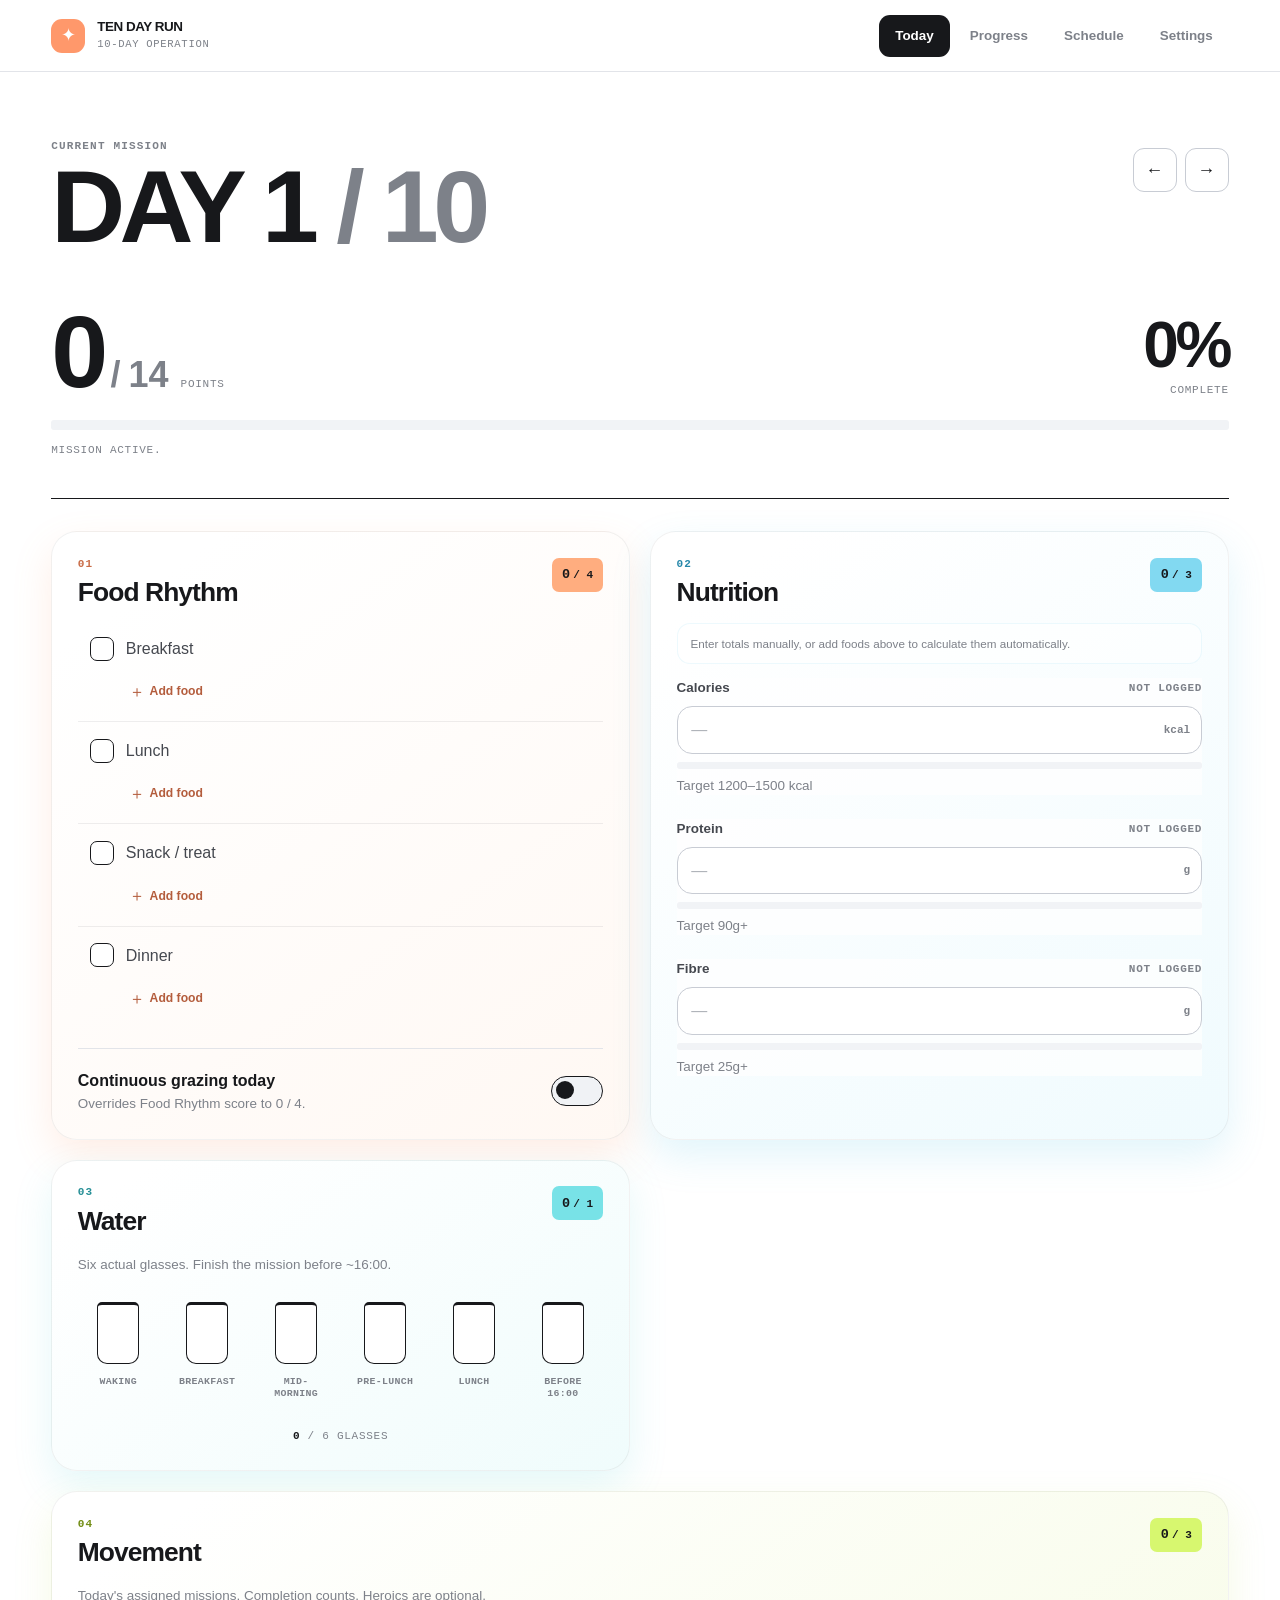
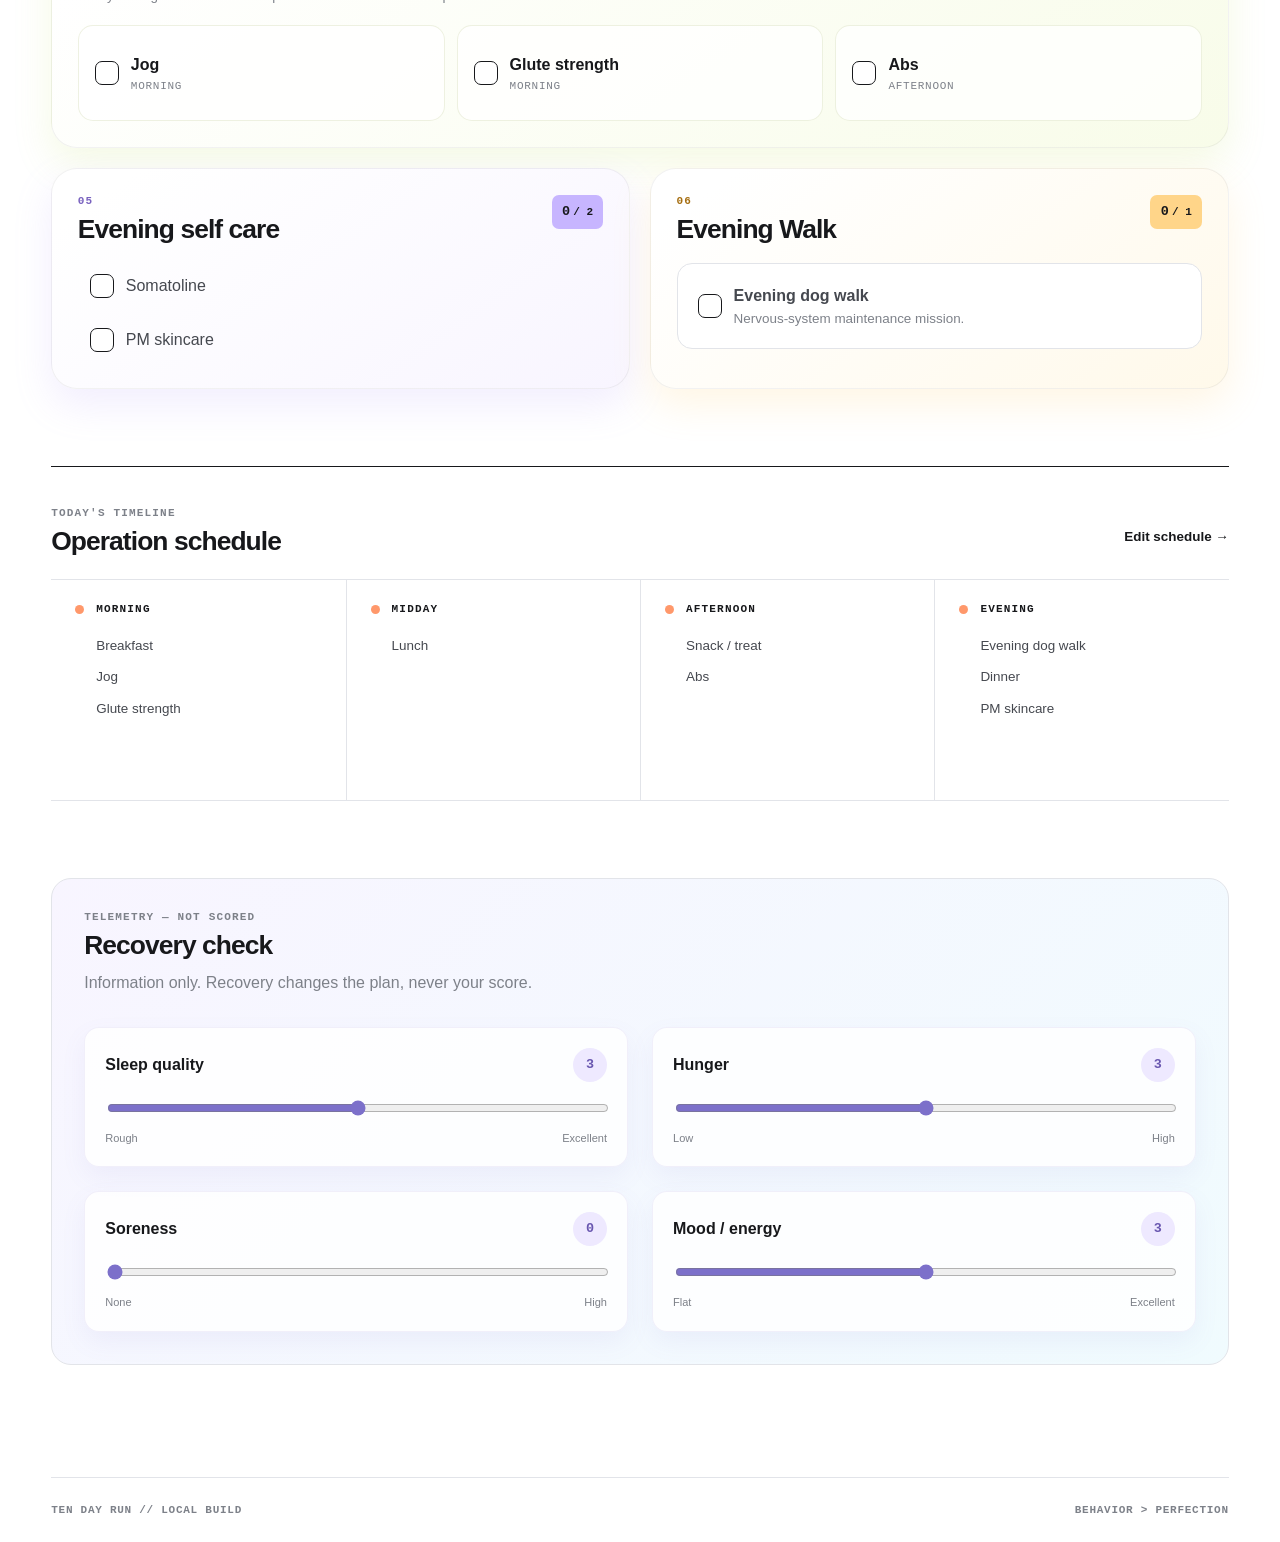
==== glow-campaign/index.html @ f1a919e1 "Add files via upload initial upload mvp" ====
<!DOCTYPE html>
<html lang="en">

<head>
  <meta charset="UTF-8">
  <meta name="viewport" content="width=device-width, initial-scale=1.0">

  <meta
    name="description"
    content="A personal 10-day behavioral consistency tracker."
  >

  <title>Ten Day Run</title>

  <!-- Styles -->
  <link rel="stylesheet" href="css/reset.css">
  <link rel="stylesheet" href="css/tokens.css">
  <link rel="stylesheet" href="css/layout.css">
  <link rel="stylesheet" href="css/components.css">
  <link rel="stylesheet" href="css/responsive.css">
  <link rel="stylesheet" href="css/mobile-first.css">
</head>


<body>

  <div class="app-shell">

    <!-- =========================================================
      APP HEADER
    ========================================================== -->

    <header class="app-header">

      <a href="#" class="app-brand" data-view-link="today">
        <span class="app-brand__mark" aria-hidden="true">✦</span>

        <span class="app-brand__text">
          <strong>Ten Day Run</strong>
          <small>10-day operation</small>
        </span>
      </a>


      <button
        class="mobile-menu-button"
        type="button"
        aria-label="Open navigation"
        aria-expanded="false"
        aria-controls="main-navigation"
        id="mobile-menu-button"
      >
        <span></span>
        <span></span>
        <span></span>
      </button>


      <nav
        class="main-navigation"
        id="main-navigation"
        aria-label="Main navigation"
      >

        <button
          class="nav-link is-active"
          type="button"
          data-view-link="today"
          aria-current="page"
        >
          Today
        </button>

        <button
          class="nav-link"
          type="button"
          data-view-link="campaign"
        >
          Progress
        </button>

        <button
          class="nav-link"
          type="button"
          data-view-link="schedule"
        >
          Schedule
        </button>

        <button
          class="nav-link"
          type="button"
          data-view-link="settings"
        >
          Settings
        </button>

      </nav>

    </header>


    <!-- =========================================================
      MAIN APP
    ========================================================== -->

    <main class="app-main">

      <!-- =======================================================
        TODAY VIEW
      ======================================================== -->

      <section
        class="app-view is-active"
        id="view-today"
        data-view="today"
        aria-labelledby="today-title"
      >

        <!-- Day Hero -->

        <header class="day-hero">

          <div class="day-hero__topline">

            <div>
              <p class="eyebrow">Current mission</p>

              <h1 id="today-title">
                Day <span id="current-day-number">1</span>
                <span class="muted">/ 10</span>
              </h1>
            </div>


            <div class="day-selector" aria-label="10-day run day navigation">

              <button
                type="button"
                class="icon-button"
                id="previous-day-button"
                aria-label="Previous day"
              >
                ←
              </button>

              <button
                type="button"
                class="icon-button"
                id="next-day-button"
                aria-label="Next day"
              >
                →
              </button>

            </div>

          </div>


          <div class="day-score">

            <div class="day-score__numbers">
              <strong id="day-score-earned">0</strong>
              <span>/</span>
              <span id="day-score-possible">14</span>
              <small>points</small>
            </div>


            <div class="day-score__percentage">
              <strong id="day-score-percentage">0%</strong>
              <span>complete</span>
            </div>

          </div>


          <div
            class="progress-bar"
            role="progressbar"
            aria-label="Daily completion"
            aria-valuemin="0"
            aria-valuemax="100"
            aria-valuenow="0"
            id="day-progress"
          >
            <span
              class="progress-bar__fill"
              id="day-progress-fill"
            ></span>
          </div>


          <p class="day-status" id="day-status-message">
            Mission active.
          </p>

        </header>



        <!-- Glow Day Badge -->

        <section
          class="glow-day-banner"
          id="glow-day-banner"
          hidden
        >

          <span class="glow-day-banner__icon" aria-hidden="true">✦</span>

          <div>
            <p class="eyebrow">Optional side quest</p>
            <h2>Glow Day</h2>
            <p id="glow-day-description">
              Do something unnecessarily fabulous for yourself.
            </p>
          </div>

        </section>



        <!-- Daily Modules -->

        <div class="dashboard-grid">


          <!-- =================================================
            FOOD RHYTHM
          ================================================== -->

          <section
            class="dashboard-card"
            id="food-card"
            aria-labelledby="food-title"
          >

            <header class="card-header">

              <div>
                <p class="eyebrow">01</p>
                <h2 id="food-title">Food Rhythm</h2>
              </div>

              <div class="card-score">
                <strong id="food-score">0</strong>
                <span>/ 4</span>
              </div>

            </header>


            <div class="habit-list meal-log-list">

              <section class="meal-log" data-meal-log="breakfast">
                <label class="check-row">
                  <input
                    type="checkbox"
                    data-food-meal="breakfast"
                  >

                  <span class="custom-checkbox"></span>
                  <span>Breakfast</span>
                </label>

                <div
                  class="meal-food-items"
                  data-meal-items="breakfast"
                  hidden
                ></div>

                <button
                  class="meal-add-food"
                  type="button"
                  data-add-food="breakfast"
                >
                  <span aria-hidden="true">＋</span> Add food
                </button>
              </section>


              <section class="meal-log" data-meal-log="lunch">
                <label class="check-row">
                  <input
                    type="checkbox"
                    data-food-meal="lunch"
                  >

                  <span class="custom-checkbox"></span>
                  <span>Lunch</span>
                </label>

                <div
                  class="meal-food-items"
                  data-meal-items="lunch"
                  hidden
                ></div>

                <button
                  class="meal-add-food"
                  type="button"
                  data-add-food="lunch"
                >
                  <span aria-hidden="true">＋</span> Add food
                </button>
              </section>


              <section class="meal-log" data-meal-log="snack">
                <label class="check-row">
                  <input
                    type="checkbox"
                    data-food-meal="snack"
                  >

                  <span class="custom-checkbox"></span>
                  <span>Snack / treat</span>
                </label>

                <div
                  class="meal-food-items"
                  data-meal-items="snack"
                  hidden
                ></div>

                <button
                  class="meal-add-food"
                  type="button"
                  data-add-food="snack"
                >
                  <span aria-hidden="true">＋</span> Add food
                </button>
              </section>


              <section class="meal-log" data-meal-log="dinner">
                <label class="check-row">
                  <input
                    type="checkbox"
                    data-food-meal="dinner"
                  >

                  <span class="custom-checkbox"></span>
                  <span>Dinner</span>
                </label>

                <div
                  class="meal-food-items"
                  data-meal-items="dinner"
                  hidden
                ></div>

                <button
                  class="meal-add-food"
                  type="button"
                  data-add-food="dinner"
                >
                  <span aria-hidden="true">＋</span> Add food
                </button>
              </section>

            </div>


            <div class="card-divider"></div>


            <label class="toggle-row toggle-row--warning">

              <span>
                <strong>Continuous grazing today</strong>
                <small>
                  Overrides Food Rhythm score to 0 / 4.
                </small>
              </span>

              <span class="toggle">
                <input
                  type="checkbox"
                  id="continuous-grazing"
                >
                <span class="toggle__track"></span>
              </span>

            </label>


            <p
              class="card-alert"
              id="grazing-alert"
              hidden
            >
              Grazing marked. Meal data is preserved, but Food Rhythm scores 0 / 4.
            </p>

          </section>



          <!-- =================================================
            NUTRITION
          ================================================== -->

          <section
            class="dashboard-card"
            id="nutrition-card"
            aria-labelledby="nutrition-title"
          >

            <header class="card-header">

              <div>
                <p class="eyebrow">02</p>
                <h2 id="nutrition-title">Nutrition</h2>
              </div>

              <div class="card-score">
                <strong id="nutrition-score">0</strong>
                <span>/ 3</span>
              </div>

            </header>


            <p
              class="nutrition-source-note"
              id="nutrition-source-note"
            >
              Enter totals manually, or add foods above to calculate them automatically.
            </p>


            <div class="nutrition-fields">


              <!-- Calories -->

              <div class="metric-field">

                <div class="metric-field__header">
                  <label for="calories-input">
                    Calories
                  </label>

                  <span
                    class="metric-status"
                    id="calories-status"
                  >
                    Not logged
                  </span>
                </div>


                <div class="number-input">
                  <input
                    type="number"
                    id="calories-input"
                    inputmode="numeric"
                    min="0"
                    step="1"
                    placeholder="—"
                  >

                  <span>kcal</span>
                </div>


                <div class="target-bar">
                  <span
                    class="target-bar__fill"
                    id="calories-target-fill"
                  ></span>
                </div>


                <small
                  class="target-copy"
                  id="calories-target-copy"
                >
                  Target 1200–1500 kcal
                </small>

              </div>



              <!-- Protein -->

              <div class="metric-field">

                <div class="metric-field__header">
                  <label for="protein-input">
                    Protein
                  </label>

                  <span
                    class="metric-status"
                    id="protein-status"
                  >
                    Not logged
                  </span>
                </div>


                <div class="number-input">
                  <input
                    type="number"
                    id="protein-input"
                    inputmode="decimal"
                    min="0"
                    step="0.1"
                    placeholder="—"
                  >

                  <span>g</span>
                </div>


                <div class="target-bar">
                  <span
                    class="target-bar__fill"
                    id="protein-target-fill"
                  ></span>
                </div>


                <small
                  class="target-copy"
                  id="protein-target-copy"
                >
                  Target 90g+
                </small>

              </div>



              <!-- Fibre -->

              <div class="metric-field">

                <div class="metric-field__header">
                  <label for="fibre-input">
                    Fibre
                  </label>

                  <span
                    class="metric-status"
                    id="fibre-status"
                  >
                    Not logged
                  </span>
                </div>


                <div class="number-input">
                  <input
                    type="number"
                    id="fibre-input"
                    inputmode="decimal"
                    min="0"
                    step="0.1"
                    placeholder="—"
                  >

                  <span>g</span>
                </div>


                <div class="target-bar">
                  <span
                    class="target-bar__fill"
                    id="fibre-target-fill"
                  ></span>
                </div>


                <small
                  class="target-copy"
                  id="fibre-target-copy"
                >
                  Target 25g+
                </small>

              </div>

            </div>

          </section>



          <!-- =================================================
            WATER
          ================================================== -->

          <section
            class="dashboard-card"
            id="water-card"
            aria-labelledby="water-title"
          >

            <header class="card-header">

              <div>
                <p class="eyebrow">03</p>
                <h2 id="water-title">Water</h2>
              </div>

              <div class="card-score">
                <strong id="water-score">0</strong>
                <span>/ 1</span>
              </div>

            </header>


            <p class="card-intro">
              Six actual glasses. Finish the mission before ~16:00.
            </p>


            <div
              class="water-glasses"
              id="water-glasses"
              aria-label="Daily water glasses"
            >

              <button
                class="water-glass"
                type="button"
                data-water-index="0"
                aria-pressed="false"
              >
                <span class="water-glass__vessel">
                  <span class="water-glass__fill"></span>
                </span>

                <span class="water-glass__label">
                  Waking
                </span>
              </button>


              <button
                class="water-glass"
                type="button"
                data-water-index="1"
                aria-pressed="false"
              >
                <span class="water-glass__vessel">
                  <span class="water-glass__fill"></span>
                </span>

                <span class="water-glass__label">
                  Breakfast
                </span>
              </button>


              <button
                class="water-glass"
                type="button"
                data-water-index="2"
                aria-pressed="false"
              >
                <span class="water-glass__vessel">
                  <span class="water-glass__fill"></span>
                </span>

                <span class="water-glass__label">
                  Mid-morning
                </span>
              </button>


              <button
                class="water-glass"
                type="button"
                data-water-index="3"
                aria-pressed="false"
              >
                <span class="water-glass__vessel">
                  <span class="water-glass__fill"></span>
                </span>

                <span class="water-glass__label">
                  Pre-lunch
                </span>
              </button>


              <button
                class="water-glass"
                type="button"
                data-water-index="4"
                aria-pressed="false"
              >
                <span class="water-glass__vessel">
                  <span class="water-glass__fill"></span>
                </span>

                <span class="water-glass__label">
                  Lunch
                </span>
              </button>


              <button
                class="water-glass"
                type="button"
                data-water-index="5"
                aria-pressed="false"
              >
                <span class="water-glass__vessel">
                  <span class="water-glass__fill"></span>
                </span>

                <span class="water-glass__label">
                  Before 16:00
                </span>
              </button>

            </div>


            <p class="water-counter">
              <strong id="water-count">0</strong>
              / 6 glasses
            </p>

          </section>



          <!-- =================================================
            MOVEMENT
          ================================================== -->

          <section
            class="dashboard-card dashboard-card--wide"
            id="movement-card"
            aria-labelledby="movement-title"
          >

            <header class="card-header">

              <div>
                <p class="eyebrow">04</p>
                <h2 id="movement-title">Movement</h2>
              </div>

              <div class="card-score">
                <strong id="movement-score">0</strong>
                <span>
                  /
                  <span id="movement-possible">3</span>
                </span>
              </div>

            </header>


            <p class="card-intro">
              Today's assigned missions. Completion counts. Heroics are optional.
            </p>


            <div
              class="movement-list"
              id="movement-list"
            >

              <!--
                JavaScript will render today's scheduled
                movement activities here.

                Static examples are included so the shell
                already has visible content.
              -->

              <label class="movement-row">
                <input
                  type="checkbox"
                  data-movement-id="example-jog"
                >

                <span class="custom-checkbox"></span>

                <span class="movement-row__content">
                  <strong>Jog</strong>
                  <small>Morning</small>
                </span>
              </label>


              <label class="movement-row">
                <input
                  type="checkbox"
                  data-movement-id="example-glute-strength"
                >

                <span class="custom-checkbox"></span>

                <span class="movement-row__content">
                  <strong>Glute strength</strong>
                  <small>Morning</small>
                </span>
              </label>


              <label class="movement-row">
                <input
                  type="checkbox"
                  data-movement-id="example-abs"
                >

                <span class="custom-checkbox"></span>

                <span class="movement-row__content">
                  <strong>Abs</strong>
                  <small>Afternoon</small>
                </span>
              </label>

            </div>

          </section>



          <!-- =================================================
            GLOW
          ================================================== -->

          <section
            class="dashboard-card"
            id="glow-card"
            aria-labelledby="glow-title"
          >

            <header class="card-header">

              <div>
                <p class="eyebrow">05</p>
                <h2 id="glow-title">Evening self care</h2>
              </div>

              <div class="card-score">
                <strong id="glow-score">0</strong>
                <span>/ 2</span>
              </div>

            </header>


            <div class="habit-list">

              <label class="check-row">
                <input
                  type="checkbox"
                  id="somatoline-checkbox"
                >

                <span class="custom-checkbox"></span>

                <span>Somatoline</span>
              </label>


              <label class="check-row">
                <input
                  type="checkbox"
                  id="skincare-checkbox"
                >

                <span class="custom-checkbox"></span>

                <span id="skincare-goal-label">
                  PM skincare
                </span>
              </label>

            </div>

          </section>



          <!-- =================================================
            EVENING DOG WALK
          ================================================== -->

          <section
            class="dashboard-card dashboard-card--dog"
            id="dog-walk-card"
            aria-labelledby="dog-walk-title"
          >

            <header class="card-header">

              <div>
                <p class="eyebrow">06</p>
                <h2 id="dog-walk-title">Evening Walk</h2>
              </div>

              <div class="card-score">
                <strong id="dog-walk-score">0</strong>
                <span>/ 1</span>
              </div>

            </header>


            <label class="big-check-row">

              <input
                type="checkbox"
                id="dog-walk-checkbox"
              >

              <span class="custom-checkbox"></span>

              <span>
                <strong>Evening dog walk</strong>
                <small>
                  Nervous-system maintenance mission.
                </small>
              </span>

            </label>

          </section>

        </div>



        <!-- =====================================================
          TODAY'S SCHEDULE
        ====================================================== -->

        <section
          class="schedule-preview"
          aria-labelledby="today-schedule-title"
        >

          <header class="section-header">

            <div>
              <p class="eyebrow">Today's timeline</p>
              <h2 id="today-schedule-title">
                Operation schedule
              </h2>
            </div>


            <button
              class="text-button"
              type="button"
              data-view-link="schedule"
            >
              Edit schedule →
            </button>

          </header>


          <div
            class="timeline"
            id="today-timeline"
          >


            <!-- Morning -->

            <section class="timeline-block">

              <header>
                <span class="timeline-block__marker"></span>
                <h3>Morning</h3>
              </header>

              <ul>
                <li>Jog</li>
                <li>Glute strength</li>
                <li>Breakfast</li>
              </ul>

            </section>



            <!-- Midday -->

            <section class="timeline-block">

              <header>
                <span class="timeline-block__marker"></span>
                <h3>Midday</h3>
              </header>

              <ul>
                <li>Lunch</li>
              </ul>

            </section>



            <!-- Afternoon -->

            <section class="timeline-block">

              <header>
                <span class="timeline-block__marker"></span>
                <h3>Afternoon</h3>
              </header>

              <ul>
                <li>Snack / treat</li>
                <li>Abs</li>
              </ul>

            </section>



            <!-- Evening -->

            <section class="timeline-block">

              <header>
                <span class="timeline-block__marker"></span>
                <h3>Evening</h3>
              </header>

              <ul>
                <li>Dog walk</li>
                <li>Dinner</li>
                <li>PM skincare</li>
              </ul>

            </section>

          </div>

        </section>



        <!-- =====================================================
          RECOVERY
        ====================================================== -->

        <section
          class="recovery-panel"
          aria-labelledby="recovery-title"
        >

          <header class="section-header">

            <div>
              <p class="eyebrow">Telemetry — not scored</p>
              <h2 id="recovery-title">
                Recovery check
              </h2>
            </div>

          </header>


          <p class="section-intro">
            Information only. Recovery changes the plan, never your score.
          </p>


          <div class="recovery-grid">


            <!-- Sleep -->

            <div class="recovery-control">

              <div class="recovery-control__header">
                <label for="sleep-rating">
                  Sleep quality
                </label>

                <output
                  for="sleep-rating"
                  id="sleep-rating-output"
                >
                  3
                </output>
              </div>

              <input
                type="range"
                id="sleep-rating"
                min="1"
                max="5"
                step="1"
                value="3"
              >

              <div class="range-labels">
                <span>Rough</span>
                <span>Excellent</span>
              </div>

            </div>



            <!-- Hunger -->

            <div class="recovery-control">

              <div class="recovery-control__header">
                <label for="hunger-rating">
                  Hunger
                </label>

                <output
                  for="hunger-rating"
                  id="hunger-rating-output"
                >
                  3
                </output>
              </div>

              <input
                type="range"
                id="hunger-rating"
                min="1"
                max="5"
                step="1"
                value="3"
              >

              <div class="range-labels">
                <span>Low</span>
                <span>High</span>
              </div>

            </div>



            <!-- Soreness -->

            <div class="recovery-control">

              <div class="recovery-control__header">
                <label for="soreness-rating">
                  Soreness
                </label>

                <output
                  for="soreness-rating"
                  id="soreness-rating-output"
                >
                  0
                </output>
              </div>

              <input
                type="range"
                id="soreness-rating"
                min="0"
                max="3"
                step="1"
                value="0"
              >

              <div class="range-labels">
                <span>None</span>
                <span>High</span>
              </div>

            </div>



            <!-- Mood -->

            <div class="recovery-control">

              <div class="recovery-control__header">
                <label for="mood-rating">
                  Mood / energy
                </label>

                <output
                  for="mood-rating"
                  id="mood-rating-output"
                >
                  3
                </output>
              </div>

              <input
                type="range"
                id="mood-rating"
                min="1"
                max="5"
                step="1"
                value="3"
              >

              <div class="range-labels">
                <span>Flat</span>
                <span>Excellent</span>
              </div>

            </div>

          </div>

        </section>



        <!-- =====================================================
          DAY 10 MEASUREMENTS
        ====================================================== -->

        <section
          class="measurements-panel"
          id="day-10-measurements"
          aria-labelledby="measurements-title"
          hidden
        >

          <header class="section-header">

            <div>
              <p class="eyebrow">Day 10 — information only</p>
              <h2 id="measurements-title">
                Final tracking
              </h2>
            </div>


            <span class="unscored-badge">
              Never scored
            </span>

          </header>


          <p class="section-intro">
            Measurements are tracking data, not success criteria.
          </p>


          <div class="measurement-grid">

            <label class="field">
              <span>Weight</span>

              <div class="number-input">
                <input
                  type="number"
                  id="measurement-weight"
                  min="0"
                  step="0.1"
                >
                <span>kg</span>
              </div>
            </label>


            <label class="field">
              <span>Waist</span>

              <div class="number-input">
                <input
                  type="number"
                  id="measurement-waist"
                  min="0"
                  step="0.1"
                >
                <span>cm</span>
              </div>
            </label>


            <label class="field">
              <span>Hips</span>

              <div class="number-input">
                <input
                  type="number"
                  id="measurement-hips"
                  min="0"
                  step="0.1"
                >
                <span>cm</span>
              </div>
            </label>


            <label class="field">
              <span>Bust</span>

              <div class="number-input">
                <input
                  type="number"
                  id="measurement-bust"
                  min="0"
                  step="0.1"
                >
                <span>cm</span>
              </div>
            </label>

          </div>


          <label class="field field--full">
            <span>Notes</span>

            <textarea
              id="measurement-notes"
              rows="5"
              placeholder="Anything worth remembering from this run..."
            ></textarea>
          </label>


          <label class="check-row check-row--unscored">

            <input
              type="checkbox"
              id="progress-photo-reminder"
            >

            <span class="custom-checkbox"></span>

            <span>
              Optional progress photo reminder
            </span>

          </label>

        </section>

      </section>



      <!-- =======================================================
        CAMPAIGN OVERVIEW VIEW
      ======================================================== -->

      <section
        class="app-view"
        id="view-campaign"
        data-view="campaign"
        aria-labelledby="campaign-title"
        hidden
      >

        <header class="view-header">

          <div>
            <p class="eyebrow">Mission control</p>
            <h1 id="campaign-title">
              Progress
            </h1>
          </div>


          <div class="campaign-score-summary">

            <strong id="campaign-percentage">
              0%
            </strong>

            <span
              class="campaign-score-points"
              id="campaign-points"
            >
              0 / 0 pts
            </span>

            <span>
              overall completion
            </span>

          </div>

        </header>


        <div
          class="progress-bar progress-bar--campaign"
          role="progressbar"
          aria-label="Overall completion"
          aria-valuemin="0"
          aria-valuemax="100"
          aria-valuenow="0"
          id="campaign-progress"
        >
          <span
            class="progress-bar__fill"
            id="campaign-progress-fill"
          ></span>
        </div>



        <!-- Campaign board -->

        <section
          class="campaign-board-section"
          aria-labelledby="campaign-board-title"
        >

          <header class="section-header">

            <div>
              <p class="eyebrow">Behavior board</p>
              <h2 id="campaign-board-title">
                10-day map
              </h2>
            </div>

          </header>


          <div class="campaign-board-wrapper">

            <table
              class="campaign-board"
              id="campaign-board"
            >

              <thead>

                <tr>

                  <th scope="col">
                    Mission
                  </th>

                  <th scope="col">
                    <button type="button" data-day-select="1">
                      D1
                    </button>
                  </th>

                  <th scope="col">
                    <button type="button" data-day-select="2">
                      D2
                    </button>
                  </th>

                  <th scope="col">
                    <button type="button" data-day-select="3">
                      D3
                    </button>
                  </th>

                  <th scope="col">
                    <button type="button" data-day-select="4">
                      D4
                    </button>
                  </th>

                  <th scope="col">
                    <button type="button" data-day-select="5">
                      D5
                    </button>
                  </th>

                  <th scope="col">
                    <button type="button" data-day-select="6">
                      D6
                    </button>
                  </th>

                  <th scope="col">
                    <button type="button" data-day-select="7">
                      D7
                    </button>
                  </th>

                  <th scope="col">
                    <button type="button" data-day-select="8">
                      D8
                    </button>
                  </th>

                  <th scope="col">
                    <button type="button" data-day-select="9">
                      D9
                    </button>
                  </th>

                  <th scope="col">
                    <button type="button" data-day-select="10">
                      D10
                    </button>
                  </th>

                </tr>

              </thead>


              <tbody id="campaign-board-body">

                <!-- Generated later with JavaScript -->

              </tbody>

            </table>

          </div>

        </section>



        <!-- Reward status -->

        <section
          class="reward-panel"
          aria-labelledby="reward-title"
        >

          <p class="eyebrow">
            Current reward tier
          </p>

          <h2 id="reward-title">
            Run in progress
          </h2>

          <p id="reward-description">
            Keep completing the behaviors. Rewards are based only on behavioral completion.
          </p>

        </section>



        <!-- Recovery trend placeholders -->

        <section
          class="recovery-trends"
          aria-labelledby="recovery-trends-title"
        >

          <header class="section-header">

            <div>
              <p class="eyebrow">
                Unscored telemetry
              </p>

              <h2 id="recovery-trends-title">
                Recovery trends
              </h2>
            </div>

          </header>


          <div
            class="trend-grid"
            id="recovery-trend-grid"
          >

            <div class="trend-card">
              <span>Sleep quality</span>
              <div class="trend-placeholder"></div>
            </div>

            <div class="trend-card">
              <span>Hunger</span>
              <div class="trend-placeholder"></div>
            </div>

            <div class="trend-card">
              <span>Soreness</span>
              <div class="trend-placeholder"></div>
            </div>

            <div class="trend-card">
              <span>Mood / energy</span>
              <div class="trend-placeholder"></div>
            </div>

          </div>

        </section>

      </section>



      <!-- =======================================================
        SCHEDULE VIEW
      ======================================================== -->

      <section
        class="app-view"
        id="view-schedule"
        data-view="schedule"
        aria-labelledby="schedule-title"
        hidden
      >

        <header class="view-header">

          <div>
            <p class="eyebrow">
              Run planner
            </p>

            <h1 id="schedule-title">
              Schedule
            </h1>

            <p class="view-description">
              Change workout placement and daily timing without touching the code.
            </p>
          </div>

        </header>


        <!-- Day tabs -->

        <div
          class="day-tabs"
          id="schedule-day-tabs"
          role="tablist"
          aria-label="Schedule days"
        >

          <button type="button" role="tab" data-schedule-day="1">
            D1
          </button>

          <button type="button" role="tab" data-schedule-day="2">
            D2
          </button>

          <button type="button" role="tab" data-schedule-day="3">
            D3
          </button>

          <button type="button" role="tab" data-schedule-day="4">
            D4
          </button>

          <button type="button" role="tab" data-schedule-day="5">
            D5
          </button>

          <button type="button" role="tab" data-schedule-day="6">
            D6
          </button>

          <button type="button" role="tab" data-schedule-day="7">
            D7
          </button>

          <button type="button" role="tab" data-schedule-day="8">
            D8
          </button>

          <button type="button" role="tab" data-schedule-day="9">
            D9
          </button>

          <button type="button" role="tab" data-schedule-day="10">
            D10
          </button>

        </div>


        <section
          class="schedule-editor"
          id="schedule-editor"
        >

          <header class="schedule-editor__header">

            <div>
              <p class="eyebrow">
                Editing
              </p>

              <h2>
                Day
                <span id="schedule-editor-day-number">
                  1
                </span>
              </h2>
            </div>


            <button
              class="primary-button"
              type="button"
              id="add-schedule-item-button"
            >
              + Add item
            </button>

          </header>


          <div
            class="schedule-editor__blocks"
            id="schedule-editor-blocks"
          >

            <!-- Rendered by schedule-view.js -->

          </div>

        </section>

      </section>



      <!-- =======================================================
        SETTINGS VIEW
      ======================================================== -->

      <section
        class="app-view"
        id="view-settings"
        data-view="settings"
        aria-labelledby="settings-title"
        hidden
      >

        <header class="view-header">

          <div>
            <p class="eyebrow">
              System configuration
            </p>

            <h1 id="settings-title">
              Settings
            </h1>

            <p class="view-description">
              Change the run rules without editing JavaScript.
            </p>
          </div>

        </header>



        <!-- Nutrition settings -->

        <section
          class="settings-panel"
          aria-labelledby="nutrition-settings-title"
        >

          <header>
            <p class="eyebrow">Nutrition</p>
            <h2 id="nutrition-settings-title">
              Targets
            </h2>
          </header>


          <div class="settings-grid">

            <label class="field">
              <span>Minimum calories</span>
              <input
                type="number"
                id="setting-calories-min"
                value="1200"
                min="0"
              >
            </label>


            <label class="field">
              <span>Maximum calories</span>
              <input
                type="number"
                id="setting-calories-max"
                value="1500"
                min="0"
              >
            </label>


            <label class="field">
              <span>Minimum protein</span>

              <div class="number-input">
                <input
                  type="number"
                  id="setting-protein-min"
                  value="90"
                  min="0"
                >
                <span>g</span>
              </div>
            </label>


            <label class="field">
              <span>Minimum fibre</span>

              <div class="number-input">
                <input
                  type="number"
                  id="setting-fibre-min"
                  value="25"
                  min="0"
                >
                <span>g</span>
              </div>
            </label>

          </div>

        </section>



        <!-- Water settings -->

        <section
          class="settings-panel"
          aria-labelledby="water-settings-title"
        >

          <header>
            <p class="eyebrow">Water</p>
            <h2 id="water-settings-title">
              Daily goal
            </h2>
          </header>


          <label class="field">
            <span>Glasses per day</span>

            <input
              type="number"
              id="setting-water-target"
              value="6"
              min="1"
              max="20"
            >
          </label>

        </section>



        <!-- Glow settings -->

        <section
          class="settings-panel"
          aria-labelledby="glow-settings-title"
        >

          <header>
            <p class="eyebrow">Evening self care</p>
            <h2 id="glow-settings-title">
              Habit labels
            </h2>
          </header>


          <label class="field field--full">
            <span>Evening skincare label</span>

            <input
              type="text"
              id="setting-skincare-label"
              value="PM skincare"
            >
          </label>

        </section>



        <!-- Reward tiers -->

        <section
          class="settings-panel"
          aria-labelledby="reward-settings-title"
        >

          <header>
            <p class="eyebrow">Rewards</p>
            <h2 id="reward-settings-title">
              Reward tiers
            </h2>
          </header>


          <div
            class="reward-settings-list"
            id="reward-settings-list"
          >


            <!-- Legendary -->

            <article class="reward-setting">

              <div class="reward-setting__heading">
                <strong>Legendary</strong>
                <span>95–100%</span>
              </div>


              <label class="field field--full">
                <span>Reward</span>

                <input
                  type="text"
                  id="setting-reward-legendary"
                  value="Buy an outfit or piece of clothing I really want"
                >
              </label>

            </article>



            <!-- Mission accomplished -->

            <article class="reward-setting">

              <div class="reward-setting__heading">
                <strong>Mission accomplished</strong>
                <span>80–94%</span>
              </div>


              <label class="field field--full">
                <span>Reward</span>

                <input
                  type="text"
                  id="setting-reward-accomplished"
                  value="Massage / salon / beauty treatment"
                >
              </label>

            </article>



            <!-- Review -->

            <article class="reward-setting">

              <div class="reward-setting__heading">
                <strong>Review & redesign</strong>
                <span>Below 80%</span>
              </div>


              <label class="field field--full">
                <span>Message</span>

                <input
                  type="text"
                  id="setting-reward-review"
                  value="Review where the system failed and redesign."
                >
              </label>

            </article>

          </div>

        </section>



        <!-- Data -->

        <section
          class="settings-panel"
          aria-labelledby="data-settings-title"
        >

          <header>
            <p class="eyebrow">
              Data
            </p>

            <h2 id="data-settings-title">
              Run management
            </h2>
          </header>


          <div class="settings-actions">

            <button
              class="secondary-button"
              type="button"
              id="export-data-button"
            >
              Export JSON
            </button>


            <label
              class="secondary-button file-button"
              for="import-data-input"
            >
              Import JSON

              <input
                type="file"
                id="import-data-input"
                accept="application/json,.json"
                hidden
              >
            </label>


            <button
              class="secondary-button"
              type="button"
              id="new-campaign-button"
            >
              Create new run
            </button>


            <button
              class="danger-button"
              type="button"
              id="reset-campaign-button"
            >
              Reset current run
            </button>

          </div>

        </section>

      </section>

    </main>



    <!-- =========================================================
      APP FOOTER
    ========================================================== -->

    <footer class="app-footer">

      <span>
        TEN DAY RUN // LOCAL BUILD
      </span>

      <span>
        Behavior &gt; perfection
      </span>

    </footer>

  </div>





  <!-- ===========================================================
    ADD FOOD SHEET
  ============================================================ -->

  <dialog
    class="food-log-dialog"
    id="food-log-dialog"
  >

    <div class="food-sheet">

      <header class="food-sheet__header">

        <button
          class="food-sheet__back"
          type="button"
          id="food-sheet-back"
          aria-label="Back"
          hidden
        >
          ←
        </button>

        <div>
          <p class="eyebrow">Add to <span id="food-log-meal-label">meal</span></p>
          <h2>Food log</h2>
        </div>

        <button
          class="food-sheet__close"
          type="button"
          id="food-log-close"
          aria-label="Close food log"
        >
          ×
        </button>

      </header>


      <!-- Start -->

      <section id="food-entry-home">

        <form
          class="food-search-form"
          id="food-search-form"
        >
          <label for="food-search-input">
            Search or describe food
          </label>

          <div class="food-search-form__row">
            <input
              type="search"
              id="food-search-input"
              placeholder="e.g. salmon 180g"
              autocomplete="off"
            >

            <button
              class="primary-button"
              type="submit"
            >
              Search
            </button>
          </div>

          <small>
            Search checks foods saved on this device first, then Open Food Facts.
          </small>
        </form>


        <div class="food-entry-actions">
          <button
            class="food-entry-action food-entry-action--scan"
            type="button"
            id="food-scan-button"
          >
            <span class="food-entry-action__icon" aria-hidden="true">▦</span>
            <span>
              <strong>Scan barcode</strong>
              <small>Use the phone camera</small>
            </span>
          </button>

          <button
            class="food-entry-action food-entry-action--manual"
            type="button"
            id="food-manual-button"
          >
            <span class="food-entry-action__icon" aria-hidden="true">＋</span>
            <span>
              <strong>Add manually</strong>
              <small>Fallback for anything not found</small>
            </span>
          </button>
        </div>


        <section class="food-recents">
          <div class="food-sheet__section-heading">
            <p class="eyebrow">On this device</p>
            <h3>Recent foods</h3>
          </div>

          <div
            class="food-result-list"
            id="food-recent-list"
          ></div>
        </section>

      </section>


      <!-- Search results -->

      <section
        id="food-search-panel"
        hidden
      >
        <p
          class="food-sheet__status"
          id="food-search-status"
          role="status"
          aria-live="polite"
        ></p>

        <div
          class="food-result-list"
          id="food-search-results"
        ></div>
      </section>


      <!-- Barcode -->

      <section
        id="food-barcode-panel"
        hidden
      >

        <p
          class="food-sheet__status"
          id="food-barcode-status"
          role="status"
          aria-live="polite"
        >
          Starting camera…
        </p>

        <div
          class="food-barcode-reader"
          id="food-barcode-reader"
          aria-label="Barcode camera preview"
        ></div>

        <div class="food-barcode-divider">
          <span>or type it</span>
        </div>

        <form
          class="food-barcode-form"
          id="food-barcode-form"
        >
          <label for="food-barcode-input">Barcode number</label>

          <div class="food-search-form__row">
            <input
              type="text"
              inputmode="numeric"
              pattern="[0-9]*"
              id="food-barcode-input"
              placeholder="e.g. 3017624010701"
              autocomplete="off"
            >

            <button
              class="primary-button"
              type="submit"
            >
              Look up
            </button>
          </div>
        </form>

      </section>


      <!-- Confirm food -->

      <section
        id="food-confirm-panel"
        hidden
      >

        <p
          class="food-confirm-source"
          id="food-confirm-source"
        ></p>

        <form id="food-confirm-form">

          <div class="food-confirm-grid">

            <label class="field field--full">
              <span>Food</span>
              <input
                type="text"
                id="food-confirm-name"
                autocomplete="off"
              >
            </label>

            <label class="field field--full">
              <span>Brand <small>(optional)</small></span>
              <input
                type="text"
                id="food-confirm-brand"
                autocomplete="off"
              >
            </label>

            <label class="field field--full food-confirm-amount">
              <span>Amount eaten</span>
              <div class="number-input">
                <input
                  type="number"
                  id="food-confirm-amount"
                  inputmode="decimal"
                  min="0.1"
                  step="0.1"
                  value="100"
                >
                <span>g</span>
              </div>
            </label>

          </div>


          <div class="food-confirm-per100">
            <p>Nutrition per 100g</p>

            <div class="food-confirm-per100__grid">
              <label>
                <span>Calories</span>
                <input
                  type="number"
                  id="food-confirm-calories"
                  inputmode="decimal"
                  min="0"
                  step="0.1"
                >
                <small>kcal</small>
              </label>

              <label>
                <span>Protein</span>
                <input
                  type="number"
                  id="food-confirm-protein"
                  inputmode="decimal"
                  min="0"
                  step="0.1"
                >
                <small>g</small>
              </label>

              <label>
                <span>Fibre</span>
                <input
                  type="number"
                  id="food-confirm-fibre"
                  inputmode="decimal"
                  min="0"
                  step="0.1"
                >
                <small>g</small>
              </label>
            </div>
          </div>


          <div
            class="food-confirm-preview"
            id="food-confirm-preview"
            aria-live="polite"
          ></div>

          <p
            class="food-confirm-error"
            id="food-confirm-error"
            hidden
          ></p>

          <button
            class="primary-button food-confirm-submit"
            type="submit"
          >
            Add to meal
          </button>

        </form>

      </section>

    </div>

  </dialog>


  <!-- ===========================================================
    MODAL
  ============================================================ -->

  <dialog
    class="app-dialog"
    id="app-dialog"
  >

    <div class="app-dialog__content">

      <p class="eyebrow" id="dialog-eyebrow">
        Confirm action
      </p>

      <h2 id="dialog-title">
        Are you sure?
      </h2>

      <p id="dialog-message">
        This action cannot be undone.
      </p>


      <div class="app-dialog__actions">

        <button
          class="secondary-button"
          type="button"
          id="dialog-cancel-button"
        >
          Cancel
        </button>

        <button
          class="danger-button"
          type="button"
          id="dialog-confirm-button"
        >
          Confirm
        </button>

      </div>

    </div>

  </dialog>



  <!-- ===========================================================
    TOAST / FEEDBACK
  ============================================================ -->

  <div
    class="toast"
    id="app-toast"
    role="status"
    aria-live="polite"
    hidden
  >
    Saved.
  </div>



  <!-- ===========================================================
    JAVASCRIPT

    Deliberately using classic scripts rather than ES modules so
    the app can be opened directly from the local filesystem.
  ============================================================ -->

  <script src="js/defaults.js"></script>
  <script src="js/storage.js"></script>
  <script src="js/state.js"></script>
  <script src="js/scoring.js"></script>
  <script src="js/food-library.js"></script>
  <script src="js/food-log.js"></script>
  <script src="js/navigation.js"></script>
  <script src="js/day-view.js"></script>
  <script src="js/overview-view.js"></script>
  <script src="js/schedule-view.js"></script>
  <script src="js/settings-view.js"></script>
  <script src="js/recovery.js"></script>
  <script src="js/import-export.js"></script>
  <script src="js/app.js"></script>

</body>

</html>
---- glow-campaign/css/tokens.css ----
/* =========================================================
   TEN DAY RUN — COLOR / MATERIAL SYSTEM 2026

   Direction:
   bright editorial product UI × soft color fields × crisp type

   Principles:
   - white / cool neutral foundation
   - multiple accent families instead of one dominant brand color
   - color belongs to modules and states
   - tinted shadows create depth without glassmorphism
   - generous, controlled rounding
========================================================= */

:root {

  /* =======================================================
     FOUNDATION
  ======================================================== */

  --bg: #ffffff;
  --bg-deep: #f1f3f6;

  --surface: #ffffff;
  --surface-raised: #ffffff;
  --surface-dark: #17181b;
  --surface-muted: #f0f2f5;

  --ink: #17181b;
  --ink-soft: #45484f;
  --ink-muted: #7d8189;
  --ink-faint: #aeb2b9;
  --ink-inverse: #ffffff;

  /* =======================================================
     COLOR FAMILIES
  ======================================================== */

  --peach: #ffad7f;
  --peach-strong: #ff986b;
  --peach-soft: #fff0e7;
  --peach-faint: #fff8f3;

  --coral: #ff8f7a;
  --coral-strong: #f67663;
  --coral-soft: #ffe3dc;
  --coral-faint: #fff3ef;

  --sky: #82d9f1;
  --sky-strong: #55c6e8;
  --sky-soft: #ddf5fc;
  --sky-faint: #f0fbfe;

  --cyan: #78e2e7;
  --cyan-strong: #4fd1d8;
  --cyan-soft: #ddf8f8;
  --cyan-faint: #f0fcfc;

  --lilac: #c7b5ff;
  --lilac-strong: #ac95f7;
  --lilac-soft: #eee9ff;
  --lilac-faint: #f8f5ff;

  --butter: #ffd589;
  --butter-strong: #ffc55f;
  --butter-soft: #fff0cd;
  --butter-faint: #fff9ea;

  --lime: #d7f76f;
  --lime-strong: #bddf50;
  --lime-soft: #eff9c9;
  --lime-faint: #f8fce9;

  --mint: #a9e3cf;
  --mint-strong: #80cfb4;
  --mint-soft: #e3f5ef;
  --mint-faint: #f3fbf8;

  /* Generic action accent. Category components override this. */
  --accent: var(--peach-strong);
  --accent-hover: #ef8559;
  --accent-soft: var(--peach-soft);
  --accent-faint: var(--peach-faint);

  /* Existing aliases kept for compatibility. */
  --signal: var(--lime);
  --signal-dark: var(--ink);

  --success: #62b98f;
  --success-soft: #e2f5ec;

  --warning: #c48a2d;
  --warning-soft: #fff0cf;

  --danger: #e25955;
  --danger-hover: #cb4945;
  --danger-soft: #fde8e6;

  --recovery: #7c70ca;
  --recovery-soft: var(--lilac-soft);

  --water: var(--cyan-strong);
  --water-soft: var(--cyan-soft);

  --focus: #4e63e8;


  /* =======================================================
     BORDER
  ======================================================== */

  --border: #e2e4e9;
  --border-strong: #c8ccd4;
  --border-dark: #292b30;

  --border-width: 1px;
  --border-width-strong: 1.5px;


  /* =======================================================
     TYPOGRAPHY
  ======================================================== */

  --font-sans:
    "SF Pro Text",
    "SF Pro Display",
    "Segoe UI Variable Text",
    "Segoe UI",
    Inter,
    ui-sans-serif,
    -apple-system,
    BlinkMacSystemFont,
    Helvetica,
    Arial,
    sans-serif;

  --font-display:
    "SF Pro Display",
    "Segoe UI Variable Display",
    Inter,
    ui-sans-serif,
    -apple-system,
    BlinkMacSystemFont,
    "Segoe UI",
    Helvetica,
    Arial,
    sans-serif;

  --font-mono:
    ui-monospace,
    "SFMono-Regular",
    "Cascadia Mono",
    "Roboto Mono",
    Consolas,
    "Liberation Mono",
    Menlo,
    monospace;

  --text-xs: 0.69rem;
  --text-sm: 0.84rem;
  --text-base: 1rem;
  --text-md: 1.12rem;
  --text-lg: 1.32rem;
  --text-xl: 1.65rem;
  --text-2xl: 2.25rem;
  --text-3xl: 3.25rem;
  --text-4xl: clamp(3.8rem, 8vw, 6.8rem);

  --line-tight: 0.9;
  --line-heading: 1.02;
  --line-body: 1.46;

  --weight-regular: 400;
  --weight-medium: 500;
  --weight-semibold: 620;
  --weight-bold: 700;
  --weight-black: 780;

  --tracking-tight: -0.055em;
  --tracking-heading: -0.035em;
  --tracking-normal: 0;
  --tracking-wide: 0.065em;
  --tracking-wider: 0.105em;


  /* =======================================================
     SPACING
  ======================================================== */

  --space-1: 0.25rem;
  --space-2: 0.5rem;
  --space-3: 0.75rem;
  --space-4: 1rem;
  --space-5: 1.25rem;
  --space-6: 1.5rem;
  --space-7: 2rem;
  --space-8: 2.5rem;
  --space-9: 3rem;
  --space-10: 4rem;
  --space-11: 5rem;
  --space-12: 7rem;


  /* =======================================================
     SHAPE
  ======================================================== */

  --radius-xs: 7px;
  --radius-sm: 11px;
  --radius-md: 15px;
  --radius-lg: 20px;
  --radius-xl: 26px;
  --radius-pill: 999px;


  /* =======================================================
     SHADOW / MATERIAL
  ======================================================== */

  --shadow-xs: 0 2px 8px rgba(31, 34, 41, 0.045);
  --shadow-sm: 0 10px 28px rgba(31, 34, 41, 0.07);
  --shadow-md: 0 20px 50px rgba(31, 34, 41, 0.09);

  --shadow-peach: 0 16px 38px rgba(255, 152, 107, 0.17);
  --shadow-sky: 0 16px 38px rgba(85, 198, 232, 0.17);
  --shadow-cyan: 0 16px 38px rgba(79, 209, 216, 0.15);
  --shadow-lilac: 0 16px 38px rgba(172, 149, 247, 0.16);
  --shadow-butter: 0 16px 38px rgba(255, 197, 95, 0.16);
  --shadow-lime: 0 16px 38px rgba(189, 223, 80, 0.15);
  --shadow-mint: 0 16px 38px rgba(128, 207, 180, 0.15);

  --shadow-hard: 3px 3px 0 var(--ink);


  /* =======================================================
     LAYOUT
  ======================================================== */

  --page-width: 1440px;
  --content-width: 1180px;

  --page-gutter: clamp(1rem, 4vw, 4rem);
  --header-height: 72px;

  --card-padding: clamp(1.2rem, 2vw, 1.8rem);
  --section-gap: clamp(3rem, 6vw, 6rem);


  /* =======================================================
     COMPONENT SIZES
  ======================================================== */

  --checkbox-size: 24px;
  --control-height: 46px;
  --button-height: 46px;
  --progress-height: 10px;


  /* =======================================================
     TRANSITIONS
  ======================================================== */

  --ease-out: cubic-bezier(0.16, 1, 0.3, 1);
  --ease-standard: cubic-bezier(0.2, 0, 0, 1);

  --duration-fast: 110ms;
  --duration-normal: 190ms;
  --duration-slow: 360ms;
}


/* =========================================================
   GLOBAL FOUNDATION
========================================================= */

html {
  background: var(--bg);
}

body {
  background: var(--bg);
  color: var(--ink);

  font-family: var(--font-sans);
  font-size: var(--text-base);
  line-height: var(--line-body);

  font-synthesis: none;
  text-rendering: optimizeLegibility;
  -webkit-font-smoothing: antialiased;
  font-variant-numeric: tabular-nums;
}


/* =========================================================
   GLOBAL TYPE
========================================================= */

h1,
h2,
h3 {
  font-family: var(--font-display);
  font-weight: var(--weight-bold);
  letter-spacing: var(--tracking-heading);
  line-height: var(--line-heading);
}

h1 {
  font-size: var(--text-3xl);
  font-weight: var(--weight-black);
}

h2 {
  font-size: var(--text-xl);
}

h3 {
  font-size: var(--text-md);
}

p {
  color: var(--ink-soft);
}

small {
  font-size: var(--text-sm);
  line-height: 1.35;
}


/* =========================================================
   COMMON UTILITY TOKENS
========================================================= */

.muted {
  color: var(--ink-muted);
}

.eyebrow {
  color: var(--ink-muted);

  font-family: var(--font-mono);
  font-size: var(--text-xs);
  font-weight: var(--weight-bold);

  line-height: 1.2;
  letter-spacing: var(--tracking-wider);
  text-transform: uppercase;
}
---- glow-campaign/css/layout.css ----
/* =========================================================
   GLOW CAMPAIGN — LAYOUT
========================================================= */


/* =========================================================
   APP SHELL
========================================================= */

.app-shell {
  width: 100%;
  min-height: 100vh;
}

.app-main {
  width: min(
    calc(100% - (var(--page-gutter) * 2)),
    var(--content-width)
  );

  margin: 0 auto;
  padding-block: var(--space-9) var(--space-12);
}


/* =========================================================
   HEADER
========================================================= */

.app-header {
  position: sticky;
  top: 0;
  z-index: 100;

  display: flex;
  align-items: center;
  justify-content: space-between;
  gap: var(--space-7);

  min-height: var(--header-height);

  padding-inline: var(--page-gutter);

  background: rgba(255, 255, 255, 0.94);
  border-bottom: var(--border-width) solid var(--border);

  backdrop-filter: blur(16px);
  -webkit-backdrop-filter: blur(16px);
}


.app-brand {
  display: inline-flex;
  align-items: center;
  gap: var(--space-3);

  flex-shrink: 0;
}


.app-brand__mark {
  display: grid;
  place-items: center;

  width: 34px;
  height: 34px;

  background: var(--accent);
  color: var(--ink-inverse);

  border-radius: var(--radius-sm);

  font-size: 1.1rem;
  line-height: 1;
}


.app-brand__text {
  display: flex;
  flex-direction: column;

  line-height: 1.05;
}


.app-brand__text strong {
  font-size: var(--text-sm);
  font-weight: var(--weight-black);
  letter-spacing: var(--tracking-heading);
  text-transform: uppercase;
}


.app-brand__text small {
  margin-top: 3px;

  color: var(--ink-muted);

  font-family: var(--font-mono);
  font-size: 0.66rem;
  letter-spacing: var(--tracking-wide);
  text-transform: uppercase;
}


/* =========================================================
   MAIN NAVIGATION
========================================================= */

.main-navigation {
  display: flex;
  align-items: center;
  gap: var(--space-1);
}


.nav-link {
  min-height: 42px;

  padding-inline: var(--space-4);

  border-radius: var(--radius-sm);

  color: var(--ink-muted);

  font-size: var(--text-sm);
  font-weight: var(--weight-semibold);

  transition:
    color var(--duration-fast) var(--ease-standard),
    background var(--duration-fast) var(--ease-standard);
}


.nav-link:hover {
  color: var(--ink);
  background: rgba(23, 23, 23, 0.05);
}


.nav-link.is-active {
  color: var(--ink-inverse);
  background: var(--ink);
}


.mobile-menu-button {
  display: none;

  width: 42px;
  height: 42px;

  padding: 10px;

  border-radius: var(--radius-sm);
}


.mobile-menu-button span {
  display: block;

  width: 100%;
  height: 2px;

  background: var(--ink);

  border-radius: var(--radius-pill);
}


.mobile-menu-button span + span {
  margin-top: 5px;
}


/* =========================================================
   VIEWS
========================================================= */

.app-view {
  width: 100%;
}


.app-view[hidden] {
  display: none;
}


.view-header {
  display: flex;
  align-items: flex-end;
  justify-content: space-between;
  gap: var(--space-7);

  margin-bottom: var(--space-8);
}


.view-header h1 {
  margin-top: var(--space-2);

  font-size: clamp(2.8rem, 7vw, 5.4rem);
  line-height: 0.9;
  letter-spacing: var(--tracking-tight);
  text-transform: uppercase;
}


.view-description {
  max-width: 620px;

  margin-top: var(--space-4);

  color: var(--ink-muted);
  font-size: var(--text-md);
}


/* =========================================================
   GENERIC SECTION HEADERS
========================================================= */

.section-header {
  display: flex;
  align-items: flex-end;
  justify-content: space-between;
  gap: var(--space-6);

  margin-bottom: var(--space-6);
}


.section-header h2 {
  margin-top: var(--space-2);
}


.section-intro {
  max-width: 700px;

  margin-top: calc(var(--space-6) * -1 + var(--space-3));
  margin-bottom: var(--space-7);

  color: var(--ink-muted);
}


/* =========================================================
   TODAY — HERO
========================================================= */

.day-hero {
  position: relative;

  padding-block: var(--space-5) var(--space-8);

  border-bottom: var(--border-width-strong) solid var(--ink);
}


.day-hero__topline {
  display: flex;
  align-items: flex-start;
  justify-content: space-between;
  gap: var(--space-7);
}


.day-hero h1 {
  margin-top: var(--space-2);

  font-size: var(--text-4xl);
  line-height: var(--line-tight);

  letter-spacing: var(--tracking-tight);
  text-transform: uppercase;
}


.day-selector {
  display: flex;
  gap: var(--space-2);

  margin-top: var(--space-2);
}


.day-score {
  display: flex;
  align-items: flex-end;
  justify-content: space-between;
  gap: var(--space-7);

  margin-top: var(--space-9);
  margin-bottom: var(--space-4);
}


.day-score__numbers {
  display: flex;
  align-items: baseline;
  gap: var(--space-2);

  line-height: 1;
}


.day-score__numbers strong {
  font-family: var(--font-display);
  font-size: clamp(3.4rem, 8vw, 6.8rem);
  font-weight: var(--weight-black);
  letter-spacing: var(--tracking-tight);
}


.day-score__numbers > span {
  color: var(--ink-muted);

  font-family: var(--font-display);
  font-size: var(--text-2xl);
  font-weight: var(--weight-bold);
}


.day-score__numbers small {
  margin-left: var(--space-1);

  color: var(--ink-muted);

  font-family: var(--font-mono);
  font-size: var(--text-xs);
  letter-spacing: var(--tracking-wide);
  text-transform: uppercase;
}


.day-score__percentage {
  display: flex;
  flex-direction: column;
  align-items: flex-end;

  padding-bottom: var(--space-2);

  line-height: 1;
}


.day-score__percentage strong {
  font-family: var(--font-display);
  font-size: clamp(2rem, 5vw, 4rem);
  font-weight: var(--weight-black);
  letter-spacing: var(--tracking-tight);
}


.day-score__percentage span {
  margin-top: var(--space-2);

  color: var(--ink-muted);

  font-family: var(--font-mono);
  font-size: var(--text-xs);
  letter-spacing: var(--tracking-wide);
  text-transform: uppercase;
}


.day-status {
  margin-top: var(--space-3);

  color: var(--ink-muted);

  font-family: var(--font-mono);
  font-size: var(--text-xs);
  letter-spacing: var(--tracking-wide);
  text-transform: uppercase;
}


/* =========================================================
   OPTIONAL GLOW DAY BANNER
========================================================= */

.glow-day-banner {
  display: flex;
  align-items: center;
  gap: var(--space-5);

  margin-top: var(--space-7);

  padding: var(--space-5) var(--space-6);

  background: var(--signal);
  color: var(--signal-dark);

  border: var(--border-width-strong) solid var(--ink);
  border-radius: var(--radius-md);

  box-shadow: var(--shadow-hard);
}


.glow-day-banner__icon {
  flex-shrink: 0;

  display: grid;
  place-items: center;

  width: 48px;
  height: 48px;

  background: var(--ink);
  color: var(--signal);

  border-radius: 50%;

  font-size: 1.35rem;
}


.glow-day-banner h2 {
  color: var(--ink);
}


.glow-day-banner p {
  color: var(--signal-dark);
}


/* =========================================================
   DASHBOARD GRID
========================================================= */

.dashboard-grid {
  display: grid;
  grid-template-columns: repeat(2, minmax(0, 1fr));
  gap: var(--space-5);

  margin-top: var(--space-7);
}


.dashboard-card--wide {
  grid-column: span 2;
}


/* =========================================================
   TODAY SCHEDULE PREVIEW
========================================================= */

.schedule-preview {
  margin-top: var(--section-gap);
  padding-top: var(--space-8);

  border-top: var(--border-width-strong) solid var(--ink);
}


.timeline {
  display: grid;
  grid-template-columns: repeat(4, minmax(0, 1fr));

  border-top: var(--border-width) solid var(--border);
  border-bottom: var(--border-width) solid var(--border);
}


.timeline-block {
  position: relative;

  min-height: 220px;
  padding: var(--space-6);
}


.timeline-block + .timeline-block {
  border-left: var(--border-width) solid var(--border);
}


.timeline-block header {
  display: flex;
  align-items: center;
  gap: var(--space-3);

  margin-bottom: var(--space-5);
}


.timeline-block__marker {
  width: 9px;
  height: 9px;

  flex-shrink: 0;

  background: var(--accent);

  border-radius: 50%;
}


.timeline-block h3 {
  font-family: var(--font-mono);
  font-size: var(--text-xs);
  font-weight: var(--weight-bold);
  letter-spacing: var(--tracking-wider);
  text-transform: uppercase;
}


.timeline-block ul {
  display: flex;
  flex-direction: column;
  gap: var(--space-3);

  padding-left: calc(9px + var(--space-3));
}


.timeline-block li {
  color: var(--ink-soft);

  font-size: var(--text-sm);
  font-weight: var(--weight-medium);
}


/* =========================================================
   RECOVERY
========================================================= */

.recovery-panel {
  margin-top: var(--section-gap);

  padding: var(--space-7);

  background: var(--recovery-soft);

  border: var(--border-width) solid rgba(88, 98, 116, 0.28);
  border-radius: var(--radius-lg);
}


.recovery-grid {
  display: grid;
  grid-template-columns: repeat(2, minmax(0, 1fr));
  gap: var(--space-6);
}


/* =========================================================
   DAY 10 MEASUREMENTS
========================================================= */

.measurements-panel {
  margin-top: var(--section-gap);

  padding-top: var(--space-8);

  border-top: var(--border-width-strong) dashed var(--border-strong);
}


.measurement-grid {
  display: grid;
  grid-template-columns: repeat(4, minmax(0, 1fr));
  gap: var(--space-4);

  margin-bottom: var(--space-5);
}


/* =========================================================
   CAMPAIGN OVERVIEW
========================================================= */

.campaign-score-summary {
  display: flex;
  flex-direction: column;
  align-items: flex-end;

  line-height: 1;
}


.campaign-score-summary strong {
  font-family: var(--font-display);
  font-size: clamp(3rem, 7vw, 5rem);
  font-weight: var(--weight-black);
  letter-spacing: var(--tracking-tight);
}


.campaign-score-summary span {
  margin-top: var(--space-2);

  color: var(--ink-muted);

  font-family: var(--font-mono);
  font-size: var(--text-xs);
  letter-spacing: var(--tracking-wide);
  text-transform: uppercase;
}


.campaign-board-section {
  margin-top: var(--space-10);
}


.campaign-board-wrapper {
  width: 100%;
  overflow-x: auto;

  border-top: var(--border-width-strong) solid var(--ink);
  border-bottom: var(--border-width-strong) solid var(--ink);
}


.campaign-board {
  width: 100%;
  min-width: 860px;
}


.campaign-board th,
.campaign-board td {
  height: 64px;

  border-bottom: var(--border-width) solid var(--border);
  border-right: var(--border-width) solid var(--border);

  text-align: center;
}


.campaign-board th:first-child,
.campaign-board td:first-child {
  position: sticky;
  left: 0;
  z-index: 2;

  width: 150px;
  min-width: 150px;

  padding-inline: var(--space-4);

  background: var(--bg);

  text-align: left;
}


.campaign-board thead th {
  height: 54px;

  color: var(--ink-muted);

  font-family: var(--font-mono);
  font-size: var(--text-xs);
  font-weight: var(--weight-bold);

  letter-spacing: var(--tracking-wide);
  text-transform: uppercase;
}


.campaign-board th:last-child,
.campaign-board td:last-child {
  border-right: 0;
}


.campaign-board tbody tr:last-child td,
.campaign-board tbody tr:last-child th {
  border-bottom: 0;
}


/* =========================================================
   REWARD PANEL
========================================================= */

.reward-panel {
  margin-top: var(--space-10);

  padding: var(--space-7);

  background: var(--surface-dark);
  color: var(--ink-inverse);

  border-radius: var(--radius-lg);
}


.reward-panel .eyebrow {
  color: var(--signal);
}


.reward-panel h2 {
  margin-top: var(--space-3);

  color: var(--ink-inverse);

  font-size: clamp(2rem, 5vw, 4rem);
}


.reward-panel p:not(.eyebrow) {
  max-width: 680px;

  margin-top: var(--space-4);

  color: rgba(255, 250, 242, 0.7);
}


/* =========================================================
   RECOVERY TREND AREA
========================================================= */

.recovery-trends {
  margin-top: var(--section-gap);
}


.trend-grid {
  display: grid;
  grid-template-columns: repeat(2, minmax(0, 1fr));
  gap: var(--space-5);
}


.trend-card {
  min-height: 180px;

  padding: var(--space-5);

  background: var(--surface);

  border: var(--border-width) solid var(--border);
  border-radius: var(--radius-md);
}


.trend-card > span {
  display: block;

  color: var(--ink-muted);

  font-family: var(--font-mono);
  font-size: var(--text-xs);
  font-weight: var(--weight-bold);

  letter-spacing: var(--tracking-wide);
  text-transform: uppercase;
}


.trend-placeholder {
  height: 100px;

  margin-top: var(--space-5);

  border-bottom: var(--border-width) dashed var(--border-strong);
}


/* =========================================================
   SCHEDULE VIEW
========================================================= */

.day-tabs {
  display: grid;
  grid-template-columns: repeat(10, minmax(60px, 1fr));

  margin-top: var(--space-7);

  overflow-x: auto;

  border-top: var(--border-width-strong) solid var(--ink);
  border-bottom: var(--border-width-strong) solid var(--ink);
}


.day-tabs button {
  min-height: 56px;

  padding-inline: var(--space-3);

  color: var(--ink-muted);

  border-right: var(--border-width) solid var(--border);

  font-family: var(--font-mono);
  font-size: var(--text-sm);
  font-weight: var(--weight-bold);

  transition:
    background var(--duration-fast) var(--ease-standard),
    color var(--duration-fast) var(--ease-standard);
}


.day-tabs button:last-child {
  border-right: 0;
}


.day-tabs button:hover {
  background: var(--surface-muted);
  color: var(--ink);
}


.day-tabs button.is-active,
.day-tabs button[aria-selected="true"] {
  background: var(--ink);
  color: var(--ink-inverse);
}


.schedule-editor {
  margin-top: var(--space-8);
}


.schedule-editor__header {
  display: flex;
  align-items: flex-end;
  justify-content: space-between;
  gap: var(--space-6);

  margin-bottom: var(--space-7);
}


.schedule-editor__header h2 {
  margin-top: var(--space-2);

  font-size: var(--text-2xl);
}


.schedule-editor__blocks {
  display: grid;
  grid-template-columns: repeat(4, minmax(0, 1fr));
  gap: var(--space-4);
}


/* =========================================================
   SETTINGS
========================================================= */

.settings-panel {
  display: grid;
  grid-template-columns: minmax(180px, 0.32fr) minmax(0, 1fr);
  gap: var(--space-9);

  padding-block: var(--space-8);

  border-top: var(--border-width) solid var(--border);
}


.settings-panel:last-child {
  border-bottom: var(--border-width) solid var(--border);
}


.settings-panel > header h2 {
  margin-top: var(--space-2);
}


.settings-grid {
  display: grid;
  grid-template-columns: repeat(2, minmax(0, 1fr));
  gap: var(--space-4);
}


.reward-settings-list {
  display: flex;
  flex-direction: column;
  gap: var(--space-4);
}


.reward-setting {
  padding: var(--space-5);

  background: var(--surface);

  border: var(--border-width) solid var(--border);
  border-radius: var(--radius-md);
}


.reward-setting__heading {
  display: flex;
  justify-content: space-between;
  gap: var(--space-5);

  margin-bottom: var(--space-4);
}


.reward-setting__heading span {
  color: var(--ink-muted);

  font-family: var(--font-mono);
  font-size: var(--text-xs);
  letter-spacing: var(--tracking-wide);
  text-transform: uppercase;
}


.settings-actions {
  display: flex;
  align-items: center;
  flex-wrap: wrap;
  gap: var(--space-3);
}


/* =========================================================
   FOOTER
========================================================= */

.app-footer {
  display: flex;
  align-items: center;
  justify-content: space-between;
  gap: var(--space-5);

  width: min(
    calc(100% - (var(--page-gutter) * 2)),
    var(--content-width)
  );

  margin: 0 auto;

  padding-block: var(--space-6);

  color: var(--ink-muted);

  border-top: var(--border-width) solid var(--border);

  font-family: var(--font-mono);
  font-size: var(--text-xs);
  font-weight: var(--weight-bold);

  letter-spacing: var(--tracking-wide);
  text-transform: uppercase;
}


/* =========================================================
   DIALOG LAYOUT
========================================================= */

.app-dialog {
  width: min(520px, calc(100vw - 2rem));

  background: transparent;
}


.app-dialog::backdrop {
  background: rgba(23, 23, 23, 0.72);
  backdrop-filter: blur(4px);
}


.app-dialog__content {
  padding: var(--space-7);

  background: var(--surface-raised);

  border: var(--border-width-strong) solid var(--ink);
  border-radius: var(--radius-lg);

  box-shadow: var(--shadow-hard);
}


.app-dialog__content h2 {
  margin-top: var(--space-2);

  font-size: var(--text-2xl);
}


.app-dialog__content > p:not(.eyebrow) {
  margin-top: var(--space-4);

  color: var(--ink-muted);
}


.app-dialog__actions {
  display: flex;
  justify-content: flex-end;
  gap: var(--space-3);

  margin-top: var(--space-7);
}


/* =========================================================
   TOAST POSITIONING
========================================================= */

.toast {
  position: fixed;
  right: var(--space-5);
  bottom: var(--space-5);
  z-index: 500;

  max-width: min(360px, calc(100vw - 2rem));
}
---- glow-campaign/css/components.css ----
/* =========================================================
   GLOW CAMPAIGN — COMPONENTS
========================================================= */


/* =========================================================
   GENERIC CARDS
========================================================= */

.dashboard-card {
  padding: var(--card-padding);

  background: var(--surface);

  border: var(--border-width) solid var(--border);
  border-radius: var(--radius-lg);

  box-shadow: var(--shadow-xs);
}


.card-header {
  display: flex;
  align-items: flex-start;
  justify-content: space-between;
  gap: var(--space-5);

  margin-bottom: var(--space-5);
}


.card-header h2 {
  margin-top: var(--space-2);
}


.card-score {
  display: inline-flex;
  align-items: baseline;
  gap: 3px;

  flex-shrink: 0;

  padding: 0.45rem 0.65rem;

  background: var(--ink);
  color: var(--ink-inverse);

  border-radius: var(--radius-sm);

  font-family: var(--font-mono);
  font-size: var(--text-xs);
  font-weight: var(--weight-bold);
}


.card-score strong {
  font-size: var(--text-sm);
}


.card-intro {
  margin-bottom: var(--space-5);

  color: var(--ink-muted);
  font-size: var(--text-sm);
}


.card-divider {
  height: 1px;

  margin-block: var(--space-5);

  background: var(--border);
}


/* =========================================================
   PROGRESS BARS
========================================================= */

.progress-bar {
  position: relative;

  width: 100%;
  height: var(--progress-height);

  overflow: hidden;

  background: var(--bg-deep);

  border-radius: var(--radius-pill);
}


.progress-bar__fill {
  display: block;

  width: 0%;
  height: 100%;

  background: var(--accent);

  border-radius: inherit;

  transition:
    width var(--duration-slow) var(--ease-out),
    background var(--duration-normal) var(--ease-standard);
}


.progress-bar--campaign {
  height: 16px;
}


/* =========================================================
   CHECKBOX ROWS
========================================================= */

.habit-list {
  display: flex;
  flex-direction: column;
  gap: var(--space-2);
}


.check-row,
.big-check-row,
.movement-row {
  position: relative;

  display: flex;
  align-items: center;
  gap: var(--space-3);

  width: 100%;

  color: var(--ink-soft);

  user-select: none;
}


.check-row {
  min-height: 46px;

  padding: var(--space-2) var(--space-3);

  border-radius: var(--radius-sm);

  transition:
    background var(--duration-fast) var(--ease-standard),
    color var(--duration-fast) var(--ease-standard);
}


.check-row:hover {
  background: rgba(23, 23, 23, 0.035);
}


.check-row input,
.big-check-row input,
.movement-row input {
  position: absolute;

  width: 1px;
  height: 1px;

  opacity: 0;
  pointer-events: none;
}


.custom-checkbox {
  position: relative;

  display: grid;
  place-items: center;

  width: var(--checkbox-size);
  height: var(--checkbox-size);

  flex: 0 0 var(--checkbox-size);

  background: var(--surface-raised);

  border: var(--border-width-strong) solid var(--ink);
  border-radius: 6px;

  transition:
    background var(--duration-fast) var(--ease-standard),
    transform var(--duration-fast) var(--ease-out);
}


.custom-checkbox::after {
  content: "";

  width: 8px;
  height: 13px;

  margin-top: -2px;

  border-right: 2px solid var(--ink-inverse);
  border-bottom: 2px solid var(--ink-inverse);

  opacity: 0;
  transform:
    rotate(45deg)
    scale(0.7);

  transition:
    opacity var(--duration-fast) var(--ease-standard),
    transform var(--duration-fast) var(--ease-out);
}


.check-row input:checked + .custom-checkbox,
.big-check-row input:checked + .custom-checkbox,
.movement-row input:checked + .custom-checkbox {
  background: var(--accent);
  transform: scale(1.04);
}


.check-row input:checked + .custom-checkbox::after,
.big-check-row input:checked + .custom-checkbox::after,
.movement-row input:checked + .custom-checkbox::after {
  opacity: 1;
  transform:
    rotate(45deg)
    scale(1);
}


.check-row input:focus-visible + .custom-checkbox,
.big-check-row input:focus-visible + .custom-checkbox,
.movement-row input:focus-visible + .custom-checkbox {
  outline: 3px solid var(--focus);
  outline-offset: 3px;
}


.check-row:has(input:checked) {
  color: var(--ink);
}


.check-row--unscored .custom-checkbox {
  border-color: var(--recovery);
}


.check-row--unscored input:checked + .custom-checkbox {
  background: var(--recovery);
}


/* =========================================================
   BIG CHECK ROW
========================================================= */

.big-check-row {
  padding: var(--space-5);

  background: var(--surface-raised);

  border: var(--border-width) solid var(--border);
  border-radius: var(--radius-md);
}


.big-check-row > span:last-child {
  display: flex;
  flex-direction: column;
  gap: 3px;
}


.big-check-row small {
  color: var(--ink-muted);
}


/* =========================================================
   MOVEMENT ROWS
========================================================= */

.movement-list {
  display: grid;
  grid-template-columns: repeat(3, minmax(0, 1fr));
  gap: var(--space-3);
}


.movement-row {
  min-height: 96px;

  padding: var(--space-4);

  background: var(--surface-raised);

  border: var(--border-width) solid var(--border);
  border-radius: var(--radius-md);

  transition:
    border-color var(--duration-fast) var(--ease-standard),
    background var(--duration-fast) var(--ease-standard),
    transform var(--duration-fast) var(--ease-out);
}


.movement-row:hover {
  border-color: var(--border-strong);
  transform: translateY(-1px);
}


.movement-row:has(input:checked) {
  background: var(--accent-faint);
  border-color: var(--accent);
}


.movement-row__content {
  display: flex;
  flex-direction: column;
  gap: 3px;
}


.movement-row__content strong {
  color: var(--ink);
}


.movement-row__content small {
  color: var(--ink-muted);

  font-family: var(--font-mono);
  font-size: var(--text-xs);

  letter-spacing: var(--tracking-wide);
  text-transform: uppercase;
}


/* =========================================================
   TOGGLE
========================================================= */

.toggle-row {
  display: flex;
  align-items: center;
  justify-content: space-between;
  gap: var(--space-5);
}


.toggle-row > span:first-child {
  display: flex;
  flex-direction: column;
  gap: 3px;
}


.toggle-row small {
  color: var(--ink-muted);
}


.toggle {
  position: relative;

  flex-shrink: 0;
}


.toggle input {
  position: absolute;

  width: 1px;
  height: 1px;

  opacity: 0;
}


.toggle__track {
  position: relative;

  display: block;

  width: 52px;
  height: 30px;

  background: var(--bg-deep);

  border: var(--border-width-strong) solid var(--ink);
  border-radius: var(--radius-pill);

  transition:
    background var(--duration-fast) var(--ease-standard);
}


.toggle__track::after {
  content: "";

  position: absolute;
  top: 4px;
  left: 4px;

  width: 18px;
  height: 18px;

  background: var(--ink);

  border-radius: 50%;

  transition:
    transform var(--duration-normal) var(--ease-out),
    background var(--duration-normal) var(--ease-standard);
}


.toggle input:checked + .toggle__track {
  background: var(--warning-soft);
}


.toggle input:checked + .toggle__track::after {
  background: var(--warning);
  transform: translateX(22px);
}


.toggle input:focus-visible + .toggle__track {
  outline: 3px solid var(--focus);
  outline-offset: 3px;
}


/* =========================================================
   ALERTS
========================================================= */

.card-alert {
  margin-top: var(--space-4);

  padding: var(--space-3) var(--space-4);

  background: var(--warning-soft);
  color: var(--warning);

  border-left: 4px solid var(--warning);

  border-radius:
    0
    var(--radius-sm)
    var(--radius-sm)
    0;

  font-size: var(--text-sm);
  font-weight: var(--weight-semibold);
}


/* =========================================================
   FORM FIELDS
========================================================= */

.field {
  display: flex;
  flex-direction: column;
  gap: var(--space-2);
}


.field--full {
  width: 100%;
}


.field > span,
.metric-field label {
  color: var(--ink-soft);

  font-size: var(--text-sm);
  font-weight: var(--weight-semibold);
}


input[type="text"],
input[type="number"],
textarea,
select {
  width: 100%;

  min-height: var(--control-height);

  padding: 0.7rem 0.85rem;

  background: var(--surface-raised);
  color: var(--ink);

  border: var(--border-width) solid var(--border-strong);
  border-radius: var(--radius-sm);

  outline: none;

  transition:
    border-color var(--duration-fast) var(--ease-standard),
    box-shadow var(--duration-fast) var(--ease-standard);
}


textarea {
  line-height: var(--line-body);
}


input[type="text"]:focus,
input[type="number"]:focus,
textarea:focus,
select:focus {
  border-color: var(--focus);

  box-shadow:
    0 0 0 3px rgba(40, 94, 231, 0.12);
}


input::placeholder,
textarea::placeholder {
  color: var(--ink-faint);
}


/* =========================================================
   NUMBER INPUT WITH UNIT
========================================================= */

.number-input {
  position: relative;

  display: flex;
  align-items: center;
}


.number-input input {
  padding-right: 3.5rem;
}


.number-input > span {
  position: absolute;
  right: var(--space-3);

  color: var(--ink-muted);

  font-family: var(--font-mono);
  font-size: var(--text-xs);
  font-weight: var(--weight-bold);

  pointer-events: none;
}


/* =========================================================
   NUTRITION METRICS
========================================================= */

.nutrition-fields {
  display: flex;
  flex-direction: column;
  gap: var(--space-6);
}


.metric-field {
  display: flex;
  flex-direction: column;
  gap: var(--space-2);
}


.metric-field__header {
  display: flex;
  align-items: center;
  justify-content: space-between;
  gap: var(--space-4);
}


.metric-status {
  color: var(--ink-muted);

  font-family: var(--font-mono);
  font-size: var(--text-xs);
  font-weight: var(--weight-bold);

  letter-spacing: var(--tracking-wide);
  text-transform: uppercase;
}


.metric-status.is-complete {
  color: var(--success);
}


.metric-status.is-missed {
  color: var(--warning);
}


.target-bar {
  width: 100%;
  height: 7px;

  overflow: hidden;

  background: var(--bg-deep);

  border-radius: var(--radius-pill);
}


.target-bar__fill {
  display: block;

  width: 0%;
  height: 100%;

  background: var(--accent);

  border-radius: inherit;

  transition: width var(--duration-normal) var(--ease-out);
}


.target-copy {
  color: var(--ink-muted);
}


/* =========================================================
   WATER
========================================================= */

.water-glasses {
  display: grid;
  grid-template-columns: repeat(6, minmax(0, 1fr));
  gap: var(--space-2);

  margin-top: var(--space-5);
}


.water-glass {
  display: flex;
  flex-direction: column;
  align-items: center;
  gap: var(--space-3);

  min-width: 0;

  padding: var(--space-2);

  border-radius: var(--radius-sm);

  transition:
    background var(--duration-fast) var(--ease-standard),
    transform var(--duration-fast) var(--ease-out);
}


.water-glass:hover {
  background: var(--water-soft);
  transform: translateY(-2px);
}


.water-glass__vessel {
  position: relative;

  width: 42px;
  height: 62px;

  overflow: hidden;

  border: var(--border-width-strong) solid var(--ink);
  border-top-width: 3px;

  border-radius:
    5px
    5px
    10px
    10px;

  background: var(--surface-raised);
}


.water-glass__fill {
  position: absolute;
  left: 0;
  right: 0;
  bottom: 0;

  height: 0%;

  background: var(--water);

  transition:
    height var(--duration-normal) var(--ease-out);
}


.water-glass[aria-pressed="true"] .water-glass__fill {
  height: 82%;
}


.water-glass[aria-pressed="true"] {
  color: var(--water);
}


.water-glass__label {
  min-height: 28px;

  color: var(--ink-muted);

  font-family: var(--font-mono);
  font-size: 0.62rem;
  font-weight: var(--weight-bold);

  line-height: 1.15;
  text-align: center;

  letter-spacing: 0.03em;
  text-transform: uppercase;
}


.water-counter {
  margin-top: var(--space-4);

  color: var(--ink-muted);

  text-align: center;

  font-family: var(--font-mono);
  font-size: var(--text-xs);
  letter-spacing: var(--tracking-wide);
  text-transform: uppercase;
}


.water-counter strong {
  color: var(--ink);
}


/* =========================================================
   RECOVERY CONTROLS
========================================================= */

.recovery-control {
  padding: var(--space-5);

  background: rgba(255, 255, 255, 0.42);

  border: var(--border-width) solid rgba(88, 98, 116, 0.22);
  border-radius: var(--radius-md);
}


.recovery-control__header {
  display: flex;
  align-items: center;
  justify-content: space-between;
  gap: var(--space-4);

  margin-bottom: var(--space-4);
}


.recovery-control label {
  color: var(--ink);

  font-weight: var(--weight-semibold);
}


.recovery-control output {
  display: grid;
  place-items: center;

  width: 34px;
  height: 34px;

  background: var(--recovery);
  color: white;

  border-radius: 50%;

  font-family: var(--font-mono);
  font-size: var(--text-sm);
  font-weight: var(--weight-bold);
}


input[type="range"] {
  width: 100%;

  accent-color: var(--recovery);
}


.range-labels {
  display: flex;
  justify-content: space-between;

  margin-top: var(--space-2);

  color: var(--ink-muted);

  font-size: var(--text-xs);
}


.unscored-badge {
  display: inline-flex;
  align-items: center;

  min-height: 30px;

  padding-inline: var(--space-3);

  background: rgba(88, 98, 116, 0.12);
  color: var(--recovery);

  border: var(--border-width) solid rgba(88, 98, 116, 0.25);
  border-radius: var(--radius-pill);

  font-family: var(--font-mono);
  font-size: var(--text-xs);
  font-weight: var(--weight-bold);

  letter-spacing: var(--tracking-wide);
  text-transform: uppercase;
}


/* =========================================================
   BUTTONS
========================================================= */

.primary-button,
.secondary-button,
.danger-button,
.text-button,
.icon-button {
  display: inline-flex;
  align-items: center;
  justify-content: center;

  font-weight: var(--weight-bold);

  transition:
    background var(--duration-fast) var(--ease-standard),
    color var(--duration-fast) var(--ease-standard),
    border-color var(--duration-fast) var(--ease-standard),
    transform var(--duration-fast) var(--ease-out);
}


.primary-button,
.secondary-button,
.danger-button {
  min-height: var(--button-height);

  padding-inline: var(--space-4);

  border-radius: var(--radius-sm);

  font-size: var(--text-sm);
}


.primary-button {
  background: var(--accent);
  color: var(--ink-inverse);

  border: var(--border-width-strong) solid var(--ink);
}


.primary-button:hover {
  background: var(--accent-hover);
  transform: translateY(-1px);
}


.secondary-button {
  background: var(--surface-raised);
  color: var(--ink);

  border: var(--border-width) solid var(--border-strong);
}


.secondary-button:hover {
  background: var(--surface-muted);
  border-color: var(--ink);
}


.danger-button {
  background: var(--danger);
  color: white;

  border: var(--border-width-strong) solid var(--ink);
}


.danger-button:hover {
  background: var(--danger-hover);
}


.text-button {
  min-height: 36px;

  color: var(--ink);

  font-size: var(--text-sm);
}


.text-button:hover {
  color: var(--accent);
}


.icon-button {
  width: 44px;
  height: 44px;

  background: var(--surface);

  border: var(--border-width) solid var(--border-strong);
  border-radius: var(--radius-sm);

  font-size: var(--text-md);
}


.icon-button:hover {
  background: var(--ink);
  color: var(--ink-inverse);

  border-color: var(--ink);
}


/* =========================================================
   FILE BUTTON
========================================================= */

.file-button {
  position: relative;
  overflow: hidden;
}


/* =========================================================
   CAMPAIGN BOARD CELLS
========================================================= */

.campaign-board thead button {
  width: 100%;
  height: 100%;

  color: inherit;

  font-family: inherit;
  font-size: inherit;
  font-weight: inherit;

  letter-spacing: inherit;
}


.campaign-board thead button:hover {
  color: var(--accent);
}


.campaign-cell {
  position: relative;
}


.campaign-cell__fill {
  position: absolute;
  inset: 8px;

  overflow: hidden;

  background: var(--bg-deep);

  border-radius: 5px;
}


.campaign-cell__fill::after {
  content: "";

  position: absolute;
  left: 0;
  top: 0;
  bottom: 0;

  width: var(--cell-progress, 0%);

  background: var(--accent);

  transition: width var(--duration-normal) var(--ease-out);
}


.campaign-cell.is-complete .campaign-cell__fill::after {
  background: var(--ink);
}


/* =========================================================
   SCHEDULE EDITOR PLACEHOLDER COMPONENTS
========================================================= */

.schedule-block {
  min-height: 240px;

  padding: var(--space-5);

  background: var(--surface);

  border: var(--border-width) solid var(--border);
  border-radius: var(--radius-md);
}


.schedule-block__header {
  display: flex;
  align-items: center;
  justify-content: space-between;

  margin-bottom: var(--space-4);
}


.schedule-block__header h3 {
  font-family: var(--font-mono);
  font-size: var(--text-xs);

  letter-spacing: var(--tracking-wider);
  text-transform: uppercase;
}


.schedule-item {
  display: flex;
  align-items: center;
  justify-content: space-between;
  gap: var(--space-3);

  padding-block: var(--space-3);

  border-bottom: var(--border-width) solid var(--border);
}


.schedule-item:last-child {
  border-bottom: 0;
}


/* =========================================================
   TOAST
========================================================= */

.toast {
  padding: var(--space-3) var(--space-4);

  background: var(--ink);
  color: var(--ink-inverse);

  border-radius: var(--radius-sm);

  box-shadow: var(--shadow-md);

  font-size: var(--text-sm);
  font-weight: var(--weight-semibold);
}

/* =========================================================
   CAMPAIGN BOARD — INTERACTION
========================================================= */

.campaign-cell__button {
  position: relative;

  display: grid;
  place-items: center;

  width: 100%;
  height: 100%;

  overflow: hidden;
}


.campaign-cell__button:hover {
  background: rgba(23, 23, 23, 0.035);
}


.campaign-cell__button:focus-visible {
  outline: 3px solid var(--focus);
  outline-offset: -4px;
}


.campaign-cell__value {
  position: relative;
  z-index: 2;

  color: var(--ink);

  font-family: var(--font-mono);
  font-size: var(--text-sm);
  font-weight: var(--weight-black);
}


.campaign-cell.is-complete
.campaign-cell__value {
  color: var(--ink-inverse);
}


.trend-placeholder {
  position: relative;

  display: grid;
  place-items: center;
}


.trend-placeholder__label {
  color: var(--ink-muted);

  font-family: var(--font-mono);
  font-size: var(--text-xs);
  font-weight: var(--weight-bold);

  letter-spacing: var(--tracking-wide);
  text-transform: uppercase;
}

/* =========================================================
   SCHEDULE EDITOR — DETAILED COMPONENTS
========================================================= */

.schedule-editor__actions {
  display: flex;
  align-items: center;
  justify-content: flex-end;
  gap: var(--space-3);
}


.schedule-add-control {
  display: flex;
  align-items: center;
  flex-wrap: wrap;
  gap: var(--space-2);
}


.schedule-add-control select {
  width: auto;
  min-width: 150px;
}


.schedule-add-control
#schedule-workout-type {
  min-width: 220px;
}


.schedule-block__count {
  display: grid;
  place-items: center;

  min-width: 26px;
  height: 26px;

  padding-inline: 7px;

  background: var(--surface-muted);

  border-radius: var(--radius-pill);

  color: var(--ink-muted);

  font-family: var(--font-mono);
  font-size: var(--text-xs);
  font-weight: var(--weight-bold);
}


.schedule-block__items {
  display: flex;
  flex-direction: column;
}


.schedule-block__empty {
  padding-block: var(--space-5);

  color: var(--ink-faint);

  font-family: var(--font-mono);
  font-size: var(--text-xs);

  text-transform: uppercase;
  letter-spacing: var(--tracking-wide);
}


.schedule-item {
  display: flex;
  flex-direction: column;
  align-items: stretch;
  gap: var(--space-3);

  padding-block: var(--space-4);

  border-bottom:
    var(--border-width)
    solid
    var(--border);
}


.schedule-item:last-child {
  border-bottom: 0;
}


.schedule-item--movement {
  margin-inline:
    calc(var(--space-2) * -1);

  padding-inline:
    var(--space-2);

  background:
    var(--accent-faint);

  border-radius:
    var(--radius-sm);
}


.schedule-item__main {
  min-width: 0;
}


.schedule-item__label-input {
  min-height: 38px !important;

  padding:
    0.45rem
    0.55rem !important;

  font-weight:
    var(--weight-semibold);
}


.schedule-item__meta {
  display: flex;
  align-items: center;
  flex-wrap: wrap;
  gap: var(--space-2);

  margin-top: var(--space-2);
}


.schedule-item__badge,
.schedule-item__note {
  display: inline-flex;
  align-items: center;

  min-height: 23px;

  padding-inline:
    var(--space-2);

  border-radius:
    var(--radius-pill);

  font-family:
    var(--font-mono);

  font-size:
    0.6rem;

  font-weight:
    var(--weight-bold);

  letter-spacing:
    0.05em;

  text-transform:
    uppercase;
}


.schedule-item__badge {
  background:
    var(--surface-muted);

  color:
    var(--ink-muted);
}


.schedule-item--movement
.schedule-item__badge {
  background:
    var(--accent);

  color:
    var(--ink-inverse);
}


.schedule-item__note {
  background:
    var(--signal);

  color:
    var(--signal-dark);
}


.schedule-item__controls {
  display: flex;
  align-items: center;
  gap: var(--space-2);
}


.schedule-item__period {
  flex: 1;

  min-height: 36px;
  padding-block: 0.4rem;
}


.or-toggle {
  display: inline-flex;
  align-items: center;
  gap: 5px;

  white-space: nowrap;

  color:
    var(--ink-muted);

  font-family:
    var(--font-mono);

  font-size:
    0.62rem;

  font-weight:
    var(--weight-bold);

  text-transform:
    uppercase;

  letter-spacing:
    0.04em;
}


.or-toggle input {
  width: 16px;
  height: 16px;

  accent-color:
    var(--accent);
}


.schedule-delete-button {
  display: grid;
  place-items: center;

  width: 36px;
  height: 36px;

  flex-shrink: 0;

  background:
    transparent;

  color:
    var(--ink-muted);

  border:
    var(--border-width)
    solid
    var(--border);

  border-radius:
    var(--radius-sm);

  font-size:
    1.35rem;

  line-height:
    1;
}


.schedule-delete-button:hover {
  background:
    var(--danger);

  color:
    white;

  border-color:
    var(--danger);
}

/* =========================================================
   RECOVERY TREND CHARTS
========================================================= */

.trend-card {
  display: flex;
  flex-direction: column;

  min-height: 210px;
}


.trend-card__header {
  display: flex;
  align-items: flex-start;
  justify-content: space-between;
  gap: var(--space-4);
}


.trend-card__header > div:first-child {
  display: flex;
  flex-direction: column;
  gap: 4px;
}


.trend-card__title {
  color: var(--ink);

  font-family: var(--font-mono);
  font-size: var(--text-xs);
  font-weight: var(--weight-bold);

  letter-spacing: var(--tracking-wide);
  text-transform: uppercase;
}


.trend-card__header small {
  color: var(--ink-muted);
}


.trend-card__metric {
  display: flex;
  align-items: flex-end;
  flex-direction: column;
  gap: 3px;

  flex-shrink: 0;
}


.trend-card__latest {
  color: var(--recovery);

  font-family: var(--font-display);
  font-size: var(--text-2xl);
  font-weight: var(--weight-black);

  line-height: 0.9;
}


.trend-card__change {
  color: var(--ink-muted);

  font-family: var(--font-mono);
  font-size: 0.62rem;
  font-weight: var(--weight-bold);

  letter-spacing: 0.04em;
  text-transform: uppercase;
}


.trend-chart {
  flex: 1;

  min-height: 100px;

  margin-top: var(--space-5);
}


.trend-svg {
  display: block;

  width: 100%;
  height: 100px;

  overflow: visible;
}


.trend-svg__guide {
  stroke: var(--border);
  stroke-width: 0.6;

  stroke-dasharray: 2 3;

  vector-effect: non-scaling-stroke;
}


.trend-svg__line {
  fill: none;

  stroke: var(--recovery);
  stroke-width: 2.5;

  stroke-linecap: round;
  stroke-linejoin: round;

  vector-effect: non-scaling-stroke;
}


.trend-svg__points circle {
  fill: var(--surface-raised);

  stroke: var(--recovery);
  stroke-width: 2;

  vector-effect: non-scaling-stroke;
}


.trend-days {
  display: grid;
  grid-template-columns: repeat(10, 1fr);

  margin-top: var(--space-2);

  color: var(--ink-muted);

  font-family: var(--font-mono);
  font-size: 0.58rem;

  text-align: center;
}


.trend-days span.is-empty {
  opacity: 0.3;
}


.trend-empty {
  display: grid;
  place-items: center;

  flex: 1;

  min-height: 110px;

  margin-top: var(--space-4);

  color: var(--ink-faint);

  border-bottom:
    var(--border-width)
    dashed
    var(--border-strong);

  font-family: var(--font-mono);
  font-size: var(--text-xs);

  letter-spacing: var(--tracking-wide);
  text-transform: uppercase;
}

/* =========================================================
   SETTINGS — REWARD TIER EDITOR
========================================================= */

.reward-setting__label {
  min-height: 40px !important;

  padding:
    0.45rem
    0.6rem !important;

  font-size: var(--text-md);
  font-weight: var(--weight-bold);
}


.reward-setting__range {
  display: grid;
  grid-template-columns:
    repeat(2, minmax(0, 1fr));

  gap: var(--space-3);

  margin-bottom: var(--space-4);
}

/* =========================================================
   TEN DAY RUN — REFINEMENTS
========================================================= */

.campaign-score-points {
  color: var(--ink) !important;
  font-size: var(--text-sm) !important;
  font-weight: var(--weight-bold);
  letter-spacing: 0.03em !important;
}

/* Compact remove control: unobtrusive, but still a 32px target. */
.schedule-item {
  position: relative;
  padding-right: 46px;
}

.schedule-item--movement {
  padding-right: 46px;
}

.schedule-delete-button {
  position: absolute;
  top: 12px;
  right: 4px;

  width: 32px;
  height: 32px;

  padding: 0;
  border: 0;
  border-radius: 8px;

  background: transparent;
  color: var(--ink-muted);

  font-size: 0;
}

.schedule-delete-button svg {
  width: 18px;
  height: 18px;

  fill: none;
  stroke: currentColor;
  stroke-width: 1.8;
  stroke-linecap: round;
  stroke-linejoin: round;
}

.schedule-delete-button:hover {
  background: var(--danger-soft);
  color: var(--danger);
}

/* =========================================================
   TEN DAY RUN — 2026 VISUAL SYSTEM OVERRIDES

   Shape / type / colour only. No structural redesign here.
========================================================= */

/* Surfaces: flatter, more deliberate, less "card pack". */
.dashboard-card,
.trend-card,
.reward-setting,
.schedule-block,
.recovery-control,
.big-check-row,
.movement-row {
  box-shadow: none;
}

.dashboard-card {
  background: var(--surface);
  border: 1px solid var(--border);
  border-radius: var(--radius-lg);
}

.card-header h2,
.section-header h2,
.settings-panel h2,
.schedule-editor__header h2 {
  font-weight: var(--weight-bold);
  letter-spacing: -0.035em;
}

/* Acid = meaningful status, not decoration. */
.card-score {
  background: var(--accent);
  color: var(--ink);
  border-radius: 7px;
  font-weight: var(--weight-bold);
}

.progress-bar,
.target-bar {
  border-radius: 3px;
}

.progress-bar__fill,
.target-bar__fill {
  border-radius: inherit;
}

/* Checks become graphic black/acid objects. */
.custom-checkbox {
  background: var(--surface-raised);
  border: 1.5px solid var(--ink);
  border-radius: 7px;
}

.check-row input:checked + .custom-checkbox,
.big-check-row input:checked + .custom-checkbox,
.movement-row input:checked + .custom-checkbox {
  background: var(--accent);
}

.custom-checkbox::after {
  border-right-color: var(--ink);
  border-bottom-color: var(--ink);
}

.check-row:has(input:checked) {
  color: var(--ink);
}

/* Inputs: clean fields, less generic soft SaaS. */
input[type="text"],
input[type="number"],
textarea,
select {
  background: var(--surface-raised);
  border: 1px solid var(--border-strong);
  border-radius: var(--radius-md);
  box-shadow: none;
}

input[type="text"]:focus,
input[type="number"]:focus,
textarea:focus,
select:focus {
  border-color: var(--ink);
  box-shadow: 0 0 0 3px rgba(87, 82, 255, 0.13);
}

/* Movement can still be an object, but no peach/pastel language. */
.movement-row {
  background: var(--surface-raised);
  border: 1px solid var(--border);
  border-radius: var(--radius-md);
}

.movement-row:has(input:checked) {
  background: var(--accent-faint);
  border-color: var(--ink);
}

/* Toggle: black when off, acid when on. */
.toggle__track {
  background: var(--surface-muted);
  border: 1.5px solid var(--ink);
}

.toggle__track::after {
  background: var(--ink);
}

.toggle input:checked + .toggle__track {
  background: var(--accent);
}

.toggle input:checked + .toggle__track::after {
  background: var(--ink);
}

/* Warning is deliberately neutral rather than orange. */
.card-alert {
  background: var(--warning-soft);
  color: var(--ink-soft);
  border-left-color: var(--ink);
}

/* Water no longer introduces a separate blue palette. */
.water-glass:hover {
  background: var(--water-soft);
}

.water-glass__fill {
  background: var(--accent);
}

.water-glass[aria-pressed="true"] {
  color: var(--ink);
}

/* Recovery stays neutral and informational. */
.recovery-panel {
  background: var(--recovery-soft);
  border-color: var(--border);
}

.recovery-control {
  background: rgba(253, 252, 248, 0.66);
  border-color: var(--border);
}

.recovery-control output {
  background: var(--ink);
  color: var(--ink-inverse);
}

/* Buttons: no pill language, acid only for primary action. */
.primary-button,
.secondary-button,
.danger-button {
  border-radius: var(--radius-md);
}

.primary-button {
  background: var(--accent);
  color: var(--ink);
  border: 1.5px solid var(--ink);
}

.primary-button:hover {
  background: var(--accent-hover);
}

.secondary-button {
  background: var(--surface-raised);
  border: 1px solid var(--border-strong);
}

/* Reward and dark panels stay almost-black, acid is the cue. */
.reward-panel {
  background: var(--surface-dark);
  border-radius: var(--radius-lg);
}

.reward-panel .eyebrow {
  color: var(--accent);
}

/* Trend lines use graphite instead of bluish recovery colour. */
.trend-svg__line,
.trend-svg__points circle {
  stroke: var(--ink-soft);
}

.trend-card__latest {
  color: var(--ink);
}

/* Schedule: remove remaining peach/pastel styling. */
.schedule-item--movement {
  background: var(--accent-faint);
}

.schedule-item--movement .schedule-item__badge {
  background: var(--accent);
  color: var(--ink);
}

.schedule-item__note {
  background: var(--ink);
  color: var(--ink-inverse);
}

.schedule-delete-button {
  border-radius: 7px;
}

/* Settings stay deliberately quiet and utilitarian. */
.reward-setting {
  background: var(--surface);
  border-color: var(--border);
  border-radius: var(--radius-lg);
}

/* =========================================================
   TEN DAY RUN — MULTICOLOR MATERIAL PASS / 2026

   Category color is used as a soft field, not as a global
   brand wash. Tinted shadows are deliberately subtle.
========================================================= */

.dashboard-card {
  background: var(--surface);
  border-color: rgba(23, 24, 27, 0.055);
  border-radius: var(--radius-xl);
  box-shadow: var(--shadow-sm);
}

/* Category surfaces */
#food-card {
  background:
    linear-gradient(145deg, #ffffff 12%, var(--peach-faint) 100%);
  box-shadow: var(--shadow-peach);
}

#nutrition-card {
  background:
    linear-gradient(145deg, #ffffff 10%, var(--sky-faint) 100%);
  box-shadow: var(--shadow-sky);
}

#water-card {
  background:
    linear-gradient(145deg, #ffffff 10%, var(--cyan-faint) 100%);
  box-shadow: var(--shadow-cyan);
}

#movement-card {
  background:
    linear-gradient(145deg, #ffffff 10%, var(--lime-faint) 100%);
  box-shadow: var(--shadow-lime);
}

#glow-card {
  background:
    linear-gradient(145deg, #ffffff 10%, var(--lilac-faint) 100%);
  box-shadow: var(--shadow-lilac);
}

.dashboard-card--dog {
  background:
    linear-gradient(145deg, #ffffff 10%, var(--butter-faint) 100%);
  box-shadow: var(--shadow-butter);
}

/* Score chips inherit the category rather than all being lime. */
#food-card .card-score {
  background: var(--peach);
  color: var(--ink);
}

#nutrition-card .card-score {
  background: var(--sky);
  color: var(--ink);
}

#water-card .card-score {
  background: var(--cyan);
  color: var(--ink);
}

#movement-card .card-score {
  background: var(--lime);
  color: var(--ink);
}

#glow-card .card-score {
  background: var(--lilac);
  color: var(--ink);
}

.dashboard-card--dog .card-score {
  background: var(--butter);
  color: var(--ink);
}

/* Tiny category identifiers */
#food-card .eyebrow { color: #c96c47; }
#nutrition-card .eyebrow { color: #2788aa; }
#water-card .eyebrow { color: #268f96; }
#movement-card .eyebrow { color: #718c13; }
#glow-card .eyebrow { color: #7962bf; }
.dashboard-card--dog .eyebrow { color: #a66f12; }

/* Food completion */
#food-card .check-row:has(input:checked) {
  background: rgba(255, 173, 127, 0.16);
}

#food-card .check-row input:checked + .custom-checkbox {
  background: var(--peach-strong);
  border-color: var(--peach-strong);
}

/* Nutrition */
#nutrition-card .metric-field {
  background: rgba(255, 255, 255, 0.72);
  border-color: rgba(85, 198, 232, 0.17);
}

#nutrition-card .target-bar__fill {
  background: var(--sky-strong);
}

/* Water */
#water-card .water-glass:hover {
  background: var(--cyan-soft);
}

#water-card .water-glass__fill {
  background: var(--cyan-strong);
}

#water-card .water-glass[aria-pressed="true"] {
  color: #247d84;
}

/* Movement */
#movement-card .movement-row {
  background: rgba(255, 255, 255, 0.76);
  border-color: rgba(113, 140, 19, 0.12);
}

#movement-card .movement-row:has(input:checked) {
  background: var(--lime-soft);
  border-color: rgba(113, 140, 19, 0.24);
  box-shadow: 0 10px 24px rgba(189, 223, 80, 0.14);
}

#movement-card .movement-row input:checked + .custom-checkbox {
  background: var(--lime-strong);
  border-color: var(--lime-strong);
}

/* Evening self care */
#glow-card .check-row:has(input:checked),
#glow-card .big-check-row:has(input:checked) {
  background: var(--lilac-soft);
}

#glow-card .check-row input:checked + .custom-checkbox,
#glow-card .big-check-row input:checked + .custom-checkbox {
  background: var(--lilac-strong);
  border-color: var(--lilac-strong);
}

/* Dog */
.dashboard-card--dog .big-check-row:has(input:checked) {
  background: var(--butter-soft);
}

.dashboard-card--dog .big-check-row input:checked + .custom-checkbox {
  background: var(--butter-strong);
  border-color: var(--butter-strong);
}

/* Recovery is its own soft material, not a grey slab. */
.recovery-panel {
  background:
    linear-gradient(135deg, var(--lilac-faint), var(--sky-faint));
}

.recovery-control {
  background: rgba(255, 255, 255, 0.82);
  border-color: rgba(124, 112, 202, 0.10);
  box-shadow: 0 10px 24px rgba(124, 112, 202, 0.08);
}

.recovery-control output {
  background: var(--lilac-soft);
  color: #6957b0;
}

/* Generic controls become lighter and more tactile. */
input,
select,
textarea {
  border-color: var(--border-strong);
}

.primary-button {
  background: var(--ink);
  color: var(--ink-inverse);
  box-shadow: 0 10px 24px rgba(23, 24, 27, 0.12);
}

.primary-button:hover {
  background: #2a2c30;
}

.secondary-button {
  background: var(--surface-raised);
  border-color: var(--border);
  box-shadow: var(--shadow-xs);
}

/* Progress / analytics surfaces use a mix of the same palette. */
.reward-panel {
  background:
    linear-gradient(135deg, var(--butter-faint), var(--peach-faint));
  border-color: rgba(255, 173, 127, 0.16);
  box-shadow: var(--shadow-butter);
}

.trend-card:nth-child(4n + 1) {
  background: var(--sky-faint);
  box-shadow: var(--shadow-sky);
}

.trend-card:nth-child(4n + 2) {
  background: var(--lilac-faint);
  box-shadow: var(--shadow-lilac);
}

.trend-card:nth-child(4n + 3) {
  background: var(--butter-faint);
  box-shadow: var(--shadow-butter);
}

.trend-card:nth-child(4n + 4) {
  background: var(--mint-faint);
  box-shadow: var(--shadow-mint);
}

.trend-card {
  border-color: rgba(23, 24, 27, 0.05);
  border-radius: var(--radius-lg);
}

.trend-svg__line {
  stroke: var(--ink-soft);
}

.trend-svg__points circle {
  fill: var(--surface-raised);
  stroke: var(--ink-soft);
}

/* Schedule keeps editing neutral; scored workouts get a light lime field. */
.schedule-block,
.reward-setting {
  background: var(--surface-raised);
  border-color: rgba(23, 24, 27, 0.06);
  border-radius: var(--radius-xl);
  box-shadow: var(--shadow-sm);
}

.schedule-item--movement {
  background: var(--lime-faint);
  border-color: rgba(113, 140, 19, 0.14);
}

.schedule-item--movement .schedule-item__badge {
  background: var(--lime-soft);
  color: #657d14;
}

.schedule-delete-button {
  background: rgba(23, 24, 27, 0.04);
}

.schedule-delete-button:hover {
  background: var(--danger-soft);
  color: var(--danger);
}

/* =========================================================
   TEN DAY RUN — PHASE 2 FOOD LOG
========================================================= */

/* White application canvas; colour lives on the objects. */
html,
body,
.app-shell {
  background: #ffffff;
}

/* ---------------------------------------------------------
   Meal-level logging
--------------------------------------------------------- */

.meal-log-list {
  gap: 0;
}

.meal-log {
  padding-block: 0.35rem 0.7rem;
  border-top: 1px solid rgba(23, 24, 27, 0.07);
}

.meal-log:first-child {
  border-top: 0;
  padding-top: 0;
}

.meal-log .check-row {
  margin-bottom: 0.15rem;
}

.meal-food-items {
  display: flex;
  flex-direction: column;
  gap: 0.4rem;
  margin: 0.2rem 0 0.45rem 2.55rem;
}

.meal-food-items[hidden] {
  display: none;
}

.meal-food-item {
  display: flex;
  align-items: center;
  justify-content: space-between;
  gap: 0.75rem;
  min-width: 0;
  padding: 0.62rem 0.72rem;
  background: rgba(255, 255, 255, 0.78);
  border: 1px solid rgba(23, 24, 27, 0.055);
  border-radius: 14px;
}

.meal-food-item__main {
  min-width: 0;
}

.meal-food-item__main strong {
  display: block;
  overflow: hidden;
  color: var(--ink);
  font-size: 0.9rem;
  font-weight: var(--weight-semibold);
  line-height: 1.25;
  text-overflow: ellipsis;
  white-space: nowrap;
}

.meal-food-item__main small {
  display: flex;
  flex-wrap: wrap;
  gap: 0.25rem 0.45rem;
  margin-top: 0.22rem;
  color: var(--ink-muted);
  font-size: 0.7rem;
}

.meal-food-item__main small span + span::before {
  content: "·";
  margin-right: 0.45rem;
  color: var(--ink-faint);
}

.meal-food-item__remove {
  display: grid;
  place-items: center;
  flex: 0 0 auto;
  width: 34px;
  height: 34px;
  padding: 0;
  background: rgba(23, 24, 27, 0.035);
  color: var(--ink-muted);
  border: 0;
  border-radius: 10px;
  font-size: 1.05rem;
}

.meal-food-item__remove:hover {
  background: var(--danger-soft);
  color: var(--danger);
}

.meal-add-food {
  display: inline-flex;
  align-items: center;
  gap: 0.32rem;
  min-height: 36px;
  margin-left: 2.55rem;
  padding: 0.4rem 0.62rem;
  background: transparent;
  color: #b45d3d;
  border: 0;
  border-radius: 10px;
  font-size: 0.76rem;
  font-weight: var(--weight-semibold);
}

.meal-add-food:hover {
  background: rgba(255, 173, 127, 0.15);
}

.meal-add-food > span {
  font-size: 1rem;
  line-height: 1;
}

/* ---------------------------------------------------------
   Automatic nutrition state
--------------------------------------------------------- */

.nutrition-source-note {
  margin: -0.15rem 0 0.9rem;
  padding: 0.7rem 0.8rem;
  color: var(--ink-muted);
  background: rgba(255, 255, 255, 0.5);
  border: 1px solid rgba(85, 198, 232, 0.10);
  border-radius: 13px;
  font-size: 0.73rem;
  line-height: 1.4;
}

.nutrition-source-note strong {
  color: #287f9d;
  font-weight: var(--weight-semibold);
}

.nutrition-card--automatic .number-input input[readonly] {
  cursor: default;
  color: var(--ink);
}

.nutrition-card--automatic .number-input input[readonly]:focus {
  outline: none;
  box-shadow: none;
}

/* ---------------------------------------------------------
   Food log dialog / sheet
--------------------------------------------------------- */

.food-log-dialog {
  width: min(720px, calc(100% - 2rem));
  max-width: 720px;
  max-height: calc(100vh - 2rem);
  padding: 0;
  overflow: visible;
  background: transparent;
  border: 0;
}

.food-log-dialog::backdrop {
  background: rgba(20, 21, 24, 0.38);
  backdrop-filter: blur(5px);
  -webkit-backdrop-filter: blur(5px);
}

.food-sheet {
  max-height: calc(100vh - 2rem);
  overflow-y: auto;
  padding: 1.25rem;
  background: #ffffff;
  border: 1px solid rgba(23, 24, 27, 0.06);
  border-radius: 28px;
  box-shadow: 0 28px 80px rgba(31, 34, 41, 0.20);
}

.food-sheet__header {
  display: grid;
  grid-template-columns: 42px minmax(0, 1fr) 42px;
  align-items: center;
  gap: 0.5rem;
  margin-bottom: 1.1rem;
}

.food-sheet__header h2 {
  margin-top: 0.15rem;
  font-family: var(--font-display);
  font-size: 1.55rem;
  letter-spacing: -0.04em;
}

.food-sheet__back,
.food-sheet__close {
  display: grid;
  place-items: center;
  width: 42px;
  height: 42px;
  padding: 0;
  background: var(--surface-muted);
  color: var(--ink);
  border: 0;
  border-radius: 13px;
  font-size: 1.15rem;
}

.food-sheet__back[hidden] {
  visibility: hidden;
  display: grid;
}

.food-sheet__close {
  grid-column: 3;
}

.food-search-form > label,
.food-barcode-form > label {
  display: block;
  margin-bottom: 0.42rem;
  color: var(--ink);
  font-size: 0.78rem;
  font-weight: var(--weight-semibold);
}

.food-search-form__row {
  display: grid;
  grid-template-columns: minmax(0, 1fr) auto;
  gap: 0.55rem;
}

.food-search-form__row input {
  min-width: 0;
  min-height: 48px;
  padding: 0.72rem 0.85rem;
  background: #ffffff;
  border: 1px solid var(--border-strong);
  border-radius: 14px;
}

.food-search-form__row .primary-button {
  min-height: 48px;
}

.food-search-form > small {
  display: block;
  margin-top: 0.45rem;
  color: var(--ink-muted);
  font-size: 0.68rem;
}

.food-entry-actions {
  display: grid;
  grid-template-columns: repeat(2, minmax(0, 1fr));
  gap: 0.65rem;
  margin-top: 1.15rem;
}

.food-entry-action {
  display: flex;
  align-items: center;
  gap: 0.75rem;
  min-width: 0;
  min-height: 76px;
  padding: 0.8rem;
  text-align: left;
  border: 1px solid rgba(23, 24, 27, 0.055);
  border-radius: 18px;
}

.food-entry-action--scan {
  background: linear-gradient(145deg, #ffffff, var(--cyan-faint));
  box-shadow: var(--shadow-cyan);
}

.food-entry-action--manual {
  background: linear-gradient(145deg, #ffffff, var(--lilac-faint));
  box-shadow: var(--shadow-lilac);
}

.food-entry-action__icon {
  display: grid;
  place-items: center;
  flex: 0 0 auto;
  width: 42px;
  height: 42px;
  background: rgba(255, 255, 255, 0.8);
  border-radius: 13px;
  font-size: 1.2rem;
}

.food-entry-action strong,
.food-entry-action small {
  display: block;
}

.food-entry-action strong {
  color: var(--ink);
  font-size: 0.88rem;
}

.food-entry-action small {
  margin-top: 0.18rem;
  color: var(--ink-muted);
  font-size: 0.68rem;
}

.food-recents {
  margin-top: 1.4rem;
}

.food-sheet__section-heading {
  margin-bottom: 0.65rem;
}

.food-sheet__section-heading h3 {
  margin-top: 0.15rem;
  font-size: 1.05rem;
}

.food-result-list {
  display: flex;
  flex-direction: column;
  gap: 0.48rem;
}

.food-result {
  display: grid;
  grid-template-columns: minmax(0, 1fr) auto;
  align-items: center;
  gap: 0.8rem;
  width: 100%;
  min-width: 0;
  min-height: 62px;
  padding: 0.72rem 0.82rem;
  text-align: left;
  background: #ffffff;
  color: var(--ink);
  border: 1px solid var(--border);
  border-radius: 16px;
}

.food-result:hover {
  border-color: var(--border-strong);
  background: var(--surface-muted);
}

.food-result--recent {
  background: linear-gradient(145deg, #ffffff, var(--peach-faint));
}

.food-result__main {
  min-width: 0;
}

.food-result__main strong,
.food-result__main small {
  display: block;
}

.food-result__main strong {
  overflow: hidden;
  font-size: 0.88rem;
  text-overflow: ellipsis;
  white-space: nowrap;
}

.food-result__main small,
.food-result__macro small {
  margin-top: 0.18rem;
  color: var(--ink-muted);
  font-size: 0.67rem;
}

.food-result__macro {
  display: flex;
  flex-direction: column;
  align-items: flex-end;
  color: var(--ink);
  font-family: var(--font-mono);
  font-size: 0.76rem;
  font-weight: var(--weight-semibold);
  white-space: nowrap;
}

.food-sheet__loading,
.food-sheet__empty,
.food-sheet__status,
.food-confirm-source {
  color: var(--ink-muted);
  font-size: 0.76rem;
  line-height: 1.45;
}

.food-sheet__empty {
  padding: 0.8rem;
  background: var(--surface-muted);
  border-radius: 14px;
}

.food-sheet__status {
  margin-bottom: 0.7rem;
}

.food-search-manual-fallback {
  width: 100%;
}

.food-barcode-reader {
  min-height: 210px;
  overflow: hidden;
  background: var(--ink);
  border-radius: 20px;
}

.food-barcode-reader:empty {
  display: grid;
  place-items: center;
}

.food-barcode-divider {
  display: flex;
  align-items: center;
  gap: 0.7rem;
  margin: 1rem 0;
  color: var(--ink-muted);
  font-size: 0.68rem;
  text-transform: uppercase;
  letter-spacing: 0.06em;
}

.food-barcode-divider::before,
.food-barcode-divider::after {
  content: "";
  flex: 1;
  height: 1px;
  background: var(--border);
}

.food-confirm-source {
  margin-bottom: 0.85rem;
  padding: 0.7rem 0.8rem;
  background: linear-gradient(145deg, var(--sky-faint), var(--lilac-faint));
  border-radius: 14px;
}

.food-confirm-grid {
  display: grid;
  grid-template-columns: repeat(2, minmax(0, 1fr));
  gap: 0.7rem;
}

.food-confirm-grid .field--full {
  grid-column: 1 / -1;
}

.food-confirm-amount {
  max-width: 220px;
}

.food-confirm-per100 {
  margin-top: 1rem;
  padding: 0.85rem;
  background: var(--surface-muted);
  border-radius: 18px;
}

.food-confirm-per100 > p {
  margin-bottom: 0.6rem;
  color: var(--ink-muted);
  font-family: var(--font-mono);
  font-size: 0.65rem;
  font-weight: var(--weight-semibold);
  letter-spacing: 0.06em;
  text-transform: uppercase;
}

.food-confirm-per100__grid {
  display: grid;
  grid-template-columns: repeat(3, minmax(0, 1fr));
  gap: 0.55rem;
}

.food-confirm-per100__grid label {
  min-width: 0;
}

.food-confirm-per100__grid label > span,
.food-confirm-per100__grid label > small {
  display: block;
}

.food-confirm-per100__grid label > span {
  margin-bottom: 0.3rem;
  color: var(--ink-soft);
  font-size: 0.7rem;
  font-weight: var(--weight-semibold);
}

.food-confirm-per100__grid label > small {
  margin-top: 0.22rem;
  color: var(--ink-muted);
  font-size: 0.62rem;
}

.food-confirm-per100__grid input {
  width: 100%;
  min-width: 0;
  min-height: 44px;
  padding: 0.6rem;
  background: #ffffff;
  border: 1px solid var(--border-strong);
  border-radius: 12px;
}

.food-confirm-preview {
  display: flex;
  flex-wrap: wrap;
  align-items: baseline;
  gap: 0.35rem 0.8rem;
  margin-top: 0.85rem;
  padding: 0.8rem;
  background: linear-gradient(145deg, var(--peach-faint), var(--butter-faint));
  border-radius: 16px;
  color: var(--ink-soft);
  font-size: 0.78rem;
}

.food-confirm-preview strong {
  color: var(--ink);
  font-size: 1.05rem;
}

.food-confirm-error {
  margin-top: 0.65rem;
  padding: 0.65rem 0.75rem;
  background: var(--danger-soft);
  color: var(--danger);
  border-radius: 12px;
  font-size: 0.72rem;
}

.food-confirm-submit {
  width: 100%;
  margin-top: 0.85rem;
}
---- glow-campaign/css/responsive.css ----
/* =========================================================
   GLOW CAMPAIGN — RESPONSIVE
========================================================= */


/* =========================================================
   TABLET
========================================================= */

@media (max-width: 980px) {

  :root {
    --page-gutter: 1.5rem;
  }


  /* Header */

  .app-header {
    gap: var(--space-4);
  }


  /* Dashboard */

  .dashboard-grid {
    grid-template-columns: 1fr;
  }

  .dashboard-card--wide {
    grid-column: auto;
  }


  /* Timeline */

  .timeline {
    grid-template-columns: repeat(2, minmax(0, 1fr));
  }

  .timeline-block:nth-child(3) {
    border-left: 0;
    border-top: var(--border-width) solid var(--border);
  }

  .timeline-block:nth-child(4) {
    border-top: var(--border-width) solid var(--border);
  }


  /* Movement */

  .movement-list {
    grid-template-columns: repeat(2, minmax(0, 1fr));
  }


  /* Recovery */

  .recovery-grid {
    grid-template-columns: 1fr;
  }


  /* Measurements */

  .measurement-grid {
    grid-template-columns: repeat(2, minmax(0, 1fr));
  }


  /* Schedule editor */

  .schedule-editor__blocks {
    grid-template-columns: repeat(2, minmax(0, 1fr));
  }


  /* Settings */

  .settings-panel {
    grid-template-columns: 1fr;
    gap: var(--space-5);
  }

}


/* =========================================================
   MOBILE
========================================================= */

@media (max-width: 720px) {

  .reward-setting__range {
  grid-template-columns: 1fr;
}

  :root {
    --page-gutter: 1rem;
    --header-height: 66px;

    --text-3xl: 2.8rem;
  }

  .schedule-editor__actions {
  width: 100%;
}


.schedule-add-control {
  width: 100%;
}


.schedule-add-control select,
.schedule-add-control
#schedule-workout-type,
.schedule-add-control button,
.schedule-add-control
#custom-item-button-slot {
  width: 100%;
}


.schedule-add-control
#custom-item-button-slot
button {
  width: 100%;
}


.schedule-item__controls {
  align-items: stretch;
  flex-direction: column;
}


.schedule-item__period {
  width: 100%;
}


.or-toggle {
  min-height: 36px;
}


.schedule-delete-button {
  width: 100%;
}


  /* =======================================================
     GLOBAL APP
  ======================================================== */

  .app-main {
    padding-top: var(--space-6);
    padding-bottom: var(--space-10);
  }


  /* =======================================================
     HEADER / MOBILE NAV
  ======================================================== */

  .app-header {
    min-height: var(--header-height);

    padding-inline: var(--page-gutter);
  }


  .app-brand__text small {
    display: none;
  }


  .mobile-menu-button {
    display: block;
  }


  .main-navigation {
    position: absolute;
    top: 100%;
    left: 0;
    right: 0;

    display: none;
    flex-direction: column;
    align-items: stretch;
    gap: var(--space-1);

    padding:
      var(--space-3)
      var(--page-gutter)
      var(--space-4);

    background: var(--bg);

    border-bottom: var(--border-width) solid var(--border);

    box-shadow: var(--shadow-sm);
  }


  .main-navigation.is-open {
    display: flex;
  }


  .nav-link {
    width: 100%;
    min-height: 48px;

    justify-content: flex-start;

    padding-inline: var(--space-4);

    text-align: left;
  }


  /* =======================================================
     GENERIC VIEW HEADERS
  ======================================================== */

  .view-header {
    align-items: flex-start;
    flex-direction: column;
    gap: var(--space-5);
  }


  .view-header h1 {
    font-size: clamp(2.6rem, 14vw, 4.4rem);
  }


  .campaign-score-summary {
    align-items: flex-start;
  }


  /* =======================================================
     TODAY HERO
  ======================================================== */

  .day-hero {
    padding-top: var(--space-3);
  }


  .day-hero__topline {
    align-items: flex-start;
  }


  .day-hero h1 {
    font-size: clamp(3.6rem, 18vw, 6rem);
  }


  .day-selector {
    gap: var(--space-1);
  }


  .day-selector .icon-button {
    width: 40px;
    height: 40px;
  }


  .day-score {
    align-items: flex-start;
    flex-direction: column;

    margin-top: var(--space-7);
  }


  .day-score__percentage {
    align-items: flex-start;

    padding-bottom: 0;
  }


  .day-score__numbers strong {
    font-size: clamp(3.2rem, 18vw, 5.5rem);
  }


  /* =======================================================
     GLOW DAY
  ======================================================== */

  .glow-day-banner {
    align-items: flex-start;

    padding: var(--space-4);
  }


  .glow-day-banner__icon {
    width: 40px;
    height: 40px;
  }


  /* =======================================================
     DASHBOARD CARDS
  ======================================================== */

  .dashboard-grid {
    gap: var(--space-4);
  }


  .dashboard-card {
    border-radius: var(--radius-md);
  }


  .card-header {
    margin-bottom: var(--space-4);
  }


  /* =======================================================
     MOVEMENT
  ======================================================== */

  .movement-list {
    grid-template-columns: 1fr;
  }


  .movement-row {
    min-height: 78px;
  }


  /* =======================================================
     WATER
  ======================================================== */

  .water-glasses {
    grid-template-columns: repeat(3, 1fr);
    row-gap: var(--space-4);
  }


  .water-glass {
    padding: var(--space-1);
  }


  .water-glass__vessel {
    width: 38px;
    height: 58px;
  }


  /* =======================================================
     TODAY TIMELINE
  ======================================================== */

  .schedule-preview {
    margin-top: var(--space-10);
  }


  .section-header {
    align-items: flex-start;
    flex-direction: column;
    gap: var(--space-3);
  }


  .timeline {
    grid-template-columns: 1fr;
  }


  .timeline-block {
    min-height: auto;

    padding:
      var(--space-5)
      var(--space-4);
  }


  .timeline-block + .timeline-block,
  .timeline-block:nth-child(3),
  .timeline-block:nth-child(4) {
    border-left: 0;
    border-top: var(--border-width) solid var(--border);
  }


  /* =======================================================
     RECOVERY
  ======================================================== */

  .recovery-panel {
    margin-top: var(--space-10);

    padding: var(--space-5);
  }


  .recovery-control {
    padding: var(--space-4);
  }


  /* =======================================================
     MEASUREMENTS
  ======================================================== */

  .measurement-grid {
    grid-template-columns: 1fr;
  }


  /* =======================================================
     CAMPAIGN BOARD
  ======================================================== */

  .campaign-board-section {
    margin-top: var(--space-8);
  }


  .campaign-board-wrapper {
    /*
      The first column stays sticky while the days scroll.
    */
    margin-inline: calc(var(--page-gutter) * -1);

    width: calc(100% + (var(--page-gutter) * 2));

    padding-left: var(--page-gutter);
  }


  .campaign-board {
    min-width: 780px;
  }


  .campaign-board th:first-child,
  .campaign-board td:first-child {
    width: 130px;
    min-width: 130px;

    padding-inline: var(--space-3);
  }


  .reward-panel {
    padding: var(--space-5);
  }


  /* Recovery charts */

  .trend-grid {
    grid-template-columns: 1fr;
  }


  /* =======================================================
     SCHEDULE
  ======================================================== */

  .day-tabs {
    grid-template-columns: repeat(10, 56px);

    margin-inline: calc(var(--page-gutter) * -1);
    padding-left: var(--page-gutter);

    width: calc(100% + (var(--page-gutter) * 2));
  }


  .schedule-editor__header {
    align-items: flex-start;
    flex-direction: column;
  }


  .schedule-editor__header .primary-button {
    width: 100%;
  }


  .schedule-editor__blocks {
    grid-template-columns: 1fr;
  }


  /* =======================================================
     SETTINGS
  ======================================================== */

  .settings-grid {
    grid-template-columns: 1fr;
  }


  .settings-panel {
    padding-block: var(--space-7);
  }


  .settings-actions {
    align-items: stretch;
    flex-direction: column;
  }


  .settings-actions .secondary-button,
  .settings-actions .danger-button,
  .settings-actions .file-button {
    width: 100%;
  }


  .reward-setting__heading {
    align-items: flex-start;
    flex-direction: column;
    gap: var(--space-1);
  }


  /* =======================================================
     DIALOG
  ======================================================== */

  .app-dialog__content {
    padding: var(--space-5);
  }


  .app-dialog__actions {
    flex-direction: column-reverse;
  }


  .app-dialog__actions button {
    width: 100%;
  }


  /* =======================================================
     FOOTER
  ======================================================== */

  .app-footer {
    align-items: flex-start;
    flex-direction: column;

    padding-block: var(--space-5);
  }


  /* =======================================================
     TOAST
  ======================================================== */

  .toast {
    left: var(--space-4);
    right: var(--space-4);
    bottom: var(--space-4);

    max-width: none;
  }

}


/* =========================================================
   SMALL MOBILE
========================================================= */

@media (max-width: 420px) {

  .app-brand__mark {
    width: 32px;
    height: 32px;
  }


  .app-brand__text strong {
    font-size: 0.76rem;
  }


  .day-hero__topline {
    gap: var(--space-3);
  }


  .day-selector .icon-button {
    width: 36px;
    height: 36px;
  }


  .day-score__numbers {
    flex-wrap: wrap;
  }


  .day-score__numbers small {
    width: 100%;
    margin-left: 0;
  }


  .water-glass__vessel {
    width: 35px;
    height: 54px;
  }


  .water-glass__label {
    font-size: 0.57rem;
  }


  .card-score {
    padding: 0.38rem 0.55rem;
  }

}
---- glow-campaign/css/mobile-first.css ----
/* =========================================================
   GLOW CAMPAIGN — MOBILE EXPERIENCE PASS

   Loaded AFTER all existing CSS.

   This deliberately overrides the current desktop-dashboard
   feeling on phone without touching working app logic.
========================================================= */

@media (max-width: 820px) {

  :root {
    --page-gutter: 14px;
    --card-padding: 1rem;

    --radius-sm: 8px;
    --radius-md: 14px;
    --radius-lg: 18px;

    --header-height: 58px;

    --checkbox-size: 28px;
    --control-height: 50px;
    --button-height: 50px;
  }


  /* =======================================================
     APP FOUNDATION
  ======================================================== */

  html,
  body {
    background: #ece6dc;
  }


  body {
    padding-bottom:
      calc(
        78px +
        env(safe-area-inset-bottom)
      );
  }


  .app-shell {
    min-height: 100svh;

    background: #ece6dc;
  }


  .app-main {
    width: 100%;

    margin: 0;

    padding:
      0
      var(--page-gutter)
      3rem;
  }


  /* =======================================================
     TOP BAR

     Keep this tiny.
     Navigation moves to the bottom.
  ======================================================== */

  .app-header {
    position: sticky;
    top: 0;

    min-height: var(--header-height);

    padding:
      8px
      var(--page-gutter);

    background: #171717;
    color: #fffaf2;

    border-bottom: 0;

    backdrop-filter: none;
    -webkit-backdrop-filter: none;
  }


  .app-brand {
    gap: 10px;
  }


  .app-brand__mark {
    width: 36px;
    height: 36px;

    background: var(--signal);
    color: var(--ink);

    border-radius: 10px;

    font-size: 1.15rem;
  }


  .app-brand__text strong {
    color: #fffaf2;

    font-size: 0.78rem;

    letter-spacing: 0.08em;
  }


  .app-brand__text small {
    display: none;
  }


  /*
    Mobile no longer needs a hamburger.
  */

  .mobile-menu-button {
    display: none !important;
  }


  /* =======================================================
     BOTTOM NAVIGATION

     Much easier for one-handed phone use.
  ======================================================== */

  .main-navigation {
    position: fixed;

    left: 0;
    right: 0;
    bottom: 0;
    top: auto;

    z-index: 500;

    display: grid !important;
    grid-template-columns:
      repeat(4, minmax(0, 1fr));

    gap: 6px;

    padding:
      8px
      10px
      calc(
        8px +
        env(safe-area-inset-bottom)
      );

    background: #171717;

    border-top:
      1px solid
      rgba(255, 255, 255, 0.12);

    box-shadow:
      0 -8px 30px
      rgba(0, 0, 0, 0.18);
  }


  .nav-link {
    display: flex;
    flex-direction: column;
    align-items: center;
    justify-content: center;

    min-height: 52px;

    padding:
      5px
      4px;

    color:
      rgba(255, 250, 242, 0.6);

    background: transparent;

    border-radius: 12px;

    font-family: var(--font-mono);
    font-size: 0.58rem;
    font-weight: var(--weight-bold);

    letter-spacing: 0.04em;
    text-transform: uppercase;
  }


  .nav-link::before {
    display: block;

    margin-bottom: 3px;

    font-family: var(--font-sans);
    font-size: 1.15rem;
    line-height: 1;
  }


  .nav-link[data-view-link="today"]::before {
    content: "✦";
  }


  .nav-link[data-view-link="campaign"]::before {
    content: "▦";
  }


  .nav-link[data-view-link="schedule"]::before {
    content: "≡";
  }


  .nav-link[data-view-link="settings"]::before {
    content: "⚙";
  }


  .nav-link:hover {
    background: transparent;
    color: #fffaf2;
  }


  .nav-link.is-active {
    background: var(--signal);
    color: var(--ink);
  }


  /* =======================================================
     DAY HERO

     This should feel like opening the campaign,
     not a page heading.
  ======================================================== */

  .day-hero {
    margin-inline:
      calc(
        var(--page-gutter) * -1
      );

    padding:
      18px
      var(--page-gutter)
      24px;

    background: #171717;
    color: #fffaf2;

    border-bottom: 0;
  }


  .day-hero .eyebrow {
    color:
      rgba(255, 250, 242, 0.5);
  }


  .day-hero h1 {
    margin-top: 5px;

    color: #fffaf2;

    font-size:
      clamp(
        3.7rem,
        19vw,
        5.8rem
      );

    line-height: 0.82;

    letter-spacing: -0.075em;
  }


  .day-hero h1 .muted {
    color:
      rgba(255, 250, 242, 0.28);
  }


  .day-selector {
    margin-top: 0;
  }


  .day-selector .icon-button {
    width: 42px;
    height: 42px;

    background:
      rgba(255, 255, 255, 0.08);

    color: #fffaf2;

    border:
      1px solid
      rgba(255, 255, 255, 0.16);

    border-radius: 12px;
  }


  .day-selector .icon-button:disabled {
    opacity: 0.25;
  }


  /* =======================================================
     SCORE

     Make this the visual payoff.
  ======================================================== */

  .day-score {
    flex-direction: row;
    align-items: flex-end;

    gap: var(--space-3);

    margin-top: 26px;
    margin-bottom: 14px;
  }


  .day-score__numbers {
    flex: 1;

    gap: 5px;
  }


  .day-score__numbers strong {
    color: var(--signal);

    font-size:
      clamp(
        3.5rem,
        17vw,
        5rem
      );

    line-height: 0.8;
  }


  .day-score__numbers > span {
    color:
      rgba(255, 250, 242, 0.4);

    font-size: 1.45rem;
  }


  .day-score__numbers small {
    display: none;
  }


  .day-score__percentage {
    align-items: flex-end;

    padding: 0;
  }


  .day-score__percentage strong {
    color: #fffaf2;

    font-size: 2rem;
  }


  .day-score__percentage span {
    color:
      rgba(255, 250, 242, 0.45);
  }


  .day-hero .progress-bar {
    height: 9px;

    background:
      rgba(255, 255, 255, 0.13);
  }


  .day-status {
    margin-top: 10px;

    color:
      rgba(255, 250, 242, 0.52);
  }


  /* =======================================================
     GLOW DAY

     Make this feel genuinely special.
  ======================================================== */

  .glow-day-banner {
    margin:
      14px
      0
      0;

    padding: 16px;

    border: 2px solid var(--ink);

    border-radius: 16px;

    box-shadow:
      4px
      4px
      0
      var(--ink);
  }


  .glow-day-banner__icon {
    width: 42px;
    height: 42px;
  }


  /* =======================================================
     DASHBOARD

     Single stacked mission feed.
  ======================================================== */

  .dashboard-grid {
    display: flex;
    flex-direction: column;

    gap: 10px;

    margin-top: 14px;
  }


  .dashboard-card,
  .dashboard-card--wide {
    width: 100%;

    grid-column: auto;

    padding: 16px;

    background: #f8f4ec;

    border: 0;
    border-radius: 18px;

    box-shadow:
      0 1px 0
      rgba(23, 23, 23, 0.08);
  }


  .card-header {
    align-items: center;

    margin-bottom: 14px;
  }


  .card-header h2 {
    margin-top: 2px;

    font-size: 1.35rem;
  }


  .card-header .eyebrow {
    color: var(--accent);

    font-size: 0.6rem;
  }


  /*
    Score becomes a bright game chip.
  */

  .card-score {
    min-width: 54px;

    justify-content: center;

    padding:
      7px
      10px;

    background: var(--signal);
    color: var(--ink);

    border-radius: var(--radius-pill);

    font-size: 0.72rem;
  }


  .card-score strong {
    font-size: 0.9rem;
  }


  .card-intro {
    margin-top: -4px;
    margin-bottom: 14px;

    line-height: 1.35;
  }


  /* =======================================================
     CHECK ROWS

     Larger thumb targets.
  ======================================================== */

  .habit-list {
    gap: 4px;
  }


  .check-row {
    min-height: 54px;

    padding:
      8px
      6px;

    font-size: 1rem;
  }


  .custom-checkbox {
    width: 28px;
    height: 28px;

    flex-basis: 28px;

    border-radius: 8px;
  }


  .check-row:has(input:checked) {
    font-weight:
      var(--weight-semibold);
  }


  .check-row input:checked
  + .custom-checkbox,
  .big-check-row input:checked
  + .custom-checkbox,
  .movement-row input:checked
  + .custom-checkbox {
    background: var(--accent);
  }


  /* =======================================================
     TOGGLE
  ======================================================== */

  .toggle-row {
    min-height: 56px;
  }


  .toggle-row > span:first-child {
    padding-right: 6px;
  }


  .toggle-row strong {
    font-size: 0.92rem;
  }


  .toggle-row small {
    font-size: 0.72rem;
  }


  /* =======================================================
     NUTRITION

     Compact logging rather than giant form fields.
  ======================================================== */

  .nutrition-fields {
    gap: 13px;
  }


  .metric-field {
    padding:
      12px
      12px
      10px;

    background: #fff;

    border-radius: 13px;
  }


  .metric-field__header {
    margin-bottom: 2px;
  }


  .number-input input {
    min-height: 44px;

    padding-left: 0;

    background: transparent;

    border: 0;

    font-size: 1.45rem;
    font-weight: var(--weight-bold);

    box-shadow: none;
  }


  .number-input input:focus {
    border: 0;
    box-shadow: none;
  }


  .target-bar {
    margin-top: 2px;
  }


  /* =======================================================
     WATER

     Feels like tapping six physical tokens.
  ======================================================== */

  .water-glasses {
    display: grid;
    grid-template-columns:
      repeat(6, minmax(52px, 1fr));

    gap: 4px;

    overflow-x: auto;

    padding-bottom: 4px;

    scrollbar-width: none;
  }


  .water-glasses::-webkit-scrollbar {
    display: none;
  }


  .water-glass {
    min-width: 52px;

    padding:
      7px
      2px;

    border-radius: 12px;
  }


  .water-glass:hover {
    transform: none;
  }


  .water-glass__vessel {
    width: 35px;
    height: 50px;
  }


  .water-glass__label {
    min-height: 24px;

    font-size: 0.5rem;
  }


  .water-counter {
    margin-top: 10px;
  }


  /* =======================================================
     MOVEMENT

     More like mission tickets than form controls.
  ======================================================== */

  .movement-list {
    display: flex;
    flex-direction: column;

    gap: 7px;
  }


  .movement-row {
    min-height: 68px;

    padding:
      12px
      13px;

    background: #fff;

    border: 0;
    border-radius: 14px;
  }


  .movement-row:hover {
    transform: none;
  }


  .movement-row:has(input:checked) {
    background: var(--accent-faint);

    box-shadow:
      inset 4px 0 0
      var(--accent);
  }


  .movement-row__content strong {
    font-size: 0.98rem;
  }


  /* =======================================================
     DOG WALK
  ======================================================== */

  .big-check-row {
    min-height: 72px;

    padding: 13px;

    border: 0;

    background: #fff;

    border-radius: 14px;
  }


  /* =======================================================
     TIMELINE

     Horizontal mission cards instead of four tiny columns.
  ======================================================== */

  .schedule-preview {
    margin:
      14px
      0
      0;

    padding-top: 24px;

    border-top: 0;
  }


  .schedule-preview
  .section-header {
    margin-bottom: 14px;
  }


  .timeline {
    display: flex;

    gap: 9px;

    overflow-x: auto;

    margin-inline:
      calc(
        var(--page-gutter) * -1
      );

    padding:
      0
      var(--page-gutter)
      8px;

    border: 0;

    scroll-snap-type:
      x proximity;

    scrollbar-width: none;
  }


  .timeline::-webkit-scrollbar {
    display: none;
  }


  .timeline-block {
    flex:
      0
      0
      min(76vw, 290px);

    min-height: 160px;

    padding: 16px;

    background: #171717;

    border: 0 !important;
    border-radius: 18px;

    scroll-snap-align: start;
  }


  .timeline-block h3 {
    color: var(--signal);
  }


  .timeline-block li {
    color:
      rgba(255, 250, 242, 0.82);

    font-size: 0.92rem;
  }


  .timeline-block__marker {
    background: var(--signal);
  }


  /* =======================================================
     RECOVERY

     Visually quieter because it is telemetry, not mission.
  ======================================================== */

  .recovery-panel {
    margin:
      26px
      calc(
        var(--page-gutter) * -1
      )
      0;

    padding:
      22px
      var(--page-gutter);

    background: #dde1e5;

    border: 0;
    border-radius: 0;
  }


  .recovery-panel
  .section-header {
    margin-bottom: 12px;
  }


  .recovery-grid {
    gap: 8px;
  }


  .recovery-control {
    padding: 14px;

    background:
      rgba(255, 255, 255, 0.55);

    border: 0;
    border-radius: 14px;
  }


  /* =======================================================
     DAY 10
  ======================================================== */

  .measurements-panel {
    padding-top: 24px;

    border-top:
      2px dashed
      var(--border-strong);
  }


  /* =======================================================
     CAMPAIGN VIEW
  ======================================================== */

  .view-header {
    margin-top: 18px;
    margin-bottom: 22px;
  }


  .view-header h1 {
    font-size:
      clamp(
        2.9rem,
        15vw,
        4.8rem
      );
  }


  .campaign-score-summary strong {
    color: var(--accent);
  }


  .campaign-board-wrapper {
    border-radius: 14px;

    background: #f8f4ec;
  }


  .campaign-board
  th:first-child,
  .campaign-board
  td:first-child {
    background: #f8f4ec;
  }


  .reward-panel {
    border-radius: 18px;
  }


  /* =======================================================
     RECOVERY CHARTS
  ======================================================== */

  .trend-grid {
    gap: 9px;
  }


  .trend-card {
    min-height: 180px;

    padding: 15px;

    border: 0;

    border-radius: 16px;
  }


  /* =======================================================
     SCHEDULE EDITOR
  ======================================================== */

  .schedule-editor__header {
    gap: 14px;
  }


  .schedule-block {
    min-height: auto;

    padding: 14px;

    border: 0;

    border-radius: 16px;
  }


  .day-tabs {
    border:
      1px solid
      var(--border);

    border-radius: 12px;
  }


  /* =======================================================
     SETTINGS
  ======================================================== */

  .settings-panel {
    gap: 14px;

    padding:
      20px
      0;
  }


  .reward-setting {
    padding: 14px;

    border: 0;
    border-radius: 16px;
  }


  /* =======================================================
     BUTTONS
  ======================================================== */

  .primary-button,
  .secondary-button,
  .danger-button {
    min-height: 50px;

    border-radius: 12px;
  }


  /* =======================================================
     FOOTER

     Bottom navigation already owns this area.
  ======================================================== */

  .app-footer {
    display: none;
  }


  /* =======================================================
     DIALOG
  ======================================================== */

  .app-dialog {
    width:
      calc(
        100vw -
        24px
      );
  }


  .app-dialog__content {
    border-radius: 20px;
  }


  /* =======================================================
     REMOVE DESKTOP HOVER NOISE ON TOUCH
  ======================================================== */

  @media (hover: none) {

    .movement-row:hover,
    .water-glass:hover,
    .primary-button:hover,
    .icon-button:hover {
      transform: none;
    }

  }


  /* =======================================================
     PROGRESS VIEW — COMPACT MOBILE HERO
  ======================================================== */

  #view-campaign .view-header h1 {
    font-size: clamp(2.1rem, 9vw, 3rem);
    line-height: 0.95;
    letter-spacing: -0.045em;
  }

  #view-campaign .campaign-score-summary strong {
    font-size: clamp(2.5rem, 12vw, 3.6rem);
  }

  #view-campaign .campaign-score-points {
    margin-top: 6px;
    color: var(--ink) !important;
    font-size: 0.72rem !important;
  }


  /* =======================================================
     WATER — ICONS ONLY ON PHONE
  ======================================================== */

  .water-glasses {
    grid-template-columns: repeat(6, minmax(0, 1fr));
    overflow-x: visible;
  }

  .water-glass {
    min-width: 0;
    padding: 6px 0;
  }

  .water-glass__label {
    display: none;
  }


  /* =======================================================
     SCHEDULE — SMALL TOP-RIGHT REMOVE BUTTON
  ======================================================== */

  .schedule-item,
  .schedule-item--movement {
    padding-right: 44px;
  }

  .schedule-delete-button {
    position: absolute;
    top: 10px;
    right: 4px;

    width: 32px;
    height: 32px;
  }

}
/* =========================================================
   TEN DAY RUN — MOBILE 2026 VISUAL SYSTEM OVERRIDES

   Loaded last. This only changes visual language; existing
   mobile layout and behavior remain intact.
========================================================= */

@media (max-width: 820px) {

  :root {
    --radius-sm: 7px;
    --radius-md: 10px;
    --radius-lg: 14px;
  }

  html,
  body,
  .app-shell {
    background: var(--bg);
  }

  /* Chrome */
  .app-header,
  .main-navigation,
  .day-hero {
    background: var(--ink);
  }

  .app-header {
    border-bottom: 1px solid rgba(248, 246, 240, 0.1);
  }

  .app-brand__mark {
    background: var(--accent);
    color: var(--ink);
    border-radius: 9px;
  }

  .app-brand__text strong {
    color: var(--ink-inverse);
    font-weight: var(--weight-bold);
    letter-spacing: 0.075em;
  }

  /* Bottom nav: selected item is a state, not a giant lime pill. */
  .main-navigation {
    gap: 0;
    padding-top: 4px;
    border-top: 1px solid rgba(248, 246, 240, 0.12);
    box-shadow: none;
  }

  .nav-link {
    min-height: 58px;
    color: rgba(248, 246, 240, 0.52);
    border-radius: 0;
    font-size: 0.57rem;
    letter-spacing: 0.055em;
  }

  .nav-link.is-active {
    background: transparent;
    color: var(--accent);
    box-shadow: inset 0 2px 0 var(--accent);
  }

  .nav-link.is-active::before {
    color: var(--accent);
  }

  /* Hero: modern grotesk, slightly less shouty than sports UI. */
  .day-hero h1 {
    color: var(--ink-inverse);
    font-family: var(--font-display);
    font-weight: var(--weight-black);
    letter-spacing: -0.07em;
  }

  .day-score__numbers strong {
    color: var(--accent);
    font-family: var(--font-display);
    font-weight: var(--weight-black);
    letter-spacing: -0.06em;
  }

  .day-score__percentage strong {
    color: var(--ink-inverse);
    font-weight: var(--weight-bold);
    letter-spacing: -0.035em;
  }

  .day-selector .icon-button {
    background: transparent;
    color: var(--ink-inverse);
    border: 1px solid rgba(248, 246, 240, 0.22);
    border-radius: 9px;
  }

  /* Sections: paper objects, not soft lifestyle cards. */
  .dashboard-card,
  .dashboard-card--wide {
    background: var(--surface);
    border: 1px solid var(--border);
    border-radius: var(--radius-lg);
    box-shadow: none;
  }

  .card-header h2 {
    font-family: var(--font-display);
    font-size: 1.28rem;
    font-weight: var(--weight-bold);
    letter-spacing: -0.035em;
  }

  .card-header .eyebrow {
    color: var(--ink-muted);
  }

  .card-score {
    background: var(--accent);
    color: var(--ink);
    border-radius: 7px;
  }

  /* Food / habits */
  .check-row {
    border-radius: 8px;
  }

  .check-row:has(input:checked) {
    background: var(--accent-faint);
  }

  /* Nutrition: remove the white-card-inside-card feeling. */
  .metric-field {
    background: transparent;
    border-top: 1px solid var(--border);
    border-radius: 0;
    padding: 13px 0 10px;
  }

  .metric-field:first-child {
    border-top: 0;
    padding-top: 0;
  }

  .number-input input {
    color: var(--ink);
    font-family: var(--font-display);
    font-weight: var(--weight-semibold);
  }

  /* Water is monochrome until logged; completed fill = acid. */
  .water-glass__vessel {
    background: var(--surface-raised);
    border-color: var(--ink);
    border-radius: 4px 4px 8px 8px;
  }

  .water-glass__fill {
    background: var(--accent);
  }

  /* Movement */
  .movement-row {
    background: var(--surface-raised);
    border: 1px solid var(--border);
    border-radius: var(--radius-md);
  }

  .movement-row:has(input:checked) {
    background: var(--accent-faint);
    border-color: var(--ink);
    box-shadow: inset 3px 0 0 var(--accent);
  }

  /* Evening dog / large checks */
  .big-check-row {
    background: var(--surface-raised);
    border: 1px solid var(--border);
    border-radius: var(--radius-md);
  }

  /* Timeline: dark cards stay, but lose oversized soft rounding. */
  .timeline-block {
    background: var(--ink);
    border-radius: var(--radius-lg);
  }

  .timeline-block h3,
  .timeline-block__marker {
    color: var(--accent);
  }

  .timeline-block__marker {
    background: var(--accent);
  }

  /* Recovery: neutral graphite / paper, no blue-grey app section. */
  .recovery-panel {
    background: var(--surface-muted);
  }

  .recovery-control {
    background: var(--surface-raised);
    border: 1px solid var(--border);
    border-radius: var(--radius-md);
  }

  /* Progress */
  .campaign-score-summary strong {
    color: var(--ink);
  }

  .campaign-board-wrapper,
  .campaign-board th:first-child,
  .campaign-board td:first-child {
    background: var(--surface);
  }

  .campaign-board-wrapper {
    border-radius: var(--radius-md);
  }

  .trend-card,
  .schedule-block,
  .reward-setting {
    background: var(--surface);
    border: 1px solid var(--border);
    border-radius: var(--radius-lg);
    box-shadow: none;
  }

  /* Schedule editing fields feel like controls, not giant cards. */
  .schedule-item--movement {
    background: var(--accent-faint);
    border-radius: var(--radius-md);
  }

  .schedule-item__label-input,
  .schedule-item__period {
    background: var(--surface-raised);
    border-color: var(--border-strong);
    border-radius: var(--radius-md);
  }

  .schedule-delete-button {
    background: transparent;
    color: var(--ink-muted);
    border-radius: 7px;
  }

  /* Buttons */
  .primary-button,
  .secondary-button,
  .danger-button {
    border-radius: var(--radius-md);
  }

  .primary-button {
    background: var(--accent);
    color: var(--ink);
  }

  /* Dialog */
  .app-dialog__content {
    background: var(--surface-raised);
    border-radius: var(--radius-lg);
    box-shadow: none;
  }
}

/* =========================================================
   TEN DAY RUN — MULTICOLOR MOBILE MATERIAL PASS / 2026

   Final overrides. These intentionally replace the previous
   black + acid / warm beige skin while preserving layout.
========================================================= */

@media (max-width: 820px) {

  :root {
    --radius-sm: 12px;
    --radius-md: 16px;
    --radius-lg: 22px;
  }

  html,
  body,
  .app-shell {
    background: var(--bg);
  }

  /* ======================================================
     APP CHROME — LIGHT, QUIET, COLORFUL STATES
  ======================================================= */

  .app-header {
    background: rgba(255, 255, 255, 0.96);
    color: var(--ink);
    border-bottom: 1px solid rgba(23, 24, 27, 0.055);
    box-shadow: 0 6px 24px rgba(31, 34, 41, 0.035);
  }

  .app-brand__mark {
    background:
      linear-gradient(135deg, var(--lime) 0%, #e9ff9f 100%);
    color: var(--ink);
    border-radius: 13px;
    box-shadow: 0 8px 18px rgba(189, 223, 80, 0.18);
  }

  .app-brand__text strong {
    color: var(--ink);
  }

  .main-navigation {
    background: rgba(255, 255, 255, 0.97);
    border-top: 1px solid rgba(23, 24, 27, 0.07);
    box-shadow: 0 -10px 30px rgba(31, 34, 41, 0.07);
  }

  .nav-link {
    color: var(--ink-muted);
    border-radius: 16px;
  }

  .nav-link:hover {
    color: var(--ink);
  }

  .nav-link.is-active {
    background: var(--lilac-soft);
    color: var(--ink);
    box-shadow: none;
  }

  .nav-link.is-active::before {
    color: #7962bf;
  }


  /* ======================================================
     TODAY HERO — SOFT AMBIENT COLOR, DARK TYPE
  ======================================================= */

  .day-hero {
    background:
      radial-gradient(
        circle at 8% 0%,
        rgba(199, 181, 255, 0.46),
        transparent 37%
      ),
      radial-gradient(
        circle at 100% 8%,
        rgba(255, 213, 137, 0.42),
        transparent 38%
      ),
      radial-gradient(
        circle at 66% 100%,
        rgba(130, 217, 241, 0.28),
        transparent 42%
      ),
      #ffffff;

    color: var(--ink);

    border-bottom: 1px solid rgba(23, 24, 27, 0.045);
  }

  .day-hero .eyebrow {
    color: var(--ink-muted);
  }

  .day-hero h1 {
    color: var(--ink);
  }

  .day-hero h1 .muted {
    color: rgba(23, 24, 27, 0.28);
  }

  .day-selector .icon-button {
    background: rgba(255, 255, 255, 0.72);
    color: var(--ink);
    border: 1px solid rgba(23, 24, 27, 0.10);
    border-radius: 14px;
    box-shadow: 0 6px 18px rgba(31, 34, 41, 0.06);
  }

  .day-score__numbers strong {
    color: var(--coral-strong);
  }

  .day-score__numbers > span {
    color: rgba(23, 24, 27, 0.33);
  }

  .day-score__percentage strong {
    color: var(--ink);
  }

  .day-score__percentage span,
  .day-status {
    color: var(--ink-muted);
  }

  .day-hero .progress-bar {
    background: rgba(23, 24, 27, 0.08);
  }

  .day-hero .progress-bar__fill {
    background:
      linear-gradient(
        90deg,
        var(--peach-strong),
        var(--coral-strong)
      );
  }


  /* ======================================================
     MODULE MATERIAL
  ======================================================= */

  .dashboard-grid {
    gap: 14px;
  }

  .dashboard-card,
  .dashboard-card--wide {
    border: 1px solid rgba(23, 24, 27, 0.045);
    border-radius: 24px;
  }

  #food-card {
    background:
      linear-gradient(145deg, #ffffff 6%, var(--peach-faint) 100%);
    box-shadow: var(--shadow-peach);
  }

  #nutrition-card {
    background:
      linear-gradient(145deg, #ffffff 6%, var(--sky-faint) 100%);
    box-shadow: var(--shadow-sky);
  }

  #water-card {
    background:
      linear-gradient(145deg, #ffffff 6%, var(--cyan-faint) 100%);
    box-shadow: var(--shadow-cyan);
  }

  #movement-card {
    background:
      linear-gradient(145deg, #ffffff 6%, var(--lime-faint) 100%);
    box-shadow: var(--shadow-lime);
  }

  #glow-card {
    background:
      linear-gradient(145deg, #ffffff 6%, var(--lilac-faint) 100%);
    box-shadow: var(--shadow-lilac);
  }

  .dashboard-card--dog {
    background:
      linear-gradient(145deg, #ffffff 6%, var(--butter-faint) 100%);
    box-shadow: var(--shadow-butter);
  }

  .card-score {
    border-radius: 999px;
    box-shadow: none;
  }

  #food-card .card-score { background: var(--peach); }
  #nutrition-card .card-score { background: var(--sky); }
  #water-card .card-score { background: var(--cyan); }
  #movement-card .card-score { background: var(--lime); }
  #glow-card .card-score { background: var(--lilac); }
  .dashboard-card--dog .card-score { background: var(--butter); }

  .card-header .eyebrow {
    color: var(--ink-muted);
  }


  /* ======================================================
     FOOD / CHECKS
  ======================================================= */

  .custom-checkbox {
    background: rgba(255, 255, 255, 0.78);
    border-color: rgba(23, 24, 27, 0.74);
    border-radius: 9px;
  }

  #food-card .check-row:has(input:checked) {
    background: rgba(255, 173, 127, 0.16);
  }

  #food-card .check-row input:checked + .custom-checkbox {
    background: var(--peach-strong);
    border-color: var(--peach-strong);
  }


  /* ======================================================
     NUTRITION
  ======================================================= */

  #nutrition-card .metric-field {
    background: rgba(255, 255, 255, 0.72);
    border: 1px solid rgba(85, 198, 232, 0.12);
    border-radius: 17px;
    padding: 13px 14px 11px;
  }

  #nutrition-card .metric-field:first-child {
    border-top: 1px solid rgba(85, 198, 232, 0.12);
    padding-top: 13px;
  }

  #nutrition-card .number-input input {
    background: transparent;
  }

  #nutrition-card .target-bar__fill {
    background: var(--sky-strong);
  }


  /* ======================================================
     WATER
  ======================================================= */

  #water-card .water-glass {
    border-radius: 16px;
  }

  #water-card .water-glass:hover {
    background: var(--cyan-soft);
  }

  #water-card .water-glass__vessel {
    background: rgba(255, 255, 255, 0.76);
    border-color: rgba(37, 128, 134, 0.55);
  }

  #water-card .water-glass__fill {
    background:
      linear-gradient(
        180deg,
        #8debee,
        var(--cyan-strong)
      );
  }

  #water-card .water-glass[aria-pressed="true"] {
    color: #257f86;
  }


  /* ======================================================
     MOVEMENT
  ======================================================= */

  #movement-card .movement-row {
    background: rgba(255, 255, 255, 0.72);
    border: 1px solid rgba(113, 140, 19, 0.10);
    border-radius: 17px;
  }

  #movement-card .movement-row:has(input:checked) {
    background: var(--lime-soft);
    border-color: rgba(113, 140, 19, 0.20);
    box-shadow: 0 10px 24px rgba(189, 223, 80, 0.13);
  }

  #movement-card .movement-row input:checked + .custom-checkbox {
    background: var(--lime-strong);
    border-color: var(--lime-strong);
  }


  /* ======================================================
     SELF CARE / DOG
  ======================================================= */

  #glow-card .big-check-row,
  #glow-card .check-row,
  .dashboard-card--dog .big-check-row {
    background: rgba(255, 255, 255, 0.70);
    border-color: rgba(23, 24, 27, 0.055);
    border-radius: 17px;
  }

  #glow-card .check-row:has(input:checked),
  #glow-card .big-check-row:has(input:checked) {
    background: var(--lilac-soft);
  }

  #glow-card .check-row input:checked + .custom-checkbox,
  #glow-card .big-check-row input:checked + .custom-checkbox {
    background: var(--lilac-strong);
    border-color: var(--lilac-strong);
  }

  .dashboard-card--dog .big-check-row:has(input:checked) {
    background: var(--butter-soft);
  }

  .dashboard-card--dog .big-check-row input:checked + .custom-checkbox {
    background: var(--butter-strong);
    border-color: var(--butter-strong);
  }


  /* ======================================================
     TIMELINE
  ======================================================= */

  .timeline-block {
    background: #ffffff;
    color: var(--ink);
    border: 1px solid rgba(23, 24, 27, 0.055) !important;
    border-radius: 22px;
    box-shadow: var(--shadow-sm);
  }

  .timeline-block:nth-child(4n + 1) {
    background: var(--sky-faint);
    box-shadow: var(--shadow-sky);
  }

  .timeline-block:nth-child(4n + 2) {
    background: var(--peach-faint);
    box-shadow: var(--shadow-peach);
  }

  .timeline-block:nth-child(4n + 3) {
    background: var(--lilac-faint);
    box-shadow: var(--shadow-lilac);
  }

  .timeline-block:nth-child(4n + 4) {
    background: var(--butter-faint);
    box-shadow: var(--shadow-butter);
  }

  .timeline-block h3,
  .timeline-block li {
    color: var(--ink);
  }

  .timeline-block__marker {
    background: var(--coral);
  }


  /* ======================================================
     RECOVERY
  ======================================================= */

  .recovery-panel {
    background:
      radial-gradient(
        circle at 0% 0%,
        rgba(199, 181, 255, 0.28),
        transparent 44%
      ),
      radial-gradient(
        circle at 100% 100%,
        rgba(130, 217, 241, 0.24),
        transparent 44%
      ),
      #f9f9fc;
  }

  .recovery-control {
    background: rgba(255, 255, 255, 0.82);
    border: 1px solid rgba(124, 112, 202, 0.08);
    border-radius: 17px;
    box-shadow: 0 10px 24px rgba(124, 112, 202, 0.07);
  }


  /* ======================================================
     PROGRESS VIEW
  ======================================================= */

  #view-campaign .campaign-score-summary strong {
    color: var(--coral-strong);
  }

  .campaign-board-wrapper,
  .campaign-board th:first-child,
  .campaign-board td:first-child {
    background: #ffffff;
  }

  .campaign-board-wrapper {
    border: 1px solid rgba(23, 24, 27, 0.05);
    border-radius: 20px;
    box-shadow: var(--shadow-sm);
  }

  .reward-panel {
    background:
      linear-gradient(135deg, var(--butter-faint), var(--peach-faint));
    border: 1px solid rgba(255, 173, 127, 0.12);
    border-radius: 24px;
    box-shadow: var(--shadow-butter);
  }

  .trend-card:nth-child(4n + 1) { background: var(--sky-faint); }
  .trend-card:nth-child(4n + 2) { background: var(--lilac-faint); }
  .trend-card:nth-child(4n + 3) { background: var(--butter-faint); }
  .trend-card:nth-child(4n + 4) { background: var(--mint-faint); }

  .trend-card {
    border: 1px solid rgba(23, 24, 27, 0.045);
    border-radius: 22px;
  }


  /* ======================================================
     SCHEDULE / SETTINGS
  ======================================================= */

  .schedule-block,
  .reward-setting {
    background: #ffffff;
    border: 1px solid rgba(23, 24, 27, 0.055);
    border-radius: 22px;
    box-shadow: var(--shadow-sm);
  }

  .schedule-item--movement {
    background: var(--lime-faint);
    border-color: rgba(113, 140, 19, 0.12);
  }

  .schedule-item__label-input,
  .schedule-item__period {
    background: rgba(255, 255, 255, 0.84);
    border-color: var(--border);
    border-radius: 14px;
  }

  .schedule-delete-button {
    background: rgba(23, 24, 27, 0.035);
    color: var(--ink-muted);
    border-radius: 10px;
  }

  .primary-button {
    background: var(--ink);
    color: #ffffff;
  }

  .secondary-button {
    background: #ffffff;
  }

  .app-dialog__content {
    background: #ffffff;
    border-radius: 24px;
    box-shadow: var(--shadow-md);
  }
}

/* =========================================================
   TEN DAY RUN — WHITE CANVAS + FOOD LOG MOBILE PASS
========================================================= */

@media (max-width: 820px) {

  html,
  body,
  .app-shell,
  .app-main {
    background: #ffffff;
  }

  /* Keep the existing Today hero exactly as designed above. */

  .dashboard-grid {
    background: #ffffff;
  }

  .meal-log {
    padding-block: 0.38rem 0.72rem;
  }

  .meal-food-items {
    margin-left: 2.35rem;
  }

  .meal-food-item {
    padding: 0.62rem 0.68rem;
    background: rgba(255, 255, 255, 0.74);
  }

  .meal-add-food {
    min-height: 42px;
    margin-left: 2.25rem;
    padding-inline: 0.55rem;
  }

  .nutrition-source-note {
    background: rgba(255, 255, 255, 0.68);
  }

  .food-log-dialog {
    width: 100%;
    max-width: none;
    max-height: 92vh;
    margin: auto 0 0;
  }

  .food-sheet {
    max-height: 92vh;
    padding:
      1rem
      1rem
      calc(1rem + env(safe-area-inset-bottom));
    border-radius: 28px 28px 0 0;
    border-bottom: 0;
  }

  .food-sheet__header {
    position: sticky;
    top: -1rem;
    z-index: 2;
    margin: -1rem -1rem 1rem;
    padding: 0.85rem 1rem 0.75rem;
    background: rgba(255, 255, 255, 0.96);
    border-bottom: 1px solid rgba(23, 24, 27, 0.05);
    backdrop-filter: blur(14px);
    -webkit-backdrop-filter: blur(14px);
  }

  .food-sheet__header h2 {
    font-size: 1.4rem;
  }

  .food-search-form__row {
    grid-template-columns: minmax(0, 1fr) auto;
  }

  .food-search-form__row input,
  .food-confirm-grid input,
  .food-confirm-per100__grid input {
    font-size: 16px;
  }

  .food-entry-actions {
    grid-template-columns: 1fr 1fr;
  }

  .food-entry-action {
    min-height: 86px;
    align-items: flex-start;
    flex-direction: column;
    gap: 0.5rem;
  }

  .food-entry-action__icon {
    width: 38px;
    height: 38px;
  }

  .food-result {
    min-height: 66px;
    padding: 0.72rem;
  }

  .food-result__macro {
    font-size: 0.7rem;
  }

  .food-barcode-reader {
    min-height: 240px;
  }

  .food-confirm-grid {
    grid-template-columns: 1fr;
  }

  .food-confirm-grid .field--full {
    grid-column: auto;
  }

  .food-confirm-amount {
    max-width: none;
  }

  .food-confirm-per100__grid {
    grid-template-columns: repeat(3, minmax(0, 1fr));
    gap: 0.4rem;
  }

  .food-confirm-per100__grid input {
    padding-inline: 0.45rem;
  }
}

@media (max-width: 390px) {

  .food-entry-actions {
    grid-template-columns: 1fr;
  }

  .food-entry-action {
    min-height: 68px;
    flex-direction: row;
    align-items: center;
  }

  .food-result {
    grid-template-columns: minmax(0, 1fr);
  }

  .food-result__macro {
    align-items: flex-start;
    flex-direction: row;
    flex-wrap: wrap;
    gap: 0.25rem 0.45rem;
  }
}
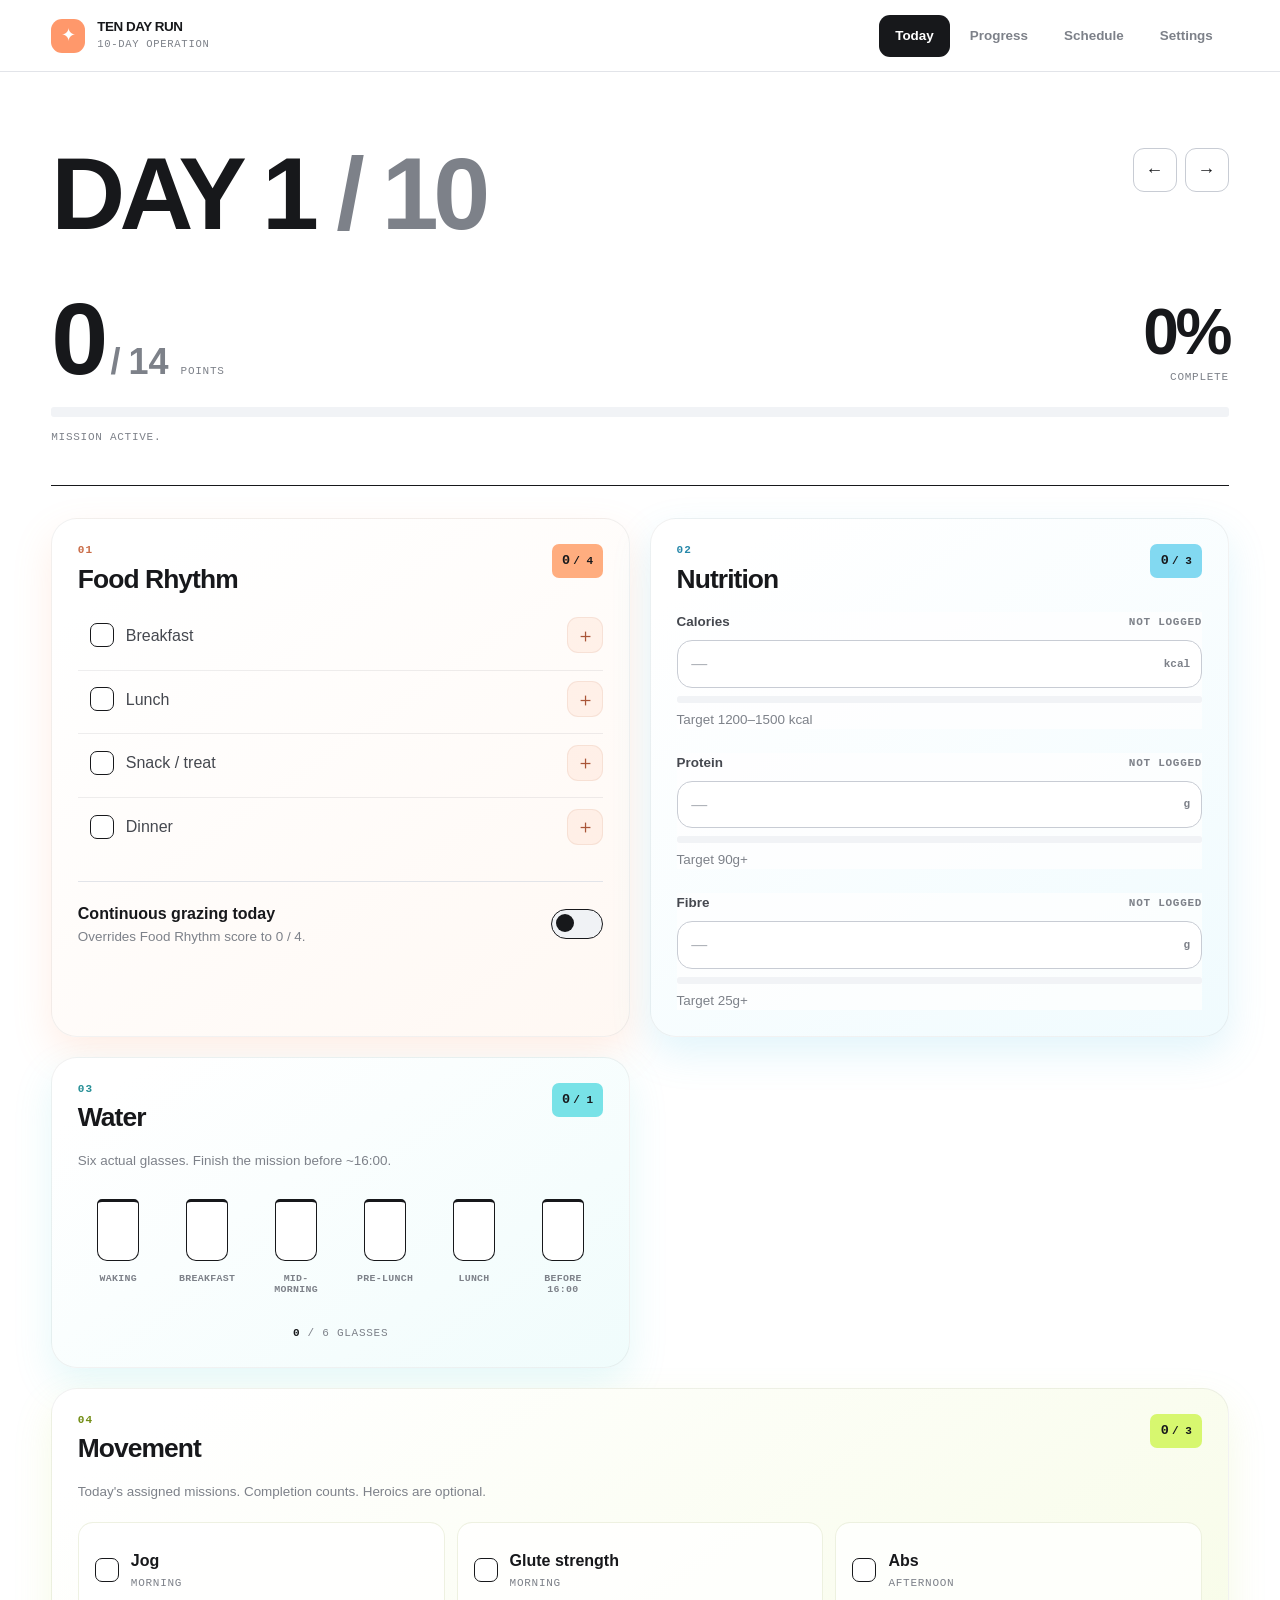
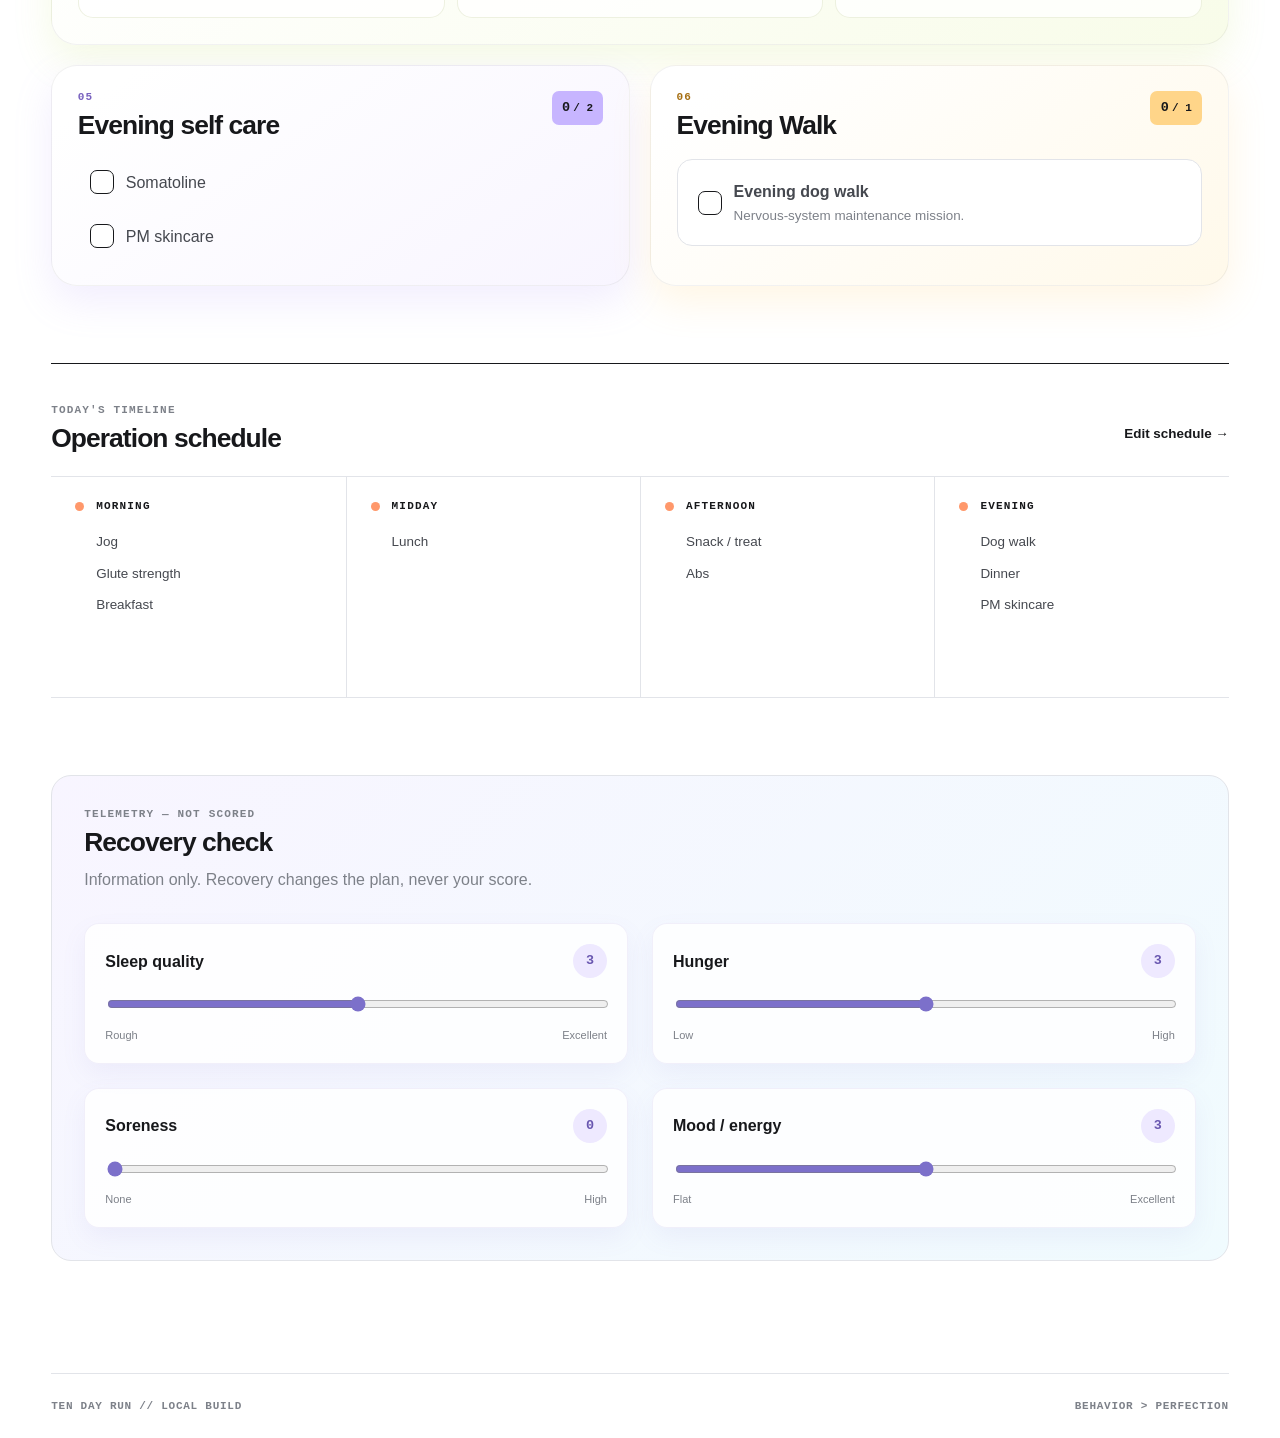
==== commit 1026cf45: "Add files via upload Search fix Ui accessibility fix Schedule fixes" ====
--- a/glow-campaign/index.html
+++ b/glow-campaign/index.html
@@ -11,6 +11,15 @@
   >
 
   <title>Ten Day Run</title>
+
+  <!-- Home-screen / web-app metadata -->
+  <meta name="theme-color" content="#ffffff">
+  <meta name="apple-mobile-web-app-capable" content="yes">
+  <meta name="apple-mobile-web-app-status-bar-style" content="default">
+  <meta name="apple-mobile-web-app-title" content="Ten Day Run">
+
+  <link rel="manifest" href="manifest.webmanifest">
+  <link rel="apple-touch-icon" href="assets/icons/apple-touch-icon.png">
 
   <!-- Styles -->
   <link rel="stylesheet" href="css/reset.css">
@@ -124,8 +133,6 @@
           <div class="day-hero__topline">
 
             <div>
-              <p class="eyebrow">Current mission</p>
-
               <h1 id="today-title">
                 Day <span id="current-day-number">1</span>
                 <span class="muted">/ 10</span>
@@ -255,110 +262,158 @@
             <div class="habit-list meal-log-list">
 
               <section class="meal-log" data-meal-log="breakfast">
-                <label class="check-row">
-                  <input
-                    type="checkbox"
-                    data-food-meal="breakfast"
-                  >
-
-                  <span class="custom-checkbox"></span>
-                  <span>Breakfast</span>
-                </label>
+                <div class="meal-log__header">
+                  <label class="check-row">
+                    <input
+                      type="checkbox"
+                      data-food-meal="breakfast"
+                    >
+
+                    <span class="custom-checkbox"></span>
+                    <span>Breakfast</span>
+                  </label>
+
+                  <div class="meal-log__actions">
+                    <span
+                      class="meal-calories"
+                      data-meal-calories="breakfast"
+                      hidden
+                    ></span>
+
+                    <button
+                      class="meal-add-food"
+                      type="button"
+                      data-add-food="breakfast"
+                      aria-label="Add food to Breakfast"
+                      title="Add food"
+                    >
+                      <span aria-hidden="true">＋</span>
+                    </button>
+                  </div>
+                </div>
 
                 <div
                   class="meal-food-items"
                   data-meal-items="breakfast"
                   hidden
                 ></div>
-
-                <button
-                  class="meal-add-food"
-                  type="button"
-                  data-add-food="breakfast"
-                >
-                  <span aria-hidden="true">＋</span> Add food
-                </button>
               </section>
 
 
               <section class="meal-log" data-meal-log="lunch">
-                <label class="check-row">
-                  <input
-                    type="checkbox"
-                    data-food-meal="lunch"
-                  >
-
-                  <span class="custom-checkbox"></span>
-                  <span>Lunch</span>
-                </label>
+                <div class="meal-log__header">
+                  <label class="check-row">
+                    <input
+                      type="checkbox"
+                      data-food-meal="lunch"
+                    >
+
+                    <span class="custom-checkbox"></span>
+                    <span>Lunch</span>
+                  </label>
+
+                  <div class="meal-log__actions">
+                    <span
+                      class="meal-calories"
+                      data-meal-calories="lunch"
+                      hidden
+                    ></span>
+
+                    <button
+                      class="meal-add-food"
+                      type="button"
+                      data-add-food="lunch"
+                      aria-label="Add food to Lunch"
+                      title="Add food"
+                    >
+                      <span aria-hidden="true">＋</span>
+                    </button>
+                  </div>
+                </div>
 
                 <div
                   class="meal-food-items"
                   data-meal-items="lunch"
                   hidden
                 ></div>
-
-                <button
-                  class="meal-add-food"
-                  type="button"
-                  data-add-food="lunch"
-                >
-                  <span aria-hidden="true">＋</span> Add food
-                </button>
               </section>
 
 
               <section class="meal-log" data-meal-log="snack">
-                <label class="check-row">
-                  <input
-                    type="checkbox"
-                    data-food-meal="snack"
-                  >
-
-                  <span class="custom-checkbox"></span>
-                  <span>Snack / treat</span>
-                </label>
+                <div class="meal-log__header">
+                  <label class="check-row">
+                    <input
+                      type="checkbox"
+                      data-food-meal="snack"
+                    >
+
+                    <span class="custom-checkbox"></span>
+                    <span>Snack / treat</span>
+                  </label>
+
+                  <div class="meal-log__actions">
+                    <span
+                      class="meal-calories"
+                      data-meal-calories="snack"
+                      hidden
+                    ></span>
+
+                    <button
+                      class="meal-add-food"
+                      type="button"
+                      data-add-food="snack"
+                      aria-label="Add food to Snack / treat"
+                      title="Add food"
+                    >
+                      <span aria-hidden="true">＋</span>
+                    </button>
+                  </div>
+                </div>
 
                 <div
                   class="meal-food-items"
                   data-meal-items="snack"
                   hidden
                 ></div>
-
-                <button
-                  class="meal-add-food"
-                  type="button"
-                  data-add-food="snack"
-                >
-                  <span aria-hidden="true">＋</span> Add food
-                </button>
               </section>
 
 
               <section class="meal-log" data-meal-log="dinner">
-                <label class="check-row">
-                  <input
-                    type="checkbox"
-                    data-food-meal="dinner"
-                  >
-
-                  <span class="custom-checkbox"></span>
-                  <span>Dinner</span>
-                </label>
+                <div class="meal-log__header">
+                  <label class="check-row">
+                    <input
+                      type="checkbox"
+                      data-food-meal="dinner"
+                    >
+
+                    <span class="custom-checkbox"></span>
+                    <span>Dinner</span>
+                  </label>
+
+                  <div class="meal-log__actions">
+                    <span
+                      class="meal-calories"
+                      data-meal-calories="dinner"
+                      hidden
+                    ></span>
+
+                    <button
+                      class="meal-add-food"
+                      type="button"
+                      data-add-food="dinner"
+                      aria-label="Add food to Dinner"
+                      title="Add food"
+                    >
+                      <span aria-hidden="true">＋</span>
+                    </button>
+                  </div>
+                </div>
 
                 <div
                   class="meal-food-items"
                   data-meal-items="dinner"
                   hidden
                 ></div>
-
-                <button
-                  class="meal-add-food"
-                  type="button"
-                  data-add-food="dinner"
-                >
-                  <span aria-hidden="true">＋</span> Add food
-                </button>
               </section>
 
             </div>
@@ -423,13 +478,6 @@
 
             </header>
 
-
-            <p
-              class="nutrition-source-note"
-              id="nutrition-source-note"
-            >
-              Enter totals manually, or add foods above to calculate them automatically.
-            </p>
 
 
             <div class="nutrition-fields">
@@ -1527,29 +1575,6 @@
 
 
 
-        <!-- Reward status -->
-
-        <section
-          class="reward-panel"
-          aria-labelledby="reward-title"
-        >
-
-          <p class="eyebrow">
-            Current reward tier
-          </p>
-
-          <h2 id="reward-title">
-            Run in progress
-          </h2>
-
-          <p id="reward-description">
-            Keep completing the behaviors. Rewards are based only on behavioral completion.
-          </p>
-
-        </section>
-
-
-
         <!-- Recovery trend placeholders -->
 
         <section
@@ -1714,10 +1739,88 @@
               type="button"
               id="add-schedule-item-button"
             >
-              + Add item
+              Add activity
             </button>
 
           </header>
+
+
+          <div
+            class="schedule-add-panel"
+            id="schedule-add-panel"
+            hidden
+          >
+            <div class="schedule-add-panel__grid">
+
+              <label class="schedule-add-field">
+                <span>Group</span>
+                <select id="schedule-activity-category">
+                  <option value="movement">Training</option>
+                  <option value="glow">Self care</option>
+                  <option value="custom">Other</option>
+                </select>
+              </label>
+
+              <label
+                class="schedule-add-field"
+                id="schedule-training-field"
+              >
+                <span>Training</span>
+                <select id="schedule-training-type"></select>
+              </label>
+
+              <label
+                class="schedule-add-field"
+                id="schedule-self-care-field"
+                hidden
+              >
+                <span>Self care</span>
+                <select id="schedule-self-care-type">
+                  <option value="somatoline">Somatoline</option>
+                  <option value="skincare">Skincare</option>
+                  <option value="other">Other</option>
+                </select>
+              </label>
+
+              <label
+                class="schedule-add-field"
+                id="schedule-custom-field"
+                hidden
+              >
+                <span>Activity</span>
+                <input
+                  type="text"
+                  id="schedule-custom-label"
+                  placeholder="Name this activity"
+                  autocomplete="off"
+                >
+              </label>
+
+              <label class="schedule-add-field">
+                <span>Time</span>
+                <select id="schedule-activity-period"></select>
+              </label>
+
+            </div>
+
+            <div class="schedule-add-panel__actions">
+              <button
+                class="secondary-button"
+                type="button"
+                id="cancel-schedule-activity-button"
+              >
+                Cancel
+              </button>
+
+              <button
+                class="primary-button"
+                type="button"
+                id="confirm-schedule-activity-button"
+              >
+                Add to Day <span id="schedule-add-day-number">1</span>
+              </button>
+            </div>
+          </div>
 
 
           <div
@@ -2490,6 +2593,7 @@
   <script src="js/settings-view.js"></script>
   <script src="js/recovery.js"></script>
   <script src="js/import-export.js"></script>
+  <script src="js/pwa.js"></script>
   <script src="js/app.js"></script>
 
 </body>
--- a/glow-campaign/css/tokens.css
+++ b/glow-campaign/css/tokens.css
@@ -75,6 +75,12 @@
   --mint-strong: #80cfb4;
   --mint-soft: #e3f5ef;
   --mint-faint: #f3fbf8;
+
+  /* Quiet neutral family for uncategorised / Other schedule items. */
+  --stone: #c9c2b8;
+  --stone-strong: #81786e;
+  --stone-soft: #ece8e3;
+  --stone-faint: #f8f6f3;
 
   /* Generic action accent. Category components override this. */
   --accent: var(--peach-strong);
--- a/glow-campaign/css/components.css
+++ b/glow-campaign/css/components.css
@@ -2769,3 +2769,266 @@
   width: 100%;
   margin-top: 0.85rem;
 }
+
+/* =========================================================
+   FUNCTIONAL ROBUSTNESS PASS
+========================================================= */
+
+/* ZXing camera preview */
+.food-barcode-reader {
+  position: relative;
+  display: grid;
+  place-items: center;
+}
+
+.food-barcode-video {
+  display: block;
+  width: 100%;
+  min-height: 210px;
+  max-height: 360px;
+  object-fit: cover;
+  background: var(--ink);
+}
+
+.food-barcode-guide {
+  position: absolute;
+  inset: 0;
+  display: grid;
+  place-items: center;
+  pointer-events: none;
+}
+
+.food-barcode-guide::before {
+  content: "";
+  width: min(78%, 300px);
+  aspect-ratio: 2.2 / 1;
+  border: 2px solid rgba(255, 255, 255, 0.92);
+  border-radius: 16px;
+  box-shadow:
+    0 0 0 999px rgba(0, 0, 0, 0.20),
+    inset 0 0 0 1px rgba(0, 0, 0, 0.16);
+}
+
+.food-barcode-guide span {
+  position: absolute;
+  width: min(68%, 260px);
+  height: 2px;
+  background: var(--peach-strong, #ff9f7d);
+  border-radius: 999px;
+  box-shadow: 0 0 12px rgba(255, 159, 125, 0.55);
+}
+
+/* Yellow/lime schedule badges need dark text for contrast. */
+.schedule-item--movement .schedule-item__badge {
+  color: var(--ink);
+}
+
+/* =========================================================
+   TEN DAY RUN — POLISH BATCH 01
+   Scoped refinements for food logging + schedule editing.
+========================================================= */
+
+/* Meal header now carries completion, meal calories and add action. */
+.meal-log__header {
+  display: flex;
+  align-items: center;
+  justify-content: space-between;
+  gap: var(--space-3);
+}
+
+.meal-log__header .check-row {
+  flex: 1;
+  min-width: 0;
+  margin-bottom: 0;
+}
+
+.meal-log__actions {
+  display: flex;
+  align-items: center;
+  flex: 0 0 auto;
+  gap: var(--space-2);
+}
+
+.meal-calories {
+  color: #9a543d;
+  font-family: var(--font-mono);
+  font-size: 0.68rem;
+  font-weight: var(--weight-bold);
+  letter-spacing: 0.02em;
+  white-space: nowrap;
+}
+
+.meal-calories[hidden] {
+  display: none;
+}
+
+.meal-food-items {
+  margin: 0.45rem 0 0.3rem;
+}
+
+.meal-food-item {
+  align-items: flex-start;
+  text-align: left;
+}
+
+.meal-food-item__main {
+  flex: 1;
+  text-align: left;
+}
+
+.meal-food-item__remove {
+  width: 36px;
+  height: 36px;
+  border: 1px solid rgba(23, 24, 27, 0.055);
+}
+
+.meal-food-item__remove svg {
+  width: 17px;
+  height: 17px;
+  fill: none;
+  stroke: currentColor;
+  stroke-width: 1.8;
+  stroke-linecap: round;
+  stroke-linejoin: round;
+}
+
+.meal-add-food {
+  display: grid;
+  place-items: center;
+  width: 36px;
+  height: 36px;
+  min-height: 36px;
+  margin-left: 0;
+  padding: 0;
+  background: rgba(255, 173, 127, 0.13);
+  border: 1px solid rgba(180, 93, 61, 0.10);
+  border-radius: 11px;
+  color: #a95538;
+}
+
+.meal-add-food > span {
+  font-size: 1.2rem;
+  line-height: 1;
+}
+
+/* Schedule composer: one entry point, conditional fields. */
+.schedule-add-panel {
+  margin-bottom: var(--space-5);
+  padding: var(--space-4);
+  background: var(--surface-muted);
+  border: 1px solid var(--border);
+  border-radius: var(--radius-lg);
+}
+
+.schedule-add-panel[hidden],
+.schedule-add-field[hidden] {
+  display: none;
+}
+
+.schedule-add-panel__grid {
+  display: grid;
+  grid-template-columns: repeat(2, minmax(0, 1fr));
+  gap: var(--space-3);
+}
+
+.schedule-add-field {
+  display: flex;
+  flex-direction: column;
+  gap: 6px;
+}
+
+.schedule-add-field > span {
+  color: var(--ink-muted);
+  font-family: var(--font-mono);
+  font-size: 0.64rem;
+  font-weight: var(--weight-bold);
+  letter-spacing: var(--tracking-wide);
+  text-transform: uppercase;
+}
+
+.schedule-add-field select,
+.schedule-add-field input {
+  width: 100%;
+  min-height: 44px;
+  background: #ffffff;
+  border: 1px solid var(--border);
+  border-radius: 12px;
+}
+
+.schedule-add-panel__actions {
+  display: flex;
+  justify-content: flex-end;
+  gap: var(--space-2);
+  margin-top: var(--space-4);
+}
+
+/* Tags lead the schedule card, rather than sitting under the activity. */
+.schedule-item__meta {
+  order: -1;
+  margin-top: 0;
+  margin-bottom: 0.1rem;
+}
+
+.schedule-item__badge {
+  background: var(--surface-muted);
+  color: var(--ink-muted);
+}
+
+.schedule-item--movement {
+  background: var(--lime-faint);
+  border-color: rgba(113, 140, 19, 0.12);
+}
+
+.schedule-item--movement .schedule-item__badge {
+  background: var(--lime-soft);
+  color: #657915;
+}
+
+.schedule-item--self-care {
+  margin-inline: calc(var(--space-2) * -1);
+  padding-inline: var(--space-2);
+  background: var(--lilac-faint);
+  border-radius: var(--radius-sm);
+}
+
+.schedule-item--self-care .schedule-item__badge {
+  background: var(--lilac-soft);
+  color: #6853ad;
+}
+
+.schedule-item--other {
+  margin-inline: calc(var(--space-2) * -1);
+  padding-inline: var(--space-2);
+  background: var(--stone-faint);
+  border-radius: var(--radius-sm);
+}
+
+.schedule-item--other .schedule-item__badge {
+  background: var(--stone-soft);
+  color: var(--stone-strong);
+}
+
+.schedule-item--fixed {
+  padding-right: 0;
+  background: transparent;
+}
+
+.schedule-item--fixed .schedule-item__badge {
+  background: var(--peach-soft);
+  color: #985139;
+}
+
+.schedule-item__static-label {
+  padding: 0.22rem 0 0.15rem;
+  color: var(--ink);
+  font-size: 0.98rem;
+}
+
+.schedule-item__static-label strong {
+  font-weight: var(--weight-semibold);
+}
+
+/* No interaction target should imply that fixed food goals can move. */
+.schedule-item--fixed:hover {
+  transform: none;
+}
--- a/glow-campaign/css/mobile-first.css
+++ b/glow-campaign/css/mobile-first.css
@@ -2103,3 +2103,174 @@
     gap: 0.25rem 0.45rem;
   }
 }
+
+/* =========================================================
+   TEN DAY RUN — POLISH BATCH 01 / MOBILE
+========================================================= */
+
+@media (max-width: 820px) {
+
+  /* Today hero: same identity, materially less visual weight. */
+  .day-hero {
+    padding:
+      14px
+      var(--page-gutter)
+      18px;
+  }
+
+  .day-hero h1 {
+    margin-top: 0;
+    font-size: clamp(2.65rem, 12.5vw, 3.75rem);
+    line-height: 0.9;
+  }
+
+  .day-score {
+    align-items: center;
+    gap: 12px;
+    margin-top: 18px;
+    margin-bottom: 10px;
+  }
+
+  .day-score__numbers {
+    gap: 4px;
+  }
+
+  .day-score__numbers strong {
+    font-size: clamp(2.15rem, 10vw, 3rem);
+    line-height: 0.9;
+  }
+
+  .day-score__numbers > span {
+    font-size: 0.96rem;
+  }
+
+  .day-score__percentage strong {
+    font-size: 1.35rem;
+  }
+
+  .day-score__percentage span {
+    font-size: 0.64rem;
+  }
+
+  .day-hero .progress-bar {
+    height: 5px;
+    border-radius: var(--radius-pill);
+  }
+
+  .day-status {
+    margin-top: 8px;
+    font-size: 0.72rem;
+  }
+
+  /* Food rhythm: compact meal actions and left-aligned logged foods. */
+  .meal-log {
+    padding-block: 0.48rem 0.64rem;
+  }
+
+  .meal-log__header {
+    gap: 8px;
+  }
+
+  .meal-log__actions {
+    gap: 7px;
+  }
+
+  .meal-calories {
+    font-size: 0.66rem;
+  }
+
+  .meal-food-items {
+    gap: 0.42rem;
+    margin: 0.48rem 0 0.18rem;
+  }
+
+  .meal-food-item {
+    padding: 0.7rem 0.68rem;
+  }
+
+  .meal-food-item__main strong {
+    white-space: normal;
+  }
+
+  .meal-food-item__remove,
+  .meal-add-food {
+    width: 40px;
+    height: 40px;
+    min-height: 40px;
+  }
+
+  .meal-add-food {
+    margin-left: 0;
+    padding: 0;
+  }
+
+  /* Progress score already lives in the hero/header; keep it compact. */
+  #view-campaign .view-header {
+    align-items: flex-end;
+  }
+
+  #view-campaign .campaign-score-summary {
+    align-items: flex-end;
+  }
+
+  /* Schedule add flow becomes a small composer under the single CTA. */
+  .schedule-editor__header {
+    align-items: center;
+  }
+
+  #add-schedule-item-button {
+    min-height: 42px;
+    padding-inline: 0.9rem;
+  }
+
+  .schedule-add-panel {
+    margin: -0.15rem 0 1rem;
+    padding: 0.9rem;
+    border-radius: 18px;
+  }
+
+  .schedule-add-panel__grid {
+    grid-template-columns: 1fr;
+    gap: 0.7rem;
+  }
+
+  .schedule-add-field select,
+  .schedule-add-field input {
+    min-height: 46px;
+    border-radius: 13px;
+  }
+
+  .schedule-add-panel__actions {
+    display: grid;
+    grid-template-columns: minmax(0, 0.8fr) minmax(0, 1.2fr);
+  }
+
+  .schedule-add-panel__actions button {
+    min-height: 44px;
+  }
+
+  .schedule-item,
+  .schedule-item--movement,
+  .schedule-item--self-care,
+  .schedule-item--other {
+    gap: 0.55rem;
+  }
+
+  .schedule-item__meta {
+    margin: 0 0 0.05rem;
+  }
+
+  .schedule-item__badge,
+  .schedule-item__note {
+    min-height: 24px;
+    font-size: 0.61rem;
+  }
+
+  .schedule-item--fixed {
+    padding-right: 0;
+  }
+
+  .schedule-item__static-label {
+    padding-top: 0.1rem;
+  }
+}
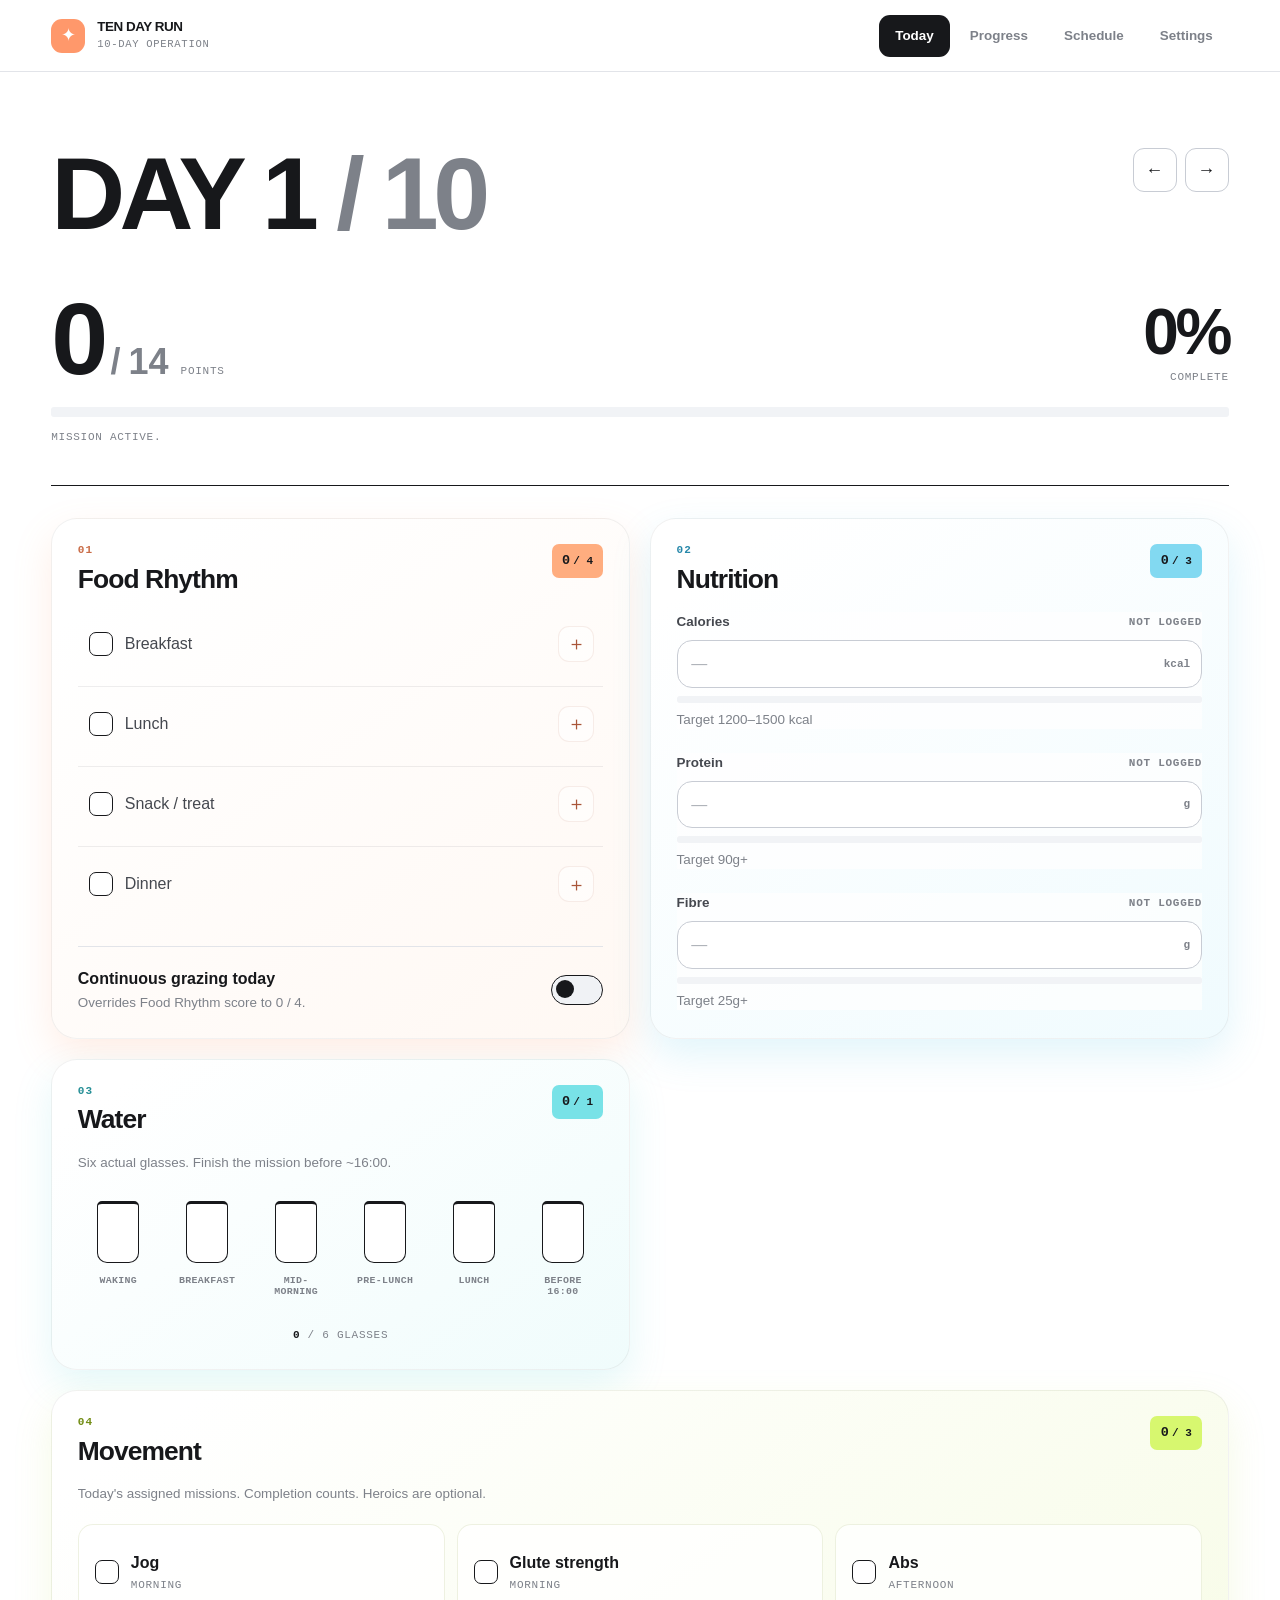
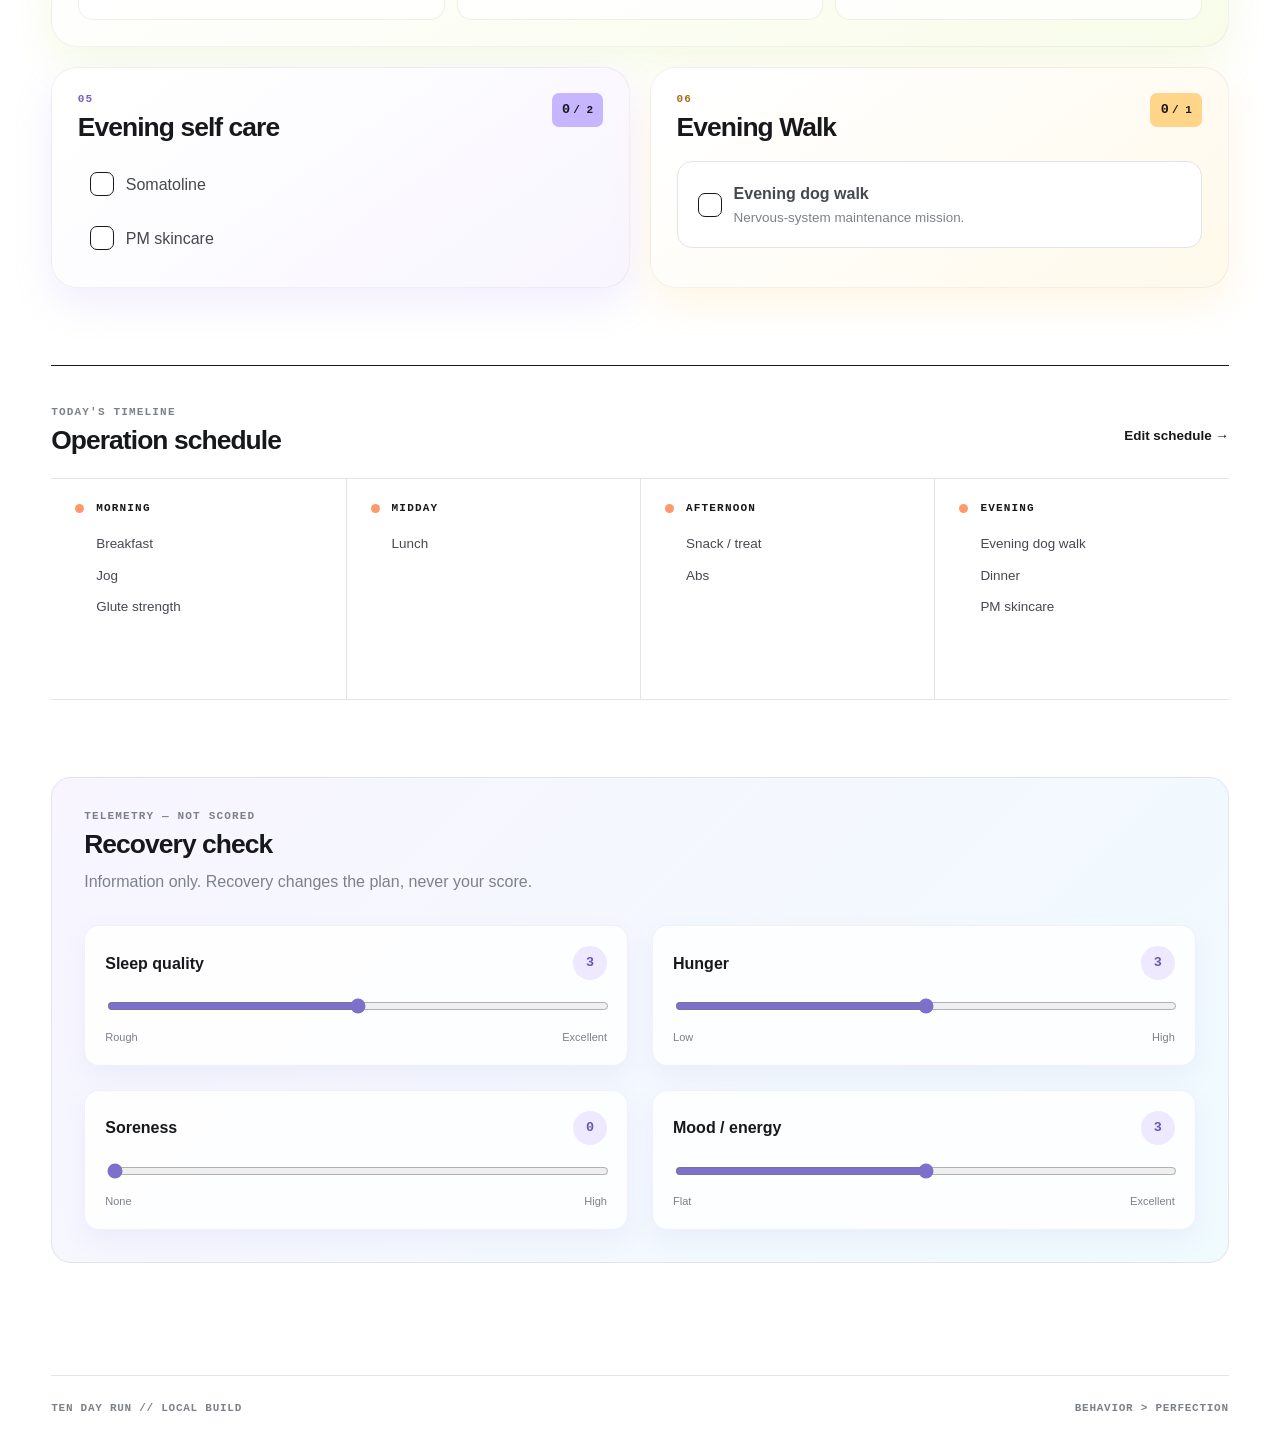
==== commit d681a237: "Add files via upload Regression testing fixes + UI updates" ====
--- a/glow-campaign/index.html
+++ b/glow-campaign/index.html
@@ -262,34 +262,34 @@
             <div class="habit-list meal-log-list">
 
               <section class="meal-log" data-meal-log="breakfast">
-                <div class="meal-log__header">
-                  <label class="check-row">
-                    <input
-                      type="checkbox"
-                      data-food-meal="breakfast"
-                    >
-
-                    <span class="custom-checkbox"></span>
-                    <span>Breakfast</span>
-                  </label>
-
-                  <div class="meal-log__actions">
+                <div class="meal-log__header meal-log__strip">
+                  <div class="meal-log__identity">
+                    <label class="check-row">
+                      <input
+                        type="checkbox"
+                        data-food-meal="breakfast"
+                      >
+
+                      <span class="custom-checkbox"></span>
+                      <span>Breakfast</span>
+                    </label>
+
                     <span
                       class="meal-calories"
                       data-meal-calories="breakfast"
                       hidden
                     ></span>
-
-                    <button
-                      class="meal-add-food"
-                      type="button"
-                      data-add-food="breakfast"
-                      aria-label="Add food to Breakfast"
-                      title="Add food"
-                    >
-                      <span aria-hidden="true">＋</span>
-                    </button>
                   </div>
+
+                  <button
+                    class="meal-add-food"
+                    type="button"
+                    data-add-food="breakfast"
+                    aria-label="Add food to Breakfast"
+                    title="Add food"
+                  >
+                    <span aria-hidden="true">＋</span>
+                  </button>
                 </div>
 
                 <div
@@ -301,34 +301,34 @@
 
 
               <section class="meal-log" data-meal-log="lunch">
-                <div class="meal-log__header">
-                  <label class="check-row">
-                    <input
-                      type="checkbox"
-                      data-food-meal="lunch"
-                    >
-
-                    <span class="custom-checkbox"></span>
-                    <span>Lunch</span>
-                  </label>
-
-                  <div class="meal-log__actions">
+                <div class="meal-log__header meal-log__strip">
+                  <div class="meal-log__identity">
+                    <label class="check-row">
+                      <input
+                        type="checkbox"
+                        data-food-meal="lunch"
+                      >
+
+                      <span class="custom-checkbox"></span>
+                      <span>Lunch</span>
+                    </label>
+
                     <span
                       class="meal-calories"
                       data-meal-calories="lunch"
                       hidden
                     ></span>
-
-                    <button
-                      class="meal-add-food"
-                      type="button"
-                      data-add-food="lunch"
-                      aria-label="Add food to Lunch"
-                      title="Add food"
-                    >
-                      <span aria-hidden="true">＋</span>
-                    </button>
                   </div>
+
+                  <button
+                    class="meal-add-food"
+                    type="button"
+                    data-add-food="lunch"
+                    aria-label="Add food to Lunch"
+                    title="Add food"
+                  >
+                    <span aria-hidden="true">＋</span>
+                  </button>
                 </div>
 
                 <div
@@ -340,34 +340,34 @@
 
 
               <section class="meal-log" data-meal-log="snack">
-                <div class="meal-log__header">
-                  <label class="check-row">
-                    <input
-                      type="checkbox"
-                      data-food-meal="snack"
-                    >
-
-                    <span class="custom-checkbox"></span>
-                    <span>Snack / treat</span>
-                  </label>
-
-                  <div class="meal-log__actions">
+                <div class="meal-log__header meal-log__strip">
+                  <div class="meal-log__identity">
+                    <label class="check-row">
+                      <input
+                        type="checkbox"
+                        data-food-meal="snack"
+                      >
+
+                      <span class="custom-checkbox"></span>
+                      <span>Snack / treat</span>
+                    </label>
+
                     <span
                       class="meal-calories"
                       data-meal-calories="snack"
                       hidden
                     ></span>
-
-                    <button
-                      class="meal-add-food"
-                      type="button"
-                      data-add-food="snack"
-                      aria-label="Add food to Snack / treat"
-                      title="Add food"
-                    >
-                      <span aria-hidden="true">＋</span>
-                    </button>
                   </div>
+
+                  <button
+                    class="meal-add-food"
+                    type="button"
+                    data-add-food="snack"
+                    aria-label="Add food to Snack / treat"
+                    title="Add food"
+                  >
+                    <span aria-hidden="true">＋</span>
+                  </button>
                 </div>
 
                 <div
@@ -379,34 +379,34 @@
 
 
               <section class="meal-log" data-meal-log="dinner">
-                <div class="meal-log__header">
-                  <label class="check-row">
-                    <input
-                      type="checkbox"
-                      data-food-meal="dinner"
-                    >
-
-                    <span class="custom-checkbox"></span>
-                    <span>Dinner</span>
-                  </label>
-
-                  <div class="meal-log__actions">
+                <div class="meal-log__header meal-log__strip">
+                  <div class="meal-log__identity">
+                    <label class="check-row">
+                      <input
+                        type="checkbox"
+                        data-food-meal="dinner"
+                      >
+
+                      <span class="custom-checkbox"></span>
+                      <span>Dinner</span>
+                    </label>
+
                     <span
                       class="meal-calories"
                       data-meal-calories="dinner"
                       hidden
                     ></span>
-
-                    <button
-                      class="meal-add-food"
-                      type="button"
-                      data-add-food="dinner"
-                      aria-label="Add food to Dinner"
-                      title="Add food"
-                    >
-                      <span aria-hidden="true">＋</span>
-                    </button>
                   </div>
+
+                  <button
+                    class="meal-add-food"
+                    type="button"
+                    data-add-food="dinner"
+                    aria-label="Add food to Dinner"
+                    title="Add food"
+                  >
+                    <span aria-hidden="true">＋</span>
+                  </button>
                 </div>
 
                 <div
@@ -1413,7 +1413,7 @@
         hidden
       >
 
-        <header class="view-header">
+        <header class="view-header view-header--campaign">
 
           <div>
             <p class="eyebrow">Mission control</p>
--- a/glow-campaign/css/components.css
+++ b/glow-campaign/css/components.css
@@ -3032,3 +3032,275 @@
 .schedule-item--fixed:hover {
   transform: none;
 }
+
+/* =========================================================
+   TEN DAY RUN — POLISH BATCH 02
+   Meal strips, swipe actions, schedule edit state, Progress hero.
+========================================================= */
+
+/* Food rhythm: meal name, calories and add action are one visual unit. */
+.meal-log__strip {
+  display: flex;
+  align-items: center;
+  justify-content: space-between;
+  gap: var(--space-3);
+  padding: 0.45rem 0.5rem 0.45rem 0.62rem;
+  background: transparent;
+  border: 1px solid transparent;
+  border-radius: 13px;
+}
+
+.meal-log__identity {
+  display: flex;
+  align-items: center;
+  gap: 0.55rem;
+  min-width: 0;
+  flex: 1;
+}
+
+.meal-log__strip .check-row {
+  flex: 0 1 auto;
+  min-width: 0;
+  margin: 0;
+  padding: 0;
+  background: transparent !important;
+}
+
+.meal-log__strip .meal-calories {
+  flex: 0 0 auto;
+  margin-left: 0.05rem;
+}
+
+.meal-log__strip .meal-add-food {
+  flex: 0 0 auto;
+  margin: 0;
+  background: rgba(255, 255, 255, 0.52);
+  border-color: rgba(180, 93, 61, 0.10);
+}
+
+/* Reusable swipe-to-reveal interaction. Delete never fires on swipe alone. */
+.swipe-row {
+  --swipe-action-width: 92px;
+  --swipe-offset: 0px;
+  position: relative;
+  overflow: hidden;
+  width: 100%;
+  border-radius: 14px;
+  touch-action: pan-y;
+}
+
+.swipe-row__content {
+  position: relative;
+  z-index: 2;
+  width: 100%;
+  transform: translateX(var(--swipe-offset));
+  transition: transform 180ms cubic-bezier(0.2, 0.72, 0.2, 1);
+  will-change: transform;
+}
+
+.swipe-row.is-revealed .swipe-row__content {
+  transform: translateX(calc(var(--swipe-action-width) * -1));
+}
+
+.swipe-row__action {
+  position: absolute;
+  inset: 0 0 0 auto;
+  z-index: 1;
+  display: flex;
+  width: var(--swipe-action-width);
+  background: var(--danger, #d84d4d);
+}
+
+.swipe-delete-button,
+.meal-food-item__remove.swipe-delete-button,
+.schedule-delete-button.swipe-delete-button {
+  display: flex;
+  align-items: center;
+  justify-content: center;
+  flex-direction: column;
+  gap: 0.25rem;
+  width: 100%;
+  height: 100%;
+  min-height: 100%;
+  padding: 0.35rem;
+  background: transparent;
+  color: #ffffff;
+  border: 0;
+  border-radius: 0;
+  font-family: var(--font-mono);
+  font-size: 0.58rem;
+  font-weight: var(--weight-bold);
+  letter-spacing: 0.02em;
+  text-transform: uppercase;
+}
+
+.swipe-delete-button svg,
+.meal-food-item__remove.swipe-delete-button svg,
+.schedule-delete-button.swipe-delete-button svg {
+  width: 18px;
+  height: 18px;
+  fill: none;
+  stroke: currentColor;
+  stroke-width: 1.8;
+  stroke-linecap: round;
+  stroke-linejoin: round;
+}
+
+.meal-food-swipe {
+  background: var(--danger, #d84d4d);
+}
+
+.meal-food-swipe .meal-food-item {
+  margin: 0;
+}
+
+/* Schedule: default state is readable, editing is deliberate. */
+.schedule-block__items {
+  gap: 0.48rem;
+}
+
+.schedule-swipe-row {
+  background: var(--danger, #d84d4d);
+  border-radius: var(--radius-md);
+}
+
+.schedule-swipe-row .schedule-item {
+  margin-inline: 0;
+  padding: 0.82rem 0.9rem;
+  border: 0;
+  border-radius: var(--radius-md);
+}
+
+.schedule-item__display {
+  display: flex;
+  align-items: center;
+  justify-content: space-between;
+  gap: var(--space-3);
+}
+
+.schedule-item__display-copy {
+  display: flex;
+  flex-direction: column;
+  min-width: 0;
+  gap: 0.22rem;
+}
+
+.schedule-item__display-copy strong {
+  color: var(--ink);
+  font-size: 1rem;
+  font-weight: var(--weight-semibold);
+  line-height: 1.2;
+}
+
+.schedule-item__display-copy span {
+  color: var(--ink-muted);
+  font-family: var(--font-mono);
+  font-size: 0.66rem;
+  font-weight: var(--weight-semibold);
+  letter-spacing: 0.025em;
+  text-transform: uppercase;
+}
+
+.schedule-edit-button {
+  display: grid;
+  place-items: center;
+  flex: 0 0 auto;
+  width: 38px;
+  height: 38px;
+  padding: 0;
+  background: rgba(255, 255, 255, 0.58);
+  color: var(--ink-muted);
+  border: 1px solid rgba(23, 24, 27, 0.06);
+  border-radius: 11px;
+}
+
+.schedule-edit-button svg {
+  width: 17px;
+  height: 17px;
+  fill: none;
+  stroke: currentColor;
+  stroke-width: 1.8;
+  stroke-linecap: round;
+  stroke-linejoin: round;
+}
+
+.schedule-item--editing {
+  margin-inline: 0;
+  padding: 0.9rem;
+  border: 1px solid var(--border);
+  border-radius: var(--radius-md);
+}
+
+.schedule-item__edit-grid {
+  display: grid;
+  grid-template-columns: minmax(0, 1.5fr) minmax(120px, 0.8fr);
+  gap: var(--space-3);
+}
+
+.schedule-item__edit-field {
+  display: flex;
+  flex-direction: column;
+  gap: 0.35rem;
+}
+
+.schedule-item__edit-field > span {
+  color: var(--ink-muted);
+  font-family: var(--font-mono);
+  font-size: 0.6rem;
+  font-weight: var(--weight-bold);
+  letter-spacing: var(--tracking-wide);
+  text-transform: uppercase;
+}
+
+.schedule-item__edit-field input,
+.schedule-item__edit-field select {
+  width: 100%;
+  min-height: 42px;
+  background: #ffffff;
+  border: 1px solid var(--border);
+  border-radius: 12px;
+}
+
+.schedule-item__edit-actions {
+  display: flex;
+  justify-content: flex-end;
+  gap: var(--space-2);
+}
+
+.schedule-item__edit-actions button {
+  min-height: 40px;
+}
+
+/* Progress has its own hero grid so generic responsive header rules cannot skew it. */
+.view-header--campaign {
+  display: grid;
+  grid-template-columns: minmax(0, 1fr) auto;
+  align-items: end;
+  gap: clamp(1rem, 4vw, 3rem);
+  width: 100%;
+}
+
+.view-header--campaign > div:first-child {
+  min-width: 0;
+  text-align: left;
+}
+
+.view-header--campaign .campaign-score-summary {
+  justify-self: end;
+  align-items: flex-end;
+  text-align: right;
+}
+
+.swipe-row.is-swiping .swipe-row__content {
+  transition: none;
+}
+
+.swipe-row:has(.swipe-delete-button:focus-visible) .swipe-row__content {
+  transform: translateX(calc(var(--swipe-action-width) * -1));
+}
+
+/* Preserve the original state hierarchy: only completed meals get the peach strip. */
+.meal-log__strip:has(input:checked) {
+  background: rgba(255, 173, 127, 0.16);
+  border-color: rgba(180, 93, 61, 0.055);
+}
--- a/glow-campaign/css/mobile-first.css
+++ b/glow-campaign/css/mobile-first.css
@@ -2274,3 +2274,76 @@
     padding-top: 0.1rem;
   }
 }
+
+/* =========================================================
+   TEN DAY RUN — POLISH BATCH 02 / MOBILE
+========================================================= */
+
+@media (max-width: 820px) {
+  .meal-log__strip {
+    gap: 0.55rem;
+    padding: 0.42rem 0.44rem 0.42rem 0.58rem;
+    border-radius: 14px;
+  }
+
+  .meal-log__identity {
+    gap: 0.45rem;
+  }
+
+  .meal-log__strip .check-row {
+    min-height: 46px;
+  }
+
+  .meal-log__strip .meal-add-food {
+    width: 42px;
+    height: 42px;
+    min-height: 42px;
+  }
+
+  .meal-food-items {
+    margin-top: 0.48rem;
+  }
+
+  .meal-food-swipe,
+  .schedule-swipe-row {
+    --swipe-action-width: 86px;
+  }
+
+  .schedule-item__edit-grid {
+    grid-template-columns: 1fr;
+    gap: 0.7rem;
+  }
+
+  .schedule-item__edit-actions {
+    display: grid;
+    grid-template-columns: 0.8fr 1fr;
+  }
+
+  .schedule-edit-button {
+    width: 40px;
+    height: 40px;
+  }
+
+  #view-campaign .view-header.view-header--campaign {
+    display: grid;
+    grid-template-columns: minmax(0, 1fr) auto;
+    align-items: end;
+    gap: 1rem;
+    width: 100%;
+  }
+
+  #view-campaign .view-header--campaign > div:first-child {
+    align-self: end;
+    text-align: left;
+  }
+
+  #view-campaign .view-header--campaign .campaign-score-summary {
+    justify-self: end;
+    align-items: flex-end;
+    text-align: right;
+  }
+
+  #view-campaign .view-header--campaign h1 {
+    margin-top: 0.25rem;
+  }
+}
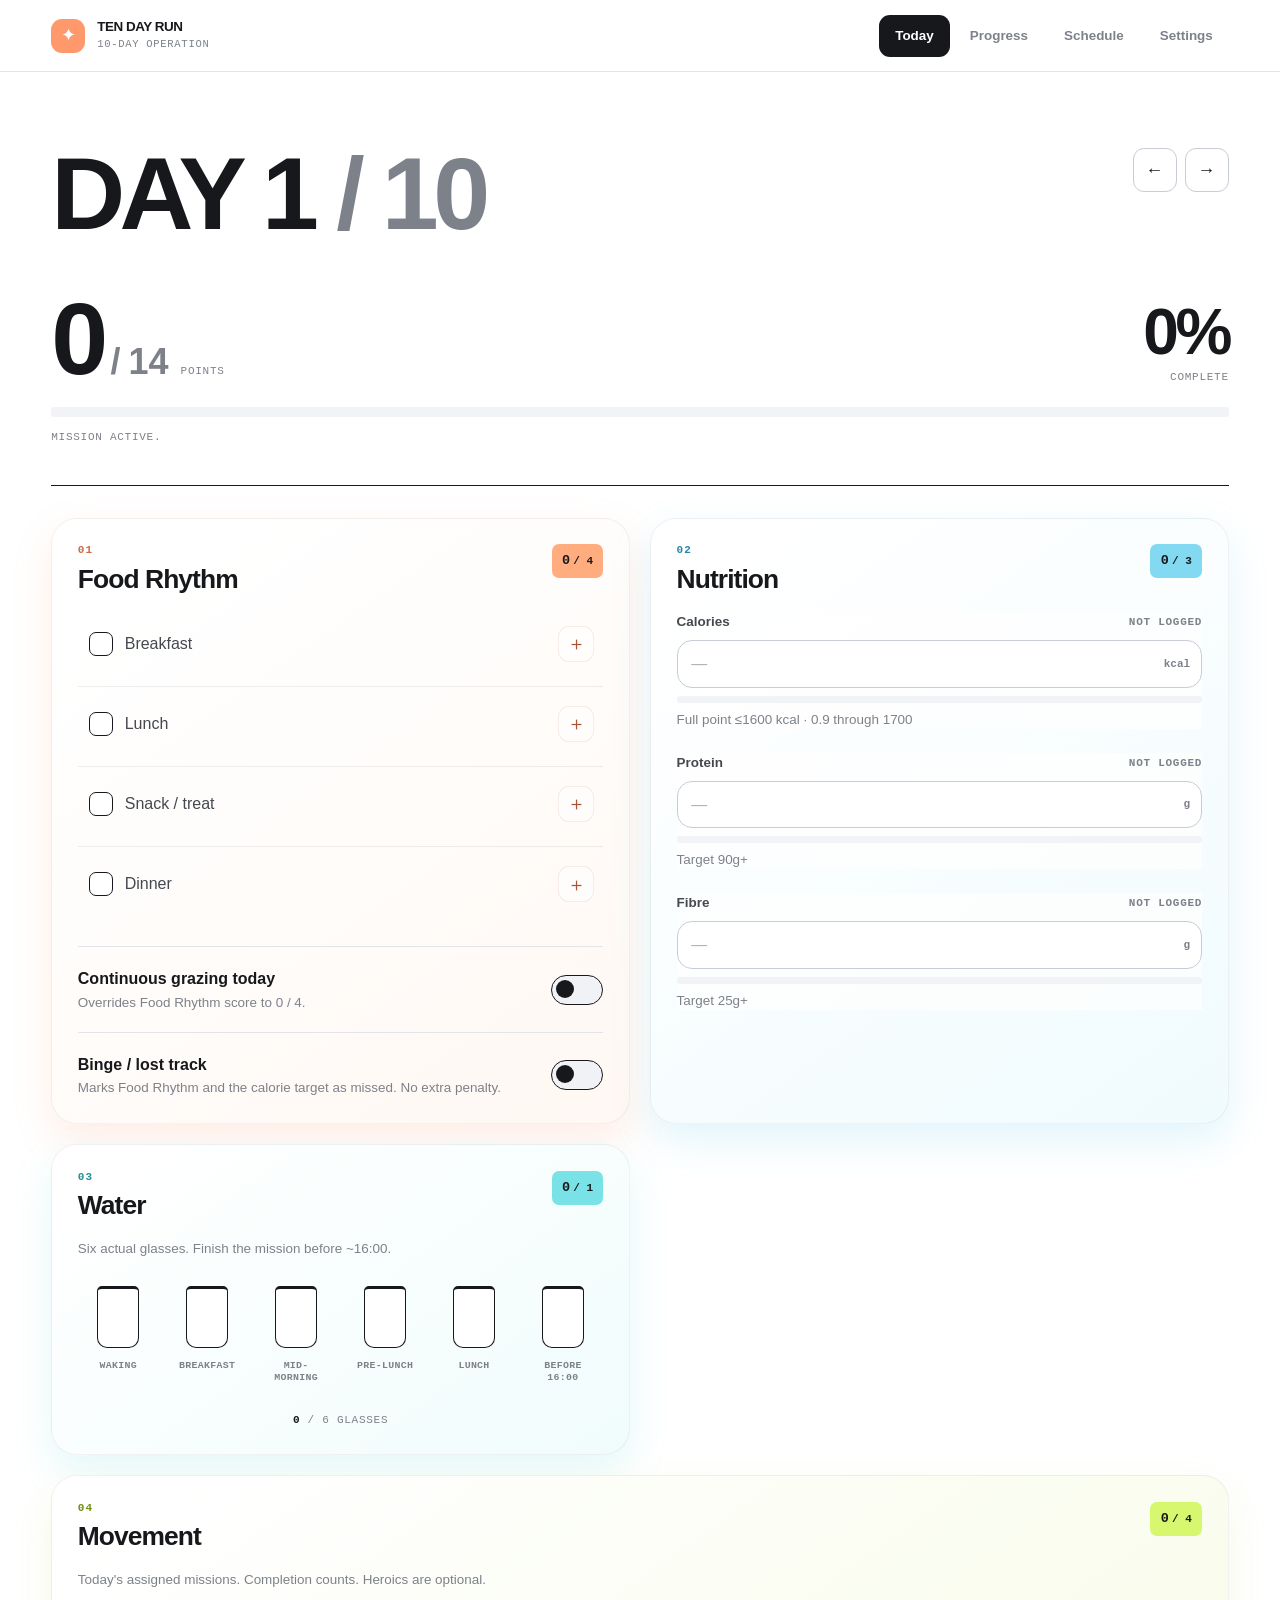
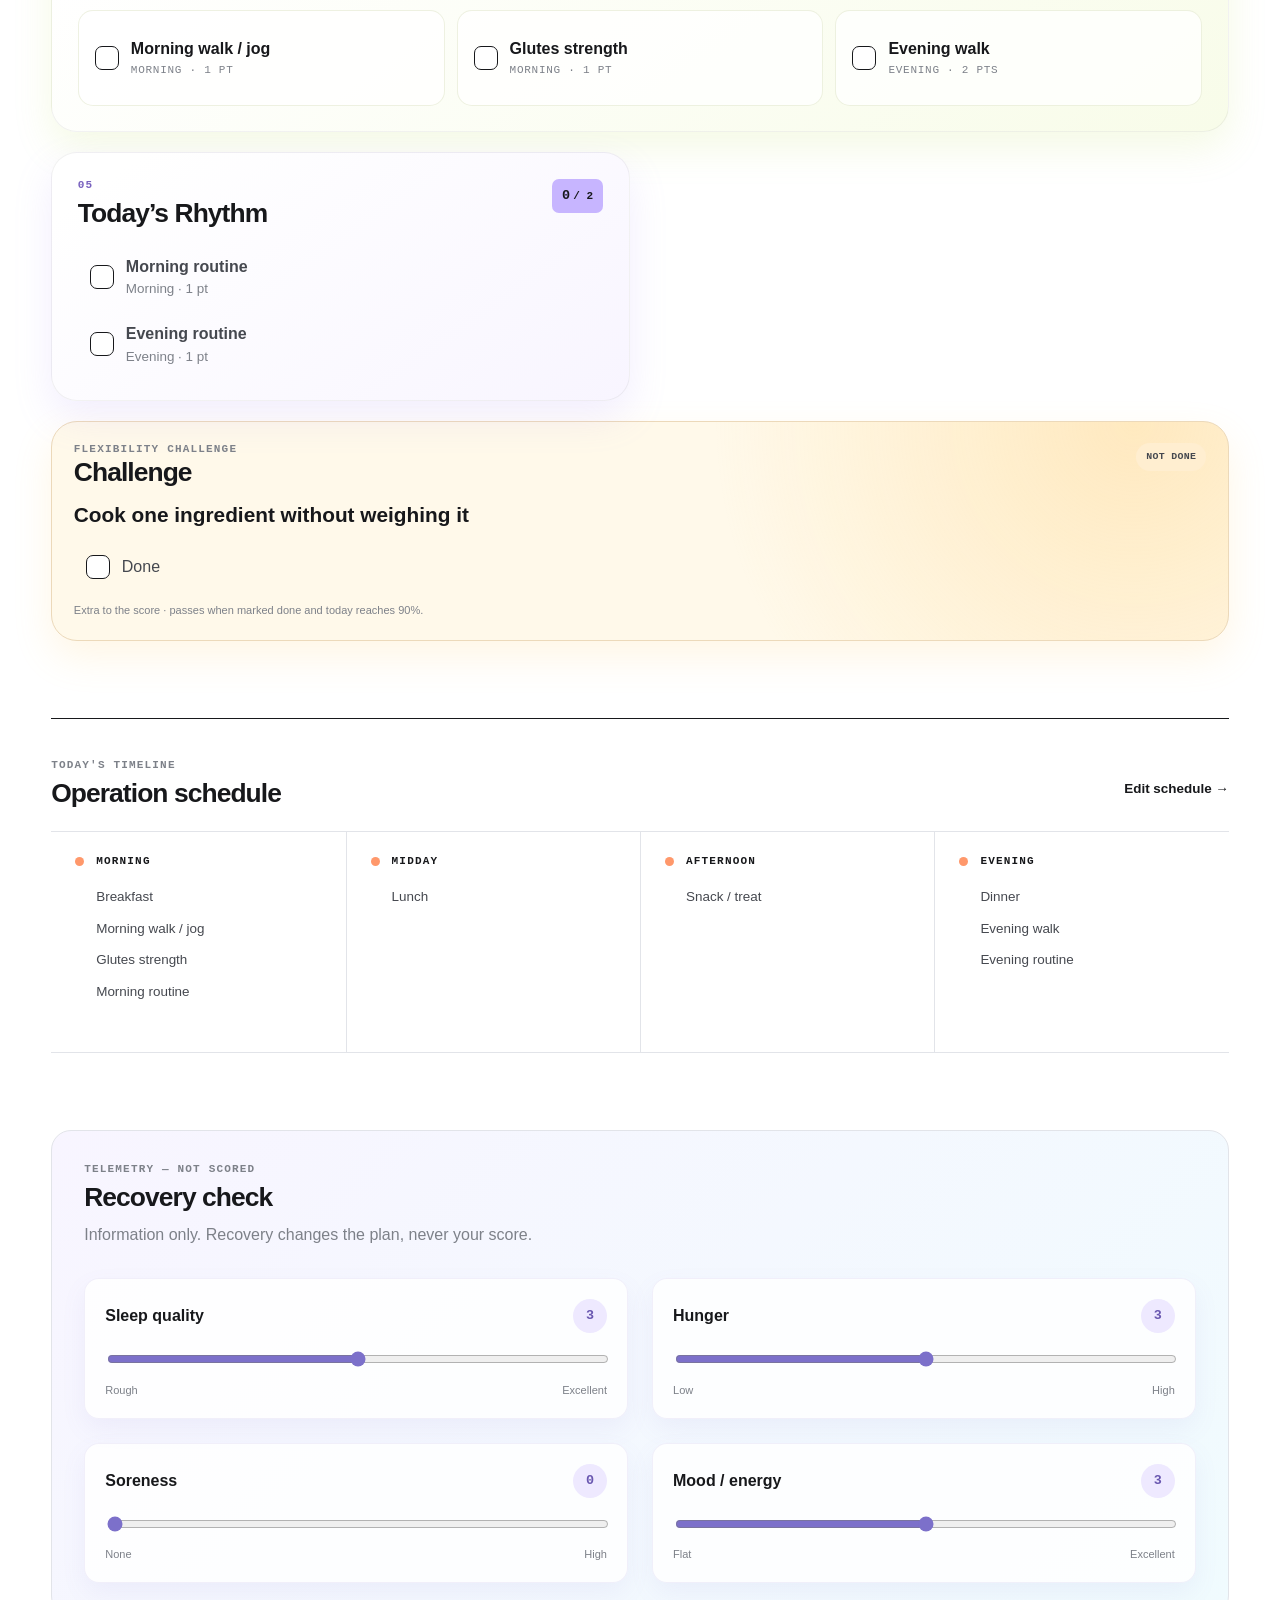
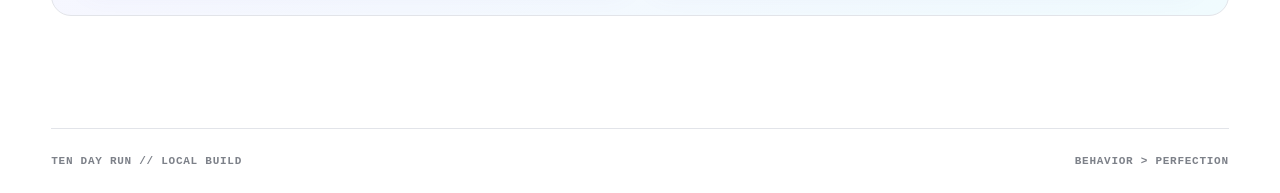
==== commit 4fca0d7b: "Add files via upload 4 day dry run patch" ====
--- a/glow-campaign/index.html
+++ b/glow-campaign/index.html
@@ -450,6 +450,31 @@
               Grazing marked. Meal data is preserved, but Food Rhythm scores 0 / 4.
             </p>
 
+
+            <div class="card-divider"></div>
+
+            <label class="toggle-row toggle-row--warning binge-toggle-row">
+              <span>
+                <strong>Binge / lost track</strong>
+                <small>Marks Food Rhythm and the calorie target as missed. No extra penalty.</small>
+              </span>
+
+              <span class="toggle">
+                <input type="checkbox" id="binge-toggle">
+                <span class="toggle__track"></span>
+              </span>
+            </label>
+
+            <div class="binge-reflection" id="binge-reflection-wrap" hidden>
+              <label for="binge-reflection">Self reflection</label>
+              <textarea
+                id="binge-reflection"
+                rows="4"
+                placeholder="What happened? What do I want to notice or do differently next time?"
+              ></textarea>
+              <small id="binge-reflection-status">Required when binge is marked.</small>
+            </div>
+
           </section>
 
 
@@ -527,7 +552,7 @@
                   class="target-copy"
                   id="calories-target-copy"
                 >
-                  Target 1200–1500 kcal
+                  Full point ≤1600 kcal · 0.9 through 1700
                 </small>
 
               </div>
@@ -880,7 +905,7 @@
 
 
           <!-- =================================================
-            GLOW
+            TODAY'S RHYTHM / SELF CARE
           ================================================== -->
 
           <section
@@ -890,100 +915,51 @@
           >
 
             <header class="card-header">
-
               <div>
                 <p class="eyebrow">05</p>
-                <h2 id="glow-title">Evening self care</h2>
+                <h2 id="glow-title">Today’s Rhythm</h2>
               </div>
 
               <div class="card-score">
                 <strong id="glow-score">0</strong>
-                <span>/ 2</span>
-              </div>
-
+                <span>/ <span id="glow-possible">1</span></span>
+              </div>
             </header>
 
-
-            <div class="habit-list">
-
-              <label class="check-row">
-                <input
-                  type="checkbox"
-                  id="somatoline-checkbox"
-                >
-
-                <span class="custom-checkbox"></span>
-
-                <span>Somatoline</span>
-              </label>
-
-
-              <label class="check-row">
-                <input
-                  type="checkbox"
-                  id="skincare-checkbox"
-                >
-
-                <span class="custom-checkbox"></span>
-
-                <span id="skincare-goal-label">
-                  PM skincare
-                </span>
-              </label>
-
-            </div>
+            <div class="habit-list" id="self-care-list"></div>
 
           </section>
 
 
 
-          <!-- =================================================
-            EVENING DOG WALK
-          ================================================== -->
-
-          <section
-            class="dashboard-card dashboard-card--dog"
-            id="dog-walk-card"
-            aria-labelledby="dog-walk-title"
-          >
-
-            <header class="card-header">
-
-              <div>
-                <p class="eyebrow">06</p>
-                <h2 id="dog-walk-title">Evening Walk</h2>
-              </div>
-
-              <div class="card-score">
-                <strong id="dog-walk-score">0</strong>
-                <span>/ 1</span>
-              </div>
-
-            </header>
-
-
-            <label class="big-check-row">
-
-              <input
-                type="checkbox"
-                id="dog-walk-checkbox"
-              >
-
-              <span class="custom-checkbox"></span>
-
-              <span>
-                <strong>Evening dog walk</strong>
-                <small>
-                  Nervous-system maintenance mission.
-                </small>
-              </span>
-
-            </label>
-
-          </section>
 
         </div>
 
+
+
+        <section
+          class="daily-challenge-card"
+          id="daily-challenge-card"
+          aria-labelledby="daily-challenge-title"
+        >
+          <header class="daily-challenge-card__header">
+            <div>
+              <p class="eyebrow" id="daily-challenge-type">Daily extra</p>
+              <h2 id="daily-challenge-title">Challenge</h2>
+            </div>
+            <span class="daily-challenge-status" id="daily-challenge-status">Not done</span>
+          </header>
+
+          <p class="daily-challenge-copy" id="daily-challenge-copy">—</p>
+
+          <label class="check-row daily-challenge-check">
+            <input type="checkbox" id="challenge-done">
+            <span class="custom-checkbox"></span>
+            <span>Done</span>
+          </label>
+
+          <p class="daily-challenge-rule">Extra to the score · passes when marked done and today reaches 90%.</p>
+        </section>
 
 
         <!-- =====================================================
@@ -1032,9 +1008,10 @@
               </header>
 
               <ul>
-                <li>Jog</li>
-                <li>Glute strength</li>
                 <li>Breakfast</li>
+                <li>Morning walk / jog</li>
+                <li>Glutes strength</li>
+                <li>Morning routine</li>
               </ul>
 
             </section>
@@ -1069,7 +1046,6 @@
 
               <ul>
                 <li>Snack / treat</li>
-                <li>Abs</li>
               </ul>
 
             </section>
@@ -1086,9 +1062,9 @@
               </header>
 
               <ul>
-                <li>Dog walk</li>
                 <li>Dinner</li>
-                <li>PM skincare</li>
+                <li>Evening walk</li>
+                <li>Evening routine</li>
               </ul>
 
             </section>
@@ -1575,6 +1551,23 @@
 
 
 
+        <section
+          class="calorie-trend-panel"
+          aria-labelledby="calorie-trend-title"
+        >
+          <header class="section-header">
+            <div>
+              <p class="eyebrow">Nutrition pattern</p>
+              <h2 id="calorie-trend-title">Calories + binge tracker</h2>
+            </div>
+          </header>
+
+          <div id="calorie-binge-trend" class="calorie-binge-trend">
+            <div class="trend-empty">No calorie or binge data yet</div>
+          </div>
+        </section>
+
+
         <!-- Recovery trend placeholders -->
 
         <section
@@ -1776,8 +1769,8 @@
               >
                 <span>Self care</span>
                 <select id="schedule-self-care-type">
-                  <option value="somatoline">Somatoline</option>
-                  <option value="skincare">Skincare</option>
+                  <option value="morning-routine">Morning routine</option>
+                  <option value="evening-routine">Evening routine</option>
                   <option value="other">Other</option>
                 </select>
               </label>
@@ -1888,22 +1881,22 @@
           <div class="settings-grid">
 
             <label class="field">
-              <span>Minimum calories</span>
+              <span>Full-score calorie ceiling</span>
               <input
                 type="number"
-                id="setting-calories-min"
-                value="1200"
+                id="setting-calories-max"
+                value="1600"
                 min="0"
               >
             </label>
 
 
             <label class="field">
-              <span>Maximum calories</span>
+              <span>0.9 grace ceiling</span>
               <input
                 type="number"
-                id="setting-calories-max"
-                value="1500"
+                id="setting-calories-grace-max"
+                value="1700"
                 min="0"
               >
             </label>
@@ -1975,32 +1968,6 @@
 
 
 
-        <!-- Glow settings -->
-
-        <section
-          class="settings-panel"
-          aria-labelledby="glow-settings-title"
-        >
-
-          <header>
-            <p class="eyebrow">Evening self care</p>
-            <h2 id="glow-settings-title">
-              Habit labels
-            </h2>
-          </header>
-
-
-          <label class="field field--full">
-            <span>Evening skincare label</span>
-
-            <input
-              type="text"
-              id="setting-skincare-label"
-              value="PM skincare"
-            >
-          </label>
-
-        </section>
 
 
 
@@ -2041,7 +2008,7 @@
                 <input
                   type="text"
                   id="setting-reward-legendary"
-                  value="Buy an outfit or piece of clothing I really want"
+                  value="Massage / salon treatment / fancy dinner"
                 >
               </label>
 
@@ -2065,7 +2032,7 @@
                 <input
                   type="text"
                   id="setting-reward-accomplished"
-                  value="Massage / salon / beauty treatment"
+                  value="Rent a car + go somewhere nice"
                 >
               </label>
 
--- a/glow-campaign/css/components.css
+++ b/glow-campaign/css/components.css
@@ -3304,3 +3304,248 @@
   background: rgba(255, 173, 127, 0.16);
   border-color: rgba(180, 93, 61, 0.055);
 }
+
+/* =========================================================
+   TEN DAY RUN — TODAY'S RHYTHM V3
+   Reflection, challenge and calorie/binge trend surfaces.
+========================================================= */
+
+.binge-reflection {
+  margin-top: var(--space-3);
+  padding: var(--space-4);
+  border: 1px solid color-mix(in srgb, var(--coral-strong) 28%, var(--border));
+  border-radius: var(--radius-md);
+  background: var(--coral-faint);
+}
+
+.binge-reflection[hidden] {
+  display: none;
+}
+
+.binge-reflection label {
+  display: block;
+  margin-bottom: var(--space-2);
+  color: var(--ink);
+  font-size: var(--text-sm);
+  font-weight: var(--weight-semibold);
+}
+
+.binge-reflection textarea {
+  width: 100%;
+  min-height: 104px;
+  resize: vertical;
+  padding: 0.8rem 0.9rem;
+  color: var(--ink);
+  background: var(--surface-raised);
+  border: 1px solid var(--border);
+  border-radius: var(--radius-sm);
+  font: inherit;
+  line-height: 1.45;
+}
+
+.binge-reflection textarea:focus {
+  outline: 2px solid color-mix(in srgb, var(--coral-strong) 35%, transparent);
+  outline-offset: 2px;
+  border-color: var(--coral-strong);
+}
+
+#binge-reflection-status {
+  display: block;
+  margin-top: var(--space-2);
+  color: var(--ink-muted);
+  font-size: var(--text-xs);
+}
+
+#binge-reflection-status.is-complete {
+  color: var(--success);
+}
+
+#binge-reflection-status.is-missed {
+  color: var(--danger);
+}
+
+.self-care-row .check-row__copy {
+  display: flex;
+  min-width: 0;
+  flex-direction: column;
+  gap: 2px;
+}
+
+.self-care-row .check-row__copy small {
+  color: var(--ink-muted);
+}
+
+.daily-challenge-card {
+  margin-top: var(--space-5);
+  padding: clamp(1rem, 3vw, 1.35rem);
+  border: 1px solid color-mix(in srgb, var(--butter-strong) 34%, var(--border));
+  border-radius: var(--radius-xl);
+  background:
+    radial-gradient(circle at 92% 0%, color-mix(in srgb, var(--butter) 44%, transparent), transparent 38%),
+    var(--butter-faint);
+  box-shadow: var(--shadow-butter);
+}
+
+.daily-challenge-card__header {
+  display: flex;
+  align-items: flex-start;
+  justify-content: space-between;
+  gap: var(--space-4);
+}
+
+.daily-challenge-card__header h2 {
+  margin-top: 0.18rem;
+}
+
+.daily-challenge-status {
+  flex-shrink: 0;
+  padding: 0.42rem 0.62rem;
+  color: var(--ink-soft);
+  background: color-mix(in srgb, var(--butter) 40%, white);
+  border-radius: var(--radius-pill);
+  font-family: var(--font-mono);
+  font-size: 0.62rem;
+  font-weight: var(--weight-bold);
+  letter-spacing: 0.03em;
+  text-transform: uppercase;
+}
+
+.daily-challenge-status.is-complete {
+  color: #255b43;
+  background: var(--success-soft);
+}
+
+.daily-challenge-status.is-pending {
+  color: #795418;
+  background: var(--warning-soft);
+}
+
+.daily-challenge-copy {
+  max-width: 52rem;
+  margin: var(--space-4) 0;
+  color: var(--ink);
+  font-family: var(--font-display);
+  font-size: clamp(1.05rem, 2.4vw, 1.3rem);
+  font-weight: var(--weight-semibold);
+  line-height: 1.25;
+}
+
+.daily-challenge-check {
+  width: fit-content;
+}
+
+.daily-challenge-rule {
+  margin: var(--space-3) 0 0;
+  color: var(--ink-muted);
+  font-size: var(--text-xs);
+}
+
+.calorie-trend-panel {
+  margin-top: var(--space-6);
+  padding: clamp(1rem, 3vw, 1.35rem);
+  border: 1px solid var(--border);
+  border-radius: var(--radius-xl);
+  background: var(--surface-raised);
+  box-shadow: var(--shadow-sm);
+}
+
+.calorie-binge-trend {
+  margin-top: var(--space-4);
+}
+
+.calorie-trend__legend {
+  display: flex;
+  flex-wrap: wrap;
+  gap: 0.55rem 1rem;
+  color: var(--ink-muted);
+  font-family: var(--font-mono);
+  font-size: 0.62rem;
+  font-weight: var(--weight-semibold);
+}
+
+.calorie-trend__legend span {
+  display: inline-flex;
+  align-items: center;
+  gap: 0.35rem;
+}
+
+.calorie-trend__key {
+  width: 14px;
+  height: 3px;
+  border-radius: var(--radius-pill);
+  background: var(--ink);
+}
+
+.calorie-trend__key--target {
+  background: var(--success);
+}
+
+.calorie-trend__key--grace {
+  background: var(--warning);
+}
+
+.calorie-trend__key--binge {
+  width: 8px;
+  height: 8px;
+  background: var(--coral-strong);
+}
+
+.calorie-trend__chart {
+  height: 180px;
+  margin-top: var(--space-4);
+}
+
+.calorie-trend__svg {
+  display: block;
+  width: 100%;
+  height: 100%;
+  overflow: visible;
+}
+
+.calorie-trend__guide {
+  stroke-width: 1;
+  stroke-dasharray: 3 3;
+  vector-effect: non-scaling-stroke;
+}
+
+.calorie-trend__guide--target {
+  stroke: var(--success);
+}
+
+.calorie-trend__guide--grace {
+  stroke: var(--warning);
+}
+
+.calorie-trend__line {
+  fill: none;
+  stroke: var(--ink);
+  stroke-width: 2.5;
+  stroke-linecap: round;
+  stroke-linejoin: round;
+  vector-effect: non-scaling-stroke;
+}
+
+.calorie-trend__point {
+  fill: var(--surface-raised);
+  stroke: var(--ink);
+  stroke-width: 2;
+  vector-effect: non-scaling-stroke;
+}
+
+.calorie-trend__binge circle {
+  fill: var(--coral-strong);
+  vector-effect: non-scaling-stroke;
+}
+
+.calorie-trend__binge text {
+  fill: white;
+  font-size: 4px;
+  font-family: var(--font-mono);
+  font-weight: 800;
+}
+
+.calorie-trend__days span.is-binge {
+  color: var(--danger);
+  font-weight: var(--weight-bold);
+  opacity: 1;
+}
--- a/glow-campaign/css/mobile-first.css
+++ b/glow-campaign/css/mobile-first.css
@@ -2347,3 +2347,39 @@
     margin-top: 0.25rem;
   }
 }
+
+/* =========================================================
+   TEN DAY RUN — TODAY'S RHYTHM V3 / MOBILE
+========================================================= */
+
+@media (max-width: 820px) {
+  .binge-reflection {
+    padding: 0.85rem;
+  }
+
+  .daily-challenge-card {
+    margin-top: 1rem;
+    border-radius: 20px;
+  }
+
+  .daily-challenge-card__header {
+    align-items: flex-start;
+  }
+
+  .daily-challenge-copy {
+    margin: 0.9rem 0;
+  }
+
+  .calorie-trend-panel {
+    padding: 1rem;
+    border-radius: 20px;
+  }
+
+  .calorie-trend__chart {
+    height: 150px;
+  }
+
+  .calorie-trend__legend {
+    gap: 0.45rem 0.8rem;
+  }
+}
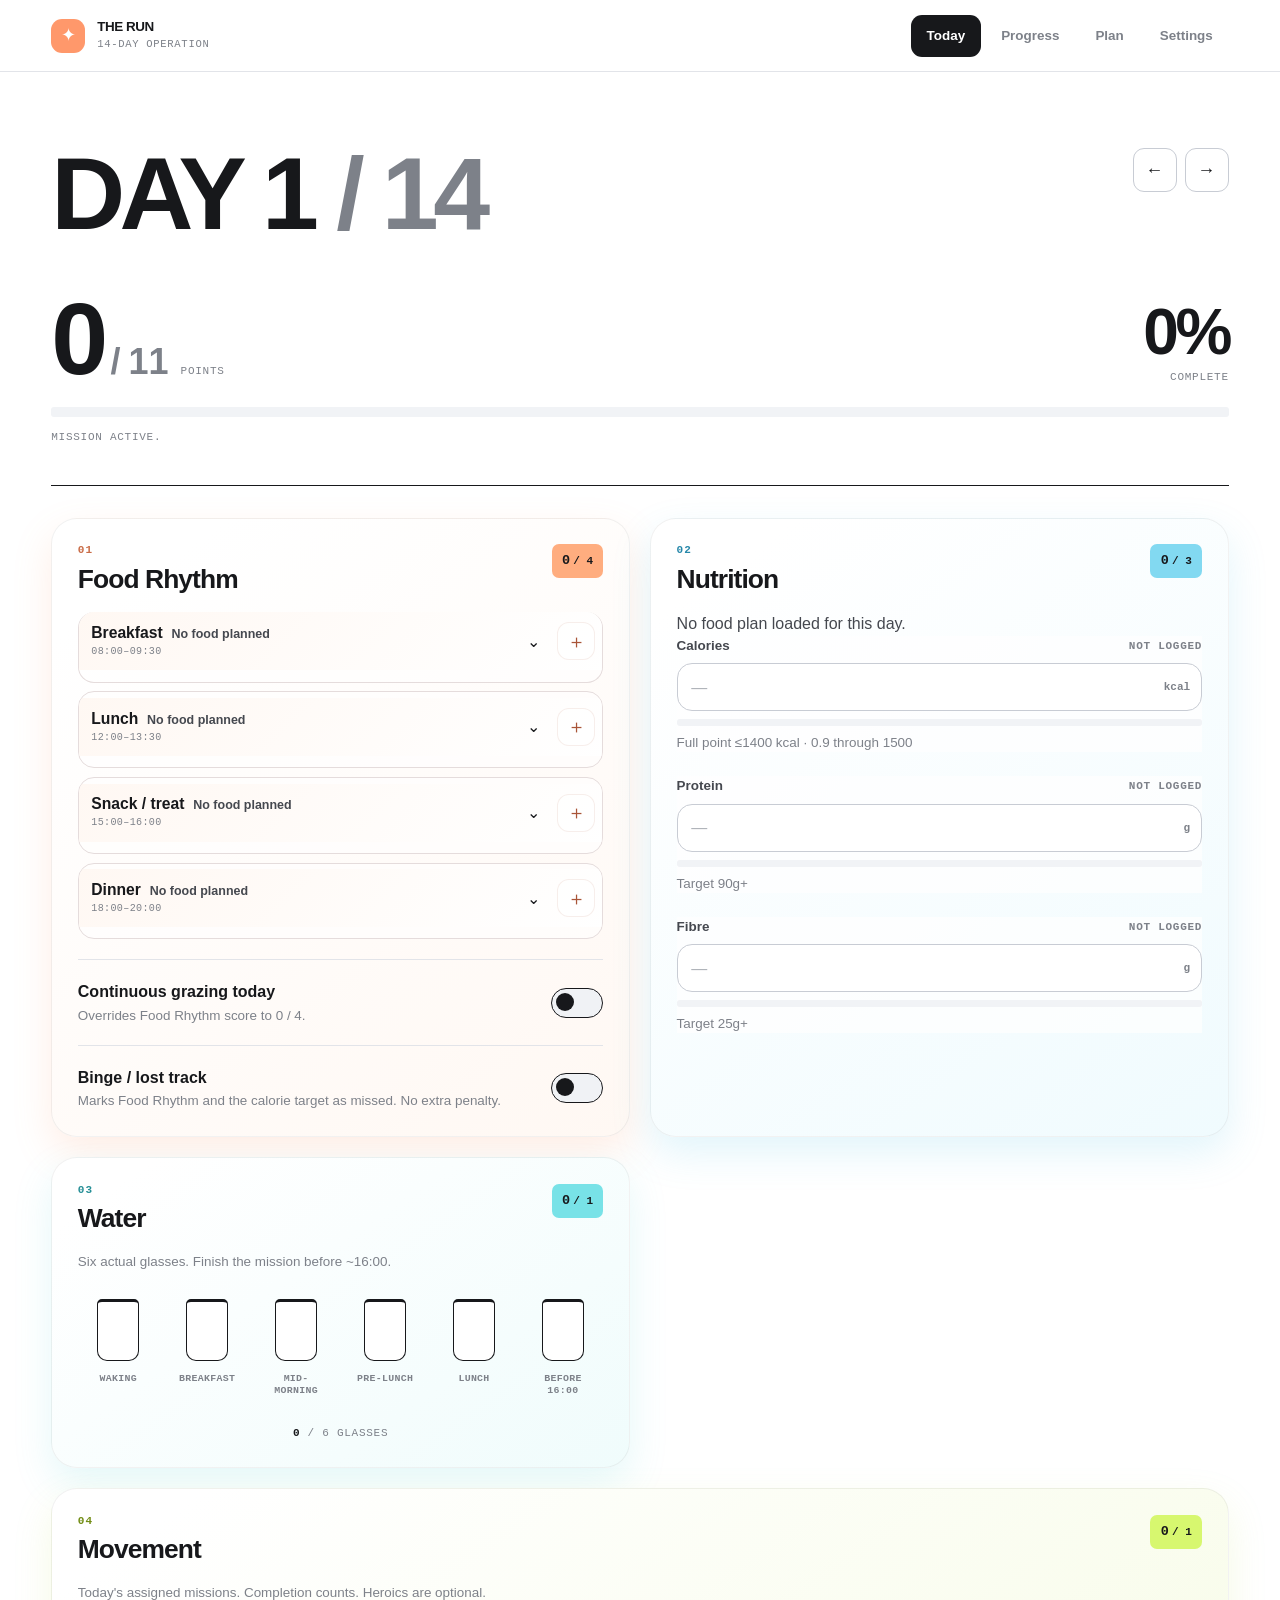
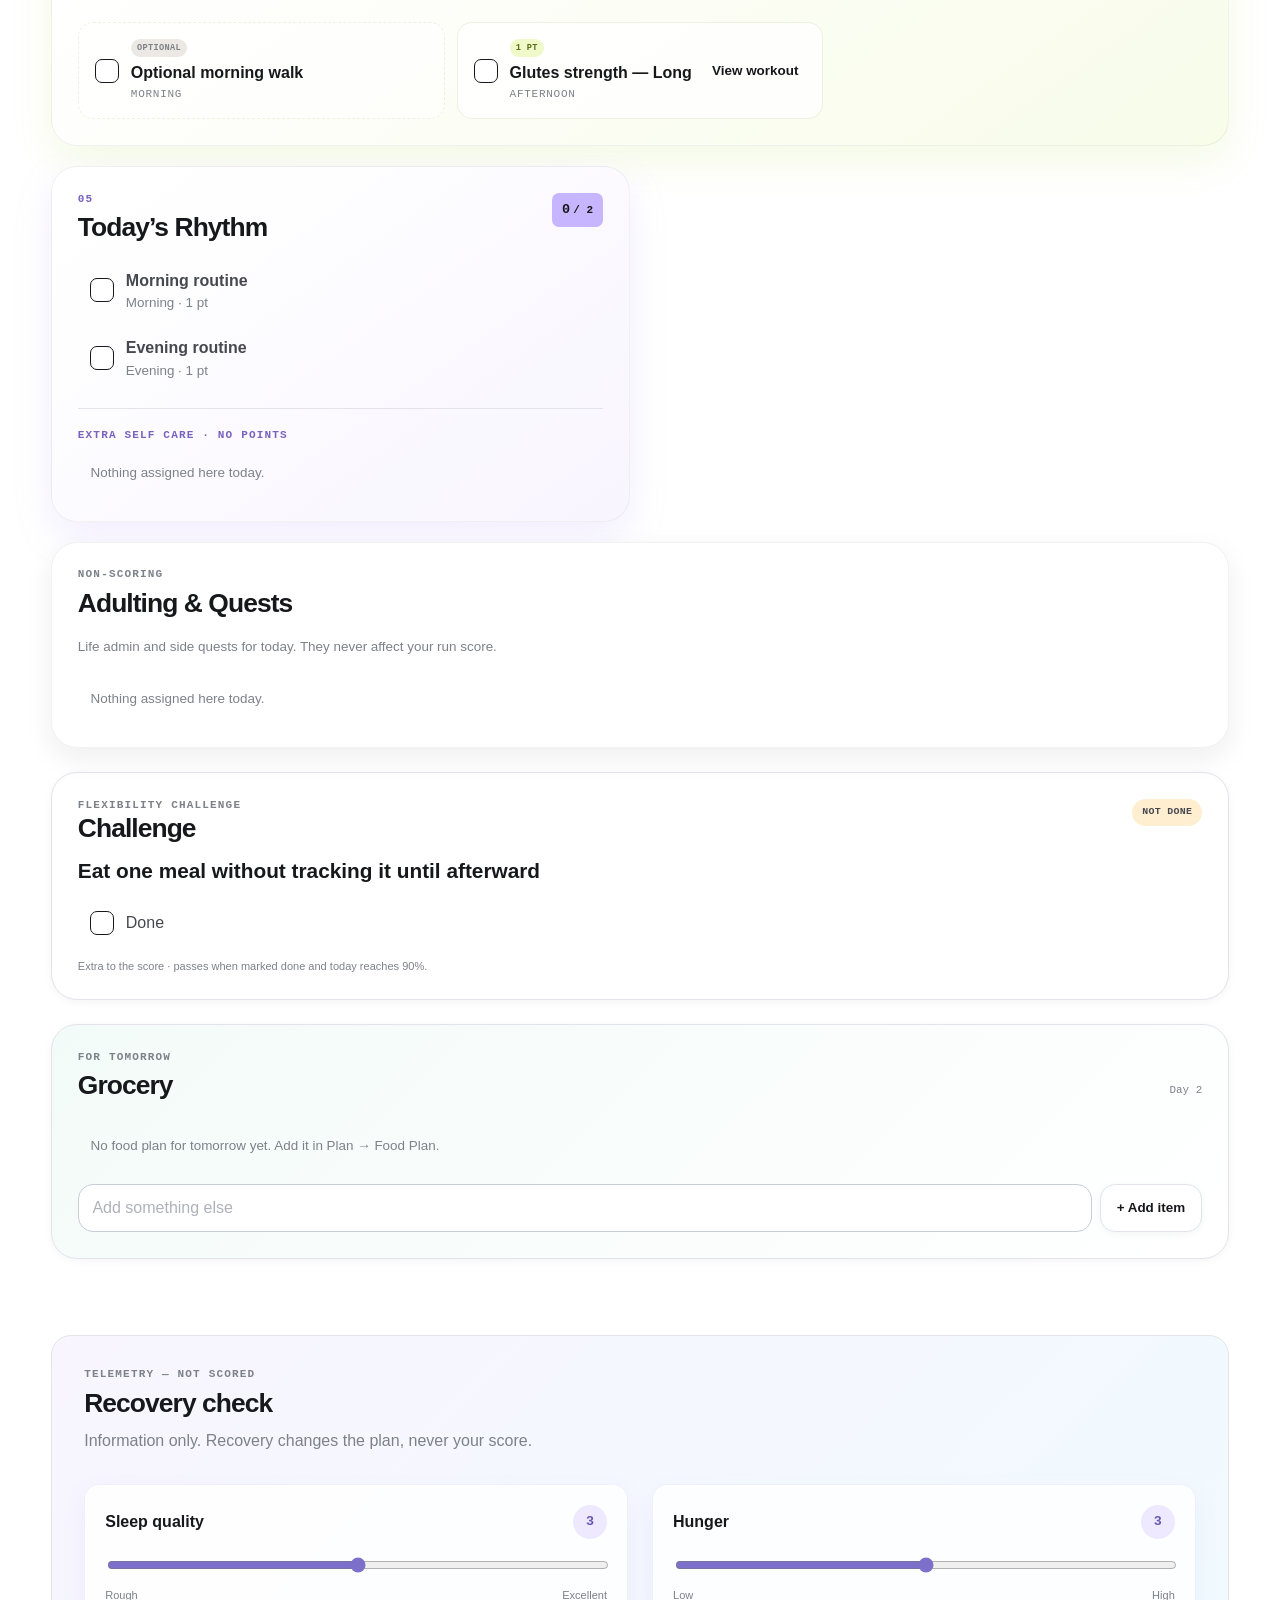
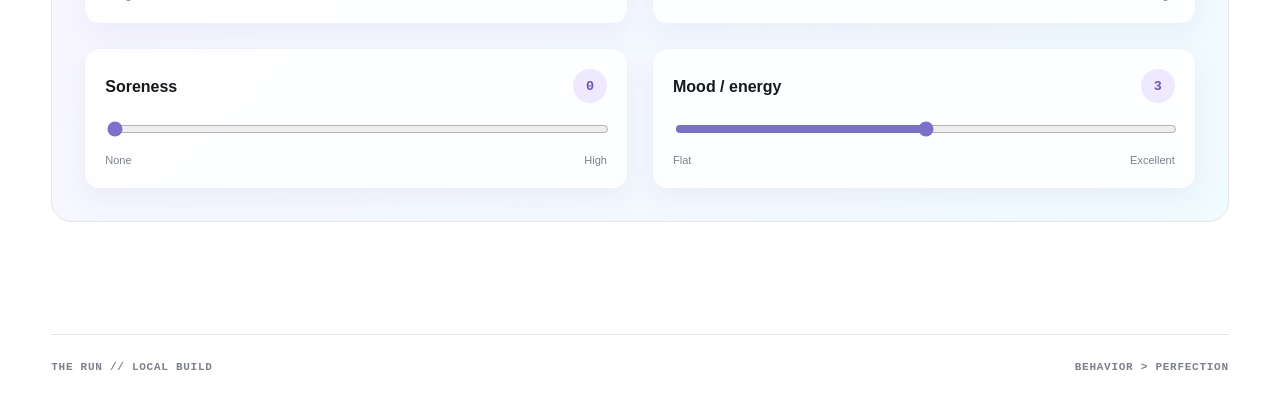
==== commit 9b0a23ef: "Add files via upload V4 - slow down" ====
--- a/glow-campaign/index.html
+++ b/glow-campaign/index.html
@@ -7,16 +7,16 @@
 
   <meta
     name="description"
-    content="A personal 10-day behavioral consistency tracker."
+    content="A personal 14-day behavioral consistency sprint companion."
   >
 
-  <title>Ten Day Run</title>
+  <title>The Run</title>
 
   <!-- Home-screen / web-app metadata -->
   <meta name="theme-color" content="#ffffff">
   <meta name="apple-mobile-web-app-capable" content="yes">
   <meta name="apple-mobile-web-app-status-bar-style" content="default">
-  <meta name="apple-mobile-web-app-title" content="Ten Day Run">
+  <meta name="apple-mobile-web-app-title" content="The Run">
 
   <link rel="manifest" href="manifest.webmanifest">
   <link rel="apple-touch-icon" href="assets/icons/apple-touch-icon.png">
@@ -45,8 +45,8 @@
         <span class="app-brand__mark" aria-hidden="true">✦</span>
 
         <span class="app-brand__text">
-          <strong>Ten Day Run</strong>
-          <small>10-day operation</small>
+          <strong>The Run</strong>
+          <small>14-day operation</small>
         </span>
       </a>
 
@@ -91,9 +91,9 @@
         <button
           class="nav-link"
           type="button"
-          data-view-link="schedule"
+          data-view-link="plan"
         >
-          Schedule
+          Plan
         </button>
 
         <button
@@ -135,12 +135,12 @@
             <div>
               <h1 id="today-title">
                 Day <span id="current-day-number">1</span>
-                <span class="muted">/ 10</span>
+                <span class="muted">/ 14</span>
               </h1>
             </div>
 
 
-            <div class="day-selector" aria-label="10-day run day navigation">
+            <div class="day-selector" aria-label="14-day run day navigation">
 
               <button
                 type="button"
@@ -263,161 +263,77 @@
 
               <section class="meal-log" data-meal-log="breakfast">
                 <div class="meal-log__header meal-log__strip">
-                  <div class="meal-log__identity">
-                    <label class="check-row">
-                      <input
-                        type="checkbox"
-                        data-food-meal="breakfast"
-                      >
-
-                      <span class="custom-checkbox"></span>
-                      <span>Breakfast</span>
-                    </label>
-
-                    <span
-                      class="meal-calories"
-                      data-meal-calories="breakfast"
-                      hidden
-                    ></span>
+                  <button class="meal-collapse-toggle" type="button" data-toggle-meal="breakfast" aria-expanded="false">
+                    <span class="meal-log__identity">
+                      <strong data-meal-title="breakfast">Breakfast</strong>
+                      <span class="meal-summary" data-meal-summary="breakfast">No food planned</span>
+                      <small class="meal-window-state" data-meal-window="breakfast"></small>
+                    </span>
+                    <span class="meal-chevron" aria-hidden="true">⌄</span>
+                  </button>
+                  <div class="meal-log__actions">
+                    <button class="meal-confirm-button" type="button" data-confirm-meal="breakfast" hidden>Mark meal eaten</button>
+                    <button class="meal-add-food" type="button" data-add-food="breakfast" aria-label="Add food to Breakfast" title="Add food"><span aria-hidden="true">＋</span></button>
                   </div>
-
-                  <button
-                    class="meal-add-food"
-                    type="button"
-                    data-add-food="breakfast"
-                    aria-label="Add food to Breakfast"
-                    title="Add food"
-                  >
-                    <span aria-hidden="true">＋</span>
-                  </button>
                 </div>
-
-                <div
-                  class="meal-food-items"
-                  data-meal-items="breakfast"
-                  hidden
-                ></div>
+                <div class="meal-food-items" data-meal-items="breakfast" hidden></div>
               </section>
-
 
               <section class="meal-log" data-meal-log="lunch">
                 <div class="meal-log__header meal-log__strip">
-                  <div class="meal-log__identity">
-                    <label class="check-row">
-                      <input
-                        type="checkbox"
-                        data-food-meal="lunch"
-                      >
-
-                      <span class="custom-checkbox"></span>
-                      <span>Lunch</span>
-                    </label>
-
-                    <span
-                      class="meal-calories"
-                      data-meal-calories="lunch"
-                      hidden
-                    ></span>
+                  <button class="meal-collapse-toggle" type="button" data-toggle-meal="lunch" aria-expanded="false">
+                    <span class="meal-log__identity">
+                      <strong data-meal-title="lunch">Lunch</strong>
+                      <span class="meal-summary" data-meal-summary="lunch">No food planned</span>
+                      <small class="meal-window-state" data-meal-window="lunch"></small>
+                    </span>
+                    <span class="meal-chevron" aria-hidden="true">⌄</span>
+                  </button>
+                  <div class="meal-log__actions">
+                    <button class="meal-confirm-button" type="button" data-confirm-meal="lunch" hidden>Mark meal eaten</button>
+                    <button class="meal-add-food" type="button" data-add-food="lunch" aria-label="Add food to Lunch" title="Add food"><span aria-hidden="true">＋</span></button>
                   </div>
-
-                  <button
-                    class="meal-add-food"
-                    type="button"
-                    data-add-food="lunch"
-                    aria-label="Add food to Lunch"
-                    title="Add food"
-                  >
-                    <span aria-hidden="true">＋</span>
-                  </button>
                 </div>
-
-                <div
-                  class="meal-food-items"
-                  data-meal-items="lunch"
-                  hidden
-                ></div>
+                <div class="meal-food-items" data-meal-items="lunch" hidden></div>
               </section>
-
 
               <section class="meal-log" data-meal-log="snack">
                 <div class="meal-log__header meal-log__strip">
-                  <div class="meal-log__identity">
-                    <label class="check-row">
-                      <input
-                        type="checkbox"
-                        data-food-meal="snack"
-                      >
-
-                      <span class="custom-checkbox"></span>
-                      <span>Snack / treat</span>
-                    </label>
-
-                    <span
-                      class="meal-calories"
-                      data-meal-calories="snack"
-                      hidden
-                    ></span>
+                  <button class="meal-collapse-toggle" type="button" data-toggle-meal="snack" aria-expanded="false">
+                    <span class="meal-log__identity">
+                      <strong data-meal-title="snack">Snack</strong>
+                      <span class="meal-summary" data-meal-summary="snack">No food planned</span>
+                      <small class="meal-window-state" data-meal-window="snack"></small>
+                    </span>
+                    <span class="meal-chevron" aria-hidden="true">⌄</span>
+                  </button>
+                  <div class="meal-log__actions">
+                    <button class="meal-confirm-button" type="button" data-confirm-meal="snack" hidden>Mark meal eaten</button>
+                    <button class="meal-add-food" type="button" data-add-food="snack" aria-label="Add food to Snack" title="Add food"><span aria-hidden="true">＋</span></button>
                   </div>
-
-                  <button
-                    class="meal-add-food"
-                    type="button"
-                    data-add-food="snack"
-                    aria-label="Add food to Snack / treat"
-                    title="Add food"
-                  >
-                    <span aria-hidden="true">＋</span>
-                  </button>
                 </div>
-
-                <div
-                  class="meal-food-items"
-                  data-meal-items="snack"
-                  hidden
-                ></div>
+                <div class="meal-food-items" data-meal-items="snack" hidden></div>
               </section>
-
 
               <section class="meal-log" data-meal-log="dinner">
                 <div class="meal-log__header meal-log__strip">
-                  <div class="meal-log__identity">
-                    <label class="check-row">
-                      <input
-                        type="checkbox"
-                        data-food-meal="dinner"
-                      >
-
-                      <span class="custom-checkbox"></span>
-                      <span>Dinner</span>
-                    </label>
-
-                    <span
-                      class="meal-calories"
-                      data-meal-calories="dinner"
-                      hidden
-                    ></span>
+                  <button class="meal-collapse-toggle" type="button" data-toggle-meal="dinner" aria-expanded="false">
+                    <span class="meal-log__identity">
+                      <strong data-meal-title="dinner">Dinner</strong>
+                      <span class="meal-summary" data-meal-summary="dinner">No food planned</span>
+                      <small class="meal-window-state" data-meal-window="dinner"></small>
+                    </span>
+                    <span class="meal-chevron" aria-hidden="true">⌄</span>
+                  </button>
+                  <div class="meal-log__actions">
+                    <button class="meal-confirm-button" type="button" data-confirm-meal="dinner" hidden>Mark meal eaten</button>
+                    <button class="meal-add-food" type="button" data-add-food="dinner" aria-label="Add food to Dinner" title="Add food"><span aria-hidden="true">＋</span></button>
                   </div>
-
-                  <button
-                    class="meal-add-food"
-                    type="button"
-                    data-add-food="dinner"
-                    aria-label="Add food to Dinner"
-                    title="Add food"
-                  >
-                    <span aria-hidden="true">＋</span>
-                  </button>
                 </div>
-
-                <div
-                  class="meal-food-items"
-                  data-meal-items="dinner"
-                  hidden
-                ></div>
+                <div class="meal-food-items" data-meal-items="dinner" hidden></div>
               </section>
 
             </div>
-
 
             <div class="card-divider"></div>
 
@@ -504,6 +420,8 @@
             </header>
 
 
+
+            <p class="nutrition-plan-summary" id="nutrition-plan-summary">No food plan loaded for this day.</p>
 
             <div class="nutrition-fields">
 
@@ -552,7 +470,7 @@
                   class="target-copy"
                   id="calories-target-copy"
                 >
-                  Full point ≤1600 kcal · 0.9 through 1700
+                  Full point ≤1400 kcal · 0.9 through 1500
                 </small>
 
               </div>
@@ -854,50 +772,27 @@
                 already has visible content.
               -->
 
-              <label class="movement-row">
-                <input
-                  type="checkbox"
-                  data-movement-id="example-jog"
-                >
-
-                <span class="custom-checkbox"></span>
-
+              <div class="movement-row movement-row--optional">
+                <span class="custom-checkbox custom-checkbox--disabled" aria-hidden="true"></span>
                 <span class="movement-row__content">
-                  <strong>Jog</strong>
+                  <span class="movement-badge">OPTIONAL</span>
+                  <strong>Optional morning walk</strong>
                   <small>Morning</small>
                 </span>
-              </label>
-
-
-              <label class="movement-row">
-                <input
-                  type="checkbox"
-                  data-movement-id="example-glute-strength"
-                >
-
+              </div>
+
+              <div class="movement-row">
+                <input type="checkbox" data-movement-id="example-glutes-long">
                 <span class="custom-checkbox"></span>
-
                 <span class="movement-row__content">
-                  <strong>Glute strength</strong>
-                  <small>Morning</small>
-                </span>
-              </label>
-
-
-              <label class="movement-row">
-                <input
-                  type="checkbox"
-                  data-movement-id="example-abs"
-                >
-
-                <span class="custom-checkbox"></span>
-
-                <span class="movement-row__content">
-                  <strong>Abs</strong>
+                  <span class="movement-badge">1 PT</span>
+                  <strong>Glutes strength — Long</strong>
                   <small>Afternoon</small>
                 </span>
-              </label>
-
+                <span class="movement-row__actions">
+                  <button class="text-button" type="button">View workout</button>
+                </span>
+              </div>
             </div>
 
           </section>
@@ -927,11 +822,22 @@
             </header>
 
             <div class="habit-list" id="self-care-list"></div>
+            <div class="card-divider"></div>
+            <div class="extra-task-section">
+              <p class="eyebrow">Extra self care · no points</p>
+              <div class="today-task-list" id="extra-self-care-list"></div>
+            </div>
 
           </section>
 
 
 
+
+          <section class="dashboard-card dashboard-card--wide" id="adulting-quests-card" aria-labelledby="adulting-quests-title">
+            <header class="card-header"><div><p class="eyebrow">Non-scoring</p><h2 id="adulting-quests-title">Adulting &amp; Quests</h2></div></header>
+            <p class="card-intro">Life admin and side quests for today. They never affect your run score.</p>
+            <div class="today-task-list" id="adulting-quests-list"></div>
+          </section>
 
         </div>
 
@@ -962,118 +868,11 @@
         </section>
 
 
-        <!-- =====================================================
-          TODAY'S SCHEDULE
-        ====================================================== -->
-
-        <section
-          class="schedule-preview"
-          aria-labelledby="today-schedule-title"
-        >
-
-          <header class="section-header">
-
-            <div>
-              <p class="eyebrow">Today's timeline</p>
-              <h2 id="today-schedule-title">
-                Operation schedule
-              </h2>
-            </div>
-
-
-            <button
-              class="text-button"
-              type="button"
-              data-view-link="schedule"
-            >
-              Edit schedule →
-            </button>
-
-          </header>
-
-
-          <div
-            class="timeline"
-            id="today-timeline"
-          >
-
-
-            <!-- Morning -->
-
-            <section class="timeline-block">
-
-              <header>
-                <span class="timeline-block__marker"></span>
-                <h3>Morning</h3>
-              </header>
-
-              <ul>
-                <li>Breakfast</li>
-                <li>Morning walk / jog</li>
-                <li>Glutes strength</li>
-                <li>Morning routine</li>
-              </ul>
-
-            </section>
-
-
-
-            <!-- Midday -->
-
-            <section class="timeline-block">
-
-              <header>
-                <span class="timeline-block__marker"></span>
-                <h3>Midday</h3>
-              </header>
-
-              <ul>
-                <li>Lunch</li>
-              </ul>
-
-            </section>
-
-
-
-            <!-- Afternoon -->
-
-            <section class="timeline-block">
-
-              <header>
-                <span class="timeline-block__marker"></span>
-                <h3>Afternoon</h3>
-              </header>
-
-              <ul>
-                <li>Snack / treat</li>
-              </ul>
-
-            </section>
-
-
-
-            <!-- Evening -->
-
-            <section class="timeline-block">
-
-              <header>
-                <span class="timeline-block__marker"></span>
-                <h3>Evening</h3>
-              </header>
-
-              <ul>
-                <li>Dinner</li>
-                <li>Evening walk</li>
-                <li>Evening routine</li>
-              </ul>
-
-            </section>
-
-          </div>
-
+        <section class="grocery-card" id="tomorrow-grocery-card" aria-labelledby="tomorrow-grocery-title">
+          <header class="section-header"><div><p class="eyebrow">For tomorrow</p><h2 id="tomorrow-grocery-title">Grocery</h2></div><span class="grocery-target-day" id="grocery-target-day"></span></header>
+          <div class="grocery-list" id="tomorrow-grocery-list"></div>
+          <div class="grocery-add"><input type="text" id="grocery-manual-input" placeholder="Add something else" autocomplete="off"><button type="button" class="secondary-button" id="grocery-manual-add">+ Add item</button></div>
         </section>
-
-
 
         <!-- =====================================================
           RECOVERY
@@ -1249,12 +1048,12 @@
 
 
         <!-- =====================================================
-          DAY 10 MEASUREMENTS
+          DAY 14 MEASUREMENTS
         ====================================================== -->
 
         <section
           class="measurements-panel"
-          id="day-10-measurements"
+          id="day-14-measurements"
           aria-labelledby="measurements-title"
           hidden
         >
@@ -1262,7 +1061,7 @@
           <header class="section-header">
 
             <div>
-              <p class="eyebrow">Day 10 — information only</p>
+              <p class="eyebrow">Day 14 — information only</p>
               <h2 id="measurements-title">
                 Final tracking
               </h2>
@@ -1412,9 +1211,7 @@
               0 / 0 pts
             </span>
 
-            <span>
-              overall completion
-            </span>
+            <span id="campaign-day-label">Day 1 / 14</span>
 
           </div>
 
@@ -1450,7 +1247,7 @@
             <div>
               <p class="eyebrow">Behavior board</p>
               <h2 id="campaign-board-title">
-                10-day map
+                14-day map
               </h2>
             </div>
 
@@ -1529,6 +1326,30 @@
                   <th scope="col">
                     <button type="button" data-day-select="10">
                       D10
+                    </button>
+                  </th>
+
+                  <th scope="col">
+                    <button type="button" data-day-select="11">
+                      D11
+                    </button>
+                  </th>
+
+                  <th scope="col">
+                    <button type="button" data-day-select="12">
+                      D12
+                    </button>
+                  </th>
+
+                  <th scope="col">
+                    <button type="button" data-day-select="13">
+                      D13
+                    </button>
+                  </th>
+
+                  <th scope="col">
+                    <button type="button" data-day-select="14">
+                      D14
                     </button>
                   </th>
 
@@ -1568,6 +1389,30 @@
         </section>
 
 
+        <section class="progress-summary-grid">
+          <article class="progress-mini-card"><span>Challenge history</span><div id="challenge-history-strip" class="challenge-history-strip"></div></article>
+          <article class="progress-mini-card"><span>Training</span><strong id="training-progress-summary">0 / 0 required blocks</strong></article>
+        </section>
+
+        <section class="final-reward-panel" id="final-reward-panel" hidden aria-labelledby="reward-title">
+          <header class="section-header"><div><p class="eyebrow">Sprint outcome</p><h2 id="reward-title">Sprint complete</h2></div></header>
+          <p id="reward-description"></p>
+        </section>
+
+        <section class="archive-panel" aria-labelledby="archive-title">
+          <header class="section-header"><div><p class="eyebrow">Sprint history</p><h2 id="archive-title">Previous runs</h2></div></header>
+          <div id="archive-comparison"></div>
+        </section>
+
+        <section class="sprint-end-panel" id="sprint-end-panel" hidden aria-labelledby="sprint-end-title">
+          <header class="section-header"><div><p class="eyebrow">14 days complete</p><h2 id="sprint-end-title">Start the next sprint</h2></div></header>
+          <p>Archive this sprint as a summary and begin fresh. Unfinished one-off Brain Dump tasks return as unscheduled; daily repeats carry forward.</p>
+          <div class="sprint-end-actions">
+            <button class="primary-button" type="button" id="start-next-empty">Start with no food plan</button>
+            <button class="secondary-button" type="button" id="start-next-reuse">Reuse previous food plan</button>
+          </div>
+        </section>
+
         <!-- Recovery trend placeholders -->
 
         <section
@@ -1624,212 +1469,41 @@
 
 
       <!-- =======================================================
-        SCHEDULE VIEW
+        PLAN VIEW
       ======================================================== -->
-
-      <section
-        class="app-view"
-        id="view-schedule"
-        data-view="schedule"
-        aria-labelledby="schedule-title"
-        hidden
-      >
-
-        <header class="view-header">
-
-          <div>
-            <p class="eyebrow">
-              Run planner
-            </p>
-
-            <h1 id="schedule-title">
-              Schedule
-            </h1>
-
-            <p class="view-description">
-              Change workout placement and daily timing without touching the code.
-            </p>
+      <section class="app-view" id="view-plan" data-view="plan" aria-labelledby="plan-title" hidden>
+        <header class="view-header"><div><p class="eyebrow">Sprint planner</p><h1 id="plan-title">Plan</h1><p class="view-description">Empty your head, see the training structure, and shape the 14-day food plan.</p></div></header>
+        <div class="plan-section-tabs" id="plan-section-tabs" role="tablist" aria-label="Plan sections">
+          <button type="button" data-plan-section="brain-dump" class="is-active" role="tab">Brain Dump</button>
+          <button type="button" data-plan-section="training" role="tab">Training</button>
+          <button type="button" data-plan-section="food-plan" role="tab">Food Plan</button>
+        </div>
+
+        <section class="plan-panel" id="brain-dump-panel">
+          <header class="section-header"><div><p class="eyebrow">Get it out of your head</p><h2>Brain Dump</h2></div></header>
+          <div class="brain-capture"><textarea id="brain-dump-input" rows="2" placeholder="What’s in your head?"></textarea><button class="primary-button" type="button" id="brain-dump-add">Add</button></div>
+          <p class="plan-help">Add first. Then assign Self care, Adulting or Side projects &amp; quests and choose a sprint day or Repeat every day.</p>
+          <div class="brain-dump-list" id="brain-dump-list"></div>
+        </section>
+
+        <section class="plan-panel" id="training-plan-panel" hidden>
+          <header class="section-header"><div><p class="eyebrow">Two-week cycle</p><h2>Training plan</h2></div></header>
+          <p class="plan-help">Days 8–14 repeat the first week. Optional walks and protect-sleep blocks never score.</p>
+          <div class="training-plan-list" id="training-plan-list"></div>
+        </section>
+
+        <section class="plan-panel" id="food-plan-panel" hidden>
+          <header class="section-header"><div><p class="eyebrow">14-day diet</p><h2>Food plan</h2></div></header>
+          <div class="diet-import-card">
+            <div><strong>Import CSV</strong><p>One row per ingredient: day, meal, meal_name, ingredient, quantity, unit, optional grams/kcal/protein/fibre/notes.</p></div>
+            <div class="diet-import-actions"><label class="secondary-button file-button">Choose CSV<input type="file" id="diet-csv-file" accept=".csv,text/csv"></label><button class="text-button" type="button" id="diet-template-download">Download template</button></div>
+            <p id="diet-import-status">No diet plan loaded yet.</p><ul id="diet-import-preview" class="diet-import-preview"></ul>
+            <button class="primary-button" type="button" id="diet-import-replace" hidden>Replace food plan</button>
           </div>
-
-        </header>
-
-
-        <!-- Day tabs -->
-
-        <div
-          class="day-tabs"
-          id="schedule-day-tabs"
-          role="tablist"
-          aria-label="Schedule days"
-        >
-
-          <button type="button" role="tab" data-schedule-day="1">
-            D1
-          </button>
-
-          <button type="button" role="tab" data-schedule-day="2">
-            D2
-          </button>
-
-          <button type="button" role="tab" data-schedule-day="3">
-            D3
-          </button>
-
-          <button type="button" role="tab" data-schedule-day="4">
-            D4
-          </button>
-
-          <button type="button" role="tab" data-schedule-day="5">
-            D5
-          </button>
-
-          <button type="button" role="tab" data-schedule-day="6">
-            D6
-          </button>
-
-          <button type="button" role="tab" data-schedule-day="7">
-            D7
-          </button>
-
-          <button type="button" role="tab" data-schedule-day="8">
-            D8
-          </button>
-
-          <button type="button" role="tab" data-schedule-day="9">
-            D9
-          </button>
-
-          <button type="button" role="tab" data-schedule-day="10">
-            D10
-          </button>
-
-        </div>
-
-
-        <section
-          class="schedule-editor"
-          id="schedule-editor"
-        >
-
-          <header class="schedule-editor__header">
-
-            <div>
-              <p class="eyebrow">
-                Editing
-              </p>
-
-              <h2>
-                Day
-                <span id="schedule-editor-day-number">
-                  1
-                </span>
-              </h2>
-            </div>
-
-
-            <button
-              class="primary-button"
-              type="button"
-              id="add-schedule-item-button"
-            >
-              Add activity
-            </button>
-
-          </header>
-
-
-          <div
-            class="schedule-add-panel"
-            id="schedule-add-panel"
-            hidden
-          >
-            <div class="schedule-add-panel__grid">
-
-              <label class="schedule-add-field">
-                <span>Group</span>
-                <select id="schedule-activity-category">
-                  <option value="movement">Training</option>
-                  <option value="glow">Self care</option>
-                  <option value="custom">Other</option>
-                </select>
-              </label>
-
-              <label
-                class="schedule-add-field"
-                id="schedule-training-field"
-              >
-                <span>Training</span>
-                <select id="schedule-training-type"></select>
-              </label>
-
-              <label
-                class="schedule-add-field"
-                id="schedule-self-care-field"
-                hidden
-              >
-                <span>Self care</span>
-                <select id="schedule-self-care-type">
-                  <option value="morning-routine">Morning routine</option>
-                  <option value="evening-routine">Evening routine</option>
-                  <option value="other">Other</option>
-                </select>
-              </label>
-
-              <label
-                class="schedule-add-field"
-                id="schedule-custom-field"
-                hidden
-              >
-                <span>Activity</span>
-                <input
-                  type="text"
-                  id="schedule-custom-label"
-                  placeholder="Name this activity"
-                  autocomplete="off"
-                >
-              </label>
-
-              <label class="schedule-add-field">
-                <span>Time</span>
-                <select id="schedule-activity-period"></select>
-              </label>
-
-            </div>
-
-            <div class="schedule-add-panel__actions">
-              <button
-                class="secondary-button"
-                type="button"
-                id="cancel-schedule-activity-button"
-              >
-                Cancel
-              </button>
-
-              <button
-                class="primary-button"
-                type="button"
-                id="confirm-schedule-activity-button"
-              >
-                Add to Day <span id="schedule-add-day-number">1</span>
-              </button>
-            </div>
-          </div>
-
-
-          <div
-            class="schedule-editor__blocks"
-            id="schedule-editor-blocks"
-          >
-
-            <!-- Rendered by schedule-view.js -->
-
-          </div>
-
+          <div class="day-tabs day-tabs--scroll" id="food-plan-day-tabs"></div>
+          <div id="food-plan-day-content" class="food-plan-day-content"></div>
         </section>
-
       </section>
-
-
 
       <!-- =======================================================
         SETTINGS VIEW
@@ -1885,9 +1559,10 @@
               <input
                 type="number"
                 id="setting-calories-max"
-                value="1600"
+                value="1400"
                 min="0"
-              >
+
+                readonly>
             </label>
 
 
@@ -1896,9 +1571,10 @@
               <input
                 type="number"
                 id="setting-calories-grace-max"
-                value="1700"
+                value="1500"
                 min="0"
-              >
+
+                readonly>
             </label>
 
 
@@ -1937,6 +1613,17 @@
 
 
 
+        <section class="settings-panel" aria-labelledby="meal-window-settings-title">
+          <header><p class="eyebrow">Food rhythm</p><h2 id="meal-window-settings-title">Meal windows</h2></header>
+          <p class="settings-help">Guidance only — windows never affect points or block logging.</p>
+          <div class="meal-window-settings">
+            <label>Breakfast <span><input type="time" id="setting-window-breakfast-start"><span>to</span><input type="time" id="setting-window-breakfast-end"></span></label>
+            <label>Lunch <span><input type="time" id="setting-window-lunch-start"><span>to</span><input type="time" id="setting-window-lunch-end"></span></label>
+            <label>Snack <span><input type="time" id="setting-window-snack-start"><span>to</span><input type="time" id="setting-window-snack-end"></span></label>
+            <label>Dinner <span><input type="time" id="setting-window-dinner-start"><span>to</span><input type="time" id="setting-window-dinner-end"></span></label>
+          </div>
+        </section>
+
         <!-- Water settings -->
 
         <section
@@ -2146,7 +1833,7 @@
     <footer class="app-footer">
 
       <span>
-        TEN DAY RUN // LOCAL BUILD
+        THE RUN // LOCAL BUILD
       </span>
 
       <span>
@@ -2230,7 +1917,7 @@
           </div>
 
           <small>
-            Search checks foods saved on this device first, then Open Food Facts.
+            Search checks foods saved on this device first, then generic foods and packaged products online.
           </small>
         </form>
 
@@ -2478,6 +2165,17 @@
     MODAL
   ============================================================ -->
 
+  <dialog class="workout-detail-dialog" id="workout-detail-dialog">
+    <div class="workout-detail-sheet"><header><div><p class="eyebrow">Training details</p><h2 id="workout-detail-title">Workout</h2></div><button class="icon-button" type="button" id="workout-detail-close" aria-label="Close workout">×</button></header><p id="workout-detail-style"></p><p class="workout-equipment"><strong>Equipment</strong> <span id="workout-detail-equipment"></span></p><div id="workout-detail-body" class="workout-detail-body"></div></div>
+  </dialog>
+
+  <dialog class="ingredient-editor-dialog" id="ingredient-editor-dialog">
+    <div class="ingredient-editor-sheet"><header><div><p class="eyebrow">Food plan</p><h2 id="ingredient-editor-title">Ingredient</h2></div><button class="icon-button" type="button" id="ingredient-editor-close" aria-label="Close">×</button></header>
+      <div class="ingredient-editor-grid"><label>Ingredient<input id="ingredient-name" type="text"></label><label>Quantity<input id="ingredient-quantity" type="number" step="0.1"></label><label>Unit<input id="ingredient-unit" type="text" placeholder="g, ml, piece"></label><label>Grams (optional)<input id="ingredient-grams" type="number" step="0.1"></label><label>Calories<input id="ingredient-kcal" type="number" step="0.1"></label><label>Protein g<input id="ingredient-protein" type="number" step="0.1"></label><label>Fibre g<input id="ingredient-fibre" type="number" step="0.1"></label><label class="field--full">Notes<textarea id="ingredient-notes" rows="3"></textarea></label></div>
+      <div class="dialog-actions"><button class="secondary-button" type="button" id="ingredient-editor-cancel">Cancel</button><button class="primary-button" type="button" id="ingredient-editor-save">Save ingredient</button></div>
+    </div>
+  </dialog>
+
   <dialog
     class="app-dialog"
     id="app-dialog"
@@ -2549,14 +2247,19 @@
 
   <script src="js/defaults.js"></script>
   <script src="js/storage.js"></script>
+  <script src="js/scoring.js"></script>
   <script src="js/state.js"></script>
-  <script src="js/scoring.js"></script>
   <script src="js/food-library.js"></script>
   <script src="js/food-log.js"></script>
+  <script src="js/diet-plan.js"></script>
+  <script src="js/brain-dump.js"></script>
+  <script src="js/training-plan.js"></script>
+  <script src="js/meal-windows.js"></script>
+  <script src="js/sprint-archive.js"></script>
   <script src="js/navigation.js"></script>
   <script src="js/day-view.js"></script>
   <script src="js/overview-view.js"></script>
-  <script src="js/schedule-view.js"></script>
+  <script src="js/plan-view.js"></script>
   <script src="js/settings-view.js"></script>
   <script src="js/recovery.js"></script>
   <script src="js/import-export.js"></script>
--- a/glow-campaign/css/components.css
+++ b/glow-campaign/css/components.css
@@ -3549,3 +3549,495 @@
   font-weight: var(--weight-bold);
   opacity: 1;
 }
+
+/* =========================================================
+   THE RUN v3.0 — PLAN / FOOD / TASK / TRAINING SURFACES
+========================================================= */
+
+/* Meal plan rows: compact by default, expandable without visual noise. */
+.meal-log {
+  border: 1px solid color-mix(in srgb, var(--peach-strong) 10%, var(--border));
+  border-radius: 16px;
+  overflow: hidden;
+  background: rgba(255,255,255,0.62);
+}
+
+.meal-log + .meal-log { margin-top: 0.55rem; }
+
+.meal-log__strip {
+  padding: 0;
+  border: 0;
+  border-radius: 0;
+  background: linear-gradient(135deg, var(--peach-faint), rgba(255,255,255,0.94));
+}
+
+.meal-collapse-toggle {
+  display: flex;
+  align-items: center;
+  gap: 0.6rem;
+  flex: 1 1 auto;
+  min-width: 0;
+  min-height: 58px;
+  padding: 0.72rem 0.35rem 0.72rem 0.78rem;
+  color: var(--ink);
+  text-align: left;
+  background: transparent;
+  border: 0;
+}
+
+.meal-log__identity {
+  display: grid;
+  grid-template-columns: auto minmax(0, 1fr);
+  align-items: baseline;
+  column-gap: 0.55rem;
+  row-gap: 0.16rem;
+  min-width: 0;
+}
+
+.meal-log__identity > strong {
+  font-size: 0.98rem;
+  line-height: 1.2;
+  white-space: nowrap;
+}
+
+.meal-summary {
+  min-width: 0;
+  color: var(--ink-soft);
+  font-size: 0.78rem;
+  font-weight: var(--weight-semibold);
+  line-height: 1.2;
+}
+
+.meal-window-state {
+  grid-column: 1 / -1;
+  color: var(--ink-muted);
+  font-family: var(--font-mono);
+  font-size: 0.63rem;
+  letter-spacing: 0.035em;
+  text-transform: uppercase;
+}
+
+.meal-window-state[data-window-state="open"] { color: var(--success); }
+.meal-window-state[data-window-state="outside"] { color: var(--warning); }
+
+.meal-chevron {
+  flex: 0 0 auto;
+  transition: transform 160ms ease;
+}
+
+.meal-log.is-expanded .meal-chevron { transform: rotate(180deg); }
+
+.meal-log__actions {
+  display: flex;
+  align-items: center;
+  gap: 0.35rem;
+  padding-right: 0.45rem;
+}
+
+.meal-confirm-button {
+  min-height: 36px;
+  padding: 0.45rem 0.66rem;
+  border: 1px solid rgba(23,24,27,0.08);
+  border-radius: var(--radius-pill);
+  background: rgba(255,255,255,0.72);
+  color: var(--ink);
+  font-size: 0.72rem;
+  font-weight: var(--weight-semibold);
+}
+
+.meal-confirm-button:disabled {
+  color: var(--success);
+  opacity: 1;
+}
+
+.meal-add-food {
+  width: 38px;
+  height: 38px;
+  min-height: 38px;
+  padding: 0;
+  border-radius: 12px;
+  border: 1px solid rgba(23,24,27,0.08);
+  background: rgba(255,255,255,0.74);
+  font-size: 1rem;
+}
+
+.meal-food-items {
+  margin: 0;
+  padding: 0.5rem;
+  border-top: 1px solid rgba(23,24,27,0.055);
+  background: #fff;
+}
+
+.meal-food-item {
+  display: grid;
+  grid-template-columns: auto minmax(0,1fr);
+  align-items: center;
+  gap: 0.65rem;
+  min-height: 58px;
+  padding: 0.66rem 0.72rem;
+  background: var(--surface);
+}
+
+.meal-food-item__eaten {
+  display: grid;
+  place-items: center;
+  min-width: 28px;
+  min-height: 40px;
+}
+
+.meal-food-item__main {
+  min-width: 0;
+  text-align: left;
+}
+
+.meal-food-item__main > strong {
+  display: block;
+  margin-bottom: 0.22rem;
+  font-size: 0.92rem;
+}
+
+.meal-food-item__main small {
+  display: flex;
+  flex-wrap: wrap;
+  gap: 0.24rem 0.55rem;
+  color: var(--ink-muted);
+  font-size: 0.67rem;
+}
+
+.food-review-chip {
+  padding: 0.1rem 0.35rem;
+  border-radius: var(--radius-pill);
+  color: var(--warning);
+  background: var(--warning-soft);
+  font-weight: var(--weight-semibold);
+}
+
+.meal-empty-state,
+.task-empty,
+.plan-empty-inline {
+  margin: 0;
+  padding: 0.8rem;
+  color: var(--ink-muted);
+  font-size: var(--text-sm);
+}
+
+/* Dual-action swipe rows. */
+.meal-food-swipe,
+.brain-task-swipe,
+.plan-ingredient-swipe {
+  --swipe-action-width: 168px;
+}
+
+.swipe-row__action--dual {
+  display: grid;
+  grid-template-columns: 1fr 1fr;
+  background: var(--danger);
+}
+
+.swipe-edit-button,
+.swipe-delete-button {
+  min-width: 0;
+  border: 0;
+  border-radius: 0;
+  font-family: var(--font-sans);
+  font-size: 0.72rem;
+  font-weight: var(--weight-bold);
+  letter-spacing: 0;
+  text-transform: none;
+}
+
+.swipe-edit-button {
+  display: grid;
+  place-items: center;
+  color: var(--ink);
+  background: var(--stone-soft);
+}
+
+/* Today non-scoring tasks. */
+.extra-task-section { display: grid; gap: 0.5rem; }
+.today-task-list { display: grid; gap: 0.5rem; }
+.today-task-row {
+  display: grid;
+  grid-template-columns: minmax(0,1fr) auto;
+  gap: 0.5rem;
+  align-items: center;
+  padding: 0.68rem 0.72rem;
+  border: 1px solid var(--border);
+  border-radius: 13px;
+  background: rgba(255,255,255,0.72);
+}
+.today-task-row > label {
+  display: grid;
+  grid-template-columns: auto minmax(0,1fr);
+  gap: 0.6rem;
+  align-items: center;
+  min-width: 0;
+}
+.today-task-row__copy { display: grid; gap: 0.18rem; min-width: 0; }
+.today-task-row__copy strong { font-size: 0.9rem; line-height: 1.25; }
+.today-task-row__copy small { color: var(--ink-muted); font-size: 0.65rem; }
+.task-category {
+  width: max-content;
+  padding: 0.18rem 0.42rem;
+  border-radius: var(--radius-pill);
+  font-family: var(--font-mono);
+  font-size: 0.56rem !important;
+  font-weight: var(--weight-bold);
+  letter-spacing: 0.04em;
+  text-transform: uppercase;
+}
+.task-category--self-care { background: var(--lilac-soft); color: #6456a6 !important; }
+.task-category--adulting { background: var(--stone-soft); color: var(--stone-strong) !important; }
+.task-category--quests { background: var(--butter-soft); color: #8b651f !important; }
+.task-tomorrow { white-space: nowrap; font-size: 0.7rem; }
+
+/* Tomorrow grocery. */
+.grocery-card,
+.daily-challenge-card,
+.calorie-trend-panel,
+.archive-panel,
+.sprint-end-panel {
+  margin-top: var(--space-6);
+  padding: var(--card-padding);
+  border: 1px solid var(--border);
+  border-radius: var(--radius-xl);
+  background: var(--surface);
+  box-shadow: var(--shadow-xs);
+}
+.grocery-card { background: linear-gradient(135deg, var(--mint-faint), #fff); }
+.grocery-list { display: grid; gap: 0.38rem; margin-top: var(--space-4); }
+.grocery-row {
+  display: grid;
+  grid-template-columns: auto minmax(0,1fr);
+  align-items: center;
+  gap: 0.6rem;
+  padding: 0.58rem 0.65rem;
+  border-radius: 12px;
+  background: rgba(255,255,255,0.72);
+}
+.grocery-row small { display: block; color: var(--ink-muted); margin-top: 0.08rem; }
+.grocery-add { display: grid; grid-template-columns: minmax(0,1fr) auto; gap: 0.5rem; margin-top: var(--space-4); }
+.grocery-add input { min-width: 0; }
+.grocery-target-day { color: var(--ink-muted); font-family: var(--font-mono); font-size: 0.68rem; }
+
+/* Plan hub. */
+.plan-section-tabs {
+  display: flex;
+  gap: 0.35rem;
+  overflow-x: auto;
+  margin: 0 0 var(--space-5);
+  padding: 0.3rem;
+  border: 1px solid var(--border);
+  border-radius: 16px;
+  background: var(--surface-muted);
+}
+.plan-section-tabs button {
+  flex: 0 0 auto;
+  min-height: 40px;
+  padding: 0.55rem 0.85rem;
+  border: 0;
+  border-radius: 12px;
+  background: transparent;
+  color: var(--ink-muted);
+  font-weight: var(--weight-semibold);
+}
+.plan-section-tabs button.is-active {
+  color: var(--ink);
+  background: #fff;
+  box-shadow: var(--shadow-xs);
+}
+.plan-panel {
+  padding: clamp(1rem, 2.4vw, 1.6rem);
+  border: 1px solid var(--border);
+  border-radius: var(--radius-xl);
+  background: var(--surface);
+}
+.plan-help { margin: 0.35rem 0 1rem; color: var(--ink-muted); font-size: var(--text-sm); line-height: 1.45; }
+.brain-capture { display: grid; grid-template-columns: minmax(0,1fr) auto; gap: 0.6rem; align-items: end; }
+.brain-capture textarea { width: 100%; min-height: 64px; resize: vertical; }
+.brain-dump-list { display: grid; gap: 0.5rem; margin-top: var(--space-4); }
+.brain-task {
+  display: grid;
+  gap: 0.48rem;
+  min-height: 62px;
+  padding: 0.78rem 0.84rem;
+  border: 1px solid var(--border);
+  border-radius: 14px;
+  background: #fff;
+}
+.brain-task__tags { display: flex; flex-wrap: wrap; gap: 0.35rem; align-items: center; }
+.task-assignment {
+  color: var(--ink-muted);
+  font-family: var(--font-mono);
+  font-size: 0.58rem;
+  font-weight: var(--weight-bold);
+  letter-spacing: 0.04em;
+}
+.task-assignment.is-overdue { color: var(--warning); }
+.brain-task--editing { background: var(--stone-faint); }
+.brain-task__text-input { width: 100%; }
+.brain-task__edit-grid { display: grid; grid-template-columns: repeat(3,minmax(0,1fr)); gap: 0.55rem; }
+.brain-task__edit-grid label { display: grid; gap: 0.25rem; color: var(--ink-muted); font-size: 0.65rem; font-weight: var(--weight-semibold); }
+.brain-task__edit-actions { display: flex; justify-content: flex-end; gap: 0.45rem; }
+.plan-empty { display: grid; gap: 0.25rem; padding: 1rem; color: var(--ink-muted); text-align: center; }
+
+/* Training plan. */
+.training-plan-list { display: grid; grid-template-columns: repeat(2,minmax(0,1fr)); gap: 0.7rem; }
+.training-day-card {
+  padding: 0.88rem;
+  border: 1px solid var(--border);
+  border-radius: 16px;
+  background: linear-gradient(145deg, var(--lime-faint), #fff 52%);
+}
+.training-day-card > header { display: flex; justify-content: space-between; gap: 0.5rem; margin-bottom: 0.65rem; }
+.training-day-card > header span,
+.training-day-card > header strong { font-family: var(--font-mono); font-size: 0.6rem; letter-spacing: 0.05em; }
+.training-day-card > header strong { color: var(--ink-muted); }
+.training-day-card ul { display: grid; gap: 0.48rem; margin: 0; padding: 0; list-style: none; }
+.training-day-card li {
+  display: grid;
+  grid-template-columns: auto minmax(0,1fr) auto;
+  gap: 0.5rem;
+  align-items: center;
+  padding: 0.58rem;
+  border-radius: 12px;
+  background: rgba(255,255,255,0.76);
+}
+.training-day-card li > div { display: grid; gap: 0.12rem; min-width: 0; }
+.training-day-card li strong { font-size: 0.82rem; line-height: 1.2; }
+.training-day-card li small { color: var(--ink-muted); font-size: 0.62rem; }
+.training-tag { padding: 0.16rem 0.35rem; border-radius: var(--radius-pill); background: var(--stone-soft); font-family: var(--font-mono); font-size: 0.54rem; font-weight: var(--weight-bold); }
+.training-tag--score { background: var(--lime-soft); }
+.training-tag--rest { background: var(--lilac-soft); color: #6456a6; }
+.training-choice { display: grid; gap: 0.25rem; margin-bottom: 0.62rem; color: var(--ink-muted); font-size: 0.65rem; font-weight: var(--weight-semibold); }
+.training-change { max-width: 132px; min-height: 34px; font-size: 0.65rem; }
+
+/* Diet import and Food Plan. */
+.diet-import-card { display: grid; gap: 0.8rem; padding: 1rem; border-radius: 16px; background: var(--sky-faint); border: 1px solid color-mix(in srgb, var(--sky-strong) 22%, var(--border)); }
+.diet-import-card p { margin: 0.2rem 0 0; color: var(--ink-muted); font-size: var(--text-sm); }
+.diet-import-actions { display: flex; flex-wrap: wrap; gap: 0.5rem; }
+.diet-import-preview { margin: 0; padding-left: 1.2rem; color: var(--ink-soft); font-size: var(--text-sm); }
+.diet-import-preview .is-error { color: var(--danger); }
+.day-tabs--scroll { display: flex; gap: 0.35rem; overflow-x: auto; margin: 1rem 0; padding-bottom: 0.2rem; }
+.day-tabs--scroll button { flex: 0 0 auto; min-width: 40px; min-height: 38px; border: 1px solid var(--border); border-radius: 11px; background: #fff; }
+.day-tabs--scroll button.is-active { background: var(--ink); color: #fff; border-color: var(--ink); }
+.food-plan-day-content { display: grid; gap: 0.55rem; }
+.plan-meal { border: 1px solid var(--border); border-radius: 15px; overflow: hidden; background: #fff; }
+.plan-meal summary { display: flex; align-items: center; justify-content: space-between; gap: 0.7rem; padding: 0.78rem 0.85rem; cursor: pointer; list-style: none; }
+.plan-meal summary::-webkit-details-marker { display: none; }
+.plan-meal summary > div { display: grid; gap: 0.12rem; }
+.plan-meal summary span { font-weight: var(--weight-semibold); }
+.plan-meal summary strong { color: var(--ink-muted); font-size: 0.72rem; font-weight: var(--weight-medium); }
+.plan-meal__body { display: grid; gap: 0.6rem; padding: 0.75rem; border-top: 1px solid var(--border); background: var(--surface-muted); }
+.plan-meal-name { display: grid; gap: 0.25rem; color: var(--ink-muted); font-size: 0.65rem; font-weight: var(--weight-semibold); }
+.plan-ingredient-list { display: grid; gap: 0.38rem; }
+.plan-ingredient { display: grid; gap: 0.14rem; min-height: 56px; padding: 0.64rem 0.72rem; background: #fff; }
+.plan-ingredient strong { font-size: 0.86rem; }
+.plan-ingredient small { color: var(--ink-muted); font-size: 0.66rem; }
+.plan-add-ingredient { justify-self: start; }
+
+/* Full-screen routine / ingredient sheets. */
+.workout-detail-dialog,
+.ingredient-editor-dialog { width: min(720px, calc(100% - 1rem)); max-height: calc(100dvh - 1rem); padding: 0; border: 0; border-radius: 24px; background: transparent; }
+.workout-detail-dialog::backdrop,
+.ingredient-editor-dialog::backdrop { background: rgba(15,17,20,0.42); backdrop-filter: blur(4px); }
+.workout-detail-sheet,
+.ingredient-editor-sheet { max-height: calc(100dvh - 1rem); overflow: auto; padding: clamp(1rem,3vw,1.6rem); border-radius: 24px; background: #fff; box-shadow: var(--shadow-md); }
+.workout-detail-sheet > header,
+.ingredient-editor-sheet > header { display: flex; justify-content: space-between; gap: 1rem; align-items: flex-start; position: sticky; top: -1rem; z-index: 2; padding: 1rem 0 0.7rem; background: #fff; }
+.workout-equipment { padding: 0.7rem; border-radius: 12px; background: var(--surface-muted); }
+.workout-detail-body { display: grid; gap: 1rem; margin-top: 1rem; }
+.workout-detail-body ol { display: grid; gap: 0.5rem; padding-left: 1.35rem; }
+.workout-section { padding-top: 0.5rem; border-top: 1px solid var(--border); }
+.workout-section h3 { margin-bottom: 0.55rem; }
+.ingredient-editor-grid { display: grid; grid-template-columns: repeat(2,minmax(0,1fr)); gap: 0.65rem; }
+.ingredient-editor-grid label { display: grid; gap: 0.28rem; color: var(--ink-muted); font-size: 0.68rem; font-weight: var(--weight-semibold); }
+.ingredient-editor-grid .field--full { grid-column: 1 / -1; }
+.ingredient-editor-grid input,
+.ingredient-editor-grid textarea { width: 100%; }
+
+/* Progress v3. */
+.progress-summary-grid { display: grid; grid-template-columns: repeat(2,minmax(0,1fr)); gap: 0.7rem; margin-top: 1rem; }
+.progress-mini-card { display: grid; gap: 0.45rem; padding: 0.9rem; border: 1px solid var(--border); border-radius: 15px; background: var(--surface-muted); }
+.progress-mini-card > span { color: var(--ink-muted); font-size: 0.7rem; font-weight: var(--weight-semibold); }
+.challenge-history-strip { display: grid; grid-template-columns: repeat(14,minmax(24px,1fr)); gap: 0.22rem; overflow-x: auto; }
+.challenge-history-day { display: grid; place-items: center; gap: 0.05rem; min-height: 42px; padding: 0.2rem; border: 0; border-radius: 9px; background: #fff; color: var(--ink-muted); font-weight: var(--weight-bold); }
+.challenge-history-day small { font-size: 0.48rem; color: inherit; }
+.challenge-history-day.is-passed { background: var(--success-soft); color: #39795c; }
+.challenge-history-day.is-done { background: var(--butter-soft); color: #805f21; }
+.archive-comparison-card { display: grid; grid-template-columns: repeat(5,minmax(0,1fr)); gap: 0.5rem; }
+.archive-comparison-card > div { display: grid; gap: 0.18rem; padding: 0.7rem; border-radius: 12px; background: var(--surface-muted); }
+.archive-comparison-card span { color: var(--ink-muted); font-size: 0.62rem; }
+.archive-comparison-card strong { font-size: 0.78rem; }
+.sprint-end-panel { background: linear-gradient(135deg, var(--lime-faint), #fff); }
+.sprint-end-actions { display: flex; flex-wrap: wrap; gap: 0.55rem; margin-top: 1rem; }
+.final-reward-panel {
+  margin-top: var(--space-6);
+  padding: var(--card-padding);
+  border: 1px solid color-mix(in srgb, var(--lime-strong) 34%, var(--border));
+  border-radius: var(--radius-xl);
+  background: linear-gradient(135deg, var(--lime-faint), #fff);
+  box-shadow: var(--shadow-xs);
+}
+.final-reward-panel p { margin: 0.4rem 0 0; color: var(--ink-soft); }
+.archive-trends { display: grid; gap: 0.55rem; margin-top: 0.75rem; }
+.archive-trends > div { display: grid; grid-template-columns: 60px minmax(0,1fr); gap: 0.6rem; align-items: center; }
+.archive-trends > div > span { color: var(--ink-muted); font-family: var(--font-mono); font-size: 0.58rem; font-weight: var(--weight-bold); text-transform: uppercase; }
+.archive-trend-strip { display: grid; grid-template-columns: repeat(14,minmax(5px,1fr)); gap: 3px; height: 38px; align-items: end; }
+.archive-trend-day { display: flex; align-items: end; height: 100%; border-radius: 4px; background: var(--surface-muted); overflow: hidden; }
+.archive-trend-day i { display: block; width: 100%; height: var(--trend-height); min-height: 3px; background: var(--lilac-strong); border-radius: 3px 3px 0 0; }
+.archive-trend-day.is-empty i { background: var(--border); opacity: 0.5; }
+.plan-ingredient--eaten { background: var(--success-soft); border-radius: 12px; }
+.plan-ingredient--eaten small { color: #4d7966; }
+
+/* The Run v3.0 — movement rows with optional/rest states and workout actions. */
+#movement-card .movement-row {
+  align-items: center;
+}
+#movement-card .movement-row__content {
+  flex: 1 1 auto;
+  min-width: 0;
+}
+#movement-card .movement-row__actions {
+  display: flex;
+  flex: 0 0 auto;
+  align-items: center;
+  gap: 0.35rem;
+  margin-left: auto;
+}
+#movement-card .movement-row__actions .text-button {
+  min-height: 34px;
+  padding: 0.35rem 0.5rem;
+  white-space: nowrap;
+}
+.movement-badge {
+  width: max-content;
+  margin-bottom: 0.1rem;
+  padding: 0.14rem 0.38rem;
+  border-radius: var(--radius-pill);
+  background: var(--lime-soft);
+  color: #596d12;
+  font-family: var(--font-mono);
+  font-size: 0.54rem;
+  font-weight: var(--weight-bold);
+  letter-spacing: 0.04em;
+}
+#movement-card .movement-row--optional {
+  background: rgba(255,255,255,0.55);
+  border-style: dashed;
+}
+#movement-card .movement-row--optional .movement-badge {
+  background: var(--stone-soft);
+  color: var(--ink-muted);
+}
+#movement-card .movement-row--rest {
+  background: var(--lilac-faint);
+  border-color: rgba(116,96,180,0.12);
+}
+#movement-card .movement-row--rest .movement-badge {
+  background: var(--lilac-soft);
+  color: #6456a6;
+}
+.custom-checkbox--disabled {
+  opacity: 0.45;
+}
--- a/glow-campaign/css/mobile-first.css
+++ b/glow-campaign/css/mobile-first.css
@@ -222,7 +222,7 @@
   }
 
 
-  .nav-link[data-view-link="schedule"]::before {
+  .nav-link[data-view-link="plan"]::before {
     content: "≡";
   }
 
@@ -2383,3 +2383,64 @@
     gap: 0.45rem 0.8rem;
   }
 }
+
+/* =========================================================
+   THE RUN v3.0 — MOBILE REFINEMENTS
+========================================================= */
+@media (max-width: 820px) {
+  .meal-log__strip { align-items: stretch; }
+  .meal-collapse-toggle { min-height: 62px; padding-left: 0.7rem; }
+  .meal-log__identity { grid-template-columns: 1fr; gap: 0.12rem; }
+  .meal-log__identity > strong { white-space: normal; }
+  .meal-window-state { grid-column: auto; }
+  .meal-log__actions { gap: 0.25rem; padding-right: 0.35rem; }
+  .meal-confirm-button { max-width: 90px; min-height: 38px; padding-inline: 0.5rem; line-height: 1.1; }
+  .meal-add-food { width: 40px; height: 40px; }
+  .meal-food-swipe,
+  .brain-task-swipe,
+  .plan-ingredient-swipe { --swipe-action-width: 156px; }
+
+  .today-task-row { grid-template-columns: minmax(0,1fr); }
+  .task-tomorrow { justify-self: start; margin-left: 2.15rem; }
+  .grocery-add { grid-template-columns: 1fr; }
+
+  .plan-panel { padding: 0.9rem; border-radius: 20px; }
+  .brain-capture { grid-template-columns: 1fr; }
+  .brain-capture .primary-button { width: 100%; }
+  .brain-task__edit-grid { grid-template-columns: 1fr; }
+  .brain-task__edit-actions { display: grid; grid-template-columns: 0.8fr 1fr; }
+  .training-plan-list { grid-template-columns: 1fr; }
+  .training-day-card li { grid-template-columns: auto minmax(0,1fr); }
+  .training-day-card li .text-button,
+  .training-day-card li .training-change { grid-column: 2; justify-self: start; }
+  .training-change { max-width: 100%; }
+  .ingredient-editor-grid { grid-template-columns: 1fr; }
+  .ingredient-editor-grid .field--full { grid-column: auto; }
+
+  .progress-summary-grid { grid-template-columns: 1fr; }
+  .challenge-history-strip { grid-template-columns: repeat(14, 30px); }
+  .archive-comparison-card { grid-template-columns: repeat(2,minmax(0,1fr)); }
+  .sprint-end-actions { display: grid; grid-template-columns: 1fr; }
+
+  .workout-detail-dialog,
+  .ingredient-editor-dialog { width: calc(100% - 0.5rem); max-height: calc(100dvh - 0.5rem); }
+  .workout-detail-sheet,
+  .ingredient-editor-sheet { max-height: calc(100dvh - 0.5rem); border-radius: 20px; padding: 1rem; }
+}
+
+@media (max-width: 820px) {
+  #movement-card .movement-row {
+    flex-wrap: wrap;
+  }
+  #movement-card .movement-row__content {
+    flex: 1 1 calc(100% - 42px);
+  }
+  #movement-card .movement-row__actions {
+    width: 100%;
+    margin-left: 2.15rem;
+  }
+  #movement-card .movement-row__actions .text-button {
+    min-height: 36px;
+    padding-left: 0;
+  }
+}
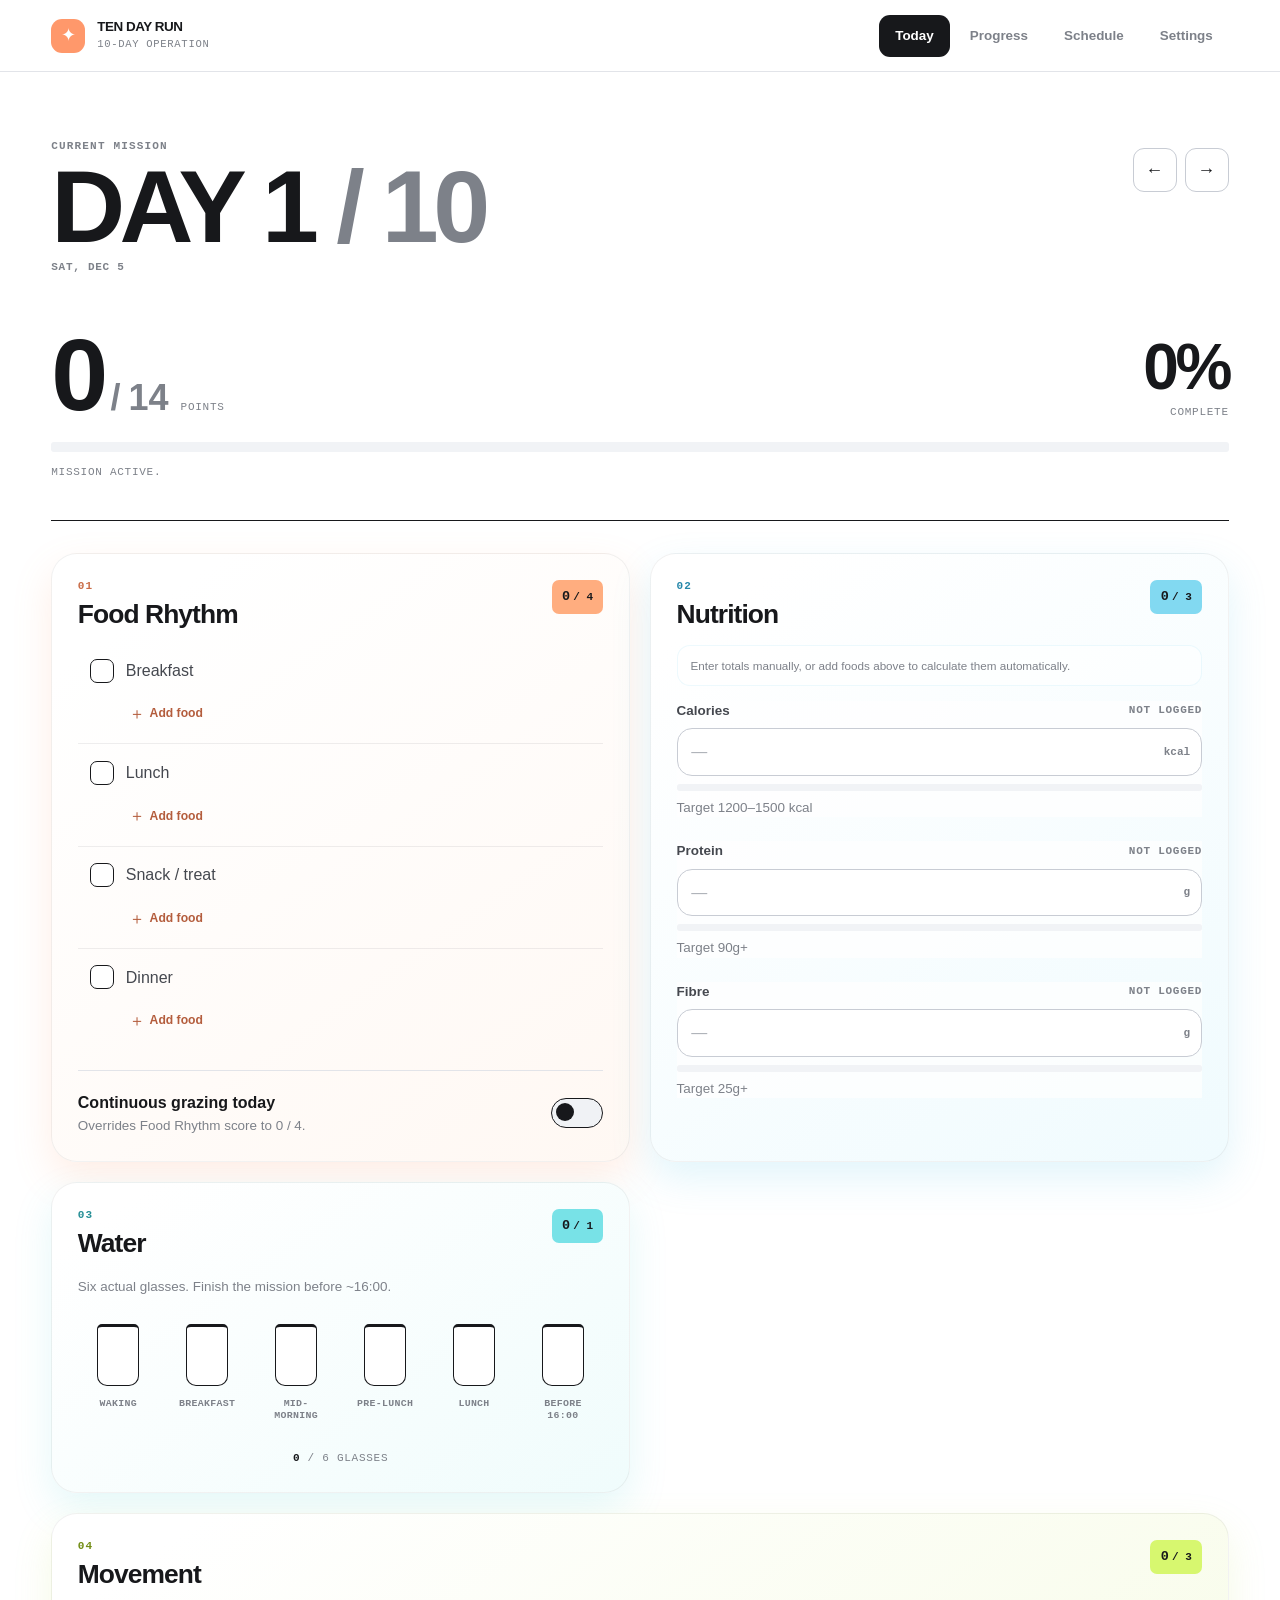
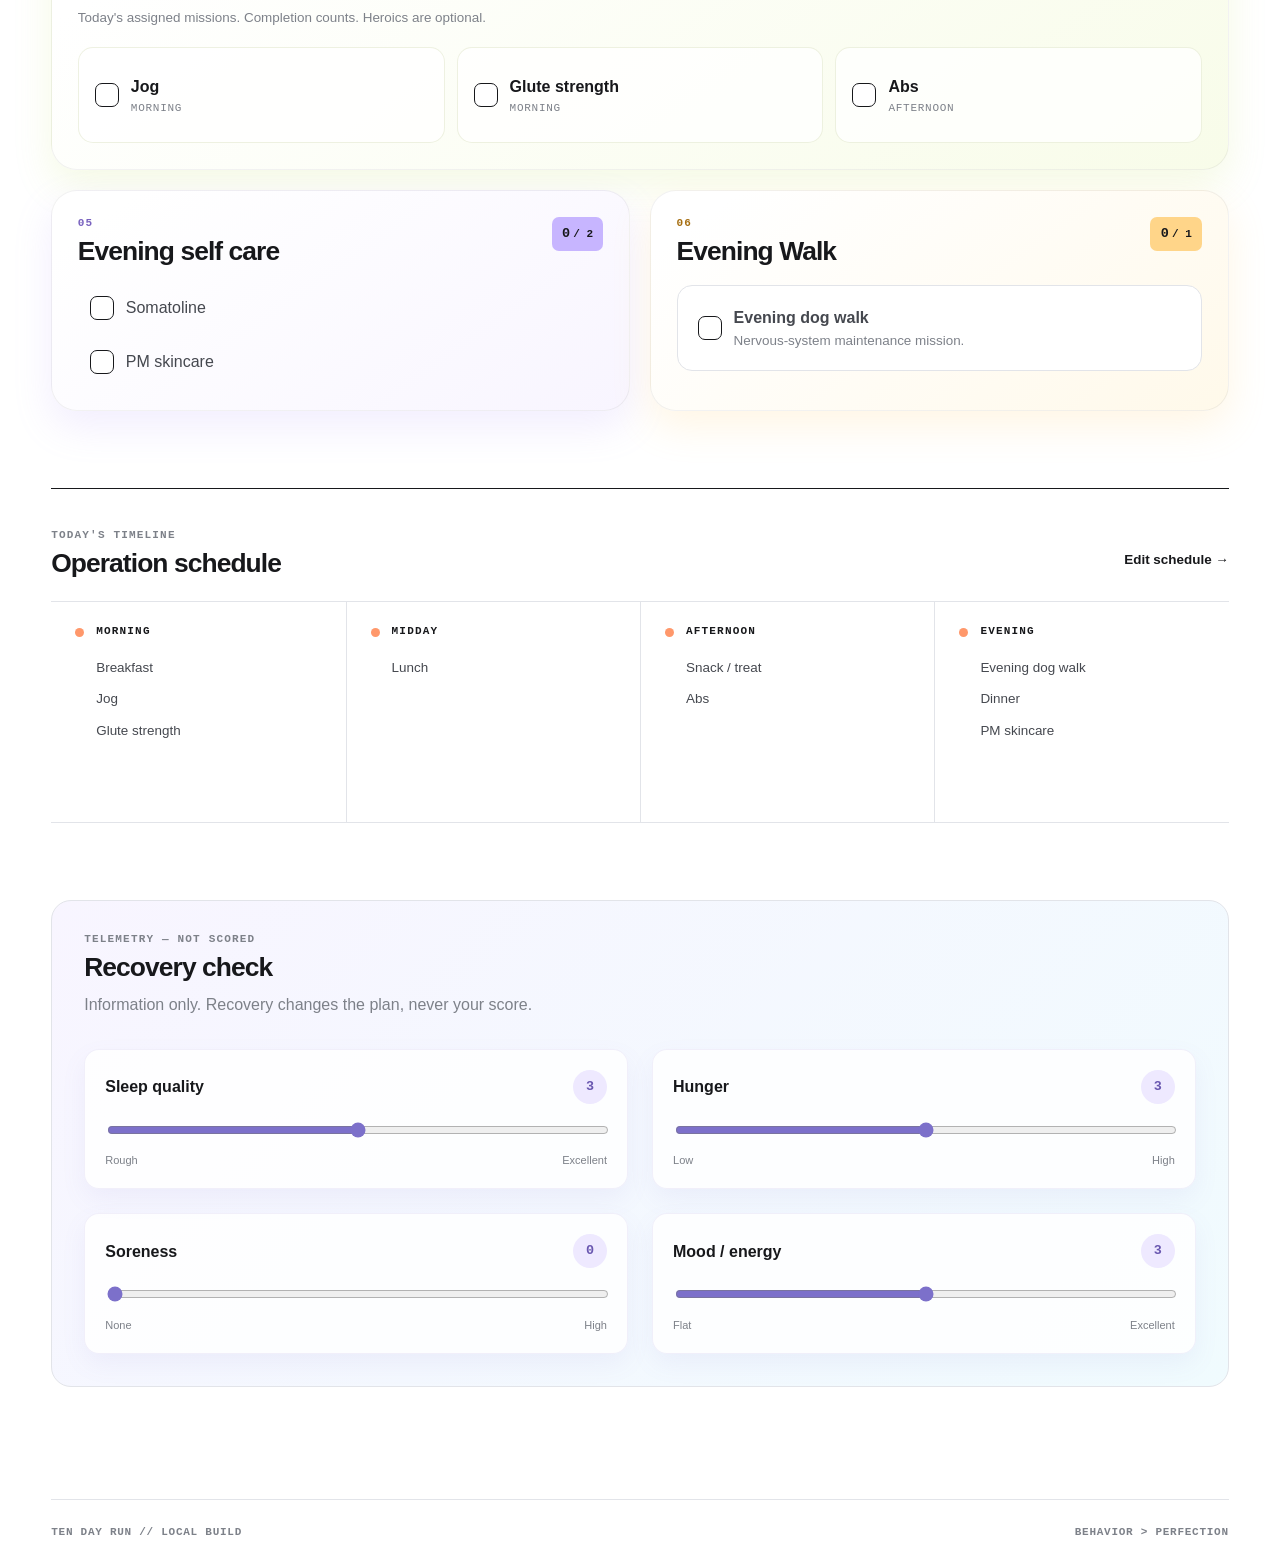
==== commit 1e4bedf1: "Add files via upload Run start date is now calendar-based- creating a new run asks for the Day 1 dat" ====
--- a/glow-campaign/index.html
+++ b/glow-campaign/index.html
@@ -7,16 +7,16 @@
 
   <meta
     name="description"
-    content="A personal 14-day behavioral consistency sprint companion."
+    content="A personal 10-day behavioral consistency tracker."
   >
 
-  <title>The Run</title>
+  <title>Ten Day Run</title>
 
   <!-- Home-screen / web-app metadata -->
   <meta name="theme-color" content="#ffffff">
   <meta name="apple-mobile-web-app-capable" content="yes">
   <meta name="apple-mobile-web-app-status-bar-style" content="default">
-  <meta name="apple-mobile-web-app-title" content="The Run">
+  <meta name="apple-mobile-web-app-title" content="Ten Day Run">
 
   <link rel="manifest" href="manifest.webmanifest">
   <link rel="apple-touch-icon" href="assets/icons/apple-touch-icon.png">
@@ -45,8 +45,8 @@
         <span class="app-brand__mark" aria-hidden="true">✦</span>
 
         <span class="app-brand__text">
-          <strong>The Run</strong>
-          <small>14-day operation</small>
+          <strong>Ten Day Run</strong>
+          <small>10-day operation</small>
         </span>
       </a>
 
@@ -91,9 +91,9 @@
         <button
           class="nav-link"
           type="button"
-          data-view-link="plan"
-        >
-          Plan
+          data-view-link="schedule"
+        >
+          Schedule
         </button>
 
         <button
@@ -133,14 +133,18 @@
           <div class="day-hero__topline">
 
             <div>
+              <p class="eyebrow">Current mission</p>
+
               <h1 id="today-title">
                 Day <span id="current-day-number">1</span>
-                <span class="muted">/ 14</span>
+                <span class="muted">/ 10</span>
               </h1>
+
+              <p class="day-hero__date" id="current-day-date"></p>
             </div>
 
 
-            <div class="day-selector" aria-label="14-day run day navigation">
+            <div class="day-selector" aria-label="10-day run day navigation">
 
               <button
                 type="button"
@@ -207,6 +211,68 @@
 
 
 
+        <!-- Cycle insight -->
+
+        <section
+          class="cycle-insight-card"
+          id="cycle-insight-card"
+          aria-labelledby="cycle-phase-label"
+          hidden
+        >
+
+          <header class="cycle-insight-card__header">
+
+            <div>
+              <p class="eyebrow">Cycle estimate</p>
+              <h2 id="cycle-phase-label">Follicular phase</h2>
+              <p class="cycle-insight-card__sub" id="cycle-day-label">Estimated cycle day 8</p>
+            </div>
+
+            <span class="cycle-estimate-chip">Estimate</span>
+
+          </header>
+
+
+          <div
+            class="cycle-phase-track"
+            id="cycle-phase-track"
+            data-phase="follicular"
+            aria-hidden="true"
+          >
+            <span class="cycle-phase-track__menstrual"></span>
+            <span class="cycle-phase-track__follicular"></span>
+            <span class="cycle-phase-track__ovulation"></span>
+            <span class="cycle-phase-track__luteal"></span>
+          </div>
+
+
+          <div class="cycle-metrics">
+            <div>
+              <span>Next period</span>
+              <strong id="cycle-next-period">—</strong>
+            </div>
+
+            <div>
+              <span>Average cycle</span>
+              <strong id="cycle-average-length">—</strong>
+            </div>
+          </div>
+
+
+          <div class="cycle-attention">
+            <p class="eyebrow">Worth noticing</p>
+            <ul id="cycle-attention-list"></ul>
+          </div>
+
+
+          <p class="cycle-disclaimer">
+            Calendar estimate only — not for contraception or fertility prediction.
+          </p>
+
+        </section>
+
+
+
         <!-- Glow Day Badge -->
 
         <section
@@ -262,78 +328,114 @@
             <div class="habit-list meal-log-list">
 
               <section class="meal-log" data-meal-log="breakfast">
-                <div class="meal-log__header meal-log__strip">
-                  <button class="meal-collapse-toggle" type="button" data-toggle-meal="breakfast" aria-expanded="false">
-                    <span class="meal-log__identity">
-                      <strong data-meal-title="breakfast">Breakfast</strong>
-                      <span class="meal-summary" data-meal-summary="breakfast">No food planned</span>
-                      <small class="meal-window-state" data-meal-window="breakfast"></small>
-                    </span>
-                    <span class="meal-chevron" aria-hidden="true">⌄</span>
-                  </button>
-                  <div class="meal-log__actions">
-                    <button class="meal-confirm-button" type="button" data-confirm-meal="breakfast" hidden>Mark meal eaten</button>
-                    <button class="meal-add-food" type="button" data-add-food="breakfast" aria-label="Add food to Breakfast" title="Add food"><span aria-hidden="true">＋</span></button>
-                  </div>
-                </div>
-                <div class="meal-food-items" data-meal-items="breakfast" hidden></div>
+                <label class="check-row">
+                  <input
+                    type="checkbox"
+                    data-food-meal="breakfast"
+                  >
+
+                  <span class="custom-checkbox"></span>
+                  <span>Breakfast</span>
+                </label>
+
+                <div
+                  class="meal-food-items"
+                  data-meal-items="breakfast"
+                  hidden
+                ></div>
+
+                <button
+                  class="meal-add-food"
+                  type="button"
+                  data-add-food="breakfast"
+                >
+                  <span aria-hidden="true">＋</span> Add food
+                </button>
               </section>
 
+
               <section class="meal-log" data-meal-log="lunch">
-                <div class="meal-log__header meal-log__strip">
-                  <button class="meal-collapse-toggle" type="button" data-toggle-meal="lunch" aria-expanded="false">
-                    <span class="meal-log__identity">
-                      <strong data-meal-title="lunch">Lunch</strong>
-                      <span class="meal-summary" data-meal-summary="lunch">No food planned</span>
-                      <small class="meal-window-state" data-meal-window="lunch"></small>
-                    </span>
-                    <span class="meal-chevron" aria-hidden="true">⌄</span>
-                  </button>
-                  <div class="meal-log__actions">
-                    <button class="meal-confirm-button" type="button" data-confirm-meal="lunch" hidden>Mark meal eaten</button>
-                    <button class="meal-add-food" type="button" data-add-food="lunch" aria-label="Add food to Lunch" title="Add food"><span aria-hidden="true">＋</span></button>
-                  </div>
-                </div>
-                <div class="meal-food-items" data-meal-items="lunch" hidden></div>
+                <label class="check-row">
+                  <input
+                    type="checkbox"
+                    data-food-meal="lunch"
+                  >
+
+                  <span class="custom-checkbox"></span>
+                  <span>Lunch</span>
+                </label>
+
+                <div
+                  class="meal-food-items"
+                  data-meal-items="lunch"
+                  hidden
+                ></div>
+
+                <button
+                  class="meal-add-food"
+                  type="button"
+                  data-add-food="lunch"
+                >
+                  <span aria-hidden="true">＋</span> Add food
+                </button>
               </section>
 
+
               <section class="meal-log" data-meal-log="snack">
-                <div class="meal-log__header meal-log__strip">
-                  <button class="meal-collapse-toggle" type="button" data-toggle-meal="snack" aria-expanded="false">
-                    <span class="meal-log__identity">
-                      <strong data-meal-title="snack">Snack</strong>
-                      <span class="meal-summary" data-meal-summary="snack">No food planned</span>
-                      <small class="meal-window-state" data-meal-window="snack"></small>
-                    </span>
-                    <span class="meal-chevron" aria-hidden="true">⌄</span>
-                  </button>
-                  <div class="meal-log__actions">
-                    <button class="meal-confirm-button" type="button" data-confirm-meal="snack" hidden>Mark meal eaten</button>
-                    <button class="meal-add-food" type="button" data-add-food="snack" aria-label="Add food to Snack" title="Add food"><span aria-hidden="true">＋</span></button>
-                  </div>
-                </div>
-                <div class="meal-food-items" data-meal-items="snack" hidden></div>
+                <label class="check-row">
+                  <input
+                    type="checkbox"
+                    data-food-meal="snack"
+                  >
+
+                  <span class="custom-checkbox"></span>
+                  <span>Snack / treat</span>
+                </label>
+
+                <div
+                  class="meal-food-items"
+                  data-meal-items="snack"
+                  hidden
+                ></div>
+
+                <button
+                  class="meal-add-food"
+                  type="button"
+                  data-add-food="snack"
+                >
+                  <span aria-hidden="true">＋</span> Add food
+                </button>
               </section>
 
+
               <section class="meal-log" data-meal-log="dinner">
-                <div class="meal-log__header meal-log__strip">
-                  <button class="meal-collapse-toggle" type="button" data-toggle-meal="dinner" aria-expanded="false">
-                    <span class="meal-log__identity">
-                      <strong data-meal-title="dinner">Dinner</strong>
-                      <span class="meal-summary" data-meal-summary="dinner">No food planned</span>
-                      <small class="meal-window-state" data-meal-window="dinner"></small>
-                    </span>
-                    <span class="meal-chevron" aria-hidden="true">⌄</span>
-                  </button>
-                  <div class="meal-log__actions">
-                    <button class="meal-confirm-button" type="button" data-confirm-meal="dinner" hidden>Mark meal eaten</button>
-                    <button class="meal-add-food" type="button" data-add-food="dinner" aria-label="Add food to Dinner" title="Add food"><span aria-hidden="true">＋</span></button>
-                  </div>
-                </div>
-                <div class="meal-food-items" data-meal-items="dinner" hidden></div>
+                <label class="check-row">
+                  <input
+                    type="checkbox"
+                    data-food-meal="dinner"
+                  >
+
+                  <span class="custom-checkbox"></span>
+                  <span>Dinner</span>
+                </label>
+
+                <div
+                  class="meal-food-items"
+                  data-meal-items="dinner"
+                  hidden
+                ></div>
+
+                <button
+                  class="meal-add-food"
+                  type="button"
+                  data-add-food="dinner"
+                >
+                  <span aria-hidden="true">＋</span> Add food
+                </button>
               </section>
 
             </div>
+
 
             <div class="card-divider"></div>
 
@@ -366,31 +468,6 @@
               Grazing marked. Meal data is preserved, but Food Rhythm scores 0 / 4.
             </p>
 
-
-            <div class="card-divider"></div>
-
-            <label class="toggle-row toggle-row--warning binge-toggle-row">
-              <span>
-                <strong>Binge / lost track</strong>
-                <small>Marks Food Rhythm and the calorie target as missed. No extra penalty.</small>
-              </span>
-
-              <span class="toggle">
-                <input type="checkbox" id="binge-toggle">
-                <span class="toggle__track"></span>
-              </span>
-            </label>
-
-            <div class="binge-reflection" id="binge-reflection-wrap" hidden>
-              <label for="binge-reflection">Self reflection</label>
-              <textarea
-                id="binge-reflection"
-                rows="4"
-                placeholder="What happened? What do I want to notice or do differently next time?"
-              ></textarea>
-              <small id="binge-reflection-status">Required when binge is marked.</small>
-            </div>
-
           </section>
 
 
@@ -420,8 +497,13 @@
             </header>
 
 
-
-            <p class="nutrition-plan-summary" id="nutrition-plan-summary">No food plan loaded for this day.</p>
+            <p
+              class="nutrition-source-note"
+              id="nutrition-source-note"
+            >
+              Enter totals manually, or add foods above to calculate them automatically.
+            </p>
+
 
             <div class="nutrition-fields">
 
@@ -470,7 +552,7 @@
                   class="target-copy"
                   id="calories-target-copy"
                 >
-                  Full point ≤1400 kcal · 0.9 through 1500
+                  Target 1200–1500 kcal
                 </small>
 
               </div>
@@ -772,27 +854,50 @@
                 already has visible content.
               -->
 
-              <div class="movement-row movement-row--optional">
-                <span class="custom-checkbox custom-checkbox--disabled" aria-hidden="true"></span>
+              <label class="movement-row">
+                <input
+                  type="checkbox"
+                  data-movement-id="example-jog"
+                >
+
+                <span class="custom-checkbox"></span>
+
                 <span class="movement-row__content">
-                  <span class="movement-badge">OPTIONAL</span>
-                  <strong>Optional morning walk</strong>
+                  <strong>Jog</strong>
                   <small>Morning</small>
                 </span>
-              </div>
-
-              <div class="movement-row">
-                <input type="checkbox" data-movement-id="example-glutes-long">
+              </label>
+
+
+              <label class="movement-row">
+                <input
+                  type="checkbox"
+                  data-movement-id="example-glute-strength"
+                >
+
                 <span class="custom-checkbox"></span>
+
                 <span class="movement-row__content">
-                  <span class="movement-badge">1 PT</span>
-                  <strong>Glutes strength — Long</strong>
+                  <strong>Glute strength</strong>
+                  <small>Morning</small>
+                </span>
+              </label>
+
+
+              <label class="movement-row">
+                <input
+                  type="checkbox"
+                  data-movement-id="example-abs"
+                >
+
+                <span class="custom-checkbox"></span>
+
+                <span class="movement-row__content">
+                  <strong>Abs</strong>
                   <small>Afternoon</small>
                 </span>
-                <span class="movement-row__actions">
-                  <button class="text-button" type="button">View workout</button>
-                </span>
-              </div>
+              </label>
+
             </div>
 
           </section>
@@ -800,7 +905,7 @@
 
 
           <!-- =================================================
-            TODAY'S RHYTHM / SELF CARE
+            GLOW
           ================================================== -->
 
           <section
@@ -810,69 +915,214 @@
           >
 
             <header class="card-header">
+
               <div>
                 <p class="eyebrow">05</p>
-                <h2 id="glow-title">Today’s Rhythm</h2>
+                <h2 id="glow-title">Evening self care</h2>
               </div>
 
               <div class="card-score">
                 <strong id="glow-score">0</strong>
-                <span>/ <span id="glow-possible">1</span></span>
-              </div>
+                <span>/ 2</span>
+              </div>
+
             </header>
 
-            <div class="habit-list" id="self-care-list"></div>
-            <div class="card-divider"></div>
-            <div class="extra-task-section">
-              <p class="eyebrow">Extra self care · no points</p>
-              <div class="today-task-list" id="extra-self-care-list"></div>
+
+            <div class="habit-list">
+
+              <label class="check-row">
+                <input
+                  type="checkbox"
+                  id="somatoline-checkbox"
+                >
+
+                <span class="custom-checkbox"></span>
+
+                <span>Somatoline</span>
+              </label>
+
+
+              <label class="check-row">
+                <input
+                  type="checkbox"
+                  id="skincare-checkbox"
+                >
+
+                <span class="custom-checkbox"></span>
+
+                <span id="skincare-goal-label">
+                  PM skincare
+                </span>
+              </label>
+
             </div>
 
           </section>
 
 
 
-
-          <section class="dashboard-card dashboard-card--wide" id="adulting-quests-card" aria-labelledby="adulting-quests-title">
-            <header class="card-header"><div><p class="eyebrow">Non-scoring</p><h2 id="adulting-quests-title">Adulting &amp; Quests</h2></div></header>
-            <p class="card-intro">Life admin and side quests for today. They never affect your run score.</p>
-            <div class="today-task-list" id="adulting-quests-list"></div>
+          <!-- =================================================
+            EVENING DOG WALK
+          ================================================== -->
+
+          <section
+            class="dashboard-card dashboard-card--dog"
+            id="dog-walk-card"
+            aria-labelledby="dog-walk-title"
+          >
+
+            <header class="card-header">
+
+              <div>
+                <p class="eyebrow">06</p>
+                <h2 id="dog-walk-title">Evening Walk</h2>
+              </div>
+
+              <div class="card-score">
+                <strong id="dog-walk-score">0</strong>
+                <span>/ 1</span>
+              </div>
+
+            </header>
+
+
+            <label class="big-check-row">
+
+              <input
+                type="checkbox"
+                id="dog-walk-checkbox"
+              >
+
+              <span class="custom-checkbox"></span>
+
+              <span>
+                <strong>Evening dog walk</strong>
+                <small>
+                  Nervous-system maintenance mission.
+                </small>
+              </span>
+
+            </label>
+
           </section>
 
         </div>
 
 
 
+        <!-- =====================================================
+          TODAY'S SCHEDULE
+        ====================================================== -->
+
         <section
-          class="daily-challenge-card"
-          id="daily-challenge-card"
-          aria-labelledby="daily-challenge-title"
-        >
-          <header class="daily-challenge-card__header">
+          class="schedule-preview"
+          aria-labelledby="today-schedule-title"
+        >
+
+          <header class="section-header">
+
             <div>
-              <p class="eyebrow" id="daily-challenge-type">Daily extra</p>
-              <h2 id="daily-challenge-title">Challenge</h2>
+              <p class="eyebrow">Today's timeline</p>
+              <h2 id="today-schedule-title">
+                Operation schedule
+              </h2>
             </div>
-            <span class="daily-challenge-status" id="daily-challenge-status">Not done</span>
+
+
+            <button
+              class="text-button"
+              type="button"
+              data-view-link="schedule"
+            >
+              Edit schedule →
+            </button>
+
           </header>
 
-          <p class="daily-challenge-copy" id="daily-challenge-copy">—</p>
-
-          <label class="check-row daily-challenge-check">
-            <input type="checkbox" id="challenge-done">
-            <span class="custom-checkbox"></span>
-            <span>Done</span>
-          </label>
-
-          <p class="daily-challenge-rule">Extra to the score · passes when marked done and today reaches 90%.</p>
+
+          <div
+            class="timeline"
+            id="today-timeline"
+          >
+
+
+            <!-- Morning -->
+
+            <section class="timeline-block">
+
+              <header>
+                <span class="timeline-block__marker"></span>
+                <h3>Morning</h3>
+              </header>
+
+              <ul>
+                <li>Jog</li>
+                <li>Glute strength</li>
+                <li>Breakfast</li>
+              </ul>
+
+            </section>
+
+
+
+            <!-- Midday -->
+
+            <section class="timeline-block">
+
+              <header>
+                <span class="timeline-block__marker"></span>
+                <h3>Midday</h3>
+              </header>
+
+              <ul>
+                <li>Lunch</li>
+              </ul>
+
+            </section>
+
+
+
+            <!-- Afternoon -->
+
+            <section class="timeline-block">
+
+              <header>
+                <span class="timeline-block__marker"></span>
+                <h3>Afternoon</h3>
+              </header>
+
+              <ul>
+                <li>Snack / treat</li>
+                <li>Abs</li>
+              </ul>
+
+            </section>
+
+
+
+            <!-- Evening -->
+
+            <section class="timeline-block">
+
+              <header>
+                <span class="timeline-block__marker"></span>
+                <h3>Evening</h3>
+              </header>
+
+              <ul>
+                <li>Dog walk</li>
+                <li>Dinner</li>
+                <li>PM skincare</li>
+              </ul>
+
+            </section>
+
+          </div>
+
         </section>
 
 
-        <section class="grocery-card" id="tomorrow-grocery-card" aria-labelledby="tomorrow-grocery-title">
-          <header class="section-header"><div><p class="eyebrow">For tomorrow</p><h2 id="tomorrow-grocery-title">Grocery</h2></div><span class="grocery-target-day" id="grocery-target-day"></span></header>
-          <div class="grocery-list" id="tomorrow-grocery-list"></div>
-          <div class="grocery-add"><input type="text" id="grocery-manual-input" placeholder="Add something else" autocomplete="off"><button type="button" class="secondary-button" id="grocery-manual-add">+ Add item</button></div>
-        </section>
 
         <!-- =====================================================
           RECOVERY
@@ -1048,12 +1298,12 @@
 
 
         <!-- =====================================================
-          DAY 14 MEASUREMENTS
+          DAY 10 MEASUREMENTS
         ====================================================== -->
 
         <section
           class="measurements-panel"
-          id="day-14-measurements"
+          id="day-10-measurements"
           aria-labelledby="measurements-title"
           hidden
         >
@@ -1061,7 +1311,7 @@
           <header class="section-header">
 
             <div>
-              <p class="eyebrow">Day 14 — information only</p>
+              <p class="eyebrow">Day 10 — information only</p>
               <h2 id="measurements-title">
                 Final tracking
               </h2>
@@ -1188,7 +1438,7 @@
         hidden
       >
 
-        <header class="view-header view-header--campaign">
+        <header class="view-header">
 
           <div>
             <p class="eyebrow">Mission control</p>
@@ -1211,7 +1461,9 @@
               0 / 0 pts
             </span>
 
-            <span id="campaign-day-label">Day 1 / 14</span>
+            <span>
+              overall completion
+            </span>
 
           </div>
 
@@ -1247,7 +1499,7 @@
             <div>
               <p class="eyebrow">Behavior board</p>
               <h2 id="campaign-board-title">
-                14-day map
+                10-day map
               </h2>
             </div>
 
@@ -1329,30 +1581,6 @@
                     </button>
                   </th>
 
-                  <th scope="col">
-                    <button type="button" data-day-select="11">
-                      D11
-                    </button>
-                  </th>
-
-                  <th scope="col">
-                    <button type="button" data-day-select="12">
-                      D12
-                    </button>
-                  </th>
-
-                  <th scope="col">
-                    <button type="button" data-day-select="13">
-                      D13
-                    </button>
-                  </th>
-
-                  <th scope="col">
-                    <button type="button" data-day-select="14">
-                      D14
-                    </button>
-                  </th>
-
                 </tr>
 
               </thead>
@@ -1372,46 +1600,28 @@
 
 
 
+        <!-- Reward status -->
+
         <section
-          class="calorie-trend-panel"
-          aria-labelledby="calorie-trend-title"
-        >
-          <header class="section-header">
-            <div>
-              <p class="eyebrow">Nutrition pattern</p>
-              <h2 id="calorie-trend-title">Calories + binge tracker</h2>
-            </div>
-          </header>
-
-          <div id="calorie-binge-trend" class="calorie-binge-trend">
-            <div class="trend-empty">No calorie or binge data yet</div>
-          </div>
+          class="reward-panel"
+          aria-labelledby="reward-title"
+        >
+
+          <p class="eyebrow">
+            Current reward tier
+          </p>
+
+          <h2 id="reward-title">
+            Run in progress
+          </h2>
+
+          <p id="reward-description">
+            Keep completing the behaviors. Rewards are based only on behavioral completion.
+          </p>
+
         </section>
 
 
-        <section class="progress-summary-grid">
-          <article class="progress-mini-card"><span>Challenge history</span><div id="challenge-history-strip" class="challenge-history-strip"></div></article>
-          <article class="progress-mini-card"><span>Training</span><strong id="training-progress-summary">0 / 0 required blocks</strong></article>
-        </section>
-
-        <section class="final-reward-panel" id="final-reward-panel" hidden aria-labelledby="reward-title">
-          <header class="section-header"><div><p class="eyebrow">Sprint outcome</p><h2 id="reward-title">Sprint complete</h2></div></header>
-          <p id="reward-description"></p>
-        </section>
-
-        <section class="archive-panel" aria-labelledby="archive-title">
-          <header class="section-header"><div><p class="eyebrow">Sprint history</p><h2 id="archive-title">Previous runs</h2></div></header>
-          <div id="archive-comparison"></div>
-        </section>
-
-        <section class="sprint-end-panel" id="sprint-end-panel" hidden aria-labelledby="sprint-end-title">
-          <header class="section-header"><div><p class="eyebrow">14 days complete</p><h2 id="sprint-end-title">Start the next sprint</h2></div></header>
-          <p>Archive this sprint as a summary and begin fresh. Unfinished one-off Brain Dump tasks return as unscheduled; daily repeats carry forward.</p>
-          <div class="sprint-end-actions">
-            <button class="primary-button" type="button" id="start-next-empty">Start with no food plan</button>
-            <button class="secondary-button" type="button" id="start-next-reuse">Reuse previous food plan</button>
-          </div>
-        </section>
 
         <!-- Recovery trend placeholders -->
 
@@ -1469,41 +1679,134 @@
 
 
       <!-- =======================================================
-        PLAN VIEW
+        SCHEDULE VIEW
       ======================================================== -->
-      <section class="app-view" id="view-plan" data-view="plan" aria-labelledby="plan-title" hidden>
-        <header class="view-header"><div><p class="eyebrow">Sprint planner</p><h1 id="plan-title">Plan</h1><p class="view-description">Empty your head, see the training structure, and shape the 14-day food plan.</p></div></header>
-        <div class="plan-section-tabs" id="plan-section-tabs" role="tablist" aria-label="Plan sections">
-          <button type="button" data-plan-section="brain-dump" class="is-active" role="tab">Brain Dump</button>
-          <button type="button" data-plan-section="training" role="tab">Training</button>
-          <button type="button" data-plan-section="food-plan" role="tab">Food Plan</button>
+
+      <section
+        class="app-view"
+        id="view-schedule"
+        data-view="schedule"
+        aria-labelledby="schedule-title"
+        hidden
+      >
+
+        <header class="view-header">
+
+          <div>
+            <p class="eyebrow">
+              Run planner
+            </p>
+
+            <h1 id="schedule-title">
+              Schedule
+            </h1>
+
+            <p class="view-description">
+              Change workout placement and daily timing without touching the code.
+            </p>
+          </div>
+
+        </header>
+
+
+        <!-- Day tabs -->
+
+        <div
+          class="day-tabs"
+          id="schedule-day-tabs"
+          role="tablist"
+          aria-label="Schedule days"
+        >
+
+          <button type="button" role="tab" data-schedule-day="1">
+            D1
+          </button>
+
+          <button type="button" role="tab" data-schedule-day="2">
+            D2
+          </button>
+
+          <button type="button" role="tab" data-schedule-day="3">
+            D3
+          </button>
+
+          <button type="button" role="tab" data-schedule-day="4">
+            D4
+          </button>
+
+          <button type="button" role="tab" data-schedule-day="5">
+            D5
+          </button>
+
+          <button type="button" role="tab" data-schedule-day="6">
+            D6
+          </button>
+
+          <button type="button" role="tab" data-schedule-day="7">
+            D7
+          </button>
+
+          <button type="button" role="tab" data-schedule-day="8">
+            D8
+          </button>
+
+          <button type="button" role="tab" data-schedule-day="9">
+            D9
+          </button>
+
+          <button type="button" role="tab" data-schedule-day="10">
+            D10
+          </button>
+
         </div>
 
-        <section class="plan-panel" id="brain-dump-panel">
-          <header class="section-header"><div><p class="eyebrow">Get it out of your head</p><h2>Brain Dump</h2></div></header>
-          <div class="brain-capture"><textarea id="brain-dump-input" rows="2" placeholder="What’s in your head?"></textarea><button class="primary-button" type="button" id="brain-dump-add">Add</button></div>
-          <p class="plan-help">Add first. Then assign Self care, Adulting or Side projects &amp; quests and choose a sprint day or Repeat every day.</p>
-          <div class="brain-dump-list" id="brain-dump-list"></div>
+
+        <section
+          class="schedule-editor"
+          id="schedule-editor"
+        >
+
+          <header class="schedule-editor__header">
+
+            <div>
+              <p class="eyebrow">
+                Editing
+              </p>
+
+              <h2>
+                Day
+                <span id="schedule-editor-day-number">
+                  1
+                </span>
+              </h2>
+            </div>
+
+
+            <button
+              class="primary-button"
+              type="button"
+              id="add-schedule-item-button"
+            >
+              + Add item
+            </button>
+
+          </header>
+
+
+          <div
+            class="schedule-editor__blocks"
+            id="schedule-editor-blocks"
+          >
+
+            <!-- Rendered by schedule-view.js -->
+
+          </div>
+
         </section>
 
-        <section class="plan-panel" id="training-plan-panel" hidden>
-          <header class="section-header"><div><p class="eyebrow">Two-week cycle</p><h2>Training plan</h2></div></header>
-          <p class="plan-help">Days 8–14 repeat the first week. Optional walks and protect-sleep blocks never score.</p>
-          <div class="training-plan-list" id="training-plan-list"></div>
-        </section>
-
-        <section class="plan-panel" id="food-plan-panel" hidden>
-          <header class="section-header"><div><p class="eyebrow">14-day diet</p><h2>Food plan</h2></div></header>
-          <div class="diet-import-card">
-            <div><strong>Import CSV</strong><p>One row per ingredient: day, meal, meal_name, ingredient, quantity, unit, optional grams/kcal/protein/fibre/notes.</p></div>
-            <div class="diet-import-actions"><label class="secondary-button file-button">Choose CSV<input type="file" id="diet-csv-file" accept=".csv,text/csv"></label><button class="text-button" type="button" id="diet-template-download">Download template</button></div>
-            <p id="diet-import-status">No diet plan loaded yet.</p><ul id="diet-import-preview" class="diet-import-preview"></ul>
-            <button class="primary-button" type="button" id="diet-import-replace" hidden>Replace food plan</button>
-          </div>
-          <div class="day-tabs day-tabs--scroll" id="food-plan-day-tabs"></div>
-          <div id="food-plan-day-content" class="food-plan-day-content"></div>
-        </section>
       </section>
+
+
 
       <!-- =======================================================
         SETTINGS VIEW
@@ -1537,6 +1840,125 @@
 
 
 
+        <!-- Run timing -->
+
+        <section
+          class="settings-panel"
+          aria-labelledby="run-timing-title"
+        >
+
+          <header>
+            <p class="eyebrow">Run timing</p>
+            <h2 id="run-timing-title">
+              Calendar
+            </h2>
+          </header>
+
+          <p class="settings-helper">
+            Day 1 uses this date. The app then maps each run day to the calendar automatically.
+          </p>
+
+          <label class="field">
+            <span>Day 1 start date</span>
+            <input
+              type="date"
+              id="setting-run-start-date"
+            >
+          </label>
+
+        </section>
+
+
+
+        <!-- Cycle tracking -->
+
+        <section
+          class="settings-panel"
+          aria-labelledby="cycle-settings-title"
+        >
+
+          <header>
+            <p class="eyebrow">Cycle tracking</p>
+            <h2 id="cycle-settings-title">
+              Period history
+            </h2>
+          </header>
+
+          <p class="settings-helper">
+            Add recent period start dates for a rough phase estimate on each run day.
+          </p>
+
+          <div class="settings-grid settings-grid--cycle-dates">
+
+            <label class="field">
+              <span>Most recent start</span>
+              <input
+                type="date"
+                id="setting-cycle-period-1"
+              >
+            </label>
+
+            <label class="field">
+              <span>Previous start</span>
+              <input
+                type="date"
+                id="setting-cycle-period-2"
+              >
+            </label>
+
+            <label class="field">
+              <span>Earlier start</span>
+              <input
+                type="date"
+                id="setting-cycle-period-3"
+              >
+            </label>
+
+          </div>
+
+
+          <div class="settings-grid">
+
+            <label class="field">
+              <span>Usual bleeding length</span>
+              <div class="number-input">
+                <input
+                  type="number"
+                  id="setting-cycle-bleeding-length"
+                  min="1"
+                  max="10"
+                  value="5"
+                >
+                <span>days</span>
+              </div>
+            </label>
+
+            <label class="field">
+              <span>Hormonal contraception suppressing ovulation?</span>
+              <select id="setting-cycle-hormonal-suppression">
+                <option value="no">No</option>
+                <option value="yes">Yes / unsure</option>
+              </select>
+            </label>
+
+          </div>
+
+
+          <p
+            class="settings-preview"
+            id="cycle-settings-preview"
+          >
+            Add a recent period start date to show an estimate.
+          </p>
+
+          <p class="settings-note">
+            Phase is a calendar estimate only. It should not be used for contraception or fertility prediction.
+          </p>
+
+        </section>
+
+
+
         <!-- Nutrition settings -->
 
         <section
@@ -1555,26 +1977,24 @@
           <div class="settings-grid">
 
             <label class="field">
-              <span>Full-score calorie ceiling</span>
+              <span>Minimum calories</span>
+              <input
+                type="number"
+                id="setting-calories-min"
+                value="1200"
+                min="0"
+              >
+            </label>
+
+
+            <label class="field">
+              <span>Maximum calories</span>
               <input
                 type="number"
                 id="setting-calories-max"
-                value="1400"
-                min="0"
-
-                readonly>
-            </label>
-
-
-            <label class="field">
-              <span>0.9 grace ceiling</span>
-              <input
-                type="number"
-                id="setting-calories-grace-max"
                 value="1500"
                 min="0"
-
-                readonly>
+              >
             </label>
 
 
@@ -1612,17 +2032,6 @@
         </section>
 
 
-
-        <section class="settings-panel" aria-labelledby="meal-window-settings-title">
-          <header><p class="eyebrow">Food rhythm</p><h2 id="meal-window-settings-title">Meal windows</h2></header>
-          <p class="settings-help">Guidance only — windows never affect points or block logging.</p>
-          <div class="meal-window-settings">
-            <label>Breakfast <span><input type="time" id="setting-window-breakfast-start"><span>to</span><input type="time" id="setting-window-breakfast-end"></span></label>
-            <label>Lunch <span><input type="time" id="setting-window-lunch-start"><span>to</span><input type="time" id="setting-window-lunch-end"></span></label>
-            <label>Snack <span><input type="time" id="setting-window-snack-start"><span>to</span><input type="time" id="setting-window-snack-end"></span></label>
-            <label>Dinner <span><input type="time" id="setting-window-dinner-start"><span>to</span><input type="time" id="setting-window-dinner-end"></span></label>
-          </div>
-        </section>
 
         <!-- Water settings -->
 
@@ -1655,6 +2064,32 @@
 
 
 
+        <!-- Glow settings -->
+
+        <section
+          class="settings-panel"
+          aria-labelledby="glow-settings-title"
+        >
+
+          <header>
+            <p class="eyebrow">Evening self care</p>
+            <h2 id="glow-settings-title">
+              Habit labels
+            </h2>
+          </header>
+
+
+          <label class="field field--full">
+            <span>Evening skincare label</span>
+
+            <input
+              type="text"
+              id="setting-skincare-label"
+              value="PM skincare"
+            >
+          </label>
+
+        </section>
 
 
 
@@ -1695,7 +2130,7 @@
                 <input
                   type="text"
                   id="setting-reward-legendary"
-                  value="Massage / salon treatment / fancy dinner"
+                  value="Buy an outfit or piece of clothing I really want"
                 >
               </label>
 
@@ -1719,7 +2154,7 @@
                 <input
                   type="text"
                   id="setting-reward-accomplished"
-                  value="Rent a car + go somewhere nice"
+                  value="Massage / salon / beauty treatment"
                 >
               </label>
 
@@ -1833,7 +2268,7 @@
     <footer class="app-footer">
 
       <span>
-        THE RUN // LOCAL BUILD
+        TEN DAY RUN // LOCAL BUILD
       </span>
 
       <span>
@@ -1917,7 +2352,7 @@
           </div>
 
           <small>
-            Search checks foods saved on this device first, then generic foods and packaged products online.
+            Search checks foods saved on this device first, then Open Food Facts.
           </small>
         </form>
 
@@ -2165,17 +2600,6 @@
     MODAL
   ============================================================ -->
 
-  <dialog class="workout-detail-dialog" id="workout-detail-dialog">
-    <div class="workout-detail-sheet"><header><div><p class="eyebrow">Training details</p><h2 id="workout-detail-title">Workout</h2></div><button class="icon-button" type="button" id="workout-detail-close" aria-label="Close workout">×</button></header><p id="workout-detail-style"></p><p class="workout-equipment"><strong>Equipment</strong> <span id="workout-detail-equipment"></span></p><div id="workout-detail-body" class="workout-detail-body"></div></div>
-  </dialog>
-
-  <dialog class="ingredient-editor-dialog" id="ingredient-editor-dialog">
-    <div class="ingredient-editor-sheet"><header><div><p class="eyebrow">Food plan</p><h2 id="ingredient-editor-title">Ingredient</h2></div><button class="icon-button" type="button" id="ingredient-editor-close" aria-label="Close">×</button></header>
-      <div class="ingredient-editor-grid"><label>Ingredient<input id="ingredient-name" type="text"></label><label>Quantity<input id="ingredient-quantity" type="number" step="0.1"></label><label>Unit<input id="ingredient-unit" type="text" placeholder="g, ml, piece"></label><label>Grams (optional)<input id="ingredient-grams" type="number" step="0.1"></label><label>Calories<input id="ingredient-kcal" type="number" step="0.1"></label><label>Protein g<input id="ingredient-protein" type="number" step="0.1"></label><label>Fibre g<input id="ingredient-fibre" type="number" step="0.1"></label><label class="field--full">Notes<textarea id="ingredient-notes" rows="3"></textarea></label></div>
-      <div class="dialog-actions"><button class="secondary-button" type="button" id="ingredient-editor-cancel">Cancel</button><button class="primary-button" type="button" id="ingredient-editor-save">Save ingredient</button></div>
-    </div>
-  </dialog>
-
   <dialog
     class="app-dialog"
     id="app-dialog"
@@ -2195,6 +2619,18 @@
         This action cannot be undone.
       </p>
 
+
+      <label
+        class="field dialog-date-field"
+        id="dialog-date-field"
+        hidden
+      >
+        <span id="dialog-date-label">Day 1 date</span>
+        <input
+          type="date"
+          id="dialog-date-input"
+        >
+      </label>
 
       <div class="app-dialog__actions">
 
@@ -2247,19 +2683,15 @@
 
   <script src="js/defaults.js"></script>
   <script src="js/storage.js"></script>
+  <script src="js/state.js"></script>
   <script src="js/scoring.js"></script>
-  <script src="js/state.js"></script>
   <script src="js/food-library.js"></script>
   <script src="js/food-log.js"></script>
-  <script src="js/diet-plan.js"></script>
-  <script src="js/brain-dump.js"></script>
-  <script src="js/training-plan.js"></script>
-  <script src="js/meal-windows.js"></script>
-  <script src="js/sprint-archive.js"></script>
+  <script src="js/cycle.js"></script>
   <script src="js/navigation.js"></script>
   <script src="js/day-view.js"></script>
   <script src="js/overview-view.js"></script>
-  <script src="js/plan-view.js"></script>
+  <script src="js/schedule-view.js"></script>
   <script src="js/settings-view.js"></script>
   <script src="js/recovery.js"></script>
   <script src="js/import-export.js"></script>
--- a/glow-campaign/css/tokens.css
+++ b/glow-campaign/css/tokens.css
@@ -75,12 +75,6 @@
   --mint-strong: #80cfb4;
   --mint-soft: #e3f5ef;
   --mint-faint: #f3fbf8;
-
-  /* Quiet neutral family for uncategorised / Other schedule items. */
-  --stone: #c9c2b8;
-  --stone-strong: #81786e;
-  --stone-soft: #ece8e3;
-  --stone-faint: #f8f6f3;
 
   /* Generic action accent. Category components override this. */
   --accent: var(--peach-strong);
--- a/glow-campaign/css/components.css
+++ b/glow-campaign/css/components.css
@@ -2823,1221 +2823,212 @@
   color: var(--ink);
 }
 
+
 /* =========================================================
-   TEN DAY RUN — POLISH BATCH 01
-   Scoped refinements for food logging + schedule editing.
+   CYCLE TRACKING
 ========================================================= */
 
-/* Meal header now carries completion, meal calories and add action. */
-.meal-log__header {
-  display: flex;
-  align-items: center;
+.cycle-insight-card {
+  margin-top: var(--space-4);
+  padding: clamp(18px, 3vw, 26px);
+
+  background:
+    radial-gradient(circle at 90% 0%, rgba(120, 220, 255, 0.34), transparent 34%),
+    radial-gradient(circle at 0% 100%, rgba(205, 184, 255, 0.36), transparent 40%),
+    linear-gradient(145deg, #ffffff 12%, #f5f0ff 100%);
+
+  border: 1px solid rgba(23, 24, 27, 0.055);
+  border-radius: var(--radius-xl);
+  box-shadow: var(--shadow-lilac);
+}
+
+.cycle-insight-card__header {
+  display: flex;
+  align-items: flex-start;
   justify-content: space-between;
-  gap: var(--space-3);
-}
-
-.meal-log__header .check-row {
-  flex: 1;
-  min-width: 0;
-  margin-bottom: 0;
-}
-
-.meal-log__actions {
-  display: flex;
-  align-items: center;
+  gap: var(--space-4);
+}
+
+.cycle-insight-card__header h2 {
+  margin-top: 3px;
+  font-size: clamp(1.45rem, 3vw, 2rem);
+  letter-spacing: -0.035em;
+}
+
+.cycle-insight-card__sub {
+  margin-top: 4px;
+  color: var(--ink-muted);
+  font-size: var(--text-sm);
+}
+
+.cycle-estimate-chip {
   flex: 0 0 auto;
-  gap: var(--space-2);
-}
-
-.meal-calories {
-  color: #9a543d;
+  padding: 7px 10px;
+  background: var(--lilac-soft);
+  color: var(--ink);
+  border-radius: var(--radius-pill);
   font-family: var(--font-mono);
-  font-size: 0.68rem;
+  font-size: var(--text-xs);
   font-weight: var(--weight-bold);
-  letter-spacing: 0.02em;
-  white-space: nowrap;
-}
-
-.meal-calories[hidden] {
-  display: none;
-}
-
-.meal-food-items {
-  margin: 0.45rem 0 0.3rem;
-}
-
-.meal-food-item {
-  align-items: flex-start;
-  text-align: left;
-}
-
-.meal-food-item__main {
-  flex: 1;
-  text-align: left;
-}
-
-.meal-food-item__remove {
-  width: 36px;
-  height: 36px;
-  border: 1px solid rgba(23, 24, 27, 0.055);
-}
-
-.meal-food-item__remove svg {
-  width: 17px;
-  height: 17px;
-  fill: none;
-  stroke: currentColor;
-  stroke-width: 1.8;
-  stroke-linecap: round;
-  stroke-linejoin: round;
-}
-
-.meal-add-food {
+  text-transform: uppercase;
+  letter-spacing: var(--tracking-wide);
+}
+
+.cycle-phase-track {
   display: grid;
-  place-items: center;
-  width: 36px;
-  height: 36px;
-  min-height: 36px;
-  margin-left: 0;
-  padding: 0;
-  background: rgba(255, 173, 127, 0.13);
-  border: 1px solid rgba(180, 93, 61, 0.10);
-  border-radius: 11px;
-  color: #a95538;
-}
-
-.meal-add-food > span {
-  font-size: 1.2rem;
-  line-height: 1;
-}
-
-/* Schedule composer: one entry point, conditional fields. */
-.schedule-add-panel {
-  margin-bottom: var(--space-5);
-  padding: var(--space-4);
-  background: var(--surface-muted);
-  border: 1px solid var(--border);
-  border-radius: var(--radius-lg);
-}
-
-.schedule-add-panel[hidden],
-.schedule-add-field[hidden] {
-  display: none;
-}
-
-.schedule-add-panel__grid {
+  grid-template-columns: 18fr 30fr 14fr 38fr;
+  gap: 3px;
+  height: 10px;
+  margin-top: var(--space-5);
+  overflow: hidden;
+  border-radius: var(--radius-pill);
+}
+
+.cycle-phase-track > span {
+  opacity: 0.34;
+  transition: opacity 160ms ease, filter 160ms ease;
+}
+
+.cycle-phase-track__menstrual { background: #f2abc3; }
+.cycle-phase-track__follicular { background: #88d9f5; }
+.cycle-phase-track__ovulation { background: #ffd874; }
+.cycle-phase-track__luteal { background: #baa5ff; }
+
+.cycle-phase-track[data-phase="menstrual"] .cycle-phase-track__menstrual,
+.cycle-phase-track[data-phase="follicular"] .cycle-phase-track__follicular,
+.cycle-phase-track[data-phase="ovulation"] .cycle-phase-track__ovulation,
+.cycle-phase-track[data-phase="luteal"] .cycle-phase-track__luteal {
+  opacity: 1;
+  filter: saturate(1.15);
+}
+
+.cycle-phase-track[data-phase="tracking"] > span {
+  opacity: 0.3;
+}
+
+.cycle-metrics {
   display: grid;
   grid-template-columns: repeat(2, minmax(0, 1fr));
   gap: var(--space-3);
-}
-
-.schedule-add-field {
-  display: flex;
-  flex-direction: column;
-  gap: 6px;
-}
-
-.schedule-add-field > span {
+  margin-top: var(--space-4);
+}
+
+.cycle-metrics > div {
+  padding: 13px 14px;
+  background: rgba(255, 255, 255, 0.7);
+  border: 1px solid rgba(23, 24, 27, 0.06);
+  border-radius: var(--radius-lg);
+}
+
+.cycle-metrics span,
+.settings-preview {
   color: var(--ink-muted);
+  font-size: var(--text-xs);
+}
+
+.cycle-metrics span {
+  display: block;
+  margin-bottom: 3px;
   font-family: var(--font-mono);
-  font-size: 0.64rem;
   font-weight: var(--weight-bold);
   letter-spacing: var(--tracking-wide);
   text-transform: uppercase;
 }
 
-.schedule-add-field select,
-.schedule-add-field input {
+.cycle-metrics strong {
+  font-size: var(--text-lg);
+}
+
+.cycle-attention {
+  margin-top: var(--space-4);
+  padding: 15px 16px;
+  background: rgba(255, 255, 255, 0.76);
+  border-radius: var(--radius-lg);
+}
+
+.cycle-attention ul {
+  display: grid;
+  gap: 9px;
+  margin-top: 10px;
+}
+
+.cycle-attention li {
+  display: grid;
+  grid-template-columns: 8px minmax(0, 1fr);
+  gap: 9px;
+  align-items: start;
+  color: var(--ink-soft);
+  font-size: var(--text-sm);
+  line-height: 1.45;
+}
+
+.cycle-attention li span {
+  width: 7px;
+  height: 7px;
+  margin-top: 0.48em;
+  background: var(--ink);
+  border-radius: 50%;
+}
+
+.cycle-disclaimer,
+.settings-note,
+.settings-helper {
+  color: var(--ink-muted);
+  font-size: var(--text-sm);
+  line-height: 1.5;
+}
+
+.cycle-disclaimer {
+  margin-top: var(--space-4);
+  font-size: var(--text-xs);
+}
+
+.settings-helper {
+  max-width: 62ch;
+  margin-top: -4px;
+  margin-bottom: var(--space-4);
+}
+
+.settings-preview {
+  margin-top: var(--space-4);
+  padding: 12px 14px;
+  background: var(--lilac-faint);
+  border-radius: var(--radius-md);
+  line-height: 1.45;
+}
+
+.settings-note {
+  margin-top: var(--space-3);
+  font-size: var(--text-xs);
+}
+
+input[type="date"] {
   width: 100%;
-  min-height: 44px;
-  background: #ffffff;
-  border: 1px solid var(--border);
-  border-radius: 12px;
-}
-
-.schedule-add-panel__actions {
-  display: flex;
-  justify-content: flex-end;
-  gap: var(--space-2);
-  margin-top: var(--space-4);
-}
-
-/* Tags lead the schedule card, rather than sitting under the activity. */
-.schedule-item__meta {
-  order: -1;
-  margin-top: 0;
-  margin-bottom: 0.1rem;
-}
-
-.schedule-item__badge {
-  background: var(--surface-muted);
-  color: var(--ink-muted);
-}
-
-.schedule-item--movement {
-  background: var(--lime-faint);
-  border-color: rgba(113, 140, 19, 0.12);
-}
-
-.schedule-item--movement .schedule-item__badge {
-  background: var(--lime-soft);
-  color: #657915;
-}
-
-.schedule-item--self-care {
-  margin-inline: calc(var(--space-2) * -1);
-  padding-inline: var(--space-2);
-  background: var(--lilac-faint);
-  border-radius: var(--radius-sm);
-}
-
-.schedule-item--self-care .schedule-item__badge {
-  background: var(--lilac-soft);
-  color: #6853ad;
-}
-
-.schedule-item--other {
-  margin-inline: calc(var(--space-2) * -1);
-  padding-inline: var(--space-2);
-  background: var(--stone-faint);
-  border-radius: var(--radius-sm);
-}
-
-.schedule-item--other .schedule-item__badge {
-  background: var(--stone-soft);
-  color: var(--stone-strong);
-}
-
-.schedule-item--fixed {
-  padding-right: 0;
-  background: transparent;
-}
-
-.schedule-item--fixed .schedule-item__badge {
-  background: var(--peach-soft);
-  color: #985139;
-}
-
-.schedule-item__static-label {
-  padding: 0.22rem 0 0.15rem;
-  color: var(--ink);
-  font-size: 0.98rem;
-}
-
-.schedule-item__static-label strong {
-  font-weight: var(--weight-semibold);
-}
-
-/* No interaction target should imply that fixed food goals can move. */
-.schedule-item--fixed:hover {
-  transform: none;
-}
-
-/* =========================================================
-   TEN DAY RUN — POLISH BATCH 02
-   Meal strips, swipe actions, schedule edit state, Progress hero.
-========================================================= */
-
-/* Food rhythm: meal name, calories and add action are one visual unit. */
-.meal-log__strip {
-  display: flex;
-  align-items: center;
-  justify-content: space-between;
-  gap: var(--space-3);
-  padding: 0.45rem 0.5rem 0.45rem 0.62rem;
-  background: transparent;
-  border: 1px solid transparent;
-  border-radius: 13px;
-}
-
-.meal-log__identity {
-  display: flex;
-  align-items: center;
-  gap: 0.55rem;
-  min-width: 0;
-  flex: 1;
-}
-
-.meal-log__strip .check-row {
-  flex: 0 1 auto;
-  min-width: 0;
-  margin: 0;
-  padding: 0;
-  background: transparent !important;
-}
-
-.meal-log__strip .meal-calories {
-  flex: 0 0 auto;
-  margin-left: 0.05rem;
-}
-
-.meal-log__strip .meal-add-food {
-  flex: 0 0 auto;
-  margin: 0;
-  background: rgba(255, 255, 255, 0.52);
-  border-color: rgba(180, 93, 61, 0.10);
-}
-
-/* Reusable swipe-to-reveal interaction. Delete never fires on swipe alone. */
-.swipe-row {
-  --swipe-action-width: 92px;
-  --swipe-offset: 0px;
-  position: relative;
-  overflow: hidden;
-  width: 100%;
-  border-radius: 14px;
-  touch-action: pan-y;
-}
-
-.swipe-row__content {
-  position: relative;
-  z-index: 2;
-  width: 100%;
-  transform: translateX(var(--swipe-offset));
-  transition: transform 180ms cubic-bezier(0.2, 0.72, 0.2, 1);
-  will-change: transform;
-}
-
-.swipe-row.is-revealed .swipe-row__content {
-  transform: translateX(calc(var(--swipe-action-width) * -1));
-}
-
-.swipe-row__action {
-  position: absolute;
-  inset: 0 0 0 auto;
-  z-index: 1;
-  display: flex;
-  width: var(--swipe-action-width);
-  background: var(--danger, #d84d4d);
-}
-
-.swipe-delete-button,
-.meal-food-item__remove.swipe-delete-button,
-.schedule-delete-button.swipe-delete-button {
-  display: flex;
-  align-items: center;
-  justify-content: center;
-  flex-direction: column;
-  gap: 0.25rem;
-  width: 100%;
-  height: 100%;
-  min-height: 100%;
-  padding: 0.35rem;
-  background: transparent;
-  color: #ffffff;
-  border: 0;
-  border-radius: 0;
-  font-family: var(--font-mono);
-  font-size: 0.58rem;
-  font-weight: var(--weight-bold);
-  letter-spacing: 0.02em;
-  text-transform: uppercase;
-}
-
-.swipe-delete-button svg,
-.meal-food-item__remove.swipe-delete-button svg,
-.schedule-delete-button.swipe-delete-button svg {
-  width: 18px;
-  height: 18px;
-  fill: none;
-  stroke: currentColor;
-  stroke-width: 1.8;
-  stroke-linecap: round;
-  stroke-linejoin: round;
-}
-
-.meal-food-swipe {
-  background: var(--danger, #d84d4d);
-}
-
-.meal-food-swipe .meal-food-item {
-  margin: 0;
-}
-
-/* Schedule: default state is readable, editing is deliberate. */
-.schedule-block__items {
-  gap: 0.48rem;
-}
-
-.schedule-swipe-row {
-  background: var(--danger, #d84d4d);
+  min-height: var(--control-height);
+  padding: 0.72rem 0.8rem;
+  background: var(--surface-raised);
+  color: var(--ink);
+  border: 1px solid var(--border-strong);
   border-radius: var(--radius-md);
-}
-
-.schedule-swipe-row .schedule-item {
-  margin-inline: 0;
-  padding: 0.82rem 0.9rem;
-  border: 0;
-  border-radius: var(--radius-md);
-}
-
-.schedule-item__display {
-  display: flex;
-  align-items: center;
-  justify-content: space-between;
-  gap: var(--space-3);
-}
-
-.schedule-item__display-copy {
-  display: flex;
-  flex-direction: column;
-  min-width: 0;
-  gap: 0.22rem;
-}
-
-.schedule-item__display-copy strong {
-  color: var(--ink);
-  font-size: 1rem;
-  font-weight: var(--weight-semibold);
-  line-height: 1.2;
-}
-
-.schedule-item__display-copy span {
+  font: inherit;
+}
+
+input[type="date"]:focus {
+  border-color: var(--ink);
+  box-shadow: 0 0 0 3px rgba(87, 82, 255, 0.13);
+  outline: 0;
+}
+
+.dialog-date-field {
+  margin-top: var(--space-5);
+}
+
+.day-hero__date {
+  margin-top: 6px;
   color: var(--ink-muted);
   font-family: var(--font-mono);
-  font-size: 0.66rem;
-  font-weight: var(--weight-semibold);
-  letter-spacing: 0.025em;
-  text-transform: uppercase;
-}
-
-.schedule-edit-button {
-  display: grid;
-  place-items: center;
-  flex: 0 0 auto;
-  width: 38px;
-  height: 38px;
-  padding: 0;
-  background: rgba(255, 255, 255, 0.58);
-  color: var(--ink-muted);
-  border: 1px solid rgba(23, 24, 27, 0.06);
-  border-radius: 11px;
-}
-
-.schedule-edit-button svg {
-  width: 17px;
-  height: 17px;
-  fill: none;
-  stroke: currentColor;
-  stroke-width: 1.8;
-  stroke-linecap: round;
-  stroke-linejoin: round;
-}
-
-.schedule-item--editing {
-  margin-inline: 0;
-  padding: 0.9rem;
-  border: 1px solid var(--border);
-  border-radius: var(--radius-md);
-}
-
-.schedule-item__edit-grid {
-  display: grid;
-  grid-template-columns: minmax(0, 1.5fr) minmax(120px, 0.8fr);
-  gap: var(--space-3);
-}
-
-.schedule-item__edit-field {
-  display: flex;
-  flex-direction: column;
-  gap: 0.35rem;
-}
-
-.schedule-item__edit-field > span {
-  color: var(--ink-muted);
-  font-family: var(--font-mono);
-  font-size: 0.6rem;
+  font-size: var(--text-xs);
   font-weight: var(--weight-bold);
   letter-spacing: var(--tracking-wide);
   text-transform: uppercase;
 }
-
-.schedule-item__edit-field input,
-.schedule-item__edit-field select {
-  width: 100%;
-  min-height: 42px;
-  background: #ffffff;
-  border: 1px solid var(--border);
-  border-radius: 12px;
-}
-
-.schedule-item__edit-actions {
-  display: flex;
-  justify-content: flex-end;
-  gap: var(--space-2);
-}
-
-.schedule-item__edit-actions button {
-  min-height: 40px;
-}
-
-/* Progress has its own hero grid so generic responsive header rules cannot skew it. */
-.view-header--campaign {
-  display: grid;
-  grid-template-columns: minmax(0, 1fr) auto;
-  align-items: end;
-  gap: clamp(1rem, 4vw, 3rem);
-  width: 100%;
-}
-
-.view-header--campaign > div:first-child {
-  min-width: 0;
-  text-align: left;
-}
-
-.view-header--campaign .campaign-score-summary {
-  justify-self: end;
-  align-items: flex-end;
-  text-align: right;
-}
-
-.swipe-row.is-swiping .swipe-row__content {
-  transition: none;
-}
-
-.swipe-row:has(.swipe-delete-button:focus-visible) .swipe-row__content {
-  transform: translateX(calc(var(--swipe-action-width) * -1));
-}
-
-/* Preserve the original state hierarchy: only completed meals get the peach strip. */
-.meal-log__strip:has(input:checked) {
-  background: rgba(255, 173, 127, 0.16);
-  border-color: rgba(180, 93, 61, 0.055);
-}
-
-/* =========================================================
-   TEN DAY RUN — TODAY'S RHYTHM V3
-   Reflection, challenge and calorie/binge trend surfaces.
-========================================================= */
-
-.binge-reflection {
-  margin-top: var(--space-3);
-  padding: var(--space-4);
-  border: 1px solid color-mix(in srgb, var(--coral-strong) 28%, var(--border));
-  border-radius: var(--radius-md);
-  background: var(--coral-faint);
-}
-
-.binge-reflection[hidden] {
-  display: none;
-}
-
-.binge-reflection label {
-  display: block;
-  margin-bottom: var(--space-2);
-  color: var(--ink);
-  font-size: var(--text-sm);
-  font-weight: var(--weight-semibold);
-}
-
-.binge-reflection textarea {
-  width: 100%;
-  min-height: 104px;
-  resize: vertical;
-  padding: 0.8rem 0.9rem;
-  color: var(--ink);
-  background: var(--surface-raised);
-  border: 1px solid var(--border);
-  border-radius: var(--radius-sm);
-  font: inherit;
-  line-height: 1.45;
-}
-
-.binge-reflection textarea:focus {
-  outline: 2px solid color-mix(in srgb, var(--coral-strong) 35%, transparent);
-  outline-offset: 2px;
-  border-color: var(--coral-strong);
-}
-
-#binge-reflection-status {
-  display: block;
-  margin-top: var(--space-2);
-  color: var(--ink-muted);
-  font-size: var(--text-xs);
-}
-
-#binge-reflection-status.is-complete {
-  color: var(--success);
-}
-
-#binge-reflection-status.is-missed {
-  color: var(--danger);
-}
-
-.self-care-row .check-row__copy {
-  display: flex;
-  min-width: 0;
-  flex-direction: column;
-  gap: 2px;
-}
-
-.self-care-row .check-row__copy small {
-  color: var(--ink-muted);
-}
-
-.daily-challenge-card {
-  margin-top: var(--space-5);
-  padding: clamp(1rem, 3vw, 1.35rem);
-  border: 1px solid color-mix(in srgb, var(--butter-strong) 34%, var(--border));
-  border-radius: var(--radius-xl);
-  background:
-    radial-gradient(circle at 92% 0%, color-mix(in srgb, var(--butter) 44%, transparent), transparent 38%),
-    var(--butter-faint);
-  box-shadow: var(--shadow-butter);
-}
-
-.daily-challenge-card__header {
-  display: flex;
-  align-items: flex-start;
-  justify-content: space-between;
-  gap: var(--space-4);
-}
-
-.daily-challenge-card__header h2 {
-  margin-top: 0.18rem;
-}
-
-.daily-challenge-status {
-  flex-shrink: 0;
-  padding: 0.42rem 0.62rem;
-  color: var(--ink-soft);
-  background: color-mix(in srgb, var(--butter) 40%, white);
-  border-radius: var(--radius-pill);
-  font-family: var(--font-mono);
-  font-size: 0.62rem;
-  font-weight: var(--weight-bold);
-  letter-spacing: 0.03em;
-  text-transform: uppercase;
-}
-
-.daily-challenge-status.is-complete {
-  color: #255b43;
-  background: var(--success-soft);
-}
-
-.daily-challenge-status.is-pending {
-  color: #795418;
-  background: var(--warning-soft);
-}
-
-.daily-challenge-copy {
-  max-width: 52rem;
-  margin: var(--space-4) 0;
-  color: var(--ink);
-  font-family: var(--font-display);
-  font-size: clamp(1.05rem, 2.4vw, 1.3rem);
-  font-weight: var(--weight-semibold);
-  line-height: 1.25;
-}
-
-.daily-challenge-check {
-  width: fit-content;
-}
-
-.daily-challenge-rule {
-  margin: var(--space-3) 0 0;
-  color: var(--ink-muted);
-  font-size: var(--text-xs);
-}
-
-.calorie-trend-panel {
-  margin-top: var(--space-6);
-  padding: clamp(1rem, 3vw, 1.35rem);
-  border: 1px solid var(--border);
-  border-radius: var(--radius-xl);
-  background: var(--surface-raised);
-  box-shadow: var(--shadow-sm);
-}
-
-.calorie-binge-trend {
-  margin-top: var(--space-4);
-}
-
-.calorie-trend__legend {
-  display: flex;
-  flex-wrap: wrap;
-  gap: 0.55rem 1rem;
-  color: var(--ink-muted);
-  font-family: var(--font-mono);
-  font-size: 0.62rem;
-  font-weight: var(--weight-semibold);
-}
-
-.calorie-trend__legend span {
-  display: inline-flex;
-  align-items: center;
-  gap: 0.35rem;
-}
-
-.calorie-trend__key {
-  width: 14px;
-  height: 3px;
-  border-radius: var(--radius-pill);
-  background: var(--ink);
-}
-
-.calorie-trend__key--target {
-  background: var(--success);
-}
-
-.calorie-trend__key--grace {
-  background: var(--warning);
-}
-
-.calorie-trend__key--binge {
-  width: 8px;
-  height: 8px;
-  background: var(--coral-strong);
-}
-
-.calorie-trend__chart {
-  height: 180px;
-  margin-top: var(--space-4);
-}
-
-.calorie-trend__svg {
-  display: block;
-  width: 100%;
-  height: 100%;
-  overflow: visible;
-}
-
-.calorie-trend__guide {
-  stroke-width: 1;
-  stroke-dasharray: 3 3;
-  vector-effect: non-scaling-stroke;
-}
-
-.calorie-trend__guide--target {
-  stroke: var(--success);
-}
-
-.calorie-trend__guide--grace {
-  stroke: var(--warning);
-}
-
-.calorie-trend__line {
-  fill: none;
-  stroke: var(--ink);
-  stroke-width: 2.5;
-  stroke-linecap: round;
-  stroke-linejoin: round;
-  vector-effect: non-scaling-stroke;
-}
-
-.calorie-trend__point {
-  fill: var(--surface-raised);
-  stroke: var(--ink);
-  stroke-width: 2;
-  vector-effect: non-scaling-stroke;
-}
-
-.calorie-trend__binge circle {
-  fill: var(--coral-strong);
-  vector-effect: non-scaling-stroke;
-}
-
-.calorie-trend__binge text {
-  fill: white;
-  font-size: 4px;
-  font-family: var(--font-mono);
-  font-weight: 800;
-}
-
-.calorie-trend__days span.is-binge {
-  color: var(--danger);
-  font-weight: var(--weight-bold);
-  opacity: 1;
-}
-
-/* =========================================================
-   THE RUN v3.0 — PLAN / FOOD / TASK / TRAINING SURFACES
-========================================================= */
-
-/* Meal plan rows: compact by default, expandable without visual noise. */
-.meal-log {
-  border: 1px solid color-mix(in srgb, var(--peach-strong) 10%, var(--border));
-  border-radius: 16px;
-  overflow: hidden;
-  background: rgba(255,255,255,0.62);
-}
-
-.meal-log + .meal-log { margin-top: 0.55rem; }
-
-.meal-log__strip {
-  padding: 0;
-  border: 0;
-  border-radius: 0;
-  background: linear-gradient(135deg, var(--peach-faint), rgba(255,255,255,0.94));
-}
-
-.meal-collapse-toggle {
-  display: flex;
-  align-items: center;
-  gap: 0.6rem;
-  flex: 1 1 auto;
-  min-width: 0;
-  min-height: 58px;
-  padding: 0.72rem 0.35rem 0.72rem 0.78rem;
-  color: var(--ink);
-  text-align: left;
-  background: transparent;
-  border: 0;
-}
-
-.meal-log__identity {
-  display: grid;
-  grid-template-columns: auto minmax(0, 1fr);
-  align-items: baseline;
-  column-gap: 0.55rem;
-  row-gap: 0.16rem;
-  min-width: 0;
-}
-
-.meal-log__identity > strong {
-  font-size: 0.98rem;
-  line-height: 1.2;
-  white-space: nowrap;
-}
-
-.meal-summary {
-  min-width: 0;
-  color: var(--ink-soft);
-  font-size: 0.78rem;
-  font-weight: var(--weight-semibold);
-  line-height: 1.2;
-}
-
-.meal-window-state {
-  grid-column: 1 / -1;
-  color: var(--ink-muted);
-  font-family: var(--font-mono);
-  font-size: 0.63rem;
-  letter-spacing: 0.035em;
-  text-transform: uppercase;
-}
-
-.meal-window-state[data-window-state="open"] { color: var(--success); }
-.meal-window-state[data-window-state="outside"] { color: var(--warning); }
-
-.meal-chevron {
-  flex: 0 0 auto;
-  transition: transform 160ms ease;
-}
-
-.meal-log.is-expanded .meal-chevron { transform: rotate(180deg); }
-
-.meal-log__actions {
-  display: flex;
-  align-items: center;
-  gap: 0.35rem;
-  padding-right: 0.45rem;
-}
-
-.meal-confirm-button {
-  min-height: 36px;
-  padding: 0.45rem 0.66rem;
-  border: 1px solid rgba(23,24,27,0.08);
-  border-radius: var(--radius-pill);
-  background: rgba(255,255,255,0.72);
-  color: var(--ink);
-  font-size: 0.72rem;
-  font-weight: var(--weight-semibold);
-}
-
-.meal-confirm-button:disabled {
-  color: var(--success);
-  opacity: 1;
-}
-
-.meal-add-food {
-  width: 38px;
-  height: 38px;
-  min-height: 38px;
-  padding: 0;
-  border-radius: 12px;
-  border: 1px solid rgba(23,24,27,0.08);
-  background: rgba(255,255,255,0.74);
-  font-size: 1rem;
-}
-
-.meal-food-items {
-  margin: 0;
-  padding: 0.5rem;
-  border-top: 1px solid rgba(23,24,27,0.055);
-  background: #fff;
-}
-
-.meal-food-item {
-  display: grid;
-  grid-template-columns: auto minmax(0,1fr);
-  align-items: center;
-  gap: 0.65rem;
-  min-height: 58px;
-  padding: 0.66rem 0.72rem;
-  background: var(--surface);
-}
-
-.meal-food-item__eaten {
-  display: grid;
-  place-items: center;
-  min-width: 28px;
-  min-height: 40px;
-}
-
-.meal-food-item__main {
-  min-width: 0;
-  text-align: left;
-}
-
-.meal-food-item__main > strong {
-  display: block;
-  margin-bottom: 0.22rem;
-  font-size: 0.92rem;
-}
-
-.meal-food-item__main small {
-  display: flex;
-  flex-wrap: wrap;
-  gap: 0.24rem 0.55rem;
-  color: var(--ink-muted);
-  font-size: 0.67rem;
-}
-
-.food-review-chip {
-  padding: 0.1rem 0.35rem;
-  border-radius: var(--radius-pill);
-  color: var(--warning);
-  background: var(--warning-soft);
-  font-weight: var(--weight-semibold);
-}
-
-.meal-empty-state,
-.task-empty,
-.plan-empty-inline {
-  margin: 0;
-  padding: 0.8rem;
-  color: var(--ink-muted);
-  font-size: var(--text-sm);
-}
-
-/* Dual-action swipe rows. */
-.meal-food-swipe,
-.brain-task-swipe,
-.plan-ingredient-swipe {
-  --swipe-action-width: 168px;
-}
-
-.swipe-row__action--dual {
-  display: grid;
-  grid-template-columns: 1fr 1fr;
-  background: var(--danger);
-}
-
-.swipe-edit-button,
-.swipe-delete-button {
-  min-width: 0;
-  border: 0;
-  border-radius: 0;
-  font-family: var(--font-sans);
-  font-size: 0.72rem;
-  font-weight: var(--weight-bold);
-  letter-spacing: 0;
-  text-transform: none;
-}
-
-.swipe-edit-button {
-  display: grid;
-  place-items: center;
-  color: var(--ink);
-  background: var(--stone-soft);
-}
-
-/* Today non-scoring tasks. */
-.extra-task-section { display: grid; gap: 0.5rem; }
-.today-task-list { display: grid; gap: 0.5rem; }
-.today-task-row {
-  display: grid;
-  grid-template-columns: minmax(0,1fr) auto;
-  gap: 0.5rem;
-  align-items: center;
-  padding: 0.68rem 0.72rem;
-  border: 1px solid var(--border);
-  border-radius: 13px;
-  background: rgba(255,255,255,0.72);
-}
-.today-task-row > label {
-  display: grid;
-  grid-template-columns: auto minmax(0,1fr);
-  gap: 0.6rem;
-  align-items: center;
-  min-width: 0;
-}
-.today-task-row__copy { display: grid; gap: 0.18rem; min-width: 0; }
-.today-task-row__copy strong { font-size: 0.9rem; line-height: 1.25; }
-.today-task-row__copy small { color: var(--ink-muted); font-size: 0.65rem; }
-.task-category {
-  width: max-content;
-  padding: 0.18rem 0.42rem;
-  border-radius: var(--radius-pill);
-  font-family: var(--font-mono);
-  font-size: 0.56rem !important;
-  font-weight: var(--weight-bold);
-  letter-spacing: 0.04em;
-  text-transform: uppercase;
-}
-.task-category--self-care { background: var(--lilac-soft); color: #6456a6 !important; }
-.task-category--adulting { background: var(--stone-soft); color: var(--stone-strong) !important; }
-.task-category--quests { background: var(--butter-soft); color: #8b651f !important; }
-.task-tomorrow { white-space: nowrap; font-size: 0.7rem; }
-
-/* Tomorrow grocery. */
-.grocery-card,
-.daily-challenge-card,
-.calorie-trend-panel,
-.archive-panel,
-.sprint-end-panel {
-  margin-top: var(--space-6);
-  padding: var(--card-padding);
-  border: 1px solid var(--border);
-  border-radius: var(--radius-xl);
-  background: var(--surface);
-  box-shadow: var(--shadow-xs);
-}
-.grocery-card { background: linear-gradient(135deg, var(--mint-faint), #fff); }
-.grocery-list { display: grid; gap: 0.38rem; margin-top: var(--space-4); }
-.grocery-row {
-  display: grid;
-  grid-template-columns: auto minmax(0,1fr);
-  align-items: center;
-  gap: 0.6rem;
-  padding: 0.58rem 0.65rem;
-  border-radius: 12px;
-  background: rgba(255,255,255,0.72);
-}
-.grocery-row small { display: block; color: var(--ink-muted); margin-top: 0.08rem; }
-.grocery-add { display: grid; grid-template-columns: minmax(0,1fr) auto; gap: 0.5rem; margin-top: var(--space-4); }
-.grocery-add input { min-width: 0; }
-.grocery-target-day { color: var(--ink-muted); font-family: var(--font-mono); font-size: 0.68rem; }
-
-/* Plan hub. */
-.plan-section-tabs {
-  display: flex;
-  gap: 0.35rem;
-  overflow-x: auto;
-  margin: 0 0 var(--space-5);
-  padding: 0.3rem;
-  border: 1px solid var(--border);
-  border-radius: 16px;
-  background: var(--surface-muted);
-}
-.plan-section-tabs button {
-  flex: 0 0 auto;
-  min-height: 40px;
-  padding: 0.55rem 0.85rem;
-  border: 0;
-  border-radius: 12px;
-  background: transparent;
-  color: var(--ink-muted);
-  font-weight: var(--weight-semibold);
-}
-.plan-section-tabs button.is-active {
-  color: var(--ink);
-  background: #fff;
-  box-shadow: var(--shadow-xs);
-}
-.plan-panel {
-  padding: clamp(1rem, 2.4vw, 1.6rem);
-  border: 1px solid var(--border);
-  border-radius: var(--radius-xl);
-  background: var(--surface);
-}
-.plan-help { margin: 0.35rem 0 1rem; color: var(--ink-muted); font-size: var(--text-sm); line-height: 1.45; }
-.brain-capture { display: grid; grid-template-columns: minmax(0,1fr) auto; gap: 0.6rem; align-items: end; }
-.brain-capture textarea { width: 100%; min-height: 64px; resize: vertical; }
-.brain-dump-list { display: grid; gap: 0.5rem; margin-top: var(--space-4); }
-.brain-task {
-  display: grid;
-  gap: 0.48rem;
-  min-height: 62px;
-  padding: 0.78rem 0.84rem;
-  border: 1px solid var(--border);
-  border-radius: 14px;
-  background: #fff;
-}
-.brain-task__tags { display: flex; flex-wrap: wrap; gap: 0.35rem; align-items: center; }
-.task-assignment {
-  color: var(--ink-muted);
-  font-family: var(--font-mono);
-  font-size: 0.58rem;
-  font-weight: var(--weight-bold);
-  letter-spacing: 0.04em;
-}
-.task-assignment.is-overdue { color: var(--warning); }
-.brain-task--editing { background: var(--stone-faint); }
-.brain-task__text-input { width: 100%; }
-.brain-task__edit-grid { display: grid; grid-template-columns: repeat(3,minmax(0,1fr)); gap: 0.55rem; }
-.brain-task__edit-grid label { display: grid; gap: 0.25rem; color: var(--ink-muted); font-size: 0.65rem; font-weight: var(--weight-semibold); }
-.brain-task__edit-actions { display: flex; justify-content: flex-end; gap: 0.45rem; }
-.plan-empty { display: grid; gap: 0.25rem; padding: 1rem; color: var(--ink-muted); text-align: center; }
-
-/* Training plan. */
-.training-plan-list { display: grid; grid-template-columns: repeat(2,minmax(0,1fr)); gap: 0.7rem; }
-.training-day-card {
-  padding: 0.88rem;
-  border: 1px solid var(--border);
-  border-radius: 16px;
-  background: linear-gradient(145deg, var(--lime-faint), #fff 52%);
-}
-.training-day-card > header { display: flex; justify-content: space-between; gap: 0.5rem; margin-bottom: 0.65rem; }
-.training-day-card > header span,
-.training-day-card > header strong { font-family: var(--font-mono); font-size: 0.6rem; letter-spacing: 0.05em; }
-.training-day-card > header strong { color: var(--ink-muted); }
-.training-day-card ul { display: grid; gap: 0.48rem; margin: 0; padding: 0; list-style: none; }
-.training-day-card li {
-  display: grid;
-  grid-template-columns: auto minmax(0,1fr) auto;
-  gap: 0.5rem;
-  align-items: center;
-  padding: 0.58rem;
-  border-radius: 12px;
-  background: rgba(255,255,255,0.76);
-}
-.training-day-card li > div { display: grid; gap: 0.12rem; min-width: 0; }
-.training-day-card li strong { font-size: 0.82rem; line-height: 1.2; }
-.training-day-card li small { color: var(--ink-muted); font-size: 0.62rem; }
-.training-tag { padding: 0.16rem 0.35rem; border-radius: var(--radius-pill); background: var(--stone-soft); font-family: var(--font-mono); font-size: 0.54rem; font-weight: var(--weight-bold); }
-.training-tag--score { background: var(--lime-soft); }
-.training-tag--rest { background: var(--lilac-soft); color: #6456a6; }
-.training-choice { display: grid; gap: 0.25rem; margin-bottom: 0.62rem; color: var(--ink-muted); font-size: 0.65rem; font-weight: var(--weight-semibold); }
-.training-change { max-width: 132px; min-height: 34px; font-size: 0.65rem; }
-
-/* Diet import and Food Plan. */
-.diet-import-card { display: grid; gap: 0.8rem; padding: 1rem; border-radius: 16px; background: var(--sky-faint); border: 1px solid color-mix(in srgb, var(--sky-strong) 22%, var(--border)); }
-.diet-import-card p { margin: 0.2rem 0 0; color: var(--ink-muted); font-size: var(--text-sm); }
-.diet-import-actions { display: flex; flex-wrap: wrap; gap: 0.5rem; }
-.diet-import-preview { margin: 0; padding-left: 1.2rem; color: var(--ink-soft); font-size: var(--text-sm); }
-.diet-import-preview .is-error { color: var(--danger); }
-.day-tabs--scroll { display: flex; gap: 0.35rem; overflow-x: auto; margin: 1rem 0; padding-bottom: 0.2rem; }
-.day-tabs--scroll button { flex: 0 0 auto; min-width: 40px; min-height: 38px; border: 1px solid var(--border); border-radius: 11px; background: #fff; }
-.day-tabs--scroll button.is-active { background: var(--ink); color: #fff; border-color: var(--ink); }
-.food-plan-day-content { display: grid; gap: 0.55rem; }
-.plan-meal { border: 1px solid var(--border); border-radius: 15px; overflow: hidden; background: #fff; }
-.plan-meal summary { display: flex; align-items: center; justify-content: space-between; gap: 0.7rem; padding: 0.78rem 0.85rem; cursor: pointer; list-style: none; }
-.plan-meal summary::-webkit-details-marker { display: none; }
-.plan-meal summary > div { display: grid; gap: 0.12rem; }
-.plan-meal summary span { font-weight: var(--weight-semibold); }
-.plan-meal summary strong { color: var(--ink-muted); font-size: 0.72rem; font-weight: var(--weight-medium); }
-.plan-meal__body { display: grid; gap: 0.6rem; padding: 0.75rem; border-top: 1px solid var(--border); background: var(--surface-muted); }
-.plan-meal-name { display: grid; gap: 0.25rem; color: var(--ink-muted); font-size: 0.65rem; font-weight: var(--weight-semibold); }
-.plan-ingredient-list { display: grid; gap: 0.38rem; }
-.plan-ingredient { display: grid; gap: 0.14rem; min-height: 56px; padding: 0.64rem 0.72rem; background: #fff; }
-.plan-ingredient strong { font-size: 0.86rem; }
-.plan-ingredient small { color: var(--ink-muted); font-size: 0.66rem; }
-.plan-add-ingredient { justify-self: start; }
-
-/* Full-screen routine / ingredient sheets. */
-.workout-detail-dialog,
-.ingredient-editor-dialog { width: min(720px, calc(100% - 1rem)); max-height: calc(100dvh - 1rem); padding: 0; border: 0; border-radius: 24px; background: transparent; }
-.workout-detail-dialog::backdrop,
-.ingredient-editor-dialog::backdrop { background: rgba(15,17,20,0.42); backdrop-filter: blur(4px); }
-.workout-detail-sheet,
-.ingredient-editor-sheet { max-height: calc(100dvh - 1rem); overflow: auto; padding: clamp(1rem,3vw,1.6rem); border-radius: 24px; background: #fff; box-shadow: var(--shadow-md); }
-.workout-detail-sheet > header,
-.ingredient-editor-sheet > header { display: flex; justify-content: space-between; gap: 1rem; align-items: flex-start; position: sticky; top: -1rem; z-index: 2; padding: 1rem 0 0.7rem; background: #fff; }
-.workout-equipment { padding: 0.7rem; border-radius: 12px; background: var(--surface-muted); }
-.workout-detail-body { display: grid; gap: 1rem; margin-top: 1rem; }
-.workout-detail-body ol { display: grid; gap: 0.5rem; padding-left: 1.35rem; }
-.workout-section { padding-top: 0.5rem; border-top: 1px solid var(--border); }
-.workout-section h3 { margin-bottom: 0.55rem; }
-.ingredient-editor-grid { display: grid; grid-template-columns: repeat(2,minmax(0,1fr)); gap: 0.65rem; }
-.ingredient-editor-grid label { display: grid; gap: 0.28rem; color: var(--ink-muted); font-size: 0.68rem; font-weight: var(--weight-semibold); }
-.ingredient-editor-grid .field--full { grid-column: 1 / -1; }
-.ingredient-editor-grid input,
-.ingredient-editor-grid textarea { width: 100%; }
-
-/* Progress v3. */
-.progress-summary-grid { display: grid; grid-template-columns: repeat(2,minmax(0,1fr)); gap: 0.7rem; margin-top: 1rem; }
-.progress-mini-card { display: grid; gap: 0.45rem; padding: 0.9rem; border: 1px solid var(--border); border-radius: 15px; background: var(--surface-muted); }
-.progress-mini-card > span { color: var(--ink-muted); font-size: 0.7rem; font-weight: var(--weight-semibold); }
-.challenge-history-strip { display: grid; grid-template-columns: repeat(14,minmax(24px,1fr)); gap: 0.22rem; overflow-x: auto; }
-.challenge-history-day { display: grid; place-items: center; gap: 0.05rem; min-height: 42px; padding: 0.2rem; border: 0; border-radius: 9px; background: #fff; color: var(--ink-muted); font-weight: var(--weight-bold); }
-.challenge-history-day small { font-size: 0.48rem; color: inherit; }
-.challenge-history-day.is-passed { background: var(--success-soft); color: #39795c; }
-.challenge-history-day.is-done { background: var(--butter-soft); color: #805f21; }
-.archive-comparison-card { display: grid; grid-template-columns: repeat(5,minmax(0,1fr)); gap: 0.5rem; }
-.archive-comparison-card > div { display: grid; gap: 0.18rem; padding: 0.7rem; border-radius: 12px; background: var(--surface-muted); }
-.archive-comparison-card span { color: var(--ink-muted); font-size: 0.62rem; }
-.archive-comparison-card strong { font-size: 0.78rem; }
-.sprint-end-panel { background: linear-gradient(135deg, var(--lime-faint), #fff); }
-.sprint-end-actions { display: flex; flex-wrap: wrap; gap: 0.55rem; margin-top: 1rem; }
-.final-reward-panel {
-  margin-top: var(--space-6);
-  padding: var(--card-padding);
-  border: 1px solid color-mix(in srgb, var(--lime-strong) 34%, var(--border));
-  border-radius: var(--radius-xl);
-  background: linear-gradient(135deg, var(--lime-faint), #fff);
-  box-shadow: var(--shadow-xs);
-}
-.final-reward-panel p { margin: 0.4rem 0 0; color: var(--ink-soft); }
-.archive-trends { display: grid; gap: 0.55rem; margin-top: 0.75rem; }
-.archive-trends > div { display: grid; grid-template-columns: 60px minmax(0,1fr); gap: 0.6rem; align-items: center; }
-.archive-trends > div > span { color: var(--ink-muted); font-family: var(--font-mono); font-size: 0.58rem; font-weight: var(--weight-bold); text-transform: uppercase; }
-.archive-trend-strip { display: grid; grid-template-columns: repeat(14,minmax(5px,1fr)); gap: 3px; height: 38px; align-items: end; }
-.archive-trend-day { display: flex; align-items: end; height: 100%; border-radius: 4px; background: var(--surface-muted); overflow: hidden; }
-.archive-trend-day i { display: block; width: 100%; height: var(--trend-height); min-height: 3px; background: var(--lilac-strong); border-radius: 3px 3px 0 0; }
-.archive-trend-day.is-empty i { background: var(--border); opacity: 0.5; }
-.plan-ingredient--eaten { background: var(--success-soft); border-radius: 12px; }
-.plan-ingredient--eaten small { color: #4d7966; }
-
-/* The Run v3.0 — movement rows with optional/rest states and workout actions. */
-#movement-card .movement-row {
-  align-items: center;
-}
-#movement-card .movement-row__content {
-  flex: 1 1 auto;
-  min-width: 0;
-}
-#movement-card .movement-row__actions {
-  display: flex;
-  flex: 0 0 auto;
-  align-items: center;
-  gap: 0.35rem;
-  margin-left: auto;
-}
-#movement-card .movement-row__actions .text-button {
-  min-height: 34px;
-  padding: 0.35rem 0.5rem;
-  white-space: nowrap;
-}
-.movement-badge {
-  width: max-content;
-  margin-bottom: 0.1rem;
-  padding: 0.14rem 0.38rem;
-  border-radius: var(--radius-pill);
-  background: var(--lime-soft);
-  color: #596d12;
-  font-family: var(--font-mono);
-  font-size: 0.54rem;
-  font-weight: var(--weight-bold);
-  letter-spacing: 0.04em;
-}
-#movement-card .movement-row--optional {
-  background: rgba(255,255,255,0.55);
-  border-style: dashed;
-}
-#movement-card .movement-row--optional .movement-badge {
-  background: var(--stone-soft);
-  color: var(--ink-muted);
-}
-#movement-card .movement-row--rest {
-  background: var(--lilac-faint);
-  border-color: rgba(116,96,180,0.12);
-}
-#movement-card .movement-row--rest .movement-badge {
-  background: var(--lilac-soft);
-  color: #6456a6;
-}
-.custom-checkbox--disabled {
-  opacity: 0.45;
-}
--- a/glow-campaign/css/mobile-first.css
+++ b/glow-campaign/css/mobile-first.css
@@ -222,7 +222,7 @@
   }
 
 
-  .nav-link[data-view-link="plan"]::before {
+  .nav-link[data-view-link="schedule"]::before {
     content: "≡";
   }
 
@@ -2104,343 +2104,44 @@
   }
 }
 
-/* =========================================================
-   TEN DAY RUN — POLISH BATCH 01 / MOBILE
-========================================================= */
 
 @media (max-width: 820px) {
 
-  /* Today hero: same identity, materially less visual weight. */
-  .day-hero {
-    padding:
-      14px
-      var(--page-gutter)
-      18px;
-  }
-
-  .day-hero h1 {
-    margin-top: 0;
-    font-size: clamp(2.65rem, 12.5vw, 3.75rem);
-    line-height: 0.9;
-  }
-
-  .day-score {
-    align-items: center;
-    gap: 12px;
-    margin-top: 18px;
-    margin-bottom: 10px;
-  }
-
-  .day-score__numbers {
-    gap: 4px;
-  }
-
-  .day-score__numbers strong {
-    font-size: clamp(2.15rem, 10vw, 3rem);
-    line-height: 0.9;
-  }
-
-  .day-score__numbers > span {
-    font-size: 0.96rem;
-  }
-
-  .day-score__percentage strong {
-    font-size: 1.35rem;
-  }
-
-  .day-score__percentage span {
-    font-size: 0.64rem;
-  }
-
-  .day-hero .progress-bar {
-    height: 5px;
-    border-radius: var(--radius-pill);
-  }
-
-  .day-status {
-    margin-top: 8px;
-    font-size: 0.72rem;
-  }
-
-  /* Food rhythm: compact meal actions and left-aligned logged foods. */
-  .meal-log {
-    padding-block: 0.48rem 0.64rem;
-  }
-
-  .meal-log__header {
+  .cycle-insight-card {
+    margin-top: 14px;
+    padding: 18px;
+    border-radius: 24px;
+  }
+
+  .cycle-insight-card__header h2 {
+    font-size: 1.55rem;
+  }
+
+  .cycle-estimate-chip {
+    padding: 6px 9px;
+    font-size: 0.58rem;
+  }
+
+  .cycle-metrics {
     gap: 8px;
   }
 
-  .meal-log__actions {
-    gap: 7px;
-  }
-
-  .meal-calories {
-    font-size: 0.66rem;
-  }
-
-  .meal-food-items {
-    gap: 0.42rem;
-    margin: 0.48rem 0 0.18rem;
-  }
-
-  .meal-food-item {
-    padding: 0.7rem 0.68rem;
-  }
-
-  .meal-food-item__main strong {
-    white-space: normal;
-  }
-
-  .meal-food-item__remove,
-  .meal-add-food {
-    width: 40px;
-    height: 40px;
-    min-height: 40px;
-  }
-
-  .meal-add-food {
-    margin-left: 0;
-    padding: 0;
-  }
-
-  /* Progress score already lives in the hero/header; keep it compact. */
-  #view-campaign .view-header {
-    align-items: flex-end;
-  }
-
-  #view-campaign .campaign-score-summary {
-    align-items: flex-end;
-  }
-
-  /* Schedule add flow becomes a small composer under the single CTA. */
-  .schedule-editor__header {
-    align-items: center;
-  }
-
-  #add-schedule-item-button {
-    min-height: 42px;
-    padding-inline: 0.9rem;
-  }
-
-  .schedule-add-panel {
-    margin: -0.15rem 0 1rem;
-    padding: 0.9rem;
-    border-radius: 18px;
-  }
-
-  .schedule-add-panel__grid {
+  .cycle-metrics > div {
+    padding: 12px;
+    border-radius: 16px;
+  }
+
+  .cycle-attention {
+    padding: 14px;
+    border-radius: 17px;
+  }
+
+  .settings-grid--cycle-dates {
     grid-template-columns: 1fr;
-    gap: 0.7rem;
-  }
-
-  .schedule-add-field select,
-  .schedule-add-field input {
-    min-height: 46px;
-    border-radius: 13px;
-  }
-
-  .schedule-add-panel__actions {
-    display: grid;
-    grid-template-columns: minmax(0, 0.8fr) minmax(0, 1.2fr);
-  }
-
-  .schedule-add-panel__actions button {
-    min-height: 44px;
-  }
-
-  .schedule-item,
-  .schedule-item--movement,
-  .schedule-item--self-care,
-  .schedule-item--other {
-    gap: 0.55rem;
-  }
-
-  .schedule-item__meta {
-    margin: 0 0 0.05rem;
-  }
-
-  .schedule-item__badge,
-  .schedule-item__note {
-    min-height: 24px;
-    font-size: 0.61rem;
-  }
-
-  .schedule-item--fixed {
-    padding-right: 0;
-  }
-
-  .schedule-item__static-label {
-    padding-top: 0.1rem;
-  }
+  }
+
+  .day-hero__date {
+    color: var(--ink-muted);
+  }
+
 }
-
-/* =========================================================
-   TEN DAY RUN — POLISH BATCH 02 / MOBILE
-========================================================= */
-
-@media (max-width: 820px) {
-  .meal-log__strip {
-    gap: 0.55rem;
-    padding: 0.42rem 0.44rem 0.42rem 0.58rem;
-    border-radius: 14px;
-  }
-
-  .meal-log__identity {
-    gap: 0.45rem;
-  }
-
-  .meal-log__strip .check-row {
-    min-height: 46px;
-  }
-
-  .meal-log__strip .meal-add-food {
-    width: 42px;
-    height: 42px;
-    min-height: 42px;
-  }
-
-  .meal-food-items {
-    margin-top: 0.48rem;
-  }
-
-  .meal-food-swipe,
-  .schedule-swipe-row {
-    --swipe-action-width: 86px;
-  }
-
-  .schedule-item__edit-grid {
-    grid-template-columns: 1fr;
-    gap: 0.7rem;
-  }
-
-  .schedule-item__edit-actions {
-    display: grid;
-    grid-template-columns: 0.8fr 1fr;
-  }
-
-  .schedule-edit-button {
-    width: 40px;
-    height: 40px;
-  }
-
-  #view-campaign .view-header.view-header--campaign {
-    display: grid;
-    grid-template-columns: minmax(0, 1fr) auto;
-    align-items: end;
-    gap: 1rem;
-    width: 100%;
-  }
-
-  #view-campaign .view-header--campaign > div:first-child {
-    align-self: end;
-    text-align: left;
-  }
-
-  #view-campaign .view-header--campaign .campaign-score-summary {
-    justify-self: end;
-    align-items: flex-end;
-    text-align: right;
-  }
-
-  #view-campaign .view-header--campaign h1 {
-    margin-top: 0.25rem;
-  }
-}
-
-/* =========================================================
-   TEN DAY RUN — TODAY'S RHYTHM V3 / MOBILE
-========================================================= */
-
-@media (max-width: 820px) {
-  .binge-reflection {
-    padding: 0.85rem;
-  }
-
-  .daily-challenge-card {
-    margin-top: 1rem;
-    border-radius: 20px;
-  }
-
-  .daily-challenge-card__header {
-    align-items: flex-start;
-  }
-
-  .daily-challenge-copy {
-    margin: 0.9rem 0;
-  }
-
-  .calorie-trend-panel {
-    padding: 1rem;
-    border-radius: 20px;
-  }
-
-  .calorie-trend__chart {
-    height: 150px;
-  }
-
-  .calorie-trend__legend {
-    gap: 0.45rem 0.8rem;
-  }
-}
-
-/* =========================================================
-   THE RUN v3.0 — MOBILE REFINEMENTS
-========================================================= */
-@media (max-width: 820px) {
-  .meal-log__strip { align-items: stretch; }
-  .meal-collapse-toggle { min-height: 62px; padding-left: 0.7rem; }
-  .meal-log__identity { grid-template-columns: 1fr; gap: 0.12rem; }
-  .meal-log__identity > strong { white-space: normal; }
-  .meal-window-state { grid-column: auto; }
-  .meal-log__actions { gap: 0.25rem; padding-right: 0.35rem; }
-  .meal-confirm-button { max-width: 90px; min-height: 38px; padding-inline: 0.5rem; line-height: 1.1; }
-  .meal-add-food { width: 40px; height: 40px; }
-  .meal-food-swipe,
-  .brain-task-swipe,
-  .plan-ingredient-swipe { --swipe-action-width: 156px; }
-
-  .today-task-row { grid-template-columns: minmax(0,1fr); }
-  .task-tomorrow { justify-self: start; margin-left: 2.15rem; }
-  .grocery-add { grid-template-columns: 1fr; }
-
-  .plan-panel { padding: 0.9rem; border-radius: 20px; }
-  .brain-capture { grid-template-columns: 1fr; }
-  .brain-capture .primary-button { width: 100%; }
-  .brain-task__edit-grid { grid-template-columns: 1fr; }
-  .brain-task__edit-actions { display: grid; grid-template-columns: 0.8fr 1fr; }
-  .training-plan-list { grid-template-columns: 1fr; }
-  .training-day-card li { grid-template-columns: auto minmax(0,1fr); }
-  .training-day-card li .text-button,
-  .training-day-card li .training-change { grid-column: 2; justify-self: start; }
-  .training-change { max-width: 100%; }
-  .ingredient-editor-grid { grid-template-columns: 1fr; }
-  .ingredient-editor-grid .field--full { grid-column: auto; }
-
-  .progress-summary-grid { grid-template-columns: 1fr; }
-  .challenge-history-strip { grid-template-columns: repeat(14, 30px); }
-  .archive-comparison-card { grid-template-columns: repeat(2,minmax(0,1fr)); }
-  .sprint-end-actions { display: grid; grid-template-columns: 1fr; }
-
-  .workout-detail-dialog,
-  .ingredient-editor-dialog { width: calc(100% - 0.5rem); max-height: calc(100dvh - 0.5rem); }
-  .workout-detail-sheet,
-  .ingredient-editor-sheet { max-height: calc(100dvh - 0.5rem); border-radius: 20px; padding: 1rem; }
-}
-
-@media (max-width: 820px) {
-  #movement-card .movement-row {
-    flex-wrap: wrap;
-  }
-  #movement-card .movement-row__content {
-    flex: 1 1 calc(100% - 42px);
-  }
-  #movement-card .movement-row__actions {
-    width: 100%;
-    margin-left: 2.15rem;
-  }
-  #movement-card .movement-row__actions .text-button {
-    min-height: 36px;
-    padding-left: 0;
-  }
-}
